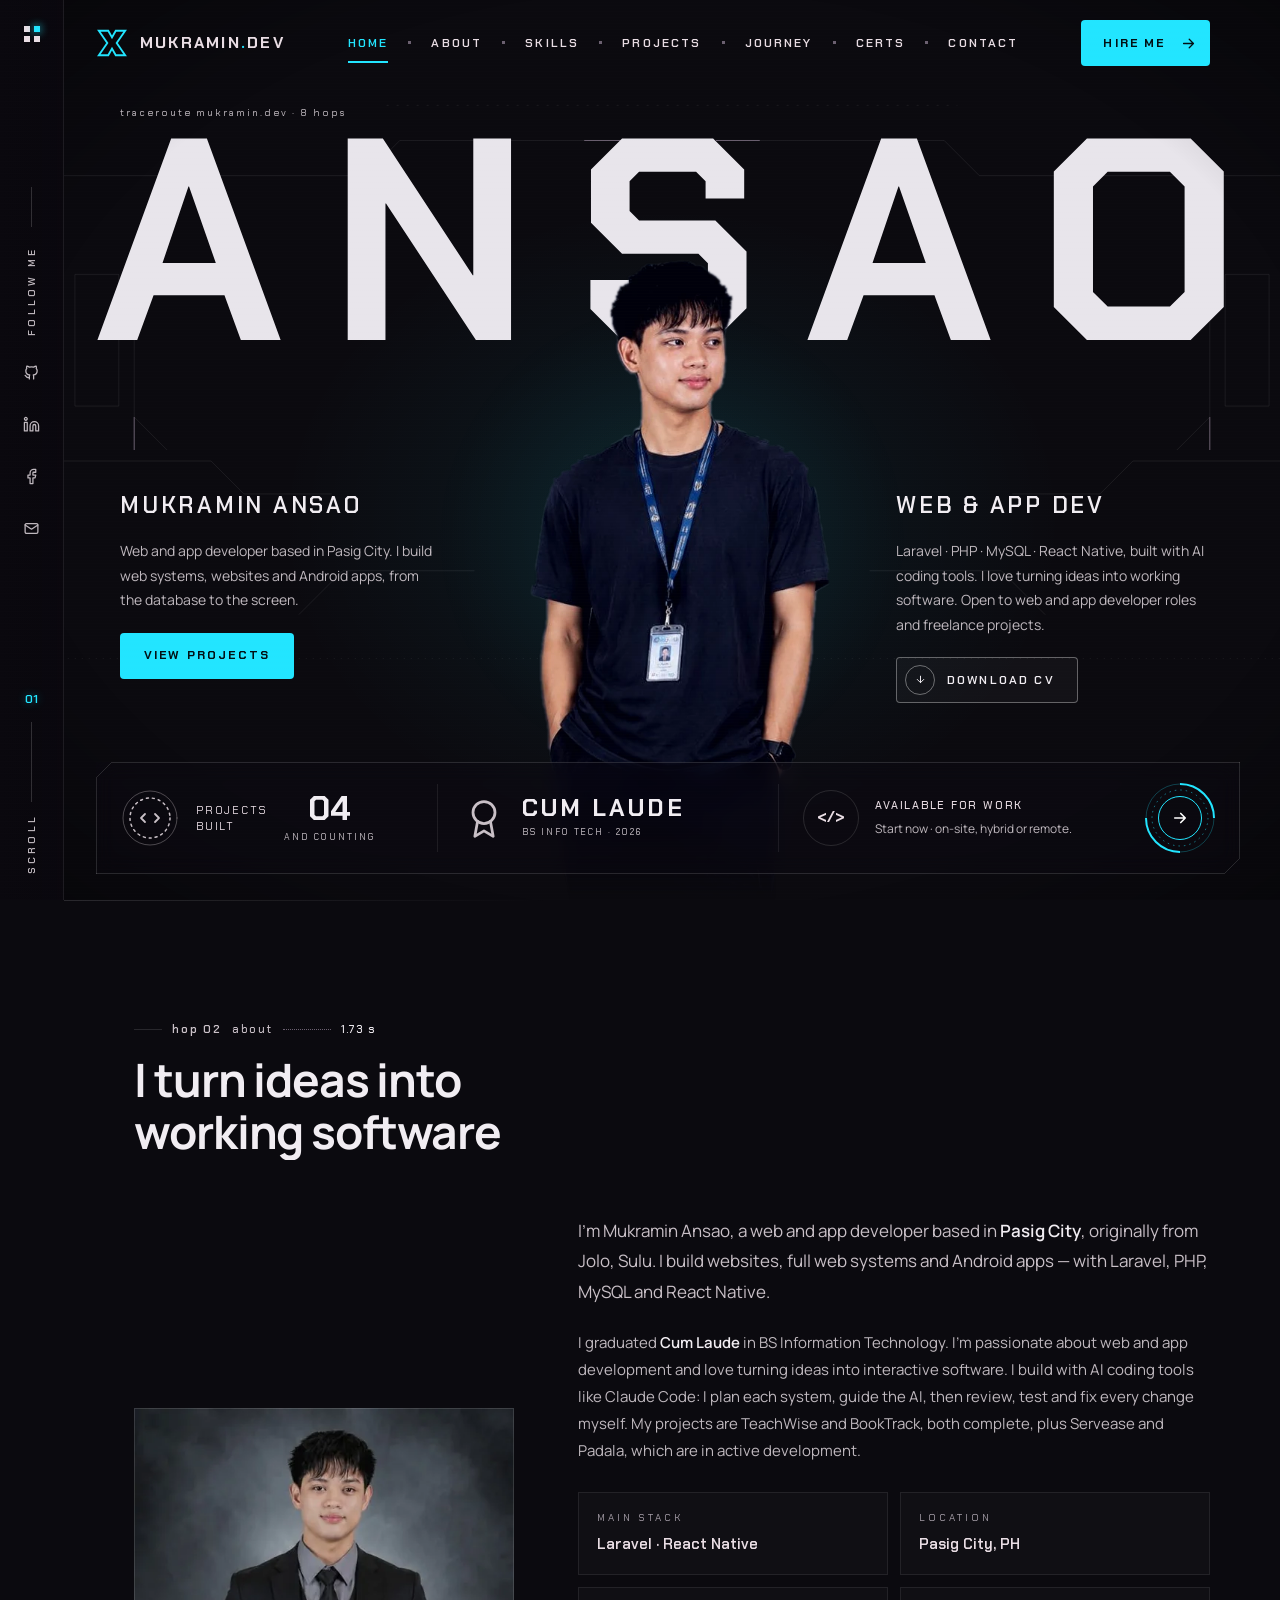
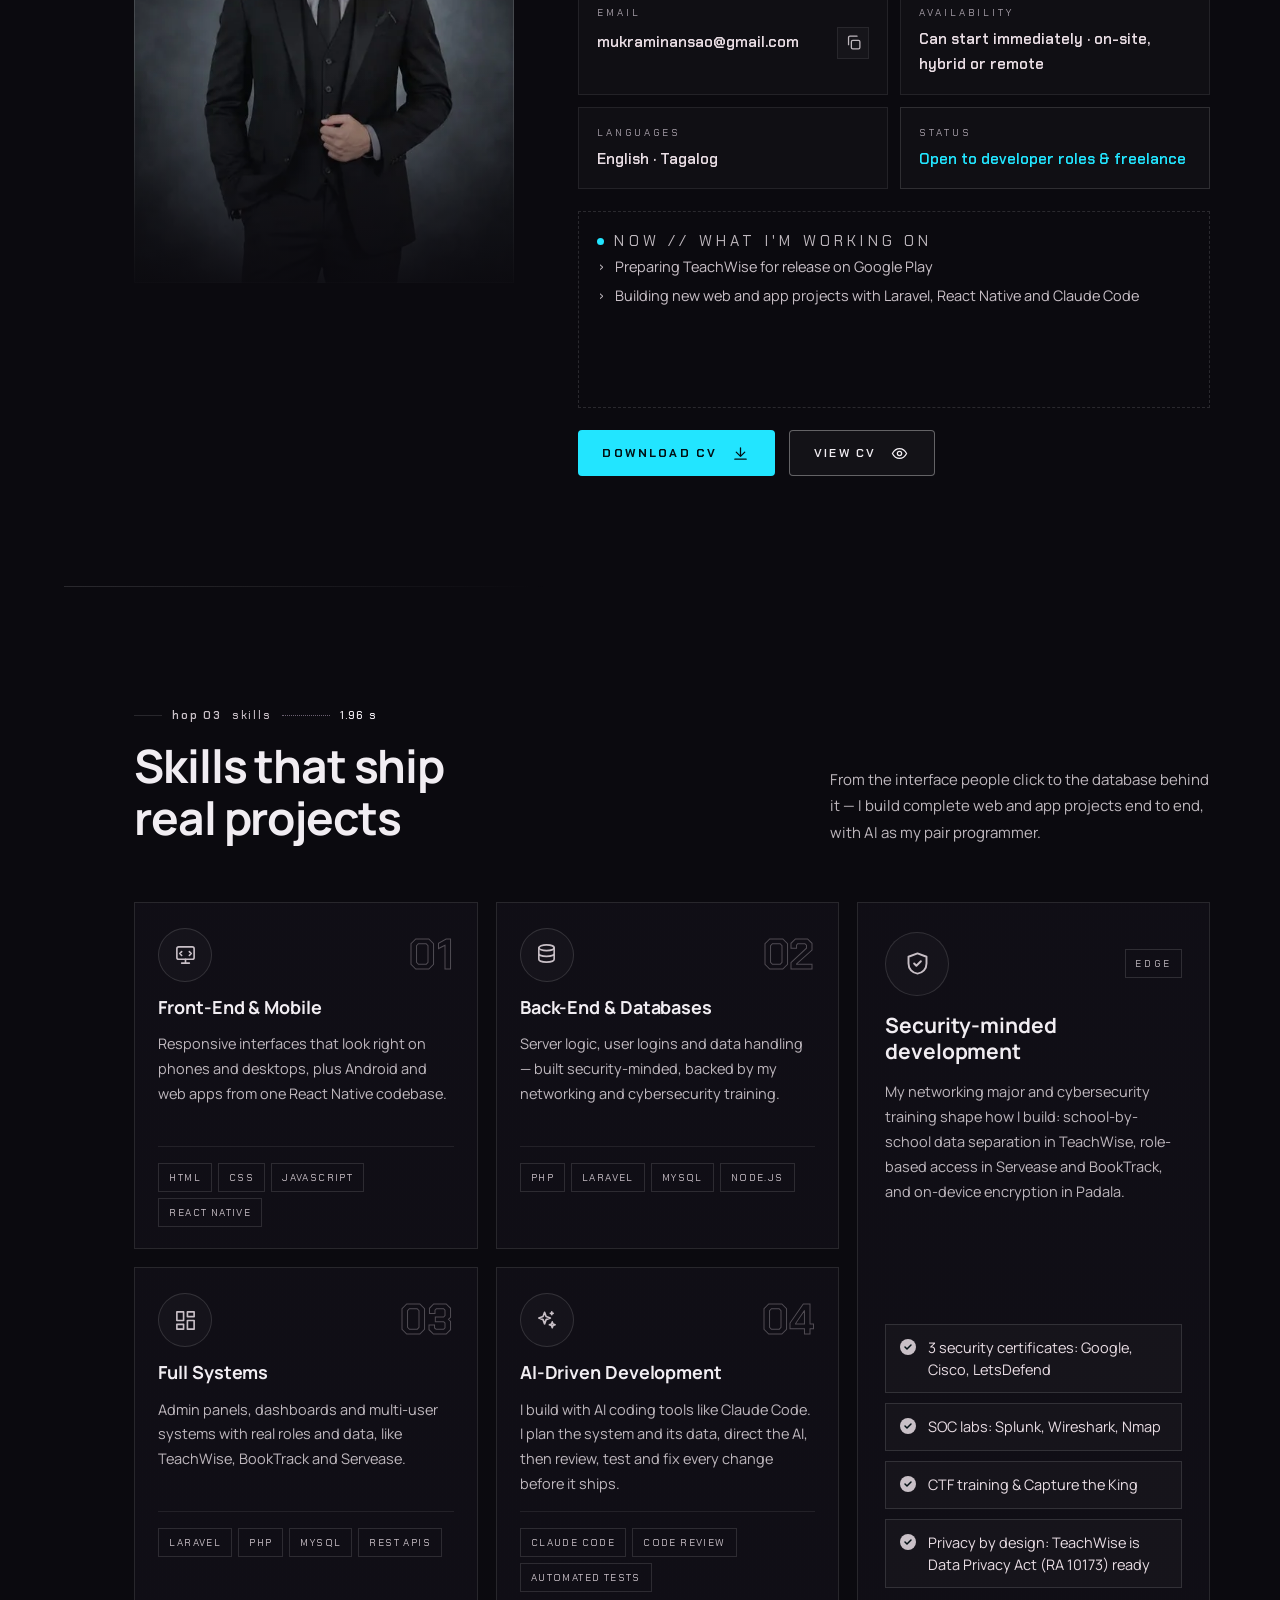
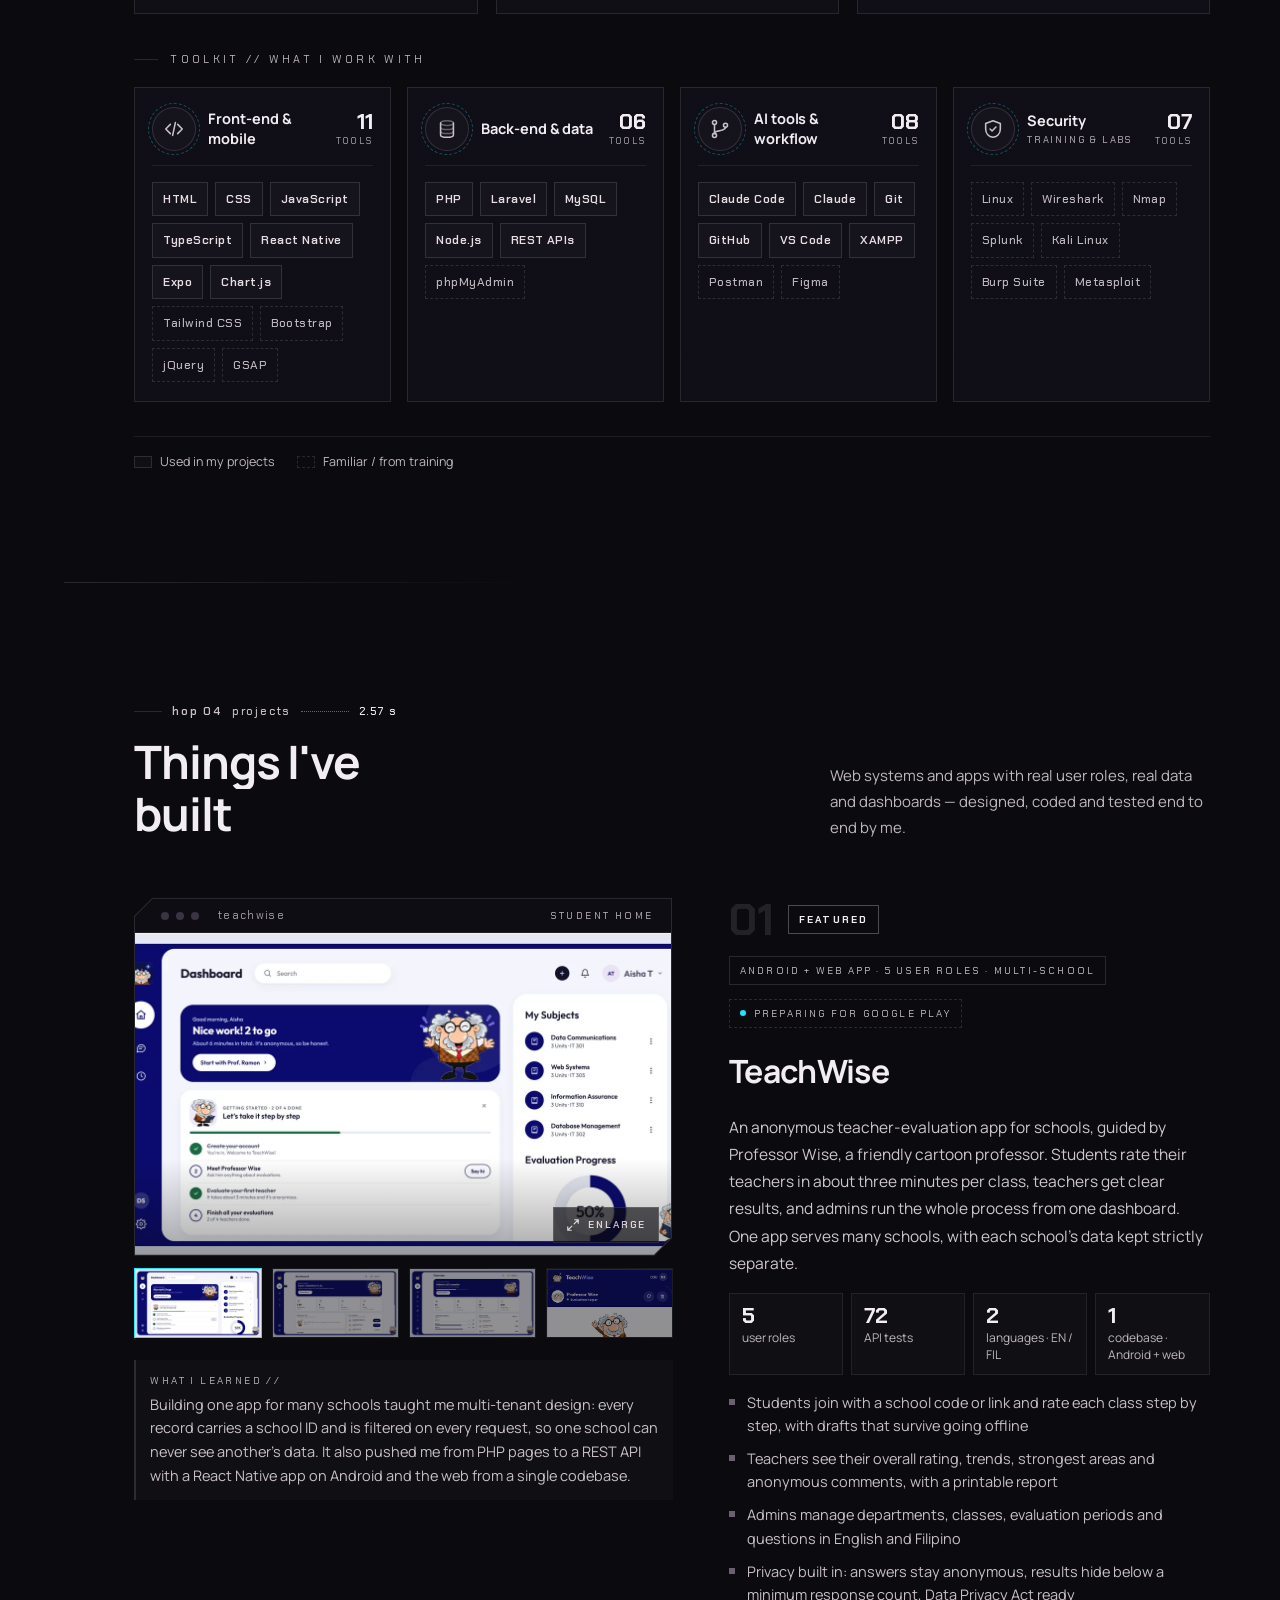
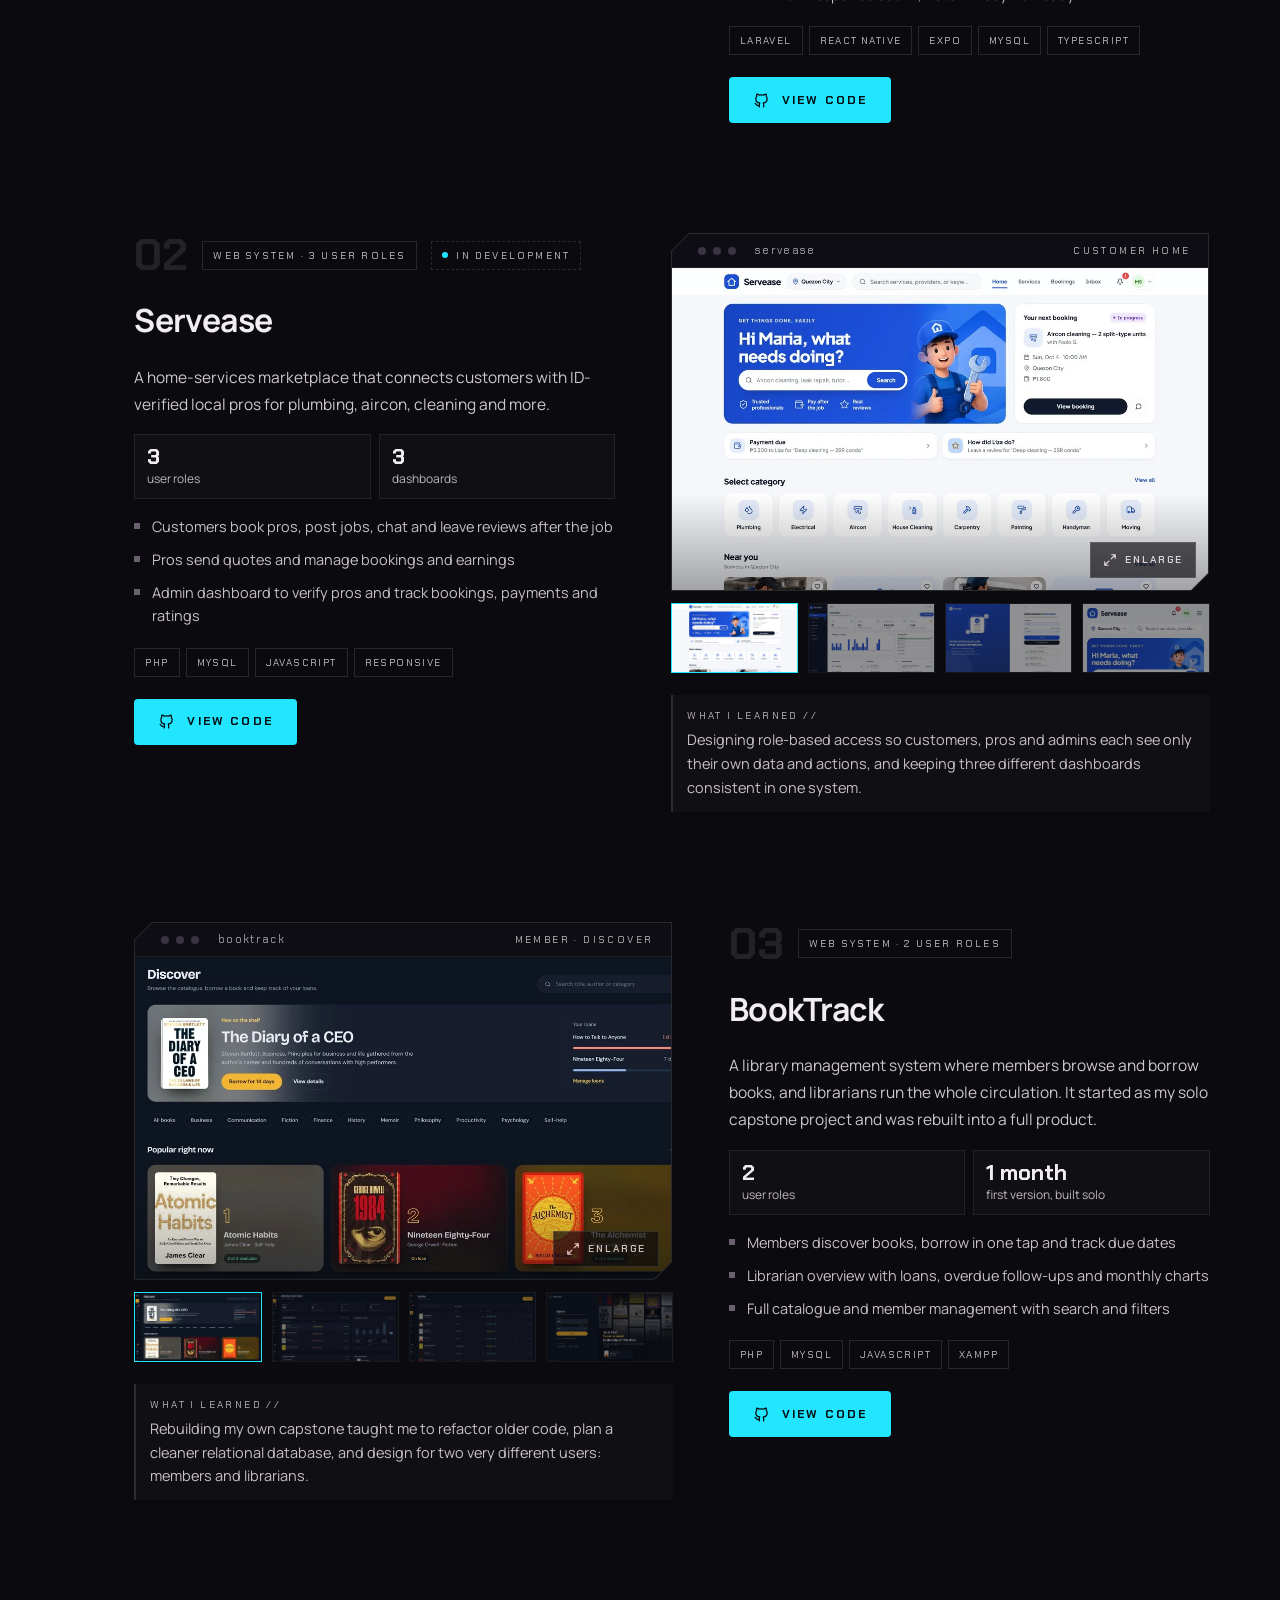
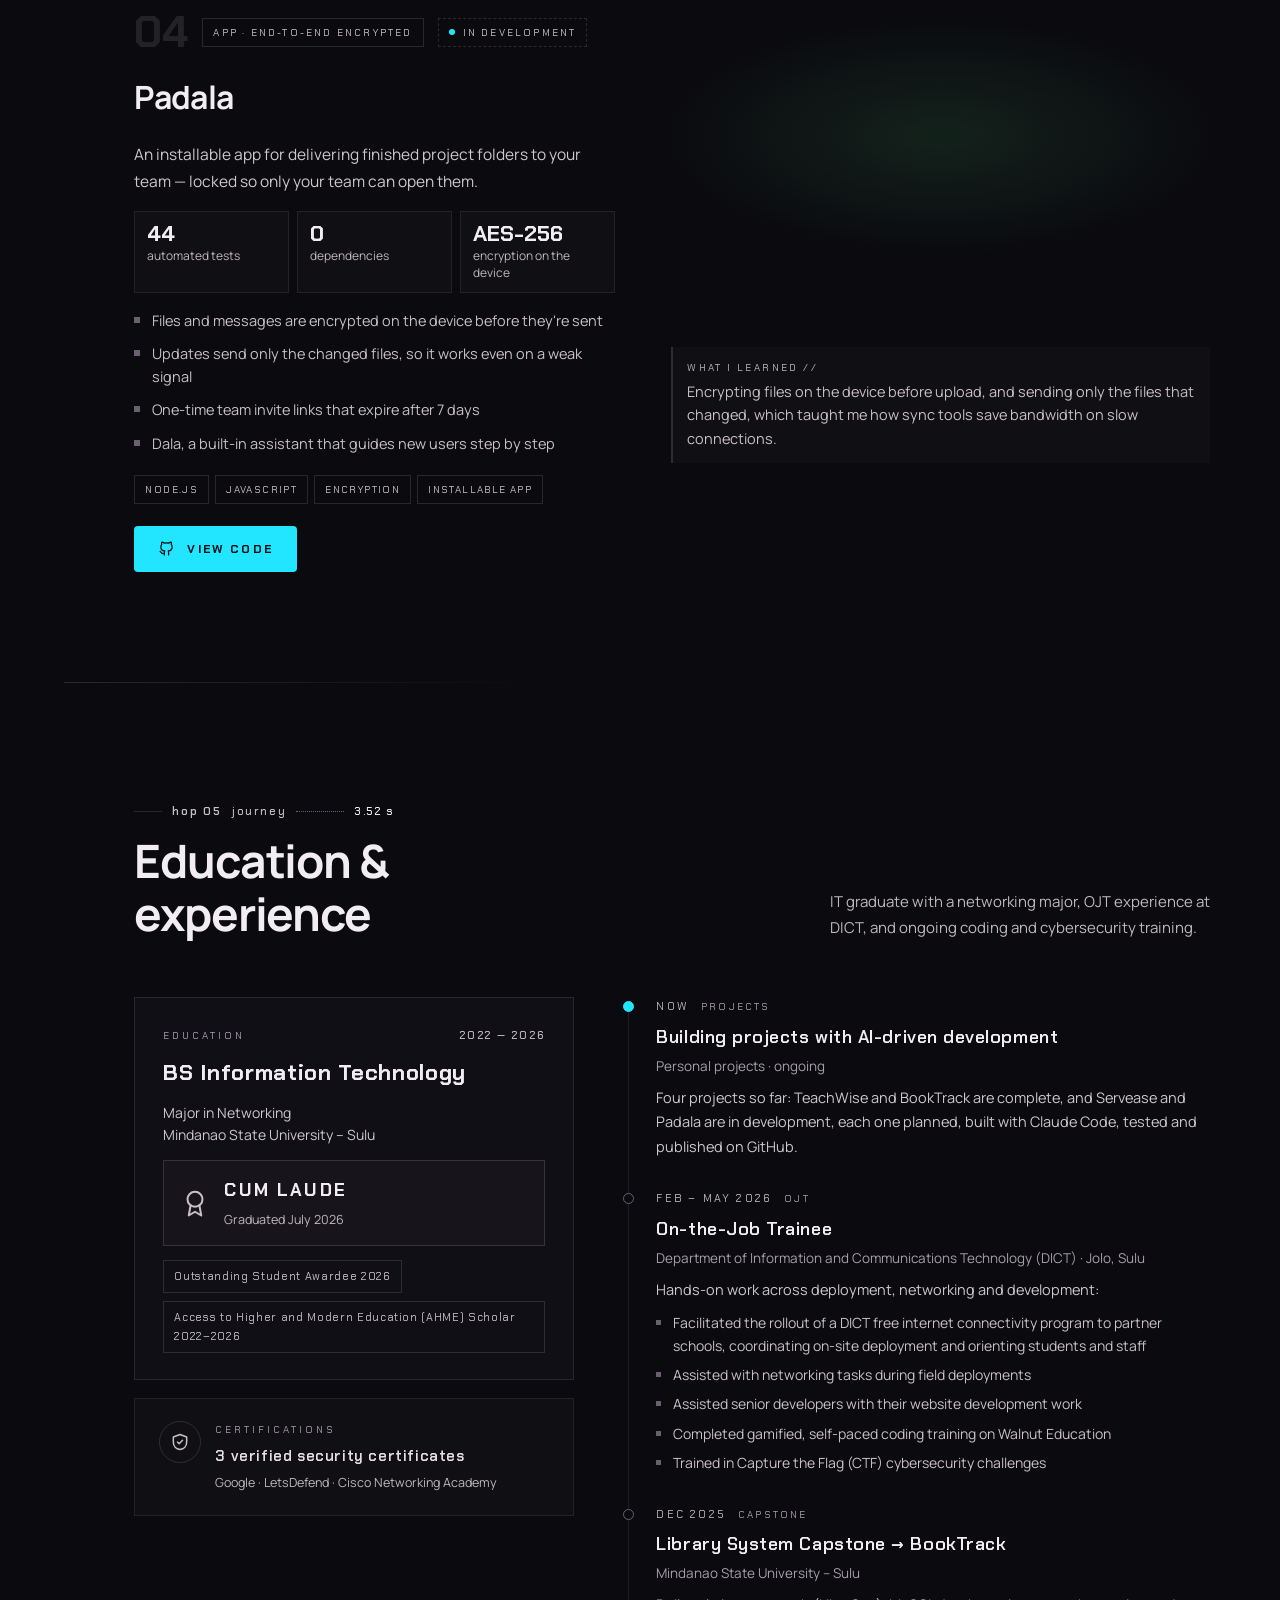
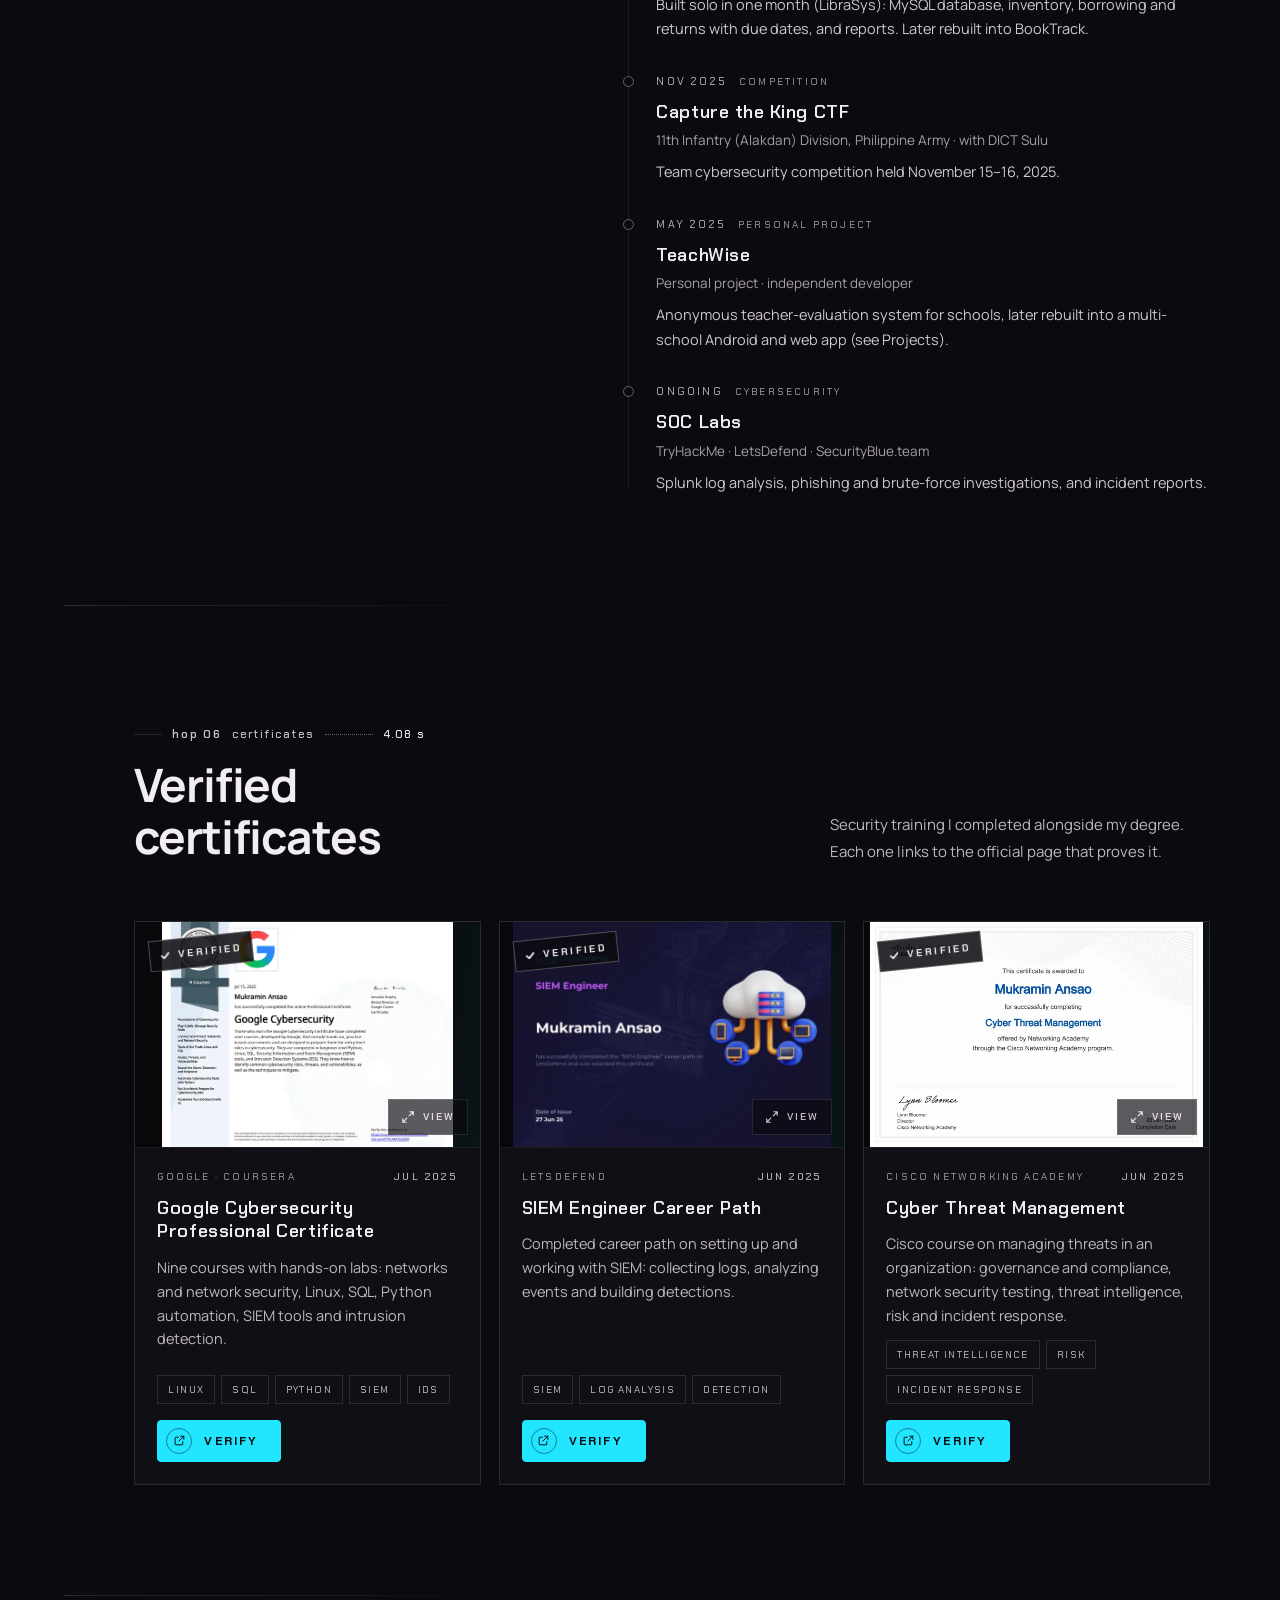
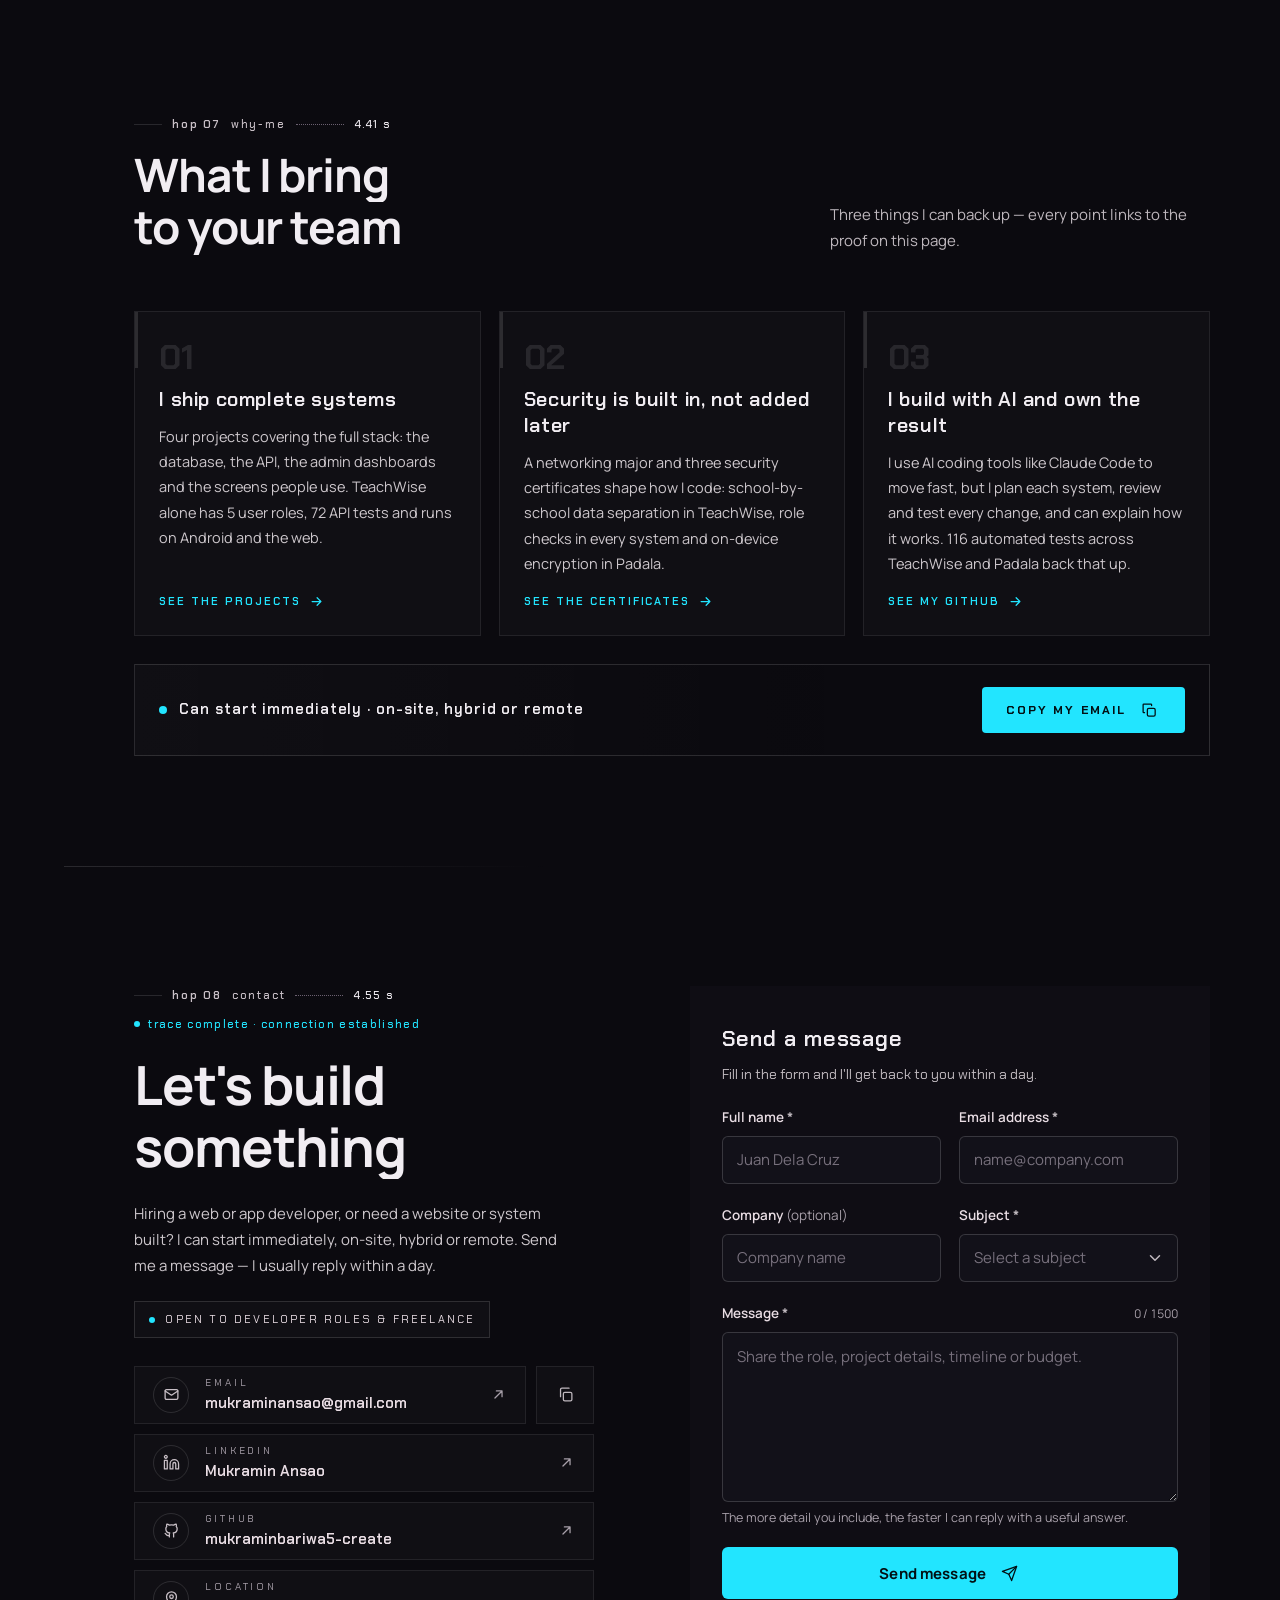
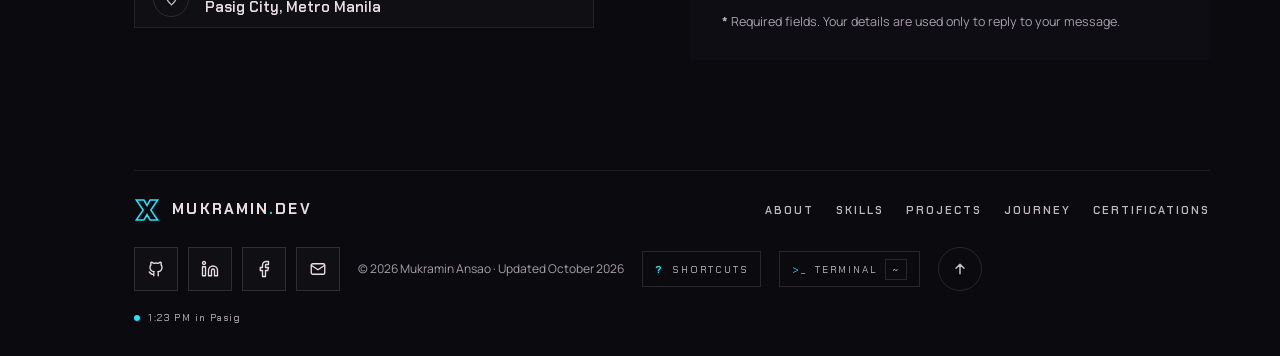
==== index.html @ 916c822a "Remove unverified certificates line from CV Co-Authored-By: Claude Opus 5.5 <noreply@anthropic.com> " ====
<!doctype html>
<html lang="en">
<head>
<meta charset="utf-8">
<meta name="viewport" content="width=device-width, initial-scale=1">
<title>Mukramin Ansao — Web &amp; App Developer</title>
<meta name="description" content="Mukramin Ansao — web and app developer in Pasig City. BSIT Cum Laude 2026. Builds web systems and Android apps with Laravel, PHP, MySQL, React Native and AI-driven development. Open to web and app developer roles and freelance projects.">
<meta name="theme-color" content="#0B0A0F">
<meta property="og:type" content="website">
<meta property="og:title" content="Mukramin Ansao — Web &amp; App Developer">
<meta property="og:description" content="Web systems and Android apps built end to end with Laravel, PHP, React Native and AI-driven development. Open to web and app developer roles and freelance projects.">
<meta property="og:url" content="https://mukraminbariwaansao.netlify.app/">
<meta property="og:image" content="https://mukraminbariwaansao.netlify.app/assets/img/og.jpg">
<meta name="twitter:card" content="summary_large_image">
<link rel="canonical" href="https://mukraminbariwaansao.netlify.app/">
<script type="application/ld+json">{"@context": "https://schema.org", "@type": "Person", "name": "Mukramin B. Ansao", "jobTitle": "Web & App Developer", "url": "https://mukraminbariwaansao.netlify.app", "email": "mailto:mukraminansao@gmail.com", "address": {"@type": "PostalAddress", "addressLocality": "Pasig City", "addressRegion": "Metro Manila", "addressCountry": "PH"}, "alumniOf": {"@type": "CollegeOrUniversity", "name": "Mindanao State University – Sulu"}, "knowsAbout": ["PHP", "Laravel", "MySQL", "JavaScript", "React Native", "Node.js", "Web development", "Networking", "Cybersecurity"], "sameAs": ["https://www.linkedin.com/in/mukramin-a-001833333", "https://github.com/mukraminbariwa5-create", "https://www.facebook.com/mukramin.bariwa"]}</script>
<link rel="icon" href="assets/favicon.svg" type="image/svg+xml">
<link rel="preconnect" href="https://fonts.googleapis.com">
<link rel="preconnect" href="https://fonts.gstatic.com" crossorigin>
<link href="https://fonts.googleapis.com/css2?family=Chakra+Petch:wght@400;500;600;700&family=Manrope:wght@400;500;600;700&display=swap" rel="stylesheet">
<link rel="stylesheet" href="css/style.css">
<link rel="preload" as="image" href="assets/img/hero.webp" fetchpriority="high">
<link rel="preconnect" href="https://cdnjs.cloudflare.com" crossorigin>
<script>(function(d){d.classList.add('js');try{if(localStorage.getItem('mk-booted')==='1')d.classList.add('booted');}catch(e){}})(document.documentElement);</script>
</head>
<body>

<!-- ============ BOOT LOADER ============ -->
<div class="loader" aria-hidden="true">
  <div class="loader__inner">
    <div class="loader__mark"><svg viewBox="0 0 34 34"><path d="M3 4 L13 4 L17 11 L21 4 L31 4 L22 17 L31 30 L21 30 L17 23 L13 30 L3 30 L12 17 Z"/></svg></div>
    <div class="loader__lines">
      <span class="loader__line" data-line>&gt; BOOTING MUKRAMIN.DEV</span>
            <span class="loader__line" data-line>&gt; ESTABLISHING SECURE LINK</span>
    </div>
    <div class="loader__bar"><span></span></div>
    <div class="loader__count"><span data-count>000</span>%</div>
  </div>
</div>

<div class="cursor" aria-hidden="true"><span class="cursor__ring"><span class="cursor__label"></span></span><span class="cursor__dot"></span></div>
<div class="noise" aria-hidden="true"></div>

<a class="skip" href="#about">Skip to content</a>
<div class="toast" role="status" aria-live="polite"></div>
<button type="button" class="totop" aria-label="Back to top"><svg viewBox="0 0 24 24" aria-hidden="true"><path d="M12 19V5M6 11l6-6 6 6"/></svg></button>
<div class="term" hidden role="dialog" aria-label="Terminal">
  <div class="term__bar"><i></i><i></i><i></i><span>guest@mukramin.dev — terminal</span><button type="button" class="term__close" aria-label="Close terminal"><svg viewBox="0 0 24 24"><path d="M6 6l12 12M18 6 6 18"/></svg></button></div>
  <div class="term__out" aria-live="polite"></div>
  <form class="term__form"><label class="term__prompt" for="term-input">guest@mukramin.dev:~$</label><input id="term-input" class="term__in" type="text" autocomplete="off" spellcheck="false" aria-label="Terminal command"></form>
</div>
<div class="keys" hidden role="dialog" aria-modal="true" aria-labelledby="keys-title">
  <div class="keys__box cut"><div class="cut__in">
    <div class="keys__head"><p id="keys-title"><span>//</span> KEYBOARD SHORTCUTS</p><button type="button" class="keys__close" aria-label="Close shortcuts"><svg viewBox="0 0 24 24"><path d="M6 6l12 12M18 6 6 18"/></svg></button></div>
    <ul class="keys__list"></ul>
  </div></div>
</div>
<div class="lightbox" hidden role="dialog" aria-modal="true" aria-label="Screenshot viewer">
  <button type="button" class="lightbox__close" aria-label="Close viewer"><svg viewBox="0 0 24 24"><path d="M6 6l12 12M18 6 6 18"/></svg></button>
  <button type="button" class="lightbox__nav lightbox__prev" aria-label="Previous screenshot"><svg viewBox="0 0 24 24"><path d="M15 5l-7 7 7 7"/></svg></button>
  <figure class="lightbox__fig"><img alt=""><figcaption><span class="lightbox__name"></span><span class="lightbox__label"></span><span class="lightbox__count"></span></figcaption></figure>
  <button type="button" class="lightbox__nav lightbox__next" aria-label="Next screenshot"><svg viewBox="0 0 24 24"><path d="M9 5l7 7-7 7"/></svg></button>
</div>

<!-- ============ SIDE RAIL ============ -->
<aside class="rail" aria-label="Social links and progress">
  <div class="rail__dots" aria-hidden="true"><i></i><i class="on"></i><i></i><i></i></div>
  <div class="rail__mid">
    <button type="button" class="rail__toggle" aria-expanded="false" aria-controls="rail-links" aria-label="Show social links"><svg viewBox="0 0 24 24" aria-hidden="true"><path d="m9 6 6 6-6 6"/></svg><span>FOLLOW</span></button>
    <span class="rail__rule"></span>
    <span class="rail__label rail__label--desk">FOLLOW ME</span>
    <a class="rail__icon" data-link="github" aria-label="GitHub" href="#"><svg viewBox="0 0 24 24"><path d="M9 19c-4.3 1.4-4.3-2.5-6-3m12 5v-3.5c0-1 .1-1.4-.5-2 2.8-.3 5.5-1.4 5.5-6a4.6 4.6 0 0 0-1.3-3.2 4.2 4.2 0 0 0-.1-3.2s-1.1-.3-3.5 1.3a12.3 12.3 0 0 0-6.2 0C6.5 2.8 5.4 3.1 5.4 3.1a4.2 4.2 0 0 0-.1 3.2A4.6 4.6 0 0 0 4 9.5c0 4.6 2.7 5.7 5.5 6-.6.6-.6 1.2-.5 2V21"/></svg></a>
    <a class="rail__icon" data-link="linkedin" aria-label="LinkedIn" href="#"><svg viewBox="0 0 24 24"><path d="M16 8a6 6 0 0 1 6 6v7h-4v-7a2 2 0 0 0-4 0v7h-4v-7a6 6 0 0 1 6-6zM2 9h4v12H2zM4 2a2 2 0 1 1 0 4 2 2 0 0 1 0-4z"/></svg></a>
    <a class="rail__icon" data-link="facebook" aria-label="Facebook" href="#"><svg viewBox="0 0 24 24"><path d="M18 2h-3a5 5 0 0 0-5 5v3H7v4h3v8h4v-8h3l1-4h-4V7a1 1 0 0 1 1-1h3z"/></svg></a>
    <a class="rail__icon" data-link="email" aria-label="Email" href="#"><svg viewBox="0 0 24 24"><rect x="3" y="5" width="18" height="14" rx="2"/><path d="m3 7 9 6 9-6"/></svg></a>
  </div>
  <div class="rail__bottom">
    <span class="rail__num" data-section-num>01</span>
    <span class="rail__track"><span class="rail__progress"></span></span>
    <span class="rail__label">SCROLL</span>
  </div>
</aside>

<!-- ============ NAV ============ -->
<header class="nav">
  <a class="brand" href="#home" aria-label="Back to top">
    <svg class="brand__mark" viewBox="0 0 34 34" aria-hidden="true"><path d="M3 4 L13 4 L17 11 L21 4 L31 4 L22 17 L31 30 L21 30 L17 23 L13 30 L3 30 L12 17 Z"/></svg>
    <span>MUKRAMIN<b>.</b>DEV</span>
  </a>
  <nav class="nav__links" aria-label="Main">
    <a href="#home" data-nav="home" data-scramble>HOME</a><i></i>
    <a href="#about" data-nav="about" data-scramble>ABOUT</a><i></i>
    <a href="#skills" data-nav="skills" data-scramble>SKILLS</a><i></i>
    <a href="#projects" data-nav="projects" data-scramble>PROJECTS</a><i></i>
    <a href="#journey" data-nav="journey" data-scramble>JOURNEY</a><i></i>
    <a href="#certifications" data-nav="certifications" data-scramble>CERTS</a><i></i>
    <a href="#contact" data-nav="contact" data-scramble>CONTACT</a>
  </nav>
  
  <a class="btn btn--solid nav__cta" href="#contact" data-magnetic>HIRE ME <span class="btn__ico"><svg viewBox="0 0 24 24"><path d="M5 12h14M13 6l6 6-6 6"/></svg></span></a>
  <a class="btn btn--solid nav__hire" href="#contact">HIRE ME</a>
  <button class="burger" type="button" aria-label="Open menu" aria-expanded="false"><span></span><span></span></button>
</header>

<div class="menu" aria-hidden="true">
  <nav class="menu__links" aria-label="Mobile">
    <a href="#home"><small>01</small>HOME</a>
    <a href="#about"><small>02</small>ABOUT</a>
    <a href="#skills"><small>03</small>SKILLS</a>
    <a href="#projects"><small>04</small>PROJECTS</a>
    <a href="#journey"><small>05</small>JOURNEY</a>
    <a href="#certifications"><small>06</small>CERTIFICATIONS</a>
    <a href="#why"><small>07</small>WHY ME</a>
    <a href="#contact"><small>08</small>CONTACT</a>
  </nav>
  <div class="menu__foot"><div class="socials socials--menu" aria-label="Social links"><a data-link="github" href="#" aria-label="GitHub"><svg viewBox="0 0 24 24"><path d="M9 19c-4.3 1.4-4.3-2.5-6-3m12 5v-3.5c0-1 .1-1.4-.5-2 2.8-.3 5.5-1.4 5.5-6a4.6 4.6 0 0 0-1.3-3.2 4.2 4.2 0 0 0-.1-3.2s-1.1-.3-3.5 1.3a12.3 12.3 0 0 0-6.2 0C6.5 2.8 5.4 3.1 5.4 3.1a4.2 4.2 0 0 0-.1 3.2A4.6 4.6 0 0 0 4 9.5c0 4.6 2.7 5.7 5.5 6-.6.6-.6 1.2-.5 2V21"/></svg></a><a data-link="linkedin" href="#" aria-label="LinkedIn"><svg viewBox="0 0 24 24"><path d="M16 8a6 6 0 0 1 6 6v7h-4v-7a2 2 0 0 0-4 0v7h-4v-7a6 6 0 0 1 6-6zM2 9h4v12H2zM4 2a2 2 0 1 1 0 4 2 2 0 0 1 0-4z"/></svg></a><a data-link="facebook" href="#" aria-label="Facebook"><svg viewBox="0 0 24 24"><path d="M18 2h-3a5 5 0 0 0-5 5v3H7v4h3v8h4v-8h3l1-4h-4V7a1 1 0 0 1 1-1h3z"/></svg></a><a data-link="email" href="#" aria-label="Email"><svg viewBox="0 0 24 24"><rect x="3" y="5" width="18" height="14" rx="2"/><path d="m3 7 9 6 9-6"/></svg></a></div><span data-text="email"></span><span>PASIG CITY, PH</span></div>
</div>

<main>

<!-- ============ 01 HERO ============ -->
<section class="hero" id="home" data-section="01">
  <svg class="lineart" viewBox="0 0 1280 820" preserveAspectRatio="xMidYMid slice" aria-hidden="true">
    <g class="lineart__grey">
      <path d="M64 160 H360 L392 128 H560"/><path d="M720 128 H888 L920 160 H1280"/>
      <path d="M64 420 H220 L250 450 H330"/><path d="M950 450 H1030 L1060 420 H1280"/>
      <path d="M150 230 V380 L180 410"/><path d="M1130 230 V380 L1100 410"/>
      <path d="M300 560 L340 520 H460"/><path d="M980 560 L940 520 H820"/>
      <rect x="96" y="250" width="40" height="120"/><rect x="1144" y="250" width="40" height="120"/>
      <path d="M380 96 H900" stroke-dasharray="2 8"/><path d="M64 600 H1280" stroke-dasharray="1 6"/>
    </g>
    <g class="lineart__accent"><path d="M560 128 H600"/><path d="M680 128 H720"/><path d="M150 380 V410"/><path d="M1130 380 V410"/></g>
  </svg>
  <div class="hero__glow" aria-hidden="true"></div>

  <div class="hero__hud hero__hud--l" data-hero-hud><span data-scramble-in>traceroute mukramin.dev · 8 hops</span></div>
  <div class="hero__hud hero__hud--r" data-hero-hud>
    <span>WHERE CODE<br>MEETS DESIGN</span>
    <span class="hero__pager"><b>01</b><i class="on"></i><i></i><i></i></span>
  </div>

  <h1 class="hero__title" aria-label="Mukramin Ansao">
    <span class="hero__letter">A</span><span class="hero__letter">N</span><span class="hero__letter">S</span><span class="hero__letter">A</span><span class="hero__letter">O</span>
  </h1>

  <div class="hero__figure">
    <img src="assets/img/hero.webp" alt="Mukramin Ansao" width="401" height="854" fetchpriority="high">
  </div>

  <div class="hero__copy hero__copy--l" data-hero-copy>
    <h2 class="hero__name">MUKRAMIN ANSAO</h2>
    <p>Web and app developer based in Pasig City. I build web systems, websites and Android apps, from the database to the screen.</p>
    <div class="hero__actions">
      <a class="btn btn--solid" href="#projects" data-magnetic>VIEW PROJECTS</a>
      <svg class="slashes" viewBox="0 0 42 14" aria-hidden="true"><path d="M0 14 L7 0 H12 L5 14Z"/><path d="M14 14 L21 0 H26 L19 14Z" opacity=".6"/><path d="M28 14 L35 0 H40 L33 14Z" opacity=".3"/></svg>
    </div>
    <div class="socials socials--hero" aria-label="Social links"><a data-link="github" href="#" aria-label="GitHub"><svg viewBox="0 0 24 24"><path d="M9 19c-4.3 1.4-4.3-2.5-6-3m12 5v-3.5c0-1 .1-1.4-.5-2 2.8-.3 5.5-1.4 5.5-6a4.6 4.6 0 0 0-1.3-3.2 4.2 4.2 0 0 0-.1-3.2s-1.1-.3-3.5 1.3a12.3 12.3 0 0 0-6.2 0C6.5 2.8 5.4 3.1 5.4 3.1a4.2 4.2 0 0 0-.1 3.2A4.6 4.6 0 0 0 4 9.5c0 4.6 2.7 5.7 5.5 6-.6.6-.6 1.2-.5 2V21"/></svg></a><a data-link="linkedin" href="#" aria-label="LinkedIn"><svg viewBox="0 0 24 24"><path d="M16 8a6 6 0 0 1 6 6v7h-4v-7a2 2 0 0 0-4 0v7h-4v-7a6 6 0 0 1 6-6zM2 9h4v12H2zM4 2a2 2 0 1 1 0 4 2 2 0 0 1 0-4z"/></svg></a><a data-link="facebook" href="#" aria-label="Facebook"><svg viewBox="0 0 24 24"><path d="M18 2h-3a5 5 0 0 0-5 5v3H7v4h3v8h4v-8h3l1-4h-4V7a1 1 0 0 1 1-1h3z"/></svg></a><a data-link="email" href="#" aria-label="Email"><svg viewBox="0 0 24 24"><rect x="3" y="5" width="18" height="14" rx="2"/><path d="m3 7 9 6 9-6"/></svg></a></div>
  </div>

  <div class="hero__copy hero__copy--r" data-hero-copy>
    <h2 class="hero__role">WEB &amp; APP DEV</h2>
    <p>Laravel · PHP · MySQL · React Native, built with AI coding tools. I love turning ideas into working software. Open to web and app developer roles and freelance projects.</p>
    <a class="btn btn--line" href="assets/Mukramin_Ansao_CV.pdf?v=2026-10-26d" download data-magnetic><span class="btn__ring"><svg viewBox="0 0 24 24"><path d="M12 4v12M6 10l6 6 6-6"/></svg></span>DOWNLOAD CV</a>
  </div>

  <div class="statbar" data-statbar>
    <div class="statbar__cell">
      <svg class="statbar__radar" viewBox="0 0 60 60" aria-hidden="true"><circle cx="30" cy="30" r="27" class="r1"/><circle cx="30" cy="30" r="20" class="r2"/><path d="m25 26-4 4 4 4M35 26l4 4-4 4"/></svg>
      <span class="statbar__label">PROJECTS<br>BUILT</span>
      <span class="statbar__num"><b data-stat="projects">03</b><small>AND COUNTING</small></span>
    </div>
    <div class="statbar__cell">
      <svg class="statbar__medal" viewBox="0 0 24 24" aria-hidden="true"><circle cx="12" cy="9" r="6"/><path d="M8.5 13.8 7 22l5-3 5 3-1.5-8.2"/></svg>
      <span class="statbar__honor"><b data-decode="CUM LAUDE">CUM LAUDE</b><small>BS INFO TECH · 2026</small></span>
    </div>
    <div class="statbar__cell">
      <span class="statbar__code">&lt;/&gt;</span>
      <span class="statbar__avail"><b>AVAILABLE FOR WORK</b><small>Start now · on-site, hybrid or remote.</small></span>
    </div>
    <a class="statbar__go" href="#about" aria-label="Scroll to about">
      <svg viewBox="0 0 72 72" aria-hidden="true"><circle cx="36" cy="36" r="34" class="g1"/><path d="M36 2 A34 34 0 0 1 70 36" class="g2"/><path d="M36 70 A34 34 0 0 1 2 36" class="g2"/><circle cx="36" cy="36" r="28" class="g3"/></svg>
      <span><svg viewBox="0 0 24 24"><path d="M5 12h14M13 6l6 6-6 6"/></svg></span>
    </a>
  </div>
</section>

<!-- ============ 02 ABOUT ============ -->
<section class="section about" id="about" data-section="02">
  <div class="section__head">
    <div>
      <p class="eyebrow hop"><span></span><b>hop 02</b><i>about</i><span class="hop__lead"></span><em title="How long it took you to reach this section">* * *</em></p>
      <h2 class="h2" data-split>I turn ideas into<br><em>working software</em></h2>
    </div>
    <p class="hud-tag">PROFILE.DAT<br>STATUS <b>● ONLINE</b></p>
  </div>
  <div class="about__grid">
    <figure class="about__photo" data-reveal="clip">
      <img src="assets/img/about.webp" alt="Mukramin Ansao in a black suit" width="520" height="650" loading="lazy">
      <figcaption><span><small>ID // ROLE</small>WEB &amp; APP DEV</span><em>PASIG · PH</em></figcaption>
      <i class="about__bar about__bar--l"></i><i class="about__bar about__bar--r"></i>
    </figure>
    <div class="about__text">
      <p class="about__lead" data-reveal>I'm Mukramin Ansao, a web and app developer based in <b>Pasig City</b>, originally from Jolo, Sulu. I build websites, full web systems and Android apps — with Laravel, PHP, MySQL and React Native.</p>
      <p data-reveal>I graduated <b>Cum Laude</b> in BS Information Technology. I'm passionate about web and app development and love turning ideas into interactive software. I build with AI coding tools like Claude Code: I plan each system, guide the AI, then review, test and fix every change myself. My projects are TeachWise and BookTrack, both complete, plus Servease and Padala, which are in active development.</p>
      <dl class="facts" data-reveal-group>
        <div><dt>MAIN STACK</dt><dd>Laravel · React Native</dd></div>
        <div><dt>LOCATION</dt><dd>Pasig City, PH</dd></div>
        <div><dt>EMAIL</dt><dd class="facts__email"><a data-link="email" data-text="email" href="#"></a><button type="button" class="copybtn copybtn--sm" data-copy="email" aria-label="Copy email address"><svg viewBox="0 0 24 24"><rect x="9" y="9" width="12" height="12" rx="2"/><path d="M5 15V5a2 2 0 0 1 2-2h10"/></svg></button></dd></div>
        <div><dt>AVAILABILITY</dt><dd data-d="availability"></dd></div>
        <div><dt>LANGUAGES</dt><dd data-d="languages"></dd></div>
        <div class="facts__hot"><dt>STATUS</dt><dd>Open to developer roles &amp; freelance</dd></div>
      </dl>
      <div class="now" data-reveal>
        <p class="now__head"><i></i>NOW // WHAT I'M WORKING ON</p>
        <ul class="now__list" data-now></ul>
      </div>
      <div class="about__actions" data-reveal>
        <a class="btn btn--solid" href="assets/Mukramin_Ansao_CV.pdf?v=2026-10-26d" download data-magnetic>DOWNLOAD CV <span class="btn__ico"><svg viewBox="0 0 24 24"><path d="M12 4v12M6 10l6 6 6-6M4 20h16"/></svg></span></a>
        <a class="btn btn--ghost" href="assets/Mukramin_Ansao_CV.pdf?v=2026-10-26d" target="_blank" rel="noopener" data-magnetic>VIEW CV <span class="btn__ico"><svg viewBox="0 0 24 24"><path d="M2 12s3.6-7 10-7 10 7 10 7-3.6 7-10 7S2 12 2 12z"/><circle cx="12" cy="12" r="3"/></svg></span></a>
      </div>
    </div>
  </div>
</section>

<!-- ============ 03 SKILLS ============ -->
<section class="section skills" id="skills" data-section="03">
  <div class="section__head">
    <div>
      <p class="eyebrow hop"><span></span><b>hop 03</b><i>skills</i><span class="hop__lead"></span><em title="How long it took you to reach this section">* * *</em></p>
      <h2 class="h2" data-split>Skills that ship<br><em>real projects</em></h2>
    </div>
    <p class="lead" data-reveal>From the interface people click to the database behind it — I build complete web and app projects end to end, with AI as my pair programmer.</p>
  </div>
  <div class="bento" data-skills></div>
  <div class="stack" data-reveal>
    <p class="stack__label"><span></span>TOOLKIT // WHAT I WORK WITH</p>
    <div class="stack__groups" data-toolkit></div>
  </div>
</section>

<!-- ============ 04 PROJECTS ============ -->
<section class="section projects" id="projects" data-section="04">
  <div class="section__head">
    <div>
      <p class="eyebrow hop"><span></span><b>hop 04</b><i>projects</i><span class="hop__lead"></span><em title="How long it took you to reach this section">* * *</em></p>
      <h2 class="h2" data-split>Things I've<br><em>built</em></h2>
    </div>
    <p class="lead" data-reveal>Web systems and apps with real user roles, real data and dashboards — designed, coded and tested end to end by me.</p>
  </div>
  <div class="projects__list" data-projects></div>
</section>

<!-- ============ 05 JOURNEY ============ -->
<section class="section journey" id="journey" data-section="05">
  <div class="section__head">
    <div>
      <p class="eyebrow hop"><span></span><b>hop 05</b><i>journey</i><span class="hop__lead"></span><em title="How long it took you to reach this section">* * *</em></p>
      <h2 class="h2" data-split>Education &amp;<br><em>experience</em></h2>
    </div>
    <p class="lead" data-reveal>IT graduate with a networking major, OJT experience at DICT, and ongoing coding and cybersecurity training.</p>
  </div>
  <div class="journey__grid">
    <div class="journey__side" data-education></div>
    <div class="timeline"><span class="timeline__line"><span></span></span><ol data-timeline></ol></div>
  </div>
</section>

<!-- ============ 06 CERTIFICATIONS ============ -->
<section class="section certs" id="certifications" data-section="06">
  <div class="section__head">
    <div>
      <p class="eyebrow hop"><span></span><b>hop 06</b><i>certificates</i><span class="hop__lead"></span><em title="How long it took you to reach this section">* * *</em></p>
      <h2 class="h2" data-split>Verified<br><em>certificates</em></h2>
    </div>
    <p class="lead" data-reveal>Security training I completed alongside my degree. Each one links to the official page that proves it.</p>
  </div>
  <div class="certs__grid" data-certs></div>
</section>

<!-- ============ 07 WHY ME ============ -->
<section class="section why" id="why" data-section="07">
  <div class="section__head">
    <div>
      <p class="eyebrow hop"><span></span><b>hop 07</b><i>why-me</i><span class="hop__lead"></span><em title="How long it took you to reach this section">* * *</em></p>
      <h2 class="h2" data-split>What I bring<br><em>to your team</em></h2>
    </div>
    <p class="lead" data-reveal>Three things I can back up — every point links to the proof on this page.</p>
  </div>
  <div class="why__grid" data-why></div>
  <div class="why__cta" data-reveal>
    <p><i></i><span data-d="availability"></span></p>
    <button type="button" class="btn btn--solid" data-copy="email" data-magnetic>COPY MY EMAIL <span class="btn__ico"><svg viewBox="0 0 24 24"><rect x="9" y="9" width="11" height="11" rx="2"/><path d="M5 15H4a1 1 0 0 1-1-1V4a1 1 0 0 1 1-1h10a1 1 0 0 1 1 1v1"/></svg></span></button>
  </div>
</section>

<!-- ============ 08 CONTACT ============ -->
<section class="section contact" id="contact" data-section="08">
  <div class="contact__grid">
    <div class="contact__info">
      <p class="eyebrow hop"><span></span><b>hop 08</b><i>contact</i><span class="hop__lead"></span><em title="How long it took you to reach this section">* * *</em></p>
      <h2 class="h2 h2--xl" data-split>Let's build<br><em>something</em></h2>
      <p class="contact__lead" data-reveal>Hiring a web or app developer, or need a website or system built? I can start immediately, on-site, hybrid or remote. Send me a message — I usually reply within a day.</p>
      <p class="pill" data-reveal><i></i>OPEN TO DEVELOPER ROLES &amp; FREELANCE</p>
      <ul class="links" data-reveal-group>
        <li class="links__row"><a data-link="email" href="#"><span class="links__ico"><svg viewBox="0 0 24 24"><rect x="3" y="5" width="18" height="14" rx="2"/><path d="m3 7 9 6 9-6"/></svg></span><span><small>EMAIL</small><b data-text="email"></b></span><svg class="links__arrow" viewBox="0 0 24 24"><path d="M7 17 17 7M9 7h8v8"/></svg></a><button type="button" class="copybtn" data-copy="email" aria-label="Copy email address"><svg viewBox="0 0 24 24"><rect x="9" y="9" width="12" height="12" rx="2"/><path d="M5 15V5a2 2 0 0 1 2-2h10"/></svg></button></li>
        <li><a data-link="linkedin" href="#" target="_blank" rel="noopener"><span class="links__ico"><svg viewBox="0 0 24 24"><path d="M16 8a6 6 0 0 1 6 6v7h-4v-7a2 2 0 0 0-4 0v7h-4v-7a6 6 0 0 1 6-6zM2 9h4v12H2zM4 2a2 2 0 1 1 0 4 2 2 0 0 1 0-4z"/></svg></span><span><small>LINKEDIN</small><b>Mukramin Ansao</b></span><svg class="links__arrow" viewBox="0 0 24 24"><path d="M7 17 17 7M9 7h8v8"/></svg></a></li>
        <li><a data-link="github" href="#" target="_blank" rel="noopener"><span class="links__ico"><svg viewBox="0 0 24 24"><path d="M9 19c-4.3 1.4-4.3-2.5-6-3m12 5v-3.5c0-1 .1-1.4-.5-2 2.8-.3 5.5-1.4 5.5-6a4.6 4.6 0 0 0-1.3-3.2 4.2 4.2 0 0 0-.1-3.2s-1.1-.3-3.5 1.3a12.3 12.3 0 0 0-6.2 0C6.5 2.8 5.4 3.1 5.4 3.1a4.2 4.2 0 0 0-.1 3.2A4.6 4.6 0 0 0 4 9.5c0 4.6 2.7 5.7 5.5 6-.6.6-.6 1.2-.5 2V21"/></svg></span><span><small>GITHUB</small><b>mukraminbariwa5-create</b></span><svg class="links__arrow" viewBox="0 0 24 24"><path d="M7 17 17 7M9 7h8v8"/></svg></a></li>
        <li><div class="links__static"><span class="links__ico"><svg viewBox="0 0 24 24"><path d="M12 21s-7-6.2-7-11.5a7 7 0 0 1 14 0C19 14.8 12 21 12 21z"/><circle cx="12" cy="9.5" r="2.5"/></svg></span><span><small>LOCATION</small><b data-text="location"></b></span></div></li>
      </ul>
    </div>

    <div class="form-wrap" data-reveal="clip">
      <form class="form" novalidate aria-labelledby="form-title">
        <div class="form__head">
          <h3 id="form-title">Send a message</h3>
          <p>Fill in the form and I'll get back to you within a day.</p>
        </div>
        <div class="form__row">
          <div class="field">
            <label for="f-name">Full name <span class="req" aria-hidden="true">*</span></label>
            <input id="f-name" name="name" type="text" autocomplete="name" placeholder="Juan Dela Cruz" required aria-describedby="err-name">
            <p class="field__error" id="err-name" aria-live="polite"></p>
          </div>
          <div class="field">
            <label for="f-email">Email address <span class="req" aria-hidden="true">*</span></label>
            <input id="f-email" name="email" type="email" autocomplete="email" inputmode="email" placeholder="name@company.com" required aria-describedby="err-email">
            <p class="field__error" id="err-email" aria-live="polite"></p>
          </div>
        </div>
        <div class="form__row">
          <div class="field">
            <label for="f-company">Company <span class="opt">(optional)</span></label>
            <input id="f-company" name="company" type="text" autocomplete="organization" placeholder="Company name">
          </div>
          <div class="field">
            <label for="f-topic">Subject <span class="req" aria-hidden="true">*</span></label>
            <div class="select">
              <select id="f-topic" name="topic" required aria-describedby="err-topic">
                <option value="" disabled selected>Select a subject</option>
                <option>Job opportunity: full-time</option>
                <option>Job opportunity: contract / part-time</option>
                <option>Freelance website or system</option>
                <option>Collaboration</option>
                <option>Other</option>
              </select>
              <svg viewBox="0 0 24 24" aria-hidden="true"><path d="m6 9 6 6 6-6"/></svg>
            </div>
            <p class="field__error" id="err-topic" aria-live="polite"></p>
          </div>
        </div>
        <div class="field">
          <div class="field__labelrow"><label for="f-message">Message <span class="req" aria-hidden="true">*</span></label><span class="field__count" data-count-msg>0 / 1500</span></div>
          <textarea id="f-message" name="message" rows="6" maxlength="1500" placeholder="Share the role, project details, timeline or budget." required aria-describedby="hint-message err-message"></textarea>
          <p class="field__hint" id="hint-message">The more detail you include, the faster I can reply with a useful answer.</p>
          <p class="field__error" id="err-message" aria-live="polite"></p>
        </div>
        <input class="form__trap" type="text" name="_gotcha" tabindex="-1" autocomplete="off" aria-hidden="true">
        <button class="btn btn--solid btn--block form__submit" type="submit"><span class="form__submit-label">Send message</span><span class="btn__ico"><svg viewBox="0 0 24 24"><path d="m22 2-7 20-4-9-9-4z"/><path d="M22 2 11 13"/></svg></span></button>
        <p class="form__note"><span class="req" aria-hidden="true">*</span> Required fields. Your details are used only to reply to your message.</p>
        <p class="form__status" role="status" aria-live="polite"></p>
      </form>
      <div class="form-done" hidden tabindex="-1">
        <span class="form-done__icon"><svg viewBox="0 0 24 24"><path d="m5 12 5 5 9-10"/></svg></span>
        <h3>Message sent</h3>
        <p>Thank you, <span data-done-name></span>. I've received your message and will reply to your email within a day.</p>
        <button type="button" class="btn btn--ghost" data-send-another>Send another message</button>
      </div>
    </div>
  </div>

  <footer class="footer">
    <a class="brand" href="#home"><svg class="brand__mark" viewBox="0 0 34 34" aria-hidden="true"><path d="M3 4 L13 4 L17 11 L21 4 L31 4 L22 17 L31 30 L21 30 L17 23 L13 30 L3 30 L12 17 Z"/></svg><span>MUKRAMIN<b>.</b>DEV</span></a>
    <nav class="footer__links" aria-label="Footer"><a href="#about">ABOUT</a><a href="#skills">SKILLS</a><a href="#projects">PROJECTS</a><a href="#journey">JOURNEY</a><a href="#certifications">CERTIFICATIONS</a></nav>
    <div class="footer__end"><div class="socials socials--footer" aria-label="Social links"><a data-link="github" href="#" aria-label="GitHub"><svg viewBox="0 0 24 24"><path d="M9 19c-4.3 1.4-4.3-2.5-6-3m12 5v-3.5c0-1 .1-1.4-.5-2 2.8-.3 5.5-1.4 5.5-6a4.6 4.6 0 0 0-1.3-3.2 4.2 4.2 0 0 0-.1-3.2s-1.1-.3-3.5 1.3a12.3 12.3 0 0 0-6.2 0C6.5 2.8 5.4 3.1 5.4 3.1a4.2 4.2 0 0 0-.1 3.2A4.6 4.6 0 0 0 4 9.5c0 4.6 2.7 5.7 5.5 6-.6.6-.6 1.2-.5 2V21"/></svg></a><a data-link="linkedin" href="#" aria-label="LinkedIn"><svg viewBox="0 0 24 24"><path d="M16 8a6 6 0 0 1 6 6v7h-4v-7a2 2 0 0 0-4 0v7h-4v-7a6 6 0 0 1 6-6zM2 9h4v12H2zM4 2a2 2 0 1 1 0 4 2 2 0 0 1 0-4z"/></svg></a><a data-link="facebook" href="#" aria-label="Facebook"><svg viewBox="0 0 24 24"><path d="M18 2h-3a5 5 0 0 0-5 5v3H7v4h3v8h4v-8h3l1-4h-4V7a1 1 0 0 1 1-1h3z"/></svg></a><a data-link="email" href="#" aria-label="Email"><svg viewBox="0 0 24 24"><rect x="3" y="5" width="18" height="14" rx="2"/><path d="m3 7 9 6 9-6"/></svg></a></div><span>© <span data-year>2026</span> Mukramin Ansao · Updated <span data-updated>October 2026</span></span><span class="footer__live"><i aria-hidden="true"></i><span data-localtime>Pasig City</span><span class="footer__commit" data-lastcommit hidden></span></span><button type="button" class="term-hint term-hint--keys" data-open-keys><span>?</span> SHORTCUTS</button><button type="button" class="term-hint" data-open-term><span>&gt;_</span> TERMINAL <kbd>~</kbd></button><a class="footer__top" href="#home" aria-label="Back to top"><svg viewBox="0 0 24 24"><path d="M12 19V5M6 11l6-6 6 6"/></svg></a></div>
  </footer>
</section>

</main>

<script>
/* Loads each library from js/vendor/ first (fast, works offline); falls back to the CDN if the local file is missing. */
(function () {
  var list = [
    ['js/vendor/gsap.min.js', 'https://cdnjs.cloudflare.com/ajax/libs/gsap/3.12.5/gsap.min.js'],
    ['js/vendor/ScrollTrigger.min.js', 'https://cdnjs.cloudflare.com/ajax/libs/gsap/3.12.5/ScrollTrigger.min.js'],
    ['js/vendor/lenis.min.js', 'https://cdn.jsdelivr.net/npm/lenis@1.1.13/dist/lenis.min.js'],
    ['js/data.js'], ['js/main.js']
  ];
  function add(src, ok, fail) { var s = document.createElement('script'); s.src = src; s.onload = ok; s.onerror = fail; document.body.appendChild(s); }
  function next(i) {
    if (i >= list.length) return;
    var go = function () { next(i + 1); };
    add(list[i][0], go, function () { list[i][1] ? add(list[i][1], go, go) : go(); });
  }
  if (document.readyState === 'loading') document.addEventListener('DOMContentLoaded', function () { next(0); }); else next(0);
})();
</script>
<!-- Visitor stats (GoatCounter: no cookies, no personal data). Dashboard: https://mukramindev.goatcounter.com -->
<script data-goatcounter="https://mukramindev.goatcounter.com/count" async src="https://gc.zgo.at/count.js"></script>
</body>
</html>
---- css/style.css ----
/* =========================================================
   MUKRAMIN.DEV — cyberpunk portfolio
   ========================================================= */
:root{color-scheme:dark;
  --bg:#0B0A0F; --bg-2:#100E16; --panel:rgba(16,14,22,.94);
  --ink:#E9DDE4; --ink-hi:#F1EDF2; --body:#B5ABB3; --muted:#A99CA6; --dim:#8E8390;
  --acc:#22E5FF; --acc-rgb:34,229,255; --on-acc:#021014;
  --acc-30:rgba(var(--acc-rgb),.3); --acc-10:rgba(var(--acc-rgb),.08); --acc-glow:rgba(var(--acc-rgb),.45);
  --line:rgba(255,255,255,.08); --line-2:rgba(255,255,255,.12);
  --hud:'Chakra Petch',system-ui,sans-serif; --text:'Manrope',system-ui,sans-serif;
  --rail:64px; --pad:clamp(20px,5.5vw,72px); --max:1280px;
  --ease:cubic-bezier(.2,.7,.1,1);
  /* surfaces and lines (light mode overrides these below) */
  --ink-2:#C9C0C7; --frame-bg:#0E0D13; --screen-bg:#08080B; --field-bg:#121119;
  --dot:#3A3442; --sep:#6B6070; --pager:#4A4250; --ph:#77707C;
  --glass:rgba(11,10,15,.78); --glass-2:rgba(11,10,15,.95); --veil:rgba(0,0,0,.6);
  --hair:rgba(255,255,255,.07); --ghost:rgba(255,255,255,.1); --tint:rgba(255,255,255,.025);
  --b-ghost:rgba(233,221,228,.3); --b-field:rgba(255,255,255,.16); --b-field-h:rgba(255,255,255,.26);
  --statbar-bg:rgba(14,11,20,.3); --rail-bg:linear-gradient(90deg,#0A080E,rgba(10,8,14,.9)); --screen-fade:rgba(8,8,11,.35);
  --hero-ink:#BFEAF2; --err:#FF8A9E; --err-line:#FF5C7A; --grain:.5;}
@supports (color:color-mix(in srgb,red,blue)){
  :root{--hero-ink:color-mix(in srgb,var(--acc) 26%,#F4F1F5)}
}
*,*::before,*::after{box-sizing:border-box}
html{scroll-behavior:smooth;-webkit-text-size-adjust:100%}
html.lenis,html.lenis body{height:auto}
.lenis.lenis-smooth{scroll-behavior:auto!important}
body{margin:0;background:var(--bg);color:var(--ink);font-family:var(--text);font-size:15px;line-height:1.7;overflow-x:hidden;-webkit-font-smoothing:antialiased}
img{max-width:100%;display:block}
a{color:inherit}
button{font:inherit;color:inherit}
::selection{background:var(--acc);color:var(--on-acc)}
:focus-visible{outline:2px solid var(--acc);outline-offset:3px}
.skip{position:fixed;left:12px;top:-60px;z-index:999;background:var(--acc);color:var(--on-acc);padding:10px 14px;font-family:var(--hud);font-weight:700;text-decoration:none}
.skip:focus{top:12px}
/* subtle film grain + scanlines */
.noise{position:fixed;inset:0;pointer-events:none;z-index:90;opacity:var(--grain);
  background:repeating-linear-gradient(0deg,rgba(255,255,255,.018) 0 1px,transparent 1px 3px)}
/* ---------- loader ---------- */
.loader{position:fixed;inset:0;z-index:1000;background:var(--bg);display:grid;place-items:center;
  animation:loaderFailsafe .5s 3.2s forwards}
@keyframes loaderFailsafe{to{opacity:0;visibility:hidden}}
html:not(.js) .loader{display:none}
.loader__inner{width:min(360px,80vw);display:flex;flex-direction:column;gap:18px;font-family:var(--hud)}
.loader__mark svg{width:46px;height:46px;fill:none;stroke:var(--acc);stroke-width:2;filter:drop-shadow(0 0 8px var(--acc))}
.loader__lines{display:flex;flex-direction:column;gap:4px;font-size:11px;letter-spacing:.24em;color:var(--dim);min-height:60px}
.loader__line{opacity:0}
.loader__bar{height:2px;background:var(--line)}
.loader__bar span{display:block;height:100%;width:0;background:var(--acc);box-shadow:0 0 12px var(--acc)}
.loader__count{font-size:44px;font-weight:700;line-height:1;color:var(--ink-hi);letter-spacing:.04em}
/* ---------- custom cursor ---------- */
.cursor{position:fixed;left:0;top:0;z-index:950;pointer-events:none;display:none}
.cursor__ring,.cursor__dot{position:fixed;left:0;top:0;border-radius:50%;will-change:transform}
.cursor{opacity:0;transition:opacity .3s}
.cursor.is-on{opacity:1}
.cursor__ring{transition:width .25s var(--ease),height .25s var(--ease),border-color .25s,background .25s}
@media (hover:hover) and (pointer:fine){
  html.has-cursor .cursor{display:block}
  html.has-cursor body,html.has-cursor a,html.has-cursor button{cursor:none}
}
/* ---------- side rail ---------- */
.rail{position:fixed;left:0;top:0;bottom:0;width:var(--rail);z-index:60;border-right:1px solid var(--line);
  background:var(--rail-bg);
  display:flex;flex-direction:column;align-items:center;justify-content:space-between;padding:26px 0}
.rail__dots{display:grid;grid-template-columns:repeat(2,6px);gap:4px}
.rail__dots i{width:6px;height:6px;background:var(--ink)}
.rail__dots i.on{background:var(--acc);box-shadow:0 0 8px var(--acc)}
.rail__mid{display:flex;flex-direction:column;align-items:center;gap:20px}
.rail__rule{width:1px;height:40px;background:var(--b-field)}
.rail__label{writing-mode:vertical-rl;transform:rotate(180deg);font-family:var(--hud);font-size:10px;letter-spacing:.32em;color:var(--dim)}
.rail__icon{display:grid;place-items:center;width:32px;height:32px;color:var(--muted);transition:color .2s,transform .2s}
.rail__icon:hover{color:var(--acc);transform:translateX(2px)}
.rail__icon svg,.links__ico svg,.links__arrow,.btn svg{width:17px;height:17px;fill:none;stroke:currentColor;stroke-width:1.8;stroke-linecap:round;stroke-linejoin:round}
.rail__bottom{display:flex;flex-direction:column;align-items:center;gap:12px}
.rail__num{font-family:var(--hud);font-size:12px;font-weight:600;color:var(--acc)}
.rail__track{position:relative;width:1px;height:80px;background:var(--b-field)}
.rail__progress{position:absolute;left:-1px;top:0;width:3px;height:100%;background:var(--acc);box-shadow:0 0 10px var(--acc);transform-origin:top;transform:scaleY(0)}
/* ---------- nav ---------- */
.nav{position:fixed;top:0;left:var(--rail);right:0;z-index:55;display:flex;align-items:center;justify-content:space-between;gap:20px;
  padding:20px var(--pad) 20px 32px;transition:padding .35s var(--ease),background .35s,border-color .35s;border-bottom:1px solid transparent}
.nav.is-scrolled{padding-top:12px;padding-bottom:12px;background:var(--glass);backdrop-filter:blur(12px);border-bottom-color:var(--line)}
.brand{display:flex;align-items:center;gap:12px;text-decoration:none;font-family:var(--hud);font-weight:700;font-size:16px;letter-spacing:.14em}
.brand b{color:var(--acc)}
.brand__mark{width:32px;height:32px;fill:none;stroke:var(--acc);stroke-width:2;filter:drop-shadow(0 0 6px var(--acc));transition:transform .5s var(--ease)}
.brand:hover .brand__mark{transform:rotate(180deg)}
.nav__links{display:flex;align-items:center;gap:20px;font-family:var(--hud);font-size:12px;font-weight:600;letter-spacing:.18em}
.nav__links i{width:3px;height:3px;background:var(--sep)}
.nav__links a{position:relative;text-decoration:none;padding:10px 0;transition:color .2s}
.nav__links a::after{content:"";position:absolute;left:0;right:0;bottom:0;height:2px;background:var(--acc);box-shadow:0 0 8px var(--acc);transform:scaleX(0);transform-origin:right;transition:transform .4s var(--ease)}
.nav__links a:hover,.nav__links a.is-active{color:var(--acc);text-shadow:0 0 10px var(--acc-glow)}
.nav__links a.is-active::after{transform:scaleX(1);transform-origin:left}
.burger{display:none;width:46px;height:46px;border:1px solid var(--line-2);background:transparent;position:relative;cursor:pointer}
.burger span{position:absolute;left:12px;right:12px;height:2px;background:var(--ink);transition:transform .35s var(--ease),top .35s var(--ease)}
.burger span:first-child{top:17px}
.burger span:last-child{top:26px;right:18px}
.burger[aria-expanded="true"] span:first-child{top:22px;transform:rotate(45deg)}
.burger[aria-expanded="true"] span:last-child{top:22px;right:12px;transform:rotate(-45deg)}
.menu{position:fixed;inset:0;z-index:54;background:var(--glass-2);backdrop-filter:blur(10px);display:flex;flex-direction:column;justify-content:center;padding:100px 28px 40px;
  clip-path:inset(0 0 100% 0);transition:clip-path .6s var(--ease);visibility:hidden}
.menu.is-open{clip-path:inset(0 0 0 0);visibility:visible}
.menu__links{display:flex;flex-direction:column;gap:6px}
.menu__links a{display:flex;align-items:baseline;gap:16px;text-decoration:none;font-family:var(--hud);font-weight:700;letter-spacing:.04em;line-height:1.15;opacity:0;transform:translateY(24px);transition:opacity .5s var(--ease),transform .5s var(--ease),color .2s}
.menu__links a small{font-size:12px;color:var(--acc);letter-spacing:.2em}
.menu__links a:hover{color:var(--acc)}
.menu.is-open .menu__links a{opacity:1;transform:none}
.menu.is-open .menu__links a:nth-child(2){transition-delay:.05s}
.menu.is-open .menu__links a:nth-child(3){transition-delay:.1s}
.menu.is-open .menu__links a:nth-child(4){transition-delay:.15s}
.menu.is-open .menu__links a:nth-child(5){transition-delay:.2s}
.menu.is-open .menu__links a:nth-child(6){transition-delay:.25s}
.menu__foot{margin-top:40px;display:flex;flex-direction:column;gap:4px;font-family:var(--hud);font-size:11px;letter-spacing:.2em;color:var(--dim)}
/* ---------- buttons ---------- */
.btn{position:relative;display:inline-flex;align-items:center;justify-content:center;gap:12px;min-height:46px;padding:0 24px;border-radius:4px;
  font-family:var(--hud);font-weight:600;font-size:12px;letter-spacing:.18em;text-decoration:none;cursor:pointer;border:0;overflow:hidden;
  transition:box-shadow .3s,background .3s,color .3s,border-color .3s}
.btn--solid{background:var(--acc);color:var(--on-acc);font-weight:700;box-shadow:0 0 22px var(--acc-glow),inset 0 1px 0 rgba(255,255,255,.4)}
.btn--solid::before{content:"";position:absolute;inset:0;background:linear-gradient(110deg,transparent 30%,rgba(255,255,255,.55) 50%,transparent 70%);transform:translateX(-120%);transition:transform .7s var(--ease)}
.btn--solid:hover::before{transform:translateX(120%)}
.btn--solid:hover{box-shadow:0 0 34px rgba(var(--acc-rgb),.7)}
.btn--ghost{border:1px solid var(--b-ghost);color:var(--ink);background:var(--tint)}
.btn--ghost:hover,.btn--line:hover{border-color:var(--acc);color:var(--acc);box-shadow:0 0 18px rgba(var(--acc-rgb),.2)}
.btn--line{border:1px solid var(--acc-30);color:var(--ink);padding:0 22px 0 8px}
.btn__ico{display:inline-grid;place-items:center;width:22px;height:22px}
.btn__ring{display:inline-grid;place-items:center;width:30px;height:30px;border-radius:50%;border:1px solid var(--acc);color:var(--acc)}
.btn__ring svg{width:13px;height:13px}
.btn--block{width:100%;min-height:52px;font-size:13px}
.nav__cta{padding:0 10px 0 22px}
/* ---------- shared section ---------- */
main{margin-left:var(--rail)}
.section{position:relative;max-width:calc(var(--max) - var(--rail));margin:0 auto;padding:120px var(--pad) 110px clamp(20px,5.5vw,72px)}
.section::before{content:"";position:absolute;left:0;right:0;top:0;height:1px;background:linear-gradient(90deg,var(--acc-30),transparent 40%)}
.section__head{display:flex;justify-content:space-between;align-items:flex-end;gap:40px;margin-bottom:56px}
.eyebrow{display:flex;align-items:center;gap:12px;margin:0 0 16px;font-family:var(--hud);font-size:11px;letter-spacing:.34em;color:var(--acc)}
.eyebrow span{width:28px;height:1px;background:var(--acc);transform-origin:left}
.h2{margin:0;color:var(--ink-hi)}
.h2 em{font-style:normal;text-shadow:0 0 24px rgba(var(--acc-rgb),.25)}
.split-line{display:block;overflow:hidden;padding-bottom:.04em}
.split-line>span{display:inline-block}
.lead{margin:0;max-width:380px;font-size:14px;line-height:1.75;color:var(--muted)}
.hud-tag{margin:0;font-family:var(--hud);font-size:10px;letter-spacing:.3em;color:var(--dim);text-align:right;line-height:1.9}
.hud-tag b{color:var(--acc);font-weight:500}
.tag{display:inline-block;padding:5px 10px;border:1px solid var(--line-2);font-family:var(--hud);font-size:10px;letter-spacing:.14em;text-transform:uppercase;color:var(--ink-2)}
/* cut-corner frame: outer = border colour, inner = panel */
.cut{--c:18px;position:relative;padding:1px;display:flex;flex-direction:column;background:var(--acc-30);clip-path:polygon(var(--c) 0,100% 0,100% calc(100% - var(--c)),calc(100% - var(--c)) 100%,0 100%,0 var(--c))}
.cut>.cut__in{position:relative;flex:1;background:var(--panel);clip-path:polygon(calc(var(--c) - .5px) 0,100% 0,100% calc(100% - var(--c) + .5px),calc(100% - var(--c) + .5px) 100%,0 100%,0 calc(var(--c) - .5px))}
/* =========================================================
   HERO
   ========================================================= */
.hero{position:relative;height:clamp(760px,100svh,980px);overflow:hidden;isolation:isolate}
.lineart{position:absolute;inset:0;width:100%;height:100%;z-index:1;pointer-events:none}
.lineart path,.lineart rect{fill:none;stroke-width:1;vector-effect:non-scaling-stroke}
.lineart__grey path,.lineart__grey rect{stroke:var(--hair)}
@keyframes tick{50%{stroke:rgba(var(--acc-rgb),.12)}}
.hero__glow{position:absolute;left:50%;top:58%;width:70vw;height:80%;transform:translate(-50%,-50%);z-index:0;
  background:radial-gradient(ellipse at center,rgba(var(--acc-rgb),.08) 0%,transparent 62%)}
.hero::after{content:"";position:absolute;inset:0;z-index:6;pointer-events:none;background:radial-gradient(ellipse 90% 85% at 50% 50%,transparent 60%,var(--veil) 100%)}
.hero__hud{position:absolute;top:104px;z-index:8;font-family:var(--hud);font-size:10px;letter-spacing:.32em;color:var(--dim);line-height:1.7}
.hero__hud--l{left:56px}
.hero__hud--r{right:48px;display:flex;gap:16px;text-align:right}
.hero__pager{display:flex;align-items:flex-end;gap:4px}
.hero__pager b{font-size:13px;color:var(--acc);letter-spacing:.1em;font-weight:500}
.hero__pager{flex-direction:row;flex-wrap:wrap;width:36px;justify-content:flex-end}
.hero__pager b{width:100%;text-align:right}
.hero__pager i{width:6px;height:3px;background:var(--pager)}
.hero__pager i.on{width:14px;background:var(--acc)}
.hero__title{position:absolute;left:32px;right:40px;top:118px;z-index:2;margin:0;display:flex;justify-content:space-between;
  font-family:var(--hud);font-weight:700;font-size:clamp(120px,22.5vw,330px);line-height:.86;letter-spacing:0;
  color:var(--hero-ink);user-select:none}
.hero__letter{display:inline-block;will-change:transform}
.hero__figure{position:absolute;left:0;right:0;bottom:0;z-index:3;height:min(640px,76svh);pointer-events:none}
.hero__figure::before{content:"";position:absolute;left:50%;top:6%;width:480px;height:480px;transform:translateX(-50%);border-radius:50%;
  background:radial-gradient(circle,rgba(var(--acc-rgb),.08) 0%,transparent 70%)}
.hero__figure img{position:absolute;bottom:0;height:100%;width:auto;left:calc(50% - min(640px,76svh)*.222)}
.hero__copy{position:absolute;top:54%;z-index:8;width:320px;display:flex;flex-direction:column;gap:14px}
.hero__copy--l{left:56px}
.hero__copy--r{right:64px}
.hero__copy h2{margin:0;font-family:var(--hud);font-weight:600;font-size:clamp(20px,1.8vw,26px);white-space:nowrap;letter-spacing:.12em;color:var(--acc);text-shadow:0 0 18px rgba(var(--acc-rgb),.25)}
.hero__copy p{margin:0;font-size:13px;line-height:1.7;color:var(--muted)}
.hero__actions{display:flex;align-items:center;gap:12px;margin-top:6px}
.hero__copy .btn--line{align-self:flex-start;margin-top:6px}
.slashes{width:42px;height:14px;fill:var(--acc)}
.statbar{position:absolute;left:32px;right:40px;bottom:26px;height:112px;z-index:9;display:flex;align-items:center;
  background:var(--statbar-bg);backdrop-filter:blur(10px);-webkit-backdrop-filter:blur(10px);
  clip-path:polygon(16px 0,100% 0,100% calc(100% - 16px),calc(100% - 16px) 100%,0 100%,0 16px)}
.statbar::before{content:"";position:absolute;inset:0;pointer-events:none;
  background:
   linear-gradient(var(--acc-30),var(--acc-30)) top right/calc(100% - 16px) 1px no-repeat,
   linear-gradient(var(--acc-30),var(--acc-30)) bottom left/calc(100% - 16px) 1px no-repeat,
   linear-gradient(var(--acc-30),var(--acc-30)) bottom left/1px calc(100% - 16px) no-repeat,
   linear-gradient(var(--acc-30),var(--acc-30)) top right/1px calc(100% - 16px) no-repeat,
   linear-gradient(135deg,transparent calc(50% - .7px),var(--acc-30) calc(50% - .7px),var(--acc-30) calc(50% + .7px),transparent calc(50% + .7px)) top left/16px 16px no-repeat,
   linear-gradient(135deg,transparent calc(50% - .7px),var(--acc-30) calc(50% - .7px),var(--acc-30) calc(50% + .7px),transparent calc(50% + .7px)) bottom right/16px 16px no-repeat}
.statbar__cell{flex:1;display:flex;align-items:center;gap:16px;padding:0 24px;height:60%;border-right:1px solid var(--line)}
.statbar__cell:nth-child(3){border-right:0}
.statbar__radar{width:60px;height:60px;flex:0 0 auto;fill:none;stroke:var(--acc);stroke-linecap:round;stroke-linejoin:round}
.statbar__radar .r1{stroke-opacity:.35}
.statbar__radar .r2{stroke-width:1.5;stroke-dasharray:2 4;transform-origin:center;animation:spin 18s linear infinite}
.statbar__radar path{stroke-width:1.8}
@keyframes spin{to{transform:rotate(360deg)}}
.statbar__label{font-family:var(--hud);font-size:11px;letter-spacing:.16em;line-height:1.5}
.statbar__num{display:flex;flex-direction:column;align-items:center}
.statbar__num b{font-family:var(--hud);font-size:34px;line-height:1;color:var(--acc);text-shadow:0 0 14px var(--acc-glow)}
.statbar__num small,.statbar__honor small{font-family:var(--hud);font-size:9px;letter-spacing:.22em;color:var(--acc);margin-top:5px}
.statbar__medal{width:44px;height:44px;flex:0 0 auto;fill:none;stroke:var(--acc);stroke-width:1.5;stroke-linecap:round;stroke-linejoin:round}
.statbar__honor{display:flex;flex-direction:column}
.statbar__honor b{font-family:var(--hud);font-size:24px;line-height:1;letter-spacing:.1em;color:var(--acc)}
.statbar__honor small{color:var(--muted)}
.statbar__code{width:56px;height:56px;flex:0 0 auto;border-radius:50%;border:1.5px solid var(--acc);display:grid;place-items:center;font-family:var(--hud);font-weight:700;font-size:15px}
.statbar__avail{display:flex;flex-direction:column;gap:4px}
.statbar__avail b{font-family:var(--hud);font-weight:500;font-size:11px;letter-spacing:.16em}
.statbar__avail small{font-size:12px;color:var(--muted)}
.statbar__go{position:relative;flex:0 0 auto;margin:0 24px;width:72px;height:72px;display:grid;place-items:center;color:#fff}
.statbar__go>svg{position:absolute;inset:0;width:100%;height:100%;fill:none;stroke:var(--acc);filter:drop-shadow(0 0 6px var(--acc-glow));transition:transform .8s var(--ease)}
.statbar__go .g1{stroke-opacity:.25}
.statbar__go .g2{stroke-width:2}
.statbar__go .g3{stroke-opacity:.5;stroke-dasharray:1.5 4}
.statbar__go:hover>svg{transform:rotate(180deg)}
.statbar__go span{width:44px;height:44px;border-radius:50%;display:grid;place-items:center;border:1px solid var(--acc);box-shadow:0 0 16px var(--acc-glow),inset 0 0 10px var(--acc-glow)}
.statbar__go span svg{width:18px;height:18px;fill:none;stroke:currentColor;stroke-width:2.2;stroke-linecap:round;stroke-linejoin:round}
/* =========================================================
   ABOUT
   ========================================================= */
.about__grid{display:grid;grid-template-columns:380px 1fr;gap:64px;align-items:center}
.about__photo{position:relative;margin:0;aspect-ratio:4/5}
.about__photo img{width:100%;height:100%;object-fit:cover;clip-path:polygon(22px 0,100% 0,100% calc(100% - 22px),calc(100% - 22px) 100%,0 100%,0 22px);outline:1px solid var(--acc-30);outline-offset:-1px}
.about__photo::after{content:"";position:absolute;inset:0;pointer-events:none;clip-path:polygon(22px 0,100% 0,100% calc(100% - 22px),calc(100% - 22px) 100%,0 100%,0 22px);
  background:linear-gradient(180deg,transparent 55%,rgba(11,10,15,.92))}
.about__photo figcaption{position:absolute;left:20px;right:20px;bottom:18px;z-index:2;display:flex;justify-content:space-between;align-items:flex-end;font-family:var(--hud)}
.about__photo figcaption span{display:flex;flex-direction:column;font-size:18px;font-weight:600;letter-spacing:.12em}
.about__photo figcaption small{font-size:10px;letter-spacing:.3em;color:var(--dim);font-weight:400}
.about__photo figcaption em{font-style:normal;font-size:10px;letter-spacing:.24em;color:var(--acc)}
.about__bar{position:absolute;width:2px;height:60px;background:var(--acc);box-shadow:0 0 10px var(--acc)}
.about__bar--l{left:-10px;top:40px}
.about__bar--r{right:-10px;bottom:40px}
.about__text{display:flex;flex-direction:column;gap:22px}
.about__text p{margin:0;font-size:15px;line-height:1.8;color:var(--muted)}
.about__text b{color:var(--ink-hi);font-weight:600}
.about__text .about__lead{font-size:17px;color:var(--ink-2)}
.facts{display:grid;grid-template-columns:repeat(2,minmax(0,1fr));gap:12px;margin:6px 0 0}
.facts div{padding:16px 18px;border:1px solid var(--line);background:var(--tint);transition:border-color .3s,background .3s}
.facts div:hover{border-color:var(--acc-30)}
.facts dt{font-family:var(--hud);font-size:10px;letter-spacing:.3em;color:var(--dim)}
.facts dd{margin:6px 0 0;font-family:var(--hud);font-size:15px;font-weight:600;word-break:break-word}
.facts dd a{text-decoration:none}
.facts dd a:hover{color:var(--acc)}
.facts__hot{border-color:var(--acc-30)!important;background:var(--acc-10)!important}
.facts__hot dd{color:var(--acc)}
.about__actions{display:flex;flex-wrap:wrap;gap:14px}
/* =========================================================
   SKILLS
   ========================================================= */
.cards{display:grid;grid-template-columns:repeat(4,minmax(0,1fr));gap:18px}
.card{--c:18px;min-height:330px;transition:transform .5s var(--ease)}
.card .cut__in{padding:26px 22px 22px;display:flex;flex-direction:column;gap:16px;
  background:linear-gradient(180deg,rgba(var(--acc-rgb),.04),transparent 40%),var(--panel)}
.card::after{content:"";position:absolute;left:28px;top:0;width:60px;height:2px;background:var(--acc);box-shadow:0 0 10px var(--acc);transition:width .5s var(--ease)}
.card:hover{transform:translateY(-6px);background:rgba(var(--acc-rgb),.6)}
.card:hover::after{width:120px}
.card h3{margin:0;font-family:var(--hud);font-weight:600;font-size:19px;letter-spacing:.06em;line-height:1.25;text-transform:uppercase}
.card p{margin:0;flex:1;font-size:13.5px;line-height:1.7;color:var(--muted)}
.card__tags{display:flex;flex-wrap:wrap;gap:6px}
.toolkit{margin-top:44px;display:flex;align-items:center;gap:22px;padding:18px 0 18px 24px;border:1px solid var(--line);background:var(--tint);overflow:hidden}
/* =========================================================
   PROJECTS
   ========================================================= */
.projects__list{display:flex;flex-direction:column;gap:110px}
.project{display:flex;gap:56px;align-items:flex-start}
.project:nth-child(even){flex-direction:row-reverse}
.project__media{display:flex;flex-direction:column;gap:12px}
.frame{--c:18px;transform-style:preserve-3d;transition:transform .2s ease-out}
.frame .cut__in{background:var(--frame-bg)}
.frame__bar{display:flex;align-items:center;gap:7px;height:34px;padding:0 18px 0 26px;border-bottom:1px solid var(--line)}
.frame__bar i{width:8px;height:8px;border-radius:50%;background:var(--dot)}
.frame__path{margin-left:12px;font-family:var(--hud);font-size:11px;letter-spacing:.12em;color:var(--dim)}
.frame__label{margin-left:auto;font-family:var(--hud);font-size:10px;letter-spacing:.24em;color:var(--acc);text-transform:uppercase}
.frame__screen{position:relative;background:var(--screen-bg);overflow:hidden}
.frame__screen img{position:absolute;inset:0;width:100%;height:100%;object-fit:cover;object-position:top;transition:opacity .45s ease,transform .8s var(--ease)}
.frame__screen img.is-tall{object-fit:contain;object-position:center}
.frame__screen img:not(.is-on){opacity:0;transform:scale(1.03)}
.frame__screen::after{content:"";position:absolute;inset:0;pointer-events:none;background:linear-gradient(180deg,transparent 70%,var(--screen-fade))}
.thumbs{display:grid;grid-template-columns:repeat(4,minmax(0,1fr));gap:10px}
.thumb{height:70px;padding:0;overflow:hidden;cursor:pointer;background:var(--screen-bg);border:1px solid var(--line-2);opacity:.55;transition:opacity .3s,border-color .3s,box-shadow .3s}
.thumb img{width:100%;height:100%;object-fit:cover;object-position:top}
.thumb:hover{opacity:.85}
.thumb.is-on{opacity:1;border-color:var(--acc);box-shadow:0 0 12px rgba(var(--acc-rgb),.4)}
.project__body{flex:1;min-width:0;display:flex;flex-direction:column}
.project__meta{display:flex;align-items:center;flex-wrap:wrap;gap:14px}
.project__num{font-family:var(--hud);font-weight:700;font-size:44px;line-height:1;color:var(--ghost)}
.project__kind{padding:5px 10px;border:1px solid var(--acc-30);font-family:var(--hud);font-size:10px;letter-spacing:.22em;text-transform:uppercase}
.project__status{display:inline-flex;align-items:center;gap:8px;padding:5px 10px;border:1px dashed var(--acc-30);font-family:var(--hud);font-size:10px;letter-spacing:.22em;color:var(--ink-2);text-transform:uppercase}
.project__status i,.pill i{width:6px;height:6px;border-radius:50%;background:var(--acc);box-shadow:0 0 8px var(--acc);animation:pulse 1.8s ease-in-out infinite}
@keyframes pulse{50%{opacity:.35}}
.project h3{margin:0;color:var(--ink-hi)}
.project__desc{margin:0;font-size:14.5px;line-height:1.75;color:var(--body)}
.feats{margin:0;padding:0;list-style:none;display:flex;flex-direction:column;gap:10px}
.feats li,.tl__bullets li{display:flex;gap:12px;align-items:flex-start;font-size:13.5px;line-height:1.6;color:var(--ink-2)}
.feats li::before,.tl__bullets li::before{content:"";flex:0 0 auto;margin-top:8px;width:6px;height:6px}
.project__tags{display:flex;flex-wrap:wrap;gap:6px}
.project__actions{display:flex;gap:12px;margin-top:6px}
.soon{display:inline-flex;align-items:center;min-height:46px;padding:0 20px;border:1px dashed var(--b-field);border-radius:4px;color:var(--dim);font-family:var(--hud);font-weight:600;font-size:11px;letter-spacing:.18em}
.apps{position:relative;display:flex;gap:26px;justify-content:center;padding-top:10px}
.apps::before{content:"";position:absolute;left:50%;top:40%;width:110%;height:80%;transform:translate(-50%,-50%);border-radius:50%;background:radial-gradient(ellipse,rgba(98,240,140,.1) 0%,transparent 70%)}
.app{display:flex;flex-direction:column;gap:10px}
.app:nth-child(odd){margin-top:40px}
.app .cut{--c:14px}
.app .cut__in{background:var(--frame-bg);overflow:hidden}
.app img{width:100%;aspect-ratio:196/300;object-fit:cover;object-position:top;transition:transform .8s var(--ease)}
.app:hover img{transform:scale(1.04)}
.app span{font-family:var(--hud);font-size:10px;letter-spacing:.24em;color:var(--dim);text-align:center;text-transform:uppercase}
/* =========================================================
   JOURNEY
   ========================================================= */
.journey__grid{display:grid;grid-template-columns:440px 1fr;gap:48px;align-items:start}
.journey__side{display:flex;flex-direction:column;gap:18px;position:sticky;top:110px}
.edu{--c:20px}
.edu .cut__in{padding:28px 28px 26px;display:flex;flex-direction:column;gap:14px}
.edu__top{display:flex;justify-content:space-between;align-items:center;font-family:var(--hud)}
.edu__top span{font-size:10px;letter-spacing:.3em;color:var(--dim)}
.edu__top b{font-size:11px;letter-spacing:.16em;color:var(--acc);font-weight:500}
.edu h3{margin:0;font-family:var(--hud);font-weight:700;font-size:22px;line-height:1.3;letter-spacing:.03em;color:var(--ink-hi)}
.edu p{margin:0;font-size:14px;line-height:1.6;color:var(--body)}
.honor{display:flex;align-items:center;gap:14px;padding:14px 16px;border:1px solid var(--acc-30);background:var(--acc-10);position:relative;overflow:hidden}
.honor::after{content:"";position:absolute;inset:0;transform:translateX(-100%);animation:sheen 4.5s ease-in-out infinite}
@keyframes sheen{40%,100%{transform:translateX(100%)}}
.honor svg{width:30px;height:30px;fill:none;stroke:var(--acc);stroke-width:1.6;stroke-linecap:round;stroke-linejoin:round}
.honor b{display:block;font-family:var(--hud);font-size:18px;letter-spacing:.12em;color:var(--acc)}
.honor small{font-size:12.5px;color:var(--muted)}
.awards{display:flex;flex-wrap:wrap;gap:8px}
.awards span{padding:6px 10px;border:1px solid var(--line-2);font-family:var(--hud);font-size:11px;letter-spacing:.06em;color:var(--ink-2)}
.cert{padding:22px 24px;border:1px solid var(--line);background:var(--tint);display:flex;gap:14px;align-items:flex-start}
.cert__ico{flex:0 0 auto;width:42px;height:42px;border-radius:50%;border:1px solid var(--acc-30);display:grid;place-items:center;color:var(--acc)}
.cert__ico svg{width:20px;height:20px;fill:none;stroke:currentColor;stroke-width:1.8;stroke-linecap:round;stroke-linejoin:round}
.cert small{display:block;font-family:var(--hud);font-size:10px;letter-spacing:.3em;color:var(--dim);margin-bottom:6px}
.cert b{display:block;font-family:var(--hud);font-size:15px;font-weight:600;letter-spacing:.04em}
.cert p{margin:4px 0 0;font-size:12.5px;line-height:1.6;color:var(--muted)}
.timeline{position:relative;padding-left:34px}
.timeline__line{position:absolute;left:6px;top:8px;bottom:8px;width:1px;background:var(--line)}
.timeline__line span{position:absolute;inset:0;box-shadow:0 0 8px var(--acc-glow);transform-origin:top;transform:scaleY(1)}
.timeline ol{list-style:none;margin:0;padding:0;display:flex;flex-direction:column;gap:30px}
.tl{position:relative}
.tl__dot{position:absolute;left:-33px;top:4px;width:11px;height:11px;border-radius:50%;background:var(--bg);border:1.5px solid var(--acc);transition:background .4s,box-shadow .4s}
.tl.is-on .tl__dot,.tl--live .tl__dot{background:var(--acc);box-shadow:0 0 12px var(--acc)}
.tl__meta{display:flex;align-items:baseline;gap:12px;flex-wrap:wrap;font-family:var(--hud);text-transform:uppercase}
.tl__when{font-size:11px;letter-spacing:.2em;color:var(--acc)}
.tl__kind{font-size:10px;letter-spacing:.22em;color:var(--dim)}
.tl h3{margin:6px 0 0;font-family:var(--hud);font-weight:600;font-size:18px;letter-spacing:.03em;color:var(--ink-hi)}
.tl__org{margin:2px 0 0;font-size:13px;color:var(--dim)}
.tl__text{margin:8px 0 0;font-size:13.5px;line-height:1.7;color:var(--body)}
.tl__bullets{list-style:none;margin:10px 0 0;padding:0;display:flex;flex-direction:column;gap:7px}
.tl__bullets li{font-size:13px}
.tl__bullets li::before{width:5px;height:5px;box-shadow:none}
/* =========================================================
   CONTACT + FOOTER
   ========================================================= */
.contact{padding-bottom:0}
.contact__grid{display:grid;grid-template-columns:1fr 520px;gap:64px;align-items:start}
.contact__info{display:flex;flex-direction:column;gap:22px}
.contact__info .eyebrow{margin:0}
.contact__lead{margin:0;max-width:440px;font-size:15px;line-height:1.75;color:var(--body)}
.pill{align-self:flex-start;display:inline-flex;align-items:center;gap:10px;margin:0;padding:8px 14px;border:1px solid var(--acc-30);background:var(--acc-10);font-family:var(--hud);font-size:11px;letter-spacing:.2em}
.links{list-style:none;margin:6px 0 0;padding:0;display:flex;flex-direction:column;gap:10px;max-width:460px}
.links a,.links__static{display:flex;align-items:center;gap:16px;min-height:58px;padding:0 18px;border:1px solid var(--line);background:var(--tint);text-decoration:none;transition:border-color .3s,background .3s,transform .3s var(--ease)}
.links a:hover{border-color:var(--acc-30);background:var(--acc-10);transform:translateX(6px)}
.links__ico{flex:0 0 auto;width:36px;height:36px;border-radius:50%;border:1px solid var(--acc-30);display:grid;place-items:center;color:var(--acc)}
.links span:not(.links__ico){flex:1;display:flex;flex-direction:column;min-width:0}
.links small{font-family:var(--hud);font-size:10px;letter-spacing:.28em;color:var(--dim)}
.links b{font-family:var(--hud);font-size:15px;font-weight:600;overflow-wrap:anywhere}
.links__arrow{color:var(--dim);transition:color .3s,transform .3s var(--ease)}
.links a:hover .links__arrow{color:var(--acc);transform:translate(2px,-2px)}
.form-wrap{--c:20px}
.form{display:flex;flex-direction:column;background:var(--panel);clip-path:polygon(19.5px 0,100% 0,100% calc(100% - 19.5px),calc(100% - 19.5px) 100%,0 100%,0 19.5px)}
.form__head{justify-content:space-between;align-items:center;font-family:var(--hud)}
.form__head span{font-weight:600;font-size:18px;letter-spacing:.12em}
.form__head em{font-style:normal;font-size:10px;letter-spacing:.28em;color:var(--acc)}
.form__row{display:grid;grid-template-columns:repeat(2,minmax(0,1fr))}
.field{display:flex;flex-direction:column;margin:0;padding:0;border:0;min-width:0}
.field>span,.field legend{padding:0;font-family:var(--hud);font-size:10px;letter-spacing:.26em;color:var(--muted)}
.field legend{margin-bottom:8px}
.field input,.field textarea{width:100%;padding:0 14px;height:48px;background:var(--tint);border:1px solid var(--line-2);border-radius:0;color:var(--ink);font-family:var(--text);font-size:14px;outline:none;transition:border-color .25s,box-shadow .25s,background .25s}
.field textarea{height:auto;padding:12px 14px;line-height:1.6;resize:vertical;min-height:130px}
.field input:focus,.field textarea:focus{border-color:var(--acc);background:var(--acc-10);box-shadow:0 0 0 3px rgba(var(--acc-rgb),.12)}
.field.is-invalid input,.field.is-invalid textarea{border-color:var(--err-line)}
.chips{display:flex;flex-wrap:wrap;gap:8px}
.chip{position:relative;cursor:pointer}
.chip input{position:absolute;opacity:0;pointer-events:none}
.chip span{display:inline-flex;align-items:center;min-height:40px;padding:0 14px;border:1px solid var(--b-field);font-family:var(--hud);font-size:12px;font-weight:600;letter-spacing:.08em;color:var(--ink-2);transition:all .25s}
.chip:hover span{border-color:var(--acc-30)}
.chip input:checked+span{border-color:var(--acc);color:var(--acc);background:var(--acc-10)}
.chip input:focus-visible+span{outline:2px solid var(--acc);outline-offset:2px}
.form__status{margin:0;min-height:20px}
.footer{margin:110px 0 0;padding:26px 0 30px;border-top:1px solid var(--line);display:flex;align-items:center;justify-content:space-between;gap:24px;flex-wrap:wrap}
.footer .brand{font-size:15px}
.footer .brand__mark{width:26px;height:26px;filter:none}
.footer__links{display:flex;gap:22px;font-family:var(--hud);font-size:11px;font-weight:600;letter-spacing:.18em}
.footer__links a{text-decoration:none;color:var(--muted);transition:color .2s}
.footer__links a:hover{color:var(--acc)}
.footer__end{display:flex;align-items:center;gap:18px;font-size:12px;color:var(--dim)}
.footer__top{width:44px;height:44px;border-radius:50%;border:1px solid var(--acc-30);display:grid;place-items:center;color:var(--acc);transition:background .3s,transform .3s var(--ease)}
.footer__top:hover{background:var(--acc-10);transform:translateY(-3px)}
.footer__top svg{width:16px;height:16px;fill:none;stroke:currentColor;stroke-width:2.2;stroke-linecap:round;stroke-linejoin:round}
/* =========================================================
   RESPONSIVE
   ========================================================= */
@media (max-width:1180px){
  .nav__links{font-size:11px}
  .cards{grid-template-columns:repeat(2,minmax(0,1fr))}
  .journey__grid{grid-template-columns:1fr}
  .journey__side{position:static;flex-direction:row;flex-wrap:wrap}
  .journey__side>*{flex:1 1 360px}
  .contact__grid{grid-template-columns:1fr}
  .statbar__cell{padding:0 16px;gap:12px}
  .statbar__radar{width:48px;height:48px}
  .hero__copy{width:250px}
}
@media (max-width:980px){
  :root{--rail:0px}
  .nav{left:0;padding:14px 20px}
  .nav.is-scrolled{padding:10px 20px}
  .nav__links,.nav__cta{display:none}
  .burger{display:block}
  /* hero becomes a stacked layout */
  .hero{height:auto;min-height:100svh;display:flex;flex-direction:column;padding:100px 20px 24px}
  .hero__hud{display:none}
  .hero__title{position:relative;left:auto;right:auto;top:auto;font-size:min(21vw,180px)}
  .hero__figure{position:relative;height:min(64svh,520px)}
  .hero__figure img{left:calc(50% - min(64svh,520px)*.222)}
  .hero__figure::before{width:360px;height:360px}
  .hero__copy{position:relative;top:auto;left:auto!important;right:auto!important;width:auto;margin-top:22px}
  .hero__copy--r{margin-top:28px}
  .statbar{position:relative;left:auto;right:auto;bottom:auto;height:auto;margin-top:32px;flex-wrap:wrap;padding:8px 0}
  .statbar__cell{flex:1 1 50%;height:auto;padding:14px 18px;border-right:0}
  .statbar__cell:nth-child(3){flex-basis:100%;border-top:1px solid var(--line)}
  .statbar__go{display:none}
  .section{padding:90px 20px 80px}
  .section__head{flex-direction:column;align-items:flex-start;gap:18px;margin-bottom:40px}
  .hud-tag{text-align:left}
  .about__grid{grid-template-columns:1fr;gap:44px}
  .about__photo{max-width:420px}
  .footer{padding-left:0;padding-right:0}
}
@media (max-width:640px){
  body{font-size:14px}
  .cards{grid-template-columns:1fr}
  .card{min-height:0}
  .facts,.form__row{grid-template-columns:1fr}
  .thumbs{gap:6px}
  .thumb{height:52px}
  .frame__path{display:none}
  .apps{gap:10px}
  .app:nth-child(odd){margin-top:24px}
  .statbar__cell{flex-basis:100%;border-top:1px solid var(--line)}
  .statbar__cell:first-child{border-top:0}
  .toolkit{flex-direction:column;align-items:flex-start;padding:16px 0 16px 16px}
  .footer{flex-direction:column;align-items:flex-start}
  .footer__links{flex-wrap:wrap;gap:14px}
}
@media (prefers-reduced-motion:reduce){
  *,*::before,*::after{animation:none!important;transition:none!important}
  html{scroll-behavior:auto}
  .loader{display:none}
}
/* ---------- social icon rows (phone hero, menu, footer) ---------- */
.socials{display:flex;gap:10px;flex-wrap:wrap}
.socials a{width:44px;height:44px;display:grid;place-items:center;color:var(--ink);border:1px solid var(--acc-30);background:var(--acc-10);
  clip-path:polygon(8px 0,100% 0,100% calc(100% - 8px),calc(100% - 8px) 100%,0 100%,0 8px);transition:color .2s,background .2s,box-shadow .2s}
.socials a:hover,.socials a:focus-visible{color:var(--on-acc);background:var(--acc);box-shadow:0 0 16px var(--acc-glow)}
.socials svg{width:18px;height:18px;fill:none;stroke:currentColor;stroke-width:1.8;stroke-linecap:round;stroke-linejoin:round}
.socials--hero{display:none;margin-top:4px}
.socials--menu{margin-bottom:18px}
.footer__end{flex-wrap:wrap}
@media (max-width:640px){
  .footer__end{gap:14px}
}
/* ---------- copy email ---------- */
.copybtn{flex:0 0 auto;width:58px;display:grid;place-items:center;border:1px solid var(--line);background:var(--tint);color:var(--muted);cursor:pointer;transition:color .2s,border-color .2s,background .2s}
.copybtn:hover,.copybtn:focus-visible{color:var(--acc);border-color:var(--acc-30);background:var(--acc-10)}
.copybtn svg{width:17px;height:17px;fill:none;stroke:currentColor;stroke-width:1.8;stroke-linecap:round;stroke-linejoin:round}
.links__row{display:flex;gap:10px}
.links__row>a{flex:1;min-width:0}
.facts__email{display:flex;align-items:center;gap:10px}
.copybtn--sm{width:32px;height:32px;margin-left:auto}
.toast{position:fixed;left:50%;bottom:28px;z-index:980;transform:translate(-50%,20px);opacity:0;pointer-events:none;padding:12px 18px;
  background:#0E1218;border:1px solid var(--acc);color:var(--acc);font-family:var(--hud);font-size:12px;font-weight:600;letter-spacing:.16em;box-shadow:0 0 22px var(--acc-glow);
  transition:opacity .3s,transform .3s var(--ease)}
.toast.is-on{opacity:1;transform:translate(-50%,0)}
/* ---------- screenshot viewer ---------- */
.frame__screen{cursor:zoom-in}
.frame__zoom{position:absolute;right:12px;bottom:12px;z-index:2;display:inline-flex;align-items:center;gap:8px;min-height:36px;padding:0 12px;
  background:var(--glass);border:1px solid var(--acc-30);color:var(--ink);font-family:var(--hud);font-size:10px;font-weight:600;letter-spacing:.2em;cursor:pointer;
  opacity:.85;transition:opacity .2s,border-color .2s,color .2s}
.frame__zoom:hover,.frame__zoom:focus-visible,.frame__screen:hover .frame__zoom{opacity:1;border-color:var(--acc);color:var(--acc)}
.frame__zoom svg{width:14px;height:14px;fill:none;stroke:currentColor;stroke-width:2;stroke-linecap:round;stroke-linejoin:round}
.app__open{display:block;width:100%;padding:0;border:0;background:none;cursor:zoom-in}
.lightbox{position:fixed;inset:0;z-index:970;display:grid;grid-template-columns:auto 1fr auto;align-items:center;gap:16px;padding:64px 24px 32px;
  background:rgba(6,6,9,.94);backdrop-filter:blur(6px)}
.lightbox[hidden]{display:none}
.lightbox__fig{margin:0;min-width:0;height:100%;display:flex;flex-direction:column;align-items:center;justify-content:center;gap:14px}
.lightbox__fig img{max-width:100%;max-height:calc(100svh - 160px);object-fit:contain;border:1px solid var(--acc-30);box-shadow:0 0 40px rgba(var(--acc-rgb),.12)}
.lightbox__fig figcaption{display:flex;gap:14px;flex-wrap:wrap;justify-content:center;font-family:var(--hud);font-size:11px;letter-spacing:.2em;text-transform:uppercase}
.lightbox__name{color:var(--ink-hi);font-weight:600}
.lightbox__label{color:var(--acc)}
.lightbox__count{color:var(--dim)}
.lightbox__nav,.lightbox__close{width:48px;height:48px;display:grid;place-items:center;border:1px solid var(--acc-30);background:var(--tint);color:var(--ink);cursor:pointer;transition:all .2s}
.lightbox__nav:hover,.lightbox__close:hover,.lightbox__nav:focus-visible,.lightbox__close:focus-visible{border-color:var(--acc);color:var(--acc);background:var(--acc-10)}
.lightbox__nav svg,.lightbox__close svg{width:20px;height:20px;fill:none;stroke:currentColor;stroke-width:2;stroke-linecap:round;stroke-linejoin:round}
.lightbox__close{position:absolute;top:14px;right:14px}
@media (max-width:640px){
  .lightbox{grid-template-columns:1fr 1fr;grid-template-rows:1fr auto;padding:64px 12px 20px;gap:10px}
  .lightbox__fig{grid-column:1/-1;grid-row:1}
  .lightbox__prev{grid-row:2;justify-self:end}
  .lightbox__next{grid-row:2;justify-self:start}
}
/* ---------- shorter feature lists on phones ---------- */
.feats__more{display:none;align-self:flex-start;min-height:40px;padding:0 14px;border:1px dashed var(--acc-30);background:none;color:var(--acc);font-family:var(--hud);font-size:11px;font-weight:600;letter-spacing:.16em;cursor:pointer}
@media (max-width:640px){
  .feats.is-collapsed li:nth-child(n+3){display:none}
  .feats__more{display:inline-flex;align-items:center}
}
/* ---------- what I learned ---------- */
.learned{padding:12px 14px;border-left:2px solid var(--acc)}
.learned span{display:block;font-family:var(--hud);font-size:10px;letter-spacing:.24em;color:var(--acc);margin-bottom:4px}
.learned p{margin:0;font-size:13.5px;line-height:1.65;color:var(--ink-2)}
/* ---------- now ---------- */
.now{padding:16px 18px;border:1px dashed var(--acc-30)}
.now__head{display:flex;align-items:center;gap:10px;margin:0 0 8px;font-family:var(--hud);font-size:10px;letter-spacing:.28em;color:var(--acc)}
.now__head i{width:7px;height:7px;border-radius:50%;background:var(--acc);box-shadow:0 0 8px var(--acc);animation:pulse 1.8s ease-in-out infinite}
.now__list{list-style:none;margin:0;padding:0;display:flex;flex-direction:column;gap:5px}
.now__list li{position:relative;padding-left:18px;font-size:13.5px;line-height:1.6;color:var(--ink-2)}
.now__list li::before{content:"›";position:absolute;left:2px;color:var(--acc);font-family:var(--hud)}
/* ---------- security strip ---------- */
.sec{margin-top:18px;display:grid;grid-template-columns:auto 1fr auto;gap:22px;align-items:center;padding:22px 24px;border:1px solid var(--acc-30);
  background:linear-gradient(90deg,rgba(var(--acc-rgb),.08),transparent 60%)}
.sec h3{margin:0 0 4px;font-family:var(--hud);font-weight:600;font-size:18px;letter-spacing:.06em;text-transform:uppercase}
.sec p{margin:0;font-size:13.5px;line-height:1.7;color:var(--muted);max-width:560px}
@media (max-width:1180px){
  .sec{grid-template-columns:auto 1fr}
}
@media (max-width:640px){
  .sec{grid-template-columns:1fr;padding:18px}
}
/* ---------- terminal ---------- */
.term{position:fixed;left:50%;bottom:24px;z-index:975;width:min(680px,calc(100vw - 32px));height:min(380px,60svh);transform:translateX(-50%);
  display:flex;flex-direction:column;background:rgba(6,8,11,.97);border:1px solid var(--acc);box-shadow:0 0 40px rgba(var(--acc-rgb),.25);font-family:'JetBrains Mono',ui-monospace,Menlo,Consolas,monospace;font-size:13px}
.term[hidden]{display:none}
.term__bar{display:flex;align-items:center;gap:7px;padding:8px 10px 8px 14px;border-bottom:1px solid var(--line)}
.term__bar i{width:9px;height:9px;border-radius:50%;background:var(--dot)}
.term__bar i:nth-child(3){background:var(--acc)}
.term__bar span{margin-left:8px;font-size:11px;color:var(--dim);letter-spacing:.06em}
.term__close{margin-left:auto;width:32px;height:32px;display:grid;place-items:center;border:0;background:none;color:var(--muted);cursor:pointer}
.term__close:hover{color:var(--acc)}
.term__close svg{width:16px;height:16px;fill:none;stroke:currentColor;stroke-width:2;stroke-linecap:round}
.term__out{flex:1;overflow-y:auto;padding:12px 14px;display:flex;flex-direction:column;gap:4px;color:#C9D6DA;line-height:1.55;word-break:break-word}
.term__out b{color:var(--acc);font-weight:600}
.term__ok{color:var(--acc)}
.term__err{color:var(--err)}
.term__prompt{color:var(--acc);white-space:nowrap}
.term__form{display:flex;align-items:center;gap:8px;padding:10px 14px;border-top:1px solid var(--line)}
.term__in{flex:1;min-width:0;background:none;border:0;outline:none;color:var(--ink);font:inherit;caret-color:var(--acc)}
.term-hint{display:inline-flex;align-items:center;gap:8px;min-height:36px;padding:0 12px;border:1px solid var(--line-2);background:none;color:var(--muted);font-family:var(--hud);font-size:10px;letter-spacing:.18em;cursor:pointer;transition:color .2s,border-color .2s}
.term-hint:hover,.term-hint:focus-visible{color:var(--acc);border-color:var(--acc-30)}
.term-hint span{color:var(--acc)}
.term-hint kbd{font-family:inherit;padding:1px 6px;border:1px solid var(--line-2)}
@media (hover:none){
  .term-hint kbd{display:none}
}
/* ---------- print: clean black-on-white version ---------- */
@media print{
  @page{margin:14mm}
  body{background:#fff!important;color:#111!important;font-size:11pt}
  .skip,.loader,.cursor,.noise,.rail,.nav,.menu,.burger,.toast,.lightbox,.term,.hero__figure,.lineart,.hero__glow,.statbar__go,.thumbs,.frame__zoom,.form-wrap,.socials,.term-hint,.footer__top,.toolkit,.apps,.feats__more,.copybtn,.about__photo,.slashes{display:none!important}
  main{margin:0!important}
  .hero{height:auto!important;padding:0!important}
  .hero::after,.section::before{display:none}
  .hero__title{position:static!important;display:block!important;font-size:42pt!important;letter-spacing:.06em!important;color:#111!important}
  .hero__copy,.statbar,.hero__hud{position:static!important;opacity:1!important;transform:none!important;width:auto!important;margin:6pt 0!important;background:none!important;backdrop-filter:none!important;clip-path:none!important}
  .statbar::before{display:none}
  .section{padding:14pt 0!important;max-width:none!important}
  *{color:#111!important;text-shadow:none!important;box-shadow:none!important;animation:none!important}
  .h2 em,.eyebrow,.hero__copy h2{color:#0B7285!important}
  .cut,.cut>.cut__in,.card .cut__in,.form,.edu{background:none!important;clip-path:none!important}
  .card,.facts div,.links a,.links__static,.cert,.sec,.learned,.now{border:1px solid #ccc!important;background:none!important}
  .frame__screen{aspect-ratio:auto!important;height:auto!important}
  .frame__screen img:not(.is-on){display:none}
  .frame__screen img{position:static!important;opacity:1!important;transform:none!important}
  .project,.tl,.card{break-inside:avoid}
  .cards{grid-template-columns:repeat(2,1fr)!important}
  a[href^="http"]::after{content:" (" attr(href) ")";font-size:8pt;color:#555!important}
}
/* ===== projects: balanced grid ===== */
.project,.project:nth-child(even){display:grid;flex-direction:initial;grid-template-columns:minmax(0,1.12fr) minmax(0,1fr);
  grid-template-areas:"media body" "learned body";grid-template-rows:auto 1fr;column-gap:56px;row-gap:22px;align-items:start}
.project:nth-child(even){grid-template-columns:minmax(0,1fr) minmax(0,1.12fr);grid-template-areas:"body media" "body learned"}
.project__media{grid-area:media;flex:none;width:auto}
.project__body{grid-area:body;padding-top:0;gap:16px}
.project>.learned{grid-area:learned}
.project__foot{display:flex;flex-direction:column;gap:16px;margin-top:4px}
.frame__screen{aspect-ratio:16/9.6}
.project--app .apps{padding-top:0}
.app{margin:0;flex:1 1 0;max-width:210px;min-width:0}
@media (max-width:1180px){
  .project,.project:nth-child(even){grid-template-columns:minmax(0,1fr);grid-template-areas:"media" "body" "learned";grid-template-rows:auto;row-gap:20px}
}
/* ===== contact form: formal ===== */
.form{gap:20px;padding:34px 32px 28px}
.form__head{display:block}
.form__head h3{margin:0;font-family:var(--hud);font-weight:600;font-size:22px;letter-spacing:.04em;color:var(--ink-hi)}
.form__head p{margin:6px 0 0;font-size:14px;line-height:1.6;color:var(--muted)}
.form__row{gap:18px}
.field{gap:7px}
.field label,.field__labelrow label{font-family:var(--text);font-size:13.5px;font-weight:600;letter-spacing:0;color:var(--ink);text-transform:none}
.field__labelrow{display:flex;justify-content:space-between;align-items:baseline;gap:10px}
.field__count{font-size:12px;color:var(--dim);font-variant-numeric:tabular-nums}
.req{color:var(--acc);font-weight:700}
.opt{font-weight:400;color:var(--dim)}
.field input,.field textarea,.select select{border-radius:6px;background:var(--field-bg);border:1px solid var(--b-field);font-size:15px;color:var(--ink-hi)}
.field input,.select select{height:48px}
.field input:hover,.field textarea:hover,.select select:hover{border-color:var(--b-field-h)}
.field input:focus,.field textarea:focus,.select select:focus{background:var(--field-bg);box-shadow:0 0 0 3px rgba(var(--acc-rgb),.18)}
.field input::placeholder,.field textarea::placeholder{color:var(--ph)}
.select{position:relative}
.select select{width:100%;padding:0 42px 0 14px;appearance:none;-webkit-appearance:none;outline:none;cursor:pointer;font-family:var(--text)}
.select select:invalid{color:var(--ph)}
.select option{background:var(--field-bg);color:var(--ink-hi)}
.select svg{position:absolute;right:14px;top:50%;width:18px;height:18px;transform:translateY(-50%);fill:none;stroke:var(--muted);stroke-width:2;stroke-linecap:round;stroke-linejoin:round;pointer-events:none}
.field__hint{margin:0;font-size:12.5px;line-height:1.5;color:var(--dim)}
.field__error{margin:0;min-height:0;font-size:12.5px;line-height:1.5;color:var(--err)}
.field__error:empty{display:none}
.field.is-invalid input,.field.is-invalid textarea,.field.is-invalid select{border-color:var(--err-line);box-shadow:0 0 0 3px rgba(255,92,122,.14)}
.form__trap{position:absolute;left:-9999px;width:1px;height:1px;opacity:0}
.form__submit{min-height:52px;font-family:var(--text);font-size:15px;font-weight:700;letter-spacing:.01em;text-transform:none;border-radius:6px}
.form__submit:disabled{opacity:.7;cursor:progress}
.form__submit.is-busy .btn__ico{animation:pulse 1s ease-in-out infinite}
.form__note{margin:-6px 0 0;font-size:12.5px;line-height:1.5;color:var(--dim)}
.form__status{font-family:var(--text);font-size:13.5px;letter-spacing:0;line-height:1.6;color:var(--body)}
.form__status:empty{display:none}
.form__status.is-error{color:var(--err)}
.form-done{padding:44px 32px;display:flex;flex-direction:column;align-items:flex-start;gap:12px;background:var(--panel);outline:none;
  clip-path:polygon(19.5px 0,100% 0,100% calc(100% - 19.5px),calc(100% - 19.5px) 100%,0 100%,0 19.5px)}
.form-done[hidden]{display:none}
.form-done__icon{width:52px;height:52px;border-radius:50%;display:grid;place-items:center;border:1px solid var(--acc);color:var(--acc);box-shadow:0 0 18px rgba(var(--acc-rgb),.3)}
.form-done__icon svg{width:24px;height:24px;fill:none;stroke:currentColor;stroke-width:2.4;stroke-linecap:round;stroke-linejoin:round}
.form-done h3{margin:6px 0 0;font-family:var(--hud);font-size:22px;letter-spacing:.04em}
.form-done p{margin:0;font-size:14.5px;line-height:1.7;color:var(--body);max-width:420px}
.form-done .btn{margin-top:8px}
@media (max-width:640px){
  .form{padding:24px 18px}
}
/* ===== skills: bento grid ===== */
.bento .card{min-height:0}
.bento .card .cut__in{padding:24px 22px 22px;gap:14px}
.bento .card p{flex:1}
.bento .card h3{font-size:18px}
.card__tags{margin-top:auto}
.stack{margin-top:36px}
.stack__label{display:flex;align-items:center;gap:12px;margin:0 0 18px;font-family:var(--hud);font-size:11px;letter-spacing:.3em;color:var(--acc)}
.stack__label span{width:24px;height:1px}
.stack__groups{display:grid;grid-template-columns:repeat(4,minmax(0,1fr))}
.stack__group h4{margin:0 0 10px;font-family:var(--hud);font-size:12px;font-weight:600;letter-spacing:.16em;text-transform:uppercase;color:var(--ink-hi);padding-bottom:8px;border-bottom:1px solid var(--line)}
.stack__group ul{list-style:none;margin:0;padding:0;display:flex;flex-wrap:wrap;gap:7px}
.stack__group li{padding:6px 10px;border:1px solid var(--acc-30);font-family:var(--hud);font-size:12px;font-weight:600;letter-spacing:.04em;transition:border-color .2s,background .2s}
@media (max-width:1180px){
  .stack__groups{grid-template-columns:repeat(2,minmax(0,1fr))}
}
@media (max-width:640px){
  .stack__groups{grid-template-columns:1fr}
}
@media print{
  .bento{grid-template-columns:repeat(2,1fr)!important}
}
/* ===== phone edge tab: the sidebar on small screens ===== */
.rail__toggle{display:none}
@media (max-width:980px){
  .rail{display:flex;top:50%;bottom:auto;left:0;width:26px;transform:translateY(-50%);padding:12px 0;gap:12px;justify-content:flex-start;z-index:52;border:1px solid var(--acc-30);border-left:0;border-radius:0 10px 10px 0;background:var(--glass-2);backdrop-filter:blur(8px);-webkit-backdrop-filter:blur(8px);box-shadow:0 0 18px rgba(var(--acc-rgb),.12)}
  .rail__dots,.rail__rule,.rail__label--desk,.rail__bottom .rail__label{display:none}
  .rail__mid{gap:0;order:1}
  .rail__bottom{order:0;gap:8px}
  .rail__num{font-size:11px}
  .rail__track{height:46px}
  .rail__toggle{display:flex;flex-direction:column;align-items:center;gap:6px;width:26px;padding:4px 0;border:0;background:none;color:var(--acc);cursor:pointer;
    font-family:var(--hud);font-size:9px;letter-spacing:.3em}
  .rail__toggle span{writing-mode:vertical-rl;transform:rotate(180deg)}
  .rail__toggle svg{width:14px;height:14px;fill:none;stroke:currentColor;stroke-width:2.4;stroke-linecap:round;stroke-linejoin:round;transition:transform .35s var(--ease)}
  .rail__icon{width:0;height:0;margin:0;opacity:0;overflow:hidden;pointer-events:none;color:var(--ink);transition:opacity .25s,height .3s var(--ease),width .3s var(--ease),margin .3s}
  .rail.is-open{width:56px}
  .rail.is-open .rail__toggle{width:56px}
  .rail.is-open .rail__toggle svg{transform:rotate(180deg)}
  .rail.is-open .rail__icon{width:40px;height:40px;margin:3px 0;opacity:1;pointer-events:auto;border:1px solid var(--acc-30);background:var(--acc-10)}
  .rail.is-open .rail__icon:active{background:var(--acc);color:var(--on-acc)}
  body.menu-open .rail{opacity:0;pointer-events:none}
  /* keep text clear of the tab */
  .hero{padding-left:38px}
  .section{padding-left:38px}
  .socials--hero{display:none}
}
@media print{
  .rail{display:none!important}
}
/* =========================================================
   OCTOBER 2026 UPDATE
   ========================================================= */
/* ---------- loader: returning visitors skip the boot text ---------- */
html.booted .loader__inner{display:none}
.loader{animation-delay:1.8s}
/* ---------- quieter accents: cyan is kept for actions, headings and key numbers ---------- */
.project__kind{border-color:var(--line-2)}
.stack__group li{border-color:var(--line-2);background:var(--tint);color:var(--ink)}
.stack__group li:hover{border-color:var(--acc-30);background:var(--acc-10)}
.stack__group li.is-fam{border-style:dashed;background:none;color:var(--muted);font-weight:500}
.stack__legend{display:flex;flex-wrap:wrap;gap:8px 22px;margin:18px 0 0;padding-top:14px;border-top:1px solid var(--line);font-size:12.5px;color:var(--muted)}
.stack__legend span{display:inline-flex;align-items:center;gap:8px}
.stack__legend i{width:18px;height:12px;border:1px solid var(--line-2);background:var(--tint)}
.stack__legend i.is-fam{border-style:dashed;background:none}
.feats li::before,.tl__bullets li::before{box-shadow:none}
/* ---------- project facts ---------- */
.pfacts{list-style:none;margin:0;padding:0;display:grid;grid-template-columns:repeat(auto-fit,minmax(118px,1fr));gap:8px}
.pfacts li{display:flex;flex-direction:column;gap:2px;padding:10px 12px;border:1px solid var(--line);background:var(--tint)}
.pfacts b{font-family:var(--hud);font-size:22px;line-height:1.1;font-weight:700;color:var(--acc)}
.pfacts span{font-size:12px;line-height:1.4;color:var(--muted)}
/* ---------- featured project (TeachWise) ---------- */
.project__feat{padding:5px 10px;font-family:var(--hud);font-size:10px;font-weight:700;letter-spacing:.22em}
/* the featured project uses the same size and layout as the others; only the FEATURED badge marks it */
/* ---------- hero: role line fits, and the photo no longer covers the name on phones ---------- */
.hero__role{white-space:normal}
@media (max-width:980px){
  .hero__figure{margin-top:-2vw}
  .hero__title{z-index:4}
}
/* panels that always stay dark keep their own colours */
.term,.toast,.lightbox{--ink:#E9DDE4;--ink-hi:#F1EDF2;--muted:#A99CA6;--dim:#8E8390;--line:rgba(255,255,255,.08);--line-2:rgba(255,255,255,.12);--acc:#22E5FF;--acc-rgb:34,229,255;--acc-30:rgba(34,229,255,.3);--acc-10:rgba(34,229,255,.08);--acc-glow:rgba(34,229,255,.45);--err:#FF8A9E}
@media print{
  .pfacts{display:none!important}
  .project.project--featured{grid-template-areas:"media" "body" "learned";grid-template-columns:1fr}
}
.stack__legend{grid-column:1 / -1}
/* =========================================================
   CERTIFICATIONS + WHY WORK WITH ME
   ========================================================= */
a.cert{text-decoration:none;transition:border-color .3s,background .3s}
a.cert:hover{border-color:var(--acc-30);background:var(--acc-10)}
.certs__grid{display:grid;grid-template-columns:repeat(3,minmax(0,1fr));gap:18px}
.certcard{--c:18px}
.certcard .cut__in{display:flex;flex-direction:column}
.certcard__img{position:relative;display:block;width:100%;padding:0;border:0;border-bottom:1px solid var(--line);background:var(--screen-bg);cursor:zoom-in;overflow:hidden;aspect-ratio:16/10.5}
.certcard__img img{width:100%;height:100%;object-fit:contain;object-position:center;transition:transform .7s var(--ease)}
.certcard__img:hover img,.certcard__img:focus-visible img{transform:scale(1.04)}
.certcard__img .frame__zoom{pointer-events:none}
.certcard__body{flex:1;display:flex;flex-direction:column;gap:12px;padding:20px 22px 22px}
.certcard__meta{margin:0;display:flex;justify-content:space-between;gap:12px;font-family:var(--hud);font-size:10px;letter-spacing:.22em;text-transform:uppercase;color:var(--dim)}
.certcard__meta b{color:var(--acc);font-weight:500;white-space:nowrap}
.certcard h3{margin:0;font-family:var(--hud);font-weight:600;font-size:18px;line-height:1.3;letter-spacing:.03em;color:var(--ink-hi)}
.certcard__note{margin:0;flex:1;font-size:13.5px;line-height:1.65;color:var(--muted)}
.certcard__verify{align-self:flex-start;margin-top:4px;min-height:42px}
.certcard__verify .btn__ring{width:26px;height:26px}
.why__grid{display:grid;grid-template-columns:repeat(3,minmax(0,1fr));gap:18px}
.whycard{position:relative;display:flex;flex-direction:column;gap:12px;padding:28px 24px 24px;border:1px solid var(--line);background:var(--tint);transition:border-color .3s,transform .4s var(--ease)}
.whycard::before{content:"";position:absolute;left:0;top:0;width:3px;height:56px}
.whycard:hover{border-color:var(--acc-30);transform:translateY(-4px)}
.whycard__num{font-family:var(--hud);font-weight:700;font-size:34px;line-height:1;color:var(--ghost)}
.whycard h3{margin:0;font-family:var(--hud);font-weight:600;font-size:20px;line-height:1.3;letter-spacing:.03em;color:var(--ink-hi)}
.whycard p{margin:0;flex:1;font-size:14px;line-height:1.75;color:var(--body)}
.whycard__link{align-self:flex-start;display:inline-flex;align-items:center;gap:8px;margin-top:4px;font-family:var(--hud);font-size:11px;font-weight:600;letter-spacing:.18em;text-transform:uppercase;color:var(--acc);text-decoration:none}
.whycard__link svg{width:15px;height:15px;fill:none;stroke:currentColor;stroke-width:2;stroke-linecap:round;stroke-linejoin:round;transition:transform .3s var(--ease)}
.whycard__link:hover svg{transform:translateX(4px)}
.why__cta{margin-top:28px;display:flex;align-items:center;justify-content:space-between;flex-wrap:wrap;gap:18px;padding:22px 24px;border:1px solid var(--acc-30);background:linear-gradient(90deg,var(--acc-10),transparent 70%)}
.why__cta p{margin:0;display:flex;align-items:center;gap:12px;font-family:var(--hud);font-size:15px;font-weight:600;letter-spacing:.06em;color:var(--ink-hi)}
.why__cta p i{width:8px;height:8px;border-radius:50%;background:var(--acc);box-shadow:0 0 10px var(--acc);animation:pulse 1.8s ease-in-out infinite}
/* the menu now has 8 links: keep them on one screen */
.menu__links a{font-size:clamp(28px,8vw,46px)}
@media (max-width:1180px){
  .certs__grid{grid-template-columns:repeat(2,minmax(0,1fr))}
  .why__grid{grid-template-columns:1fr}
  .nav__links{gap:11px;letter-spacing:.14em}
}
@media (max-width:640px){
  .certs__grid{grid-template-columns:1fr}
  .whycard{padding:24px 20px 20px}
  .why__cta{padding:18px}
}
@media print{
  .certcard__img,.why__cta .btn{display:none!important}
  .certs__grid,.why__grid{grid-template-columns:1fr 1fr!important}
}
/* =========================================================
   UI DETAILS (cursor, phone, polish)
   ========================================================= */
/* cursor: one cursor at a time, with a label for what a click does */
.cursor__ring{display:grid;place-items:center}
.cursor__label{font-family:var(--hud);font-size:10px;font-weight:700;letter-spacing:.18em;opacity:0;transition:opacity .2s}
.cursor.is-ext .cursor__label{font-size:17px;letter-spacing:0}
.cursor.is-view .cursor__label,.cursor.is-ext .cursor__label{opacity:1}
.cursor.is-view .cursor__dot,.cursor.is-ext .cursor__dot{opacity:0}
.cursor.is-native{opacity:0!important}
.cursor__dot{transition:opacity .2s}
@media (hover:hover) and (pointer:fine){
  html.has-cursor .frame__screen,html.has-cursor .app__open,html.has-cursor .certcard__img,html.has-cursor .thumb,html.has-cursor label.chip{cursor:none}
  html.has-cursor .lightbox,html.has-cursor .lightbox button,html.has-cursor .term,html.has-cursor .term button{cursor:auto}
  html.has-cursor .lightbox button,html.has-cursor .term button{cursor:pointer}
  html.has-cursor .select select{cursor:pointer}
}
/* phone: Hire Me in the top bar */
.nav__hire{display:none}
@media (max-width:980px){
  .nav__hire{display:inline-flex;min-height:44px;padding:0 16px;margin:0 10px 0 auto;font-size:11px;letter-spacing:.14em;box-shadow:0 0 14px var(--acc-glow)}
  body.menu-open .nav__hire{opacity:0;pointer-events:none}
}
/* phone: the side tab is visible from the first screen */
@media (max-width:980px){
  .rail{transition:width .35s var(--ease),opacity .4s,transform .4s var(--ease)}
}
/* back to top */
.totop{position:fixed;right:22px;bottom:22px;z-index:60;width:48px;height:48px;display:grid;place-items:center;border:1px solid var(--acc-30);border-radius:50%;
  background:var(--glass);backdrop-filter:blur(8px);-webkit-backdrop-filter:blur(8px);color:var(--acc);cursor:pointer;
  opacity:0;transform:translateY(16px);pointer-events:none;transition:opacity .3s,transform .3s var(--ease),background .2s,box-shadow .2s}
.totop.is-on{opacity:1;transform:none;pointer-events:auto}
.totop:hover,.totop:focus-visible{background:var(--acc-10);box-shadow:0 0 18px var(--acc-glow)}
.totop svg{width:18px;height:18px;fill:none;stroke:currentColor;stroke-width:2.2;stroke-linecap:round;stroke-linejoin:round}
body.menu-open .totop{opacity:0;pointer-events:none}
@media (max-width:640px){
  .totop{right:14px;bottom:14px;width:44px;height:44px}
}
/* scrollbar that matches the theme */
html{scrollbar-color:rgba(var(--acc-rgb),.45) var(--bg);scrollbar-width:thin}
::-webkit-scrollbar{width:10px;height:10px}
::-webkit-scrollbar-track{background:var(--bg)}
::-webkit-scrollbar-thumb{background:rgba(var(--acc-rgb),.35);border:3px solid var(--bg);border-radius:10px}
::-webkit-scrollbar-thumb:hover{background:rgba(var(--acc-rgb),.6)}
/* loading shimmer behind screenshots and certificates */
.frame__screen,.app .cut__in,.certcard__img,.thumb{background-image:linear-gradient(100deg,transparent 30%,rgba(var(--acc-rgb),.06) 50%,transparent 70%);background-size:220% 100%;animation:shimmer 1.6s linear infinite}
@keyframes shimmer{from{background-position:120% 0}to{background-position:-120% 0}}
@media print{
  .totop,.nav__hire{display:none!important}
}
@media (max-width:980px){
  .nav__hire{white-space:nowrap;flex:0 0 auto}
  .burger{flex:0 0 46px}
  .nav .brand{min-width:0;font-size:14px;letter-spacing:.1em;gap:10px}
}
@media (max-width:370px){
  /* small phones: keep the name, shrink everything a little so it fits */
  .nav .brand{font-size:12px;letter-spacing:.06em;gap:8px}
  .nav .brand__mark{width:26px;height:26px}
  .nav__hire{font-size:10.5px;letter-spacing:.1em;padding:0 12px;margin-right:8px}
  .burger{flex:0 0 42px;width:42px;height:42px}
}
@media (max-width:340px){.nav__hire svg,.nav__hire .btn__ico{display:none}}
/* ---------- sound toggle ---------- */
.snd{flex:0 0 auto;width:44px;height:44px;margin-right:12px;display:grid;place-items:center;border:1px solid var(--line-2);border-radius:4px;background:var(--tint);color:var(--muted);cursor:pointer;transition:color .2s,border-color .2s,box-shadow .2s}
.snd:hover,.snd:focus-visible{color:var(--acc);border-color:var(--acc-30)}
.snd svg{width:19px;height:19px;fill:none;stroke:currentColor;stroke-width:1.8;stroke-linecap:round;stroke-linejoin:round}
.snd.is-on{color:var(--acc);border-color:var(--acc-30);box-shadow:0 0 14px rgba(var(--acc-rgb),.18)}
@media (max-width:980px){
  .nav .snd{display:none}
}
/* ---------- VERIFIED stamp on certificates ---------- */
.certcard__stamp{position:absolute;top:14px;left:14px;z-index:3;display:inline-flex;align-items:center;gap:6px;padding:6px 10px 6px 8px;border:1.5px solid var(--acc);font-family:var(--hud);font-size:10px;font-weight:700;letter-spacing:.24em;box-shadow:0 0 16px rgba(var(--acc-rgb),.35);transform:rotate(-6deg) scale(1.6);opacity:0;pointer-events:none}
.certcard__stamp svg{width:14px;height:14px;fill:none;stroke:currentColor;stroke-width:3;stroke-linecap:round;stroke-linejoin:round}
.certcard.is-stamped .certcard__stamp{animation:stamp .5s cubic-bezier(.2,1.4,.4,1) .25s forwards}
@keyframes stamp{0%{opacity:0;transform:rotate(-14deg) scale(1.7)}60%{opacity:1}100%{opacity:1;transform:rotate(-6deg) scale(1)}}
@media (prefers-reduced-motion:reduce){
  .certcard__stamp{opacity:1;transform:rotate(-6deg)}
}
/* ---------- typing "Now" list ---------- */
.now__list li .ty__ghost{visibility:hidden}
.now__list li .ty__live{position:absolute;left:18px;top:0;right:0}
.now__list li.is-typing-wait::before{opacity:0}
.now__list li.is-typing .ty__live::after{content:"";display:inline-block;width:7px;height:1em;margin-left:2px;vertical-align:-2px;background:var(--acc);animation:pulse .6s steps(2) infinite}
.now__list li::before{transition:opacity .2s}
/* social icons: they grow and glow on hover instead of changing the cursor */
.rail__icon svg,.socials svg{transition:transform .3s cubic-bezier(.3,1.6,.5,1),filter .3s}
.rail__icon:hover,.rail__icon:focus-visible{transform:none;color:var(--acc)}
.rail__icon:hover svg,.rail__icon:focus-visible svg{transform:scale(1.45);filter:drop-shadow(0 0 6px var(--acc-glow))}
.socials a:hover svg,.socials a:focus-visible svg{transform:scale(1.25)}
@media (prefers-reduced-motion:reduce){
  .rail__icon:hover svg,.socials a:hover svg{transform:none}
}
/* ---------- keyboard shortcuts panel ---------- */
.keys{position:fixed;inset:0;z-index:972;display:grid;place-items:center;padding:20px;background:rgba(6,6,9,.72);backdrop-filter:blur(4px);-webkit-backdrop-filter:blur(4px)}
.keys[hidden]{display:none}
.keys__box{--c:16px;width:min(420px,100%);background:var(--acc-30)}
.keys__box .cut__in{padding:20px 22px 22px;background:var(--panel)}
.keys__head{display:flex;justify-content:space-between;align-items:center;margin-bottom:14px}
.keys__head p{margin:0;font-family:var(--hud);font-size:12px;font-weight:600;letter-spacing:.24em;color:var(--ink-hi)}
.keys__head p span{color:var(--acc)}
.keys__close{width:36px;height:36px;display:grid;place-items:center;border:1px solid var(--line-2);background:none;color:var(--muted);cursor:pointer}
.keys__close:hover,.keys__close:focus-visible{color:var(--acc);border-color:var(--acc-30)}
.keys__close svg{width:16px;height:16px;fill:none;stroke:currentColor;stroke-width:2;stroke-linecap:round}
.keys__list{list-style:none;margin:0;padding:0;display:grid;grid-template-columns:1fr 1fr;gap:8px 18px}
.keys__list li{display:flex;align-items:center;gap:10px;font-size:13px;color:var(--body)}
.keys__list kbd{min-width:30px;height:28px;padding:0 7px;display:inline-grid;place-items:center;border:1px solid var(--acc-30);border-bottom-width:2px;background:var(--acc-10);color:var(--acc);font-family:var(--hud);font-size:12px;font-weight:700}
.term-hint--keys span{font-weight:700}
@media (hover:none){
  .term-hint--keys{display:none}
}
html.has-cursor .keys,html.has-cursor .keys button{cursor:auto}
html.has-cursor .keys button{cursor:pointer}
/* ---------- matrix rain (terminal easter egg) ---------- */
.matrix{position:fixed;inset:0;z-index:985;pointer-events:none;width:100vw;height:100vh}
/* ---------- live preview clips (project screenshots that move) ---------- */
.preview{position:absolute;inset:0;z-index:1;display:block;width:100%;height:100%;object-fit:cover;object-position:top;background:var(--screen-bg);opacity:0;pointer-events:none;transition:opacity .35s ease}
.is-live>.preview{opacity:1}
.preview__badge{position:absolute;left:12px;top:12px;z-index:3;display:inline-flex;align-items:center;gap:8px;min-height:32px;padding:0 11px;
  background:var(--glass);border:1px solid var(--acc-30);color:var(--acc);font-family:var(--hud);font-size:10px;font-weight:600;letter-spacing:.2em;line-height:1;cursor:pointer;
  backdrop-filter:blur(4px);transition:border-color .2s,box-shadow .2s,opacity .2s}
.preview__badge[hidden]{display:none}
.preview__badge i{flex:0 0 auto;width:8px;height:9px;background:currentColor;clip-path:polygon(0 0,100% 50%,0 100%)}
.preview__badge:hover,.preview__badge:focus-visible,.is-live>.preview__badge{border-color:var(--acc);box-shadow:0 0 12px var(--acc-glow)}
.is-live>.preview__badge i{width:7px;height:7px;border-radius:50%;clip-path:none;box-shadow:0 0 8px currentColor;animation:pulse 1.2s ease-in-out infinite}
.app .preview__badge{left:10px;top:10px;min-height:28px;padding:0 8px;gap:6px;font-size:9px;letter-spacing:.14em}
@media (hover:hover) and (pointer:fine){
  html.has-cursor .preview__badge{cursor:none}
}
@media print{
  .preview,.preview__badge{display:none!important}
}
/* =========================================================
   SKILLS v2: even cards, mouse-follow light, animated entrance
   ========================================================= */
@property --glow{syntax:'<number>';inherits:true;initial-value:0}
.bento{display:grid;grid-template-columns:minmax(0,2fr) minmax(0,1fr);gap:18px;align-items:stretch}
.bento__grid{display:grid;grid-template-columns:repeat(2,minmax(0,1fr));grid-auto-rows:1fr;gap:18px}
.sk{--c:20px;--mx:50%;--my:0px;--glow:0;--d:0s;position:relative;isolation:isolate;display:flex;flex-direction:column;gap:14px;padding:26px 24px 22px;
  background:radial-gradient(260px circle at var(--mx) var(--my),rgba(var(--acc-rgb),calc(var(--glow) * .9)),transparent 70%),var(--line-2);
  clip-path:polygon(var(--c) 0,100% 0,100% calc(100% - var(--c)),calc(100% - var(--c)) 100%,0 100%,0 var(--c));
  transition:opacity .9s var(--ease),transform 1.1s var(--ease),translate .5s var(--ease),--glow .45s ease;transition-delay:var(--d),var(--d),0s,0s}
.sk::before{content:"";position:absolute;inset:1px;z-index:-1;
  background:radial-gradient(440px circle at var(--mx) var(--my),rgba(var(--acc-rgb),calc(var(--glow) * .1)),transparent 65%),
    linear-gradient(180deg,rgba(var(--acc-rgb),.045),transparent 42%),linear-gradient(var(--panel),var(--panel)),var(--bg);
  clip-path:polygon(calc(var(--c) - .5px) 0,100% 0,100% calc(100% - var(--c) + .5px),calc(100% - var(--c) + .5px) 100%,0 100%,0 calc(var(--c) - .5px))}
.sk::after{content:"";position:absolute;left:calc(var(--c) + 6px);top:0;width:72px;height:2px;background:linear-gradient(90deg,var(--acc),rgba(var(--acc-rgb),0));
  box-shadow:0 0 12px var(--acc);transform-origin:left;transition:width .6s var(--ease),transform 1s var(--ease)}
.sk:hover{--glow:1;translate:0 -6px}
.sk:hover::after{width:160px}
.sk__top{display:flex;align-items:center;justify-content:space-between;gap:12px}
.sk__ico{position:relative;flex:0 0 auto;width:54px;height:54px;display:grid;place-items:center;border-radius:50%;color:var(--acc);
  border:1px solid var(--acc-30);background:radial-gradient(circle,rgba(var(--acc-rgb),.18),rgba(var(--acc-rgb),.04) 72%);transition:border-color .4s,box-shadow .4s}
.sk__ico::after{content:"";position:absolute;inset:-7px;border-radius:50%;border:1px dashed rgba(var(--acc-rgb),.5);opacity:0;transition:opacity .4s}
.sk:hover .sk__ico{border-color:var(--acc);box-shadow:0 0 24px var(--acc-glow)}
.sk:hover .sk__ico::after{opacity:1;animation:skSpin 9s linear infinite}
.sk__ico svg{position:relative;width:23px;height:23px;fill:none;stroke:currentColor;stroke-width:1.7;stroke-linecap:round;stroke-linejoin:round}
.sk__ico svg *{stroke-dasharray:100;stroke-dashoffset:0;transition:stroke-dashoffset 1.6s var(--ease)}
.sk__num{font-family:var(--hud);font-weight:700;font-size:42px;line-height:1;letter-spacing:.02em;color:transparent;-webkit-text-stroke:1px var(--b-ghost);
  transition:-webkit-text-stroke-color .4s,transform .5s var(--ease)}
.sk:hover .sk__num{-webkit-text-stroke-color:rgba(var(--acc-rgb),.75);transform:translateX(-4px)}
.sk h3{margin:0;font-family:var(--hud);letter-spacing:.07em;line-height:1.25;text-transform:uppercase;color:var(--ink-hi)}
.sk p{margin:0;font-size:13.5px;line-height:1.72;color:var(--muted)}
.sk__foot{display:flex;flex-wrap:wrap;align-content:flex-start;gap:6px;margin-top:auto;padding-top:16px;border-top:1px solid var(--line)}
.sk__foot .tag{transition:border-color .3s,color .3s}
.sk:hover .sk__foot .tag{border-color:var(--acc-30);color:var(--ink)}
/* titles, text and tag rows line up across each row of cards */
@supports (grid-template-rows:subgrid){
  .bento__grid{grid-auto-rows:auto;grid-template-rows:repeat(2,auto auto 1fr auto);row-gap:0}
  .bento__grid .sk{display:grid;grid-row:span 4;grid-template-rows:subgrid;row-gap:14px}
  .bento__grid .sk:nth-child(n+3){margin-top:18px}
  .bento__grid .sk__foot{margin-top:0}
}
/* security card */
.sk--sec{gap:16px;padding:30px 28px 26px;background:radial-gradient(260px circle at var(--mx) var(--my),rgba(var(--acc-rgb),calc(.35 + var(--glow) * .55)),transparent 70%),var(--acc-30)}
.sk--sec::before{background:radial-gradient(120% 55% at 100% 0%,rgba(var(--acc-rgb),.16),transparent 60%),
  radial-gradient(440px circle at var(--mx) var(--my),rgba(var(--acc-rgb),calc(var(--glow) * .1)),transparent 65%),linear-gradient(var(--panel),var(--panel)),var(--bg)}
.sk--sec p{font-size:14px}
.sk__ico--lg{width:64px;height:64px;box-shadow:0 0 26px rgba(var(--acc-rgb),.3)}
.sk__ico--lg svg{width:27px;height:27px}
.sk__pulse{position:absolute;inset:0;border-radius:50%;border:1px solid var(--acc);opacity:0;animation:skPulse 3.2s ease-out infinite}
.sk__pulse+.sk__pulse{animation-delay:1.6s}
.sk__badge{font-family:var(--hud);font-size:10px;letter-spacing:.28em;padding:5px 9px;border:1px solid var(--acc-30)}
.sk__scan{position:absolute;inset:1px;z-index:-1;pointer-events:none;
  background:linear-gradient(180deg,rgba(var(--acc-rgb),0),rgba(var(--acc-rgb),.08) 50%,rgba(var(--acc-rgb),0)) 0 -160px/100% 160px no-repeat;animation:skScan 7s linear infinite}
.sk__checks{list-style:none;margin:auto 0 0;padding:0;display:flex;flex-direction:column;gap:10px}
.sk__checks li{display:flex;gap:12px;align-items:flex-start;padding:12px 14px;border:1px solid var(--line-2);background:var(--tint);font-size:13.5px;line-height:1.5;color:var(--ink);
  transition:opacity .6s var(--ease),transform .7s var(--ease),border-color .3s,background .3s,translate .4s var(--ease)}
.sk__checks li:hover{border-color:var(--acc-30);background:rgba(var(--acc-rgb),.06);translate:4px 0}
.sk__checks li::before{content:"";flex:0 0 auto;width:16px;height:16px;margin-top:2px;border-radius:50%;box-shadow:0 0 10px rgba(var(--acc-rgb),.45);
  background:var(--acc) url("data:image/svg+xml,%3Csvg xmlns='http://www.w3.org/2000/svg' viewBox='0 0 24 24'%3E%3Cpath d='m6 12 4 4 8-8' fill='none' stroke='%23021014' stroke-width='3' stroke-linecap='round' stroke-linejoin='round'/%3E%3C/svg%3E") center/12px no-repeat}
/* entrance */
.bento.will-reveal .sk{opacity:0;transform:translateY(46px)}
.bento.will-reveal .sk::after{transform:scaleX(0)}
.bento.will-reveal .sk__ico svg *{stroke-dashoffset:100}
.bento.will-reveal .sk__checks li{opacity:0;transform:translateX(-16px)}
.bento.is-in .sk{--d:calc(var(--i) * 110ms);opacity:1;transform:none}
.bento.is-in .sk::after{transform:scaleX(1);transition-delay:0s,calc(var(--i) * 110ms + .35s)}
.bento.is-in .sk__ico svg *{stroke-dashoffset:0;transition-delay:calc(var(--i) * 110ms + .25s)}
.bento.is-in .sk__checks li{opacity:1;transform:none;transition-delay:calc(.55s + var(--j) * 90ms),calc(.55s + var(--j) * 90ms),0s,0s,0s}
@keyframes skSpin{to{transform:rotate(360deg)}}
@keyframes skPulse{0%{transform:scale(1);opacity:.55}100%{transform:scale(1.95);opacity:0}}
@keyframes skScan{to{background-position:0 calc(100% + 160px)}}
@media (max-width:1180px){
  .bento{grid-template-columns:minmax(0,1fr)}
  .sk--sec .sk__checks{display:grid;grid-template-columns:repeat(2,minmax(0,1fr))}
}
@media (max-width:640px){
  .bento__grid,.bento__grid{display:flex;flex-direction:column;gap:14px}
  .bento__grid .sk,.bento__grid .sk:nth-child(n+3){display:flex;margin-top:0}
  .sk{padding:22px 20px 20px}
  .sk--sec{padding:24px 20px 22px}
  .sk--sec .sk__checks{display:flex}
  .sk__num{font-size:34px}
}
@media (prefers-reduced-motion:reduce){
  .sk__scan,.sk__pulse{display:none}
  .sk:hover .sk__ico::after{animation:none}
}
@media print{
  .bento,.bento__grid{display:block!important}
  .sk{clip-path:none!important;background:none!important;border:1px solid #ccc;margin:0 0 10px!important;opacity:1!important;transform:none!important}
  .sk::before,.sk::after,.sk__scan,.sk__pulse{display:none!important}
}
/* projects: four stat boxes sit in one even row (two on phones); the "What I learned" box keeps its natural height */
.pfacts:has(> li:nth-child(4):last-child){grid-template-columns:repeat(4,minmax(0,1fr))}
@media (max-width:640px){
  .pfacts:has(> li:nth-child(4):last-child){grid-template-columns:repeat(2,minmax(0,1fr))}
}
.project>.learned{align-self:start}
/* =========================================================
   TOOLKIT v2: four cards with animated icons
   ========================================================= */
button.btn{cursor:pointer}
.stack{padding:0;border:0;background:none}
.stack__groups{gap:16px;align-items:stretch}
.tk{--c:16px;--mx:50%;--my:0px;--glow:0;--d:0s;position:relative;isolation:isolate;display:flex;flex-direction:column;gap:16px;padding:20px 18px 20px;
  background:radial-gradient(220px circle at var(--mx) var(--my),rgba(var(--acc-rgb),calc(var(--glow) * .85)),transparent 70%),var(--line-2);
  clip-path:polygon(var(--c) 0,100% 0,100% calc(100% - var(--c)),calc(100% - var(--c)) 100%,0 100%,0 var(--c));
  transition:opacity .8s var(--ease),transform 1s var(--ease),translate .45s var(--ease),--glow .4s ease;transition-delay:var(--d),var(--d),0s,0s}
.tk::before{content:"";position:absolute;inset:1px;z-index:-1;
  background:radial-gradient(360px circle at var(--mx) var(--my),rgba(var(--acc-rgb),calc(var(--glow) * .09)),transparent 65%),
    linear-gradient(180deg,rgba(var(--acc-rgb),.04),transparent 40%),linear-gradient(var(--panel),var(--panel)),var(--bg);
  clip-path:polygon(calc(var(--c) - .5px) 0,100% 0,100% calc(100% - var(--c) + .5px),calc(100% - var(--c) + .5px) 100%,0 100%,0 calc(var(--c) - .5px))}
.tk::after{content:"";position:absolute;left:calc(var(--c) + 6px);top:0;width:48px;height:2px;background:linear-gradient(90deg,var(--acc),rgba(var(--acc-rgb),0));
  box-shadow:0 0 10px var(--acc);transform-origin:left;transition:width .6s var(--ease),transform .9s var(--ease)}
.tk:hover{--glow:1;translate:0 -4px}
.tk:hover::after{width:120px}
.tk__head{display:flex;align-items:center;gap:12px;padding-bottom:14px;border-bottom:1px solid var(--line)}
.tk h4{flex:1;min-width:0;margin:0;padding:0;border:0;line-height:1.35;letter-spacing:.14em}
.tk h4 small{display:block;margin-top:4px;font-size:9.5px;font-weight:500;color:var(--dim)}
.tk__ico{position:relative;flex:0 0 auto;width:44px;height:44px;display:grid;place-items:center;border-radius:50%;color:var(--acc);
  border:1px solid var(--acc-30);background:radial-gradient(circle,rgba(var(--acc-rgb),.18),rgba(var(--acc-rgb),.04) 72%);transition:border-color .4s,box-shadow .4s}
.tk__ico::after{content:"";position:absolute;inset:-5px;border-radius:50%;border:1px dashed rgba(var(--acc-rgb),.32)}
.tk:hover .tk__ico{border-color:var(--acc);box-shadow:0 0 20px var(--acc-glow)}
.tk__ico svg{width:22px;height:22px;overflow:visible;fill:none;stroke:currentColor;stroke-width:1.7;stroke-linecap:round;stroke-linejoin:round}
.tk__ico svg *{transform-box:fill-box;transform-origin:center}
.tk-br,.tk-ok{stroke-dasharray:100}
.tk-scan{stroke-width:1.2;opacity:0}
.tk-d0,.tk-d1,.tk-d2{stroke-opacity:.45}
.tk__count{display:flex;flex-direction:column;align-items:flex-end;font-family:var(--hud);line-height:1}
.tk__count b{font-size:22px;font-weight:700;color:var(--acc)}
.tk__count small{margin-top:4px;font-size:9px;letter-spacing:.22em;color:var(--dim)}
.tk ul{gap:7px}
.tk li{transition:opacity .5s var(--ease),transform .6s var(--ease),border-color .2s,background .2s,translate .3s var(--ease),box-shadow .3s}
.tk li:hover{translate:0 -2px;box-shadow:0 0 12px rgba(var(--acc-rgb),.28)}
/* the icons move once the toolkit is on screen (faster while you hover a card) */
.stack.is-in .tk{--sp:1}
.stack.is-in .tk:hover{--sp:.6}
.stack.is-in .tk__ico::after{animation:skSpin calc(16s * var(--sp)) linear infinite}
.stack.is-in .tk-l{animation:tkL calc(2.6s * var(--sp)) var(--ease) infinite}
.stack.is-in .tk-r{animation:tkR calc(2.6s * var(--sp)) var(--ease) infinite}
.stack.is-in .tk-c{animation:tkBlink calc(1.3s * var(--sp)) steps(2,jump-none) infinite}
.stack.is-in .tk-d0{animation:tkLayer calc(2.4s * var(--sp)) ease-in-out infinite}
.stack.is-in .tk-d1{animation:tkLayer calc(2.4s * var(--sp)) ease-in-out infinite;animation-delay:calc(.4s * var(--sp))}
.stack.is-in .tk-d2{animation:tkLayer calc(2.4s * var(--sp)) ease-in-out infinite;animation-delay:calc(.8s * var(--sp))}
.stack.is-in .tk-br{animation:tkDraw calc(3.2s * var(--sp)) var(--ease) infinite}
.stack.is-in .tk-n{animation:tkNode calc(3.2s * var(--sp)) ease-in-out infinite}
.stack.is-in .tk-n2{animation-delay:calc(.5s * var(--sp))}
.stack.is-in .tk-n3{animation-delay:calc(1.1s * var(--sp))}
.stack.is-in .tk-scan{animation:tkScan calc(2.8s * var(--sp)) ease-in-out infinite}
.stack.is-in .tk-ok{animation:tkDraw calc(2.8s * var(--sp)) var(--ease) infinite;animation-delay:calc(.9s * var(--sp))}
@keyframes tkL{0%,100%{transform:translateX(0)}50%{transform:translateX(-1.8px)}}
@keyframes tkR{0%,100%{transform:translateX(0)}50%{transform:translateX(1.8px)}}
@keyframes tkBlink{0%{opacity:1}100%{opacity:.2}}
@keyframes tkLayer{0%,60%,100%{stroke-opacity:.45}25%{stroke-opacity:1}}
@keyframes tkDraw{0%{stroke-dashoffset:100}40%,75%{stroke-dashoffset:0}100%{stroke-dashoffset:-100}}
@keyframes tkNode{0%,30%,100%{transform:scale(1);fill:transparent}12%{transform:scale(1.3);fill:currentColor}}
@keyframes tkScan{0%{transform:translateY(0);opacity:0}15%,80%{opacity:.9}100%{transform:translateY(8.5px);opacity:0}}
/* entrance */
.stack.will-reveal .tk{opacity:0;transform:translateY(34px)}
.stack.will-reveal .tk::after{transform:scaleX(0)}
.stack.will-reveal .tk li{opacity:0;transform:translateY(8px)}
.stack.is-in .tk{--d:calc(var(--g) * 110ms);opacity:1;transform:none}
.stack.is-in .tk::after{transform:scaleX(1);transition-delay:0s,calc(var(--g) * 110ms + .3s)}
.stack.is-in .tk li{opacity:1;transform:none;transition-delay:calc(var(--g) * 110ms + .3s + var(--k) * 40ms),calc(var(--g) * 110ms + .3s + var(--k) * 40ms),0s,0s,0s,0s}
@media (prefers-reduced-motion:reduce){
  .tk__ico svg *,.tk__ico::after{animation:none!important}
}
@media print{
  .tk{clip-path:none!important;background:none!important;border:1px solid #ccc;opacity:1!important;transform:none!important}
  .tk::before,.tk::after,.tk__ico{display:none!important}
}
/* =========================================================
   CALM PASS: a quiet neutral base. Cyan is kept for what you can
   click or what is live (main buttons, links on hover, live dots,
   the trace packet). Borders and tints are neutral, nothing glows.
   ========================================================= */
:root{--acc-30:rgba(255,255,255,.13);--acc-10:rgba(255,255,255,.025);--acc-glow:transparent;--hero-ink:#E8E5EB;--grain:.35}
body *{text-shadow:none!important}
.brand__mark,.loader__mark svg,.statbar__go>svg{filter:none!important}
.hero__figure img{filter:none}
/* decoration that said nothing */
.slashes,.hero__hud--r,.hud-tag,.about__photo figcaption,.about__bar,.loader__inner{display:none!important}
/* depth without colour: the hero lines come back in grey */
.lineart__accent path{stroke:var(--sep);animation:none}
/* glows off */
.btn--solid,.nav__hire,.nav__links a::after,.thumb.is-on,.project__status i,.pill i,.feats li::before,.tl__bullets li::before,
.timeline__line span,.tl.is-on .tl__dot,.tl--live .tl__dot,.now__head i,.why__cta p i,.form-done__icon,.certcard__stamp,.socials a:hover,.socials a:focus-visible,
.sk__ico--lg,.sk__checks li::before,.preview__badge:hover,.preview__badge:focus-visible,.is-live>.preview__badge,.is-live>.preview__badge i,
.cursor__dot,.cursor.is-view .cursor__ring,.totop:hover,.totop:focus-visible,.btn--ghost:hover,.btn--line:hover,.statbar__go span,.field input:focus,.field textarea:focus,.select select:focus{box-shadow:none!important}
.field input:focus,.field textarea:focus,.select select:focus{border-color:var(--acc)}
/* neutral text and icons where nothing is clickable or live */
.h2 em{color:inherit}
.hero__copy h2,.statbar__num b,.statbar__honor b,.honor b,.pfacts b,.tk__count b{color:var(--ink-hi)}
.statbar__num small,.statbar__honor small,.edu__top b,.tl__when,.certcard__meta b,.form__head em,.menu__links a small,.hero__pager b,.learned span,.now__head,.now__list li::before,.frame__label,.stack__label,.req{color:var(--muted)}
.statbar__radar,.statbar__medal,.honor svg{stroke:var(--ink-2)}
.statbar__code{border-color:var(--line-2)}
.statbar__go span{background:none}
.cert__ico,.links__ico,.footer__top,.btn__ring{color:var(--ink-2);border-color:var(--line-2)}
.links a:hover .links__ico,.footer__top:hover,.btn--line:hover .btn__ring{color:var(--acc)}
.frame__bar i:nth-child(3){background:var(--dot)}
.project__kind{color:var(--ink-2);background:none}
.project__feat{background:none;color:var(--ink-hi);border:1px solid var(--b-ghost)}
.feats li::before,.tl__bullets li::before{background:var(--sep)}
.learned{border-left-color:var(--line-2);background:var(--tint)}
.stack__label span{background:var(--line-2)}
.timeline__line span{background:var(--line-2)}
.tl__dot{border-color:var(--sep)}
.tl.is-on .tl__dot{background:var(--ink-2);border-color:var(--ink-2)}
.tl--live .tl__dot{background:var(--acc);border-color:var(--acc)}
.whycard::before{background:var(--line-2)}
.certcard__stamp{border-color:var(--b-ghost);color:var(--ink-hi);background:rgba(11,10,15,.86)}
/* one main (cyan) button per screen: project "View code" buttons become outlined */

/* skills + toolkit cards: neutral at rest, cyan only on hover */
.sk__ico,.tk__ico{color:var(--ink-2);background:var(--tint)}
.sk:hover .sk__ico,.tk:hover .tk__ico{color:var(--acc)}
.sk__ico--lg{border-color:var(--line-2)}
.sk__pulse{border-color:var(--ink-2)}
.sk__badge{color:var(--muted);background:none}
.sk__checks li::before{background-color:var(--ink-2)}
.sk::after,.tk::after{display:none}
.sk__scan{background-image:linear-gradient(180deg,rgba(255,255,255,0),rgba(255,255,255,.03) 50%,rgba(255,255,255,0))}
.sk,.sk--sec,.tk{background:radial-gradient(260px circle at var(--mx) var(--my),rgba(var(--acc-rgb),calc(var(--glow) * .4)),transparent 70%),var(--line-2)}
.sk::before,.sk--sec::before,.tk::before{background:radial-gradient(420px circle at var(--mx) var(--my),rgba(var(--acc-rgb),calc(var(--glow) * .05)),transparent 65%),linear-gradient(var(--panel),var(--panel)),var(--bg)}
/* cut corners only on the project screenshot frames */
.cut:not(.frame):not(.app .cut),.cut:not(.frame):not(.app .cut)>.cut__in,.statbar,.form,.form-done,.socials a,.sk,.sk::before,.tk,.tk::before,.about__photo img,.about__photo::after{clip-path:none}
/* calmer type: sentence-case headings in Manrope; the HUD font stays for small labels, buttons and the name */
.h2{font-family:var(--text);font-weight:700;letter-spacing:-.025em;font-size:clamp(32px,4vw,46px);line-height:1.1;text-transform:none}
.h2--xl{font-size:clamp(38px,5vw,54px)}
.project h3{font-family:var(--text);font-weight:700;letter-spacing:-.02em;text-transform:none;font-size:32px}
.project--featured h3{font-size:32px}
.sk h3,.tk h4{font-family:var(--text);text-transform:none;letter-spacing:-.005em}
.sk h3{font-size:18px;font-weight:700}
.sk--sec h3{font-size:21px}
.tk h4{font-size:14.5px;font-weight:700}
.tk h4 small{font-family:var(--hud);text-transform:uppercase;letter-spacing:.2em}
@media (max-width:640px){
  .project h3,.project--featured h3{font-size:26px}
}
/* =========================================================
   NETWORK TRACE: section labels as traceroute hops, the side rail as the route
   ========================================================= */
.eyebrow.hop{flex-wrap:wrap;gap:10px;font-family:var(--hud);font-size:11px;letter-spacing:.16em;color:var(--dim)}
.eyebrow.hop>span:first-child{width:28px;height:1px;background:var(--line-2)}
.hop b{font-weight:600;color:var(--ink-2)}
.hop i{font-style:normal;color:var(--ink-2)}
.eyebrow .hop__lead{flex:0 1 48px;width:48px;height:0;background:none;border-top:1px dotted var(--sep)}
.hop em{font-style:normal;color:var(--dim);letter-spacing:.12em;transition:color .5s}
.hop.is-reached em{color:var(--ink-hi)}
.eyebrow .hop__done{display:inline-flex;align-items:center;gap:8px;width:auto;height:auto;background:none;color:var(--acc);letter-spacing:.12em;
  opacity:0;transform:translateX(-6px);transition:opacity .6s ease,transform .6s var(--ease)}
.eyebrow .hop__done::before{content:"";width:6px;height:6px;border-radius:50%;background:var(--acc);animation:pulse 1.8s ease-in-out infinite}
.hop.is-done .hop__done{opacity:1;transform:none}
.hero__hud--l{letter-spacing:.2em}
@media (prefers-reduced-motion:reduce){
  .eyebrow .hop__done::before{animation:none}
}
@media print{
  .hop__lead{display:none!important}
}
.edu{background:var(--line-2)}
.honor::after{background:linear-gradient(110deg,transparent 35%,rgba(255,255,255,.07) 50%,transparent 65%)}
/* the sidebar keeps its original cyan look */
.rail{--acc-30:rgba(var(--acc-rgb),.3);--acc-10:rgba(var(--acc-rgb),.08);--acc-glow:rgba(var(--acc-rgb),.45)}
.rail__num{text-shadow:0 0 8px var(--acc-glow)!important}
/* calm cursor: a small soft dot and a thin ring, no glow; the VIEW label sits on dark glass */
.cursor__ring{width:30px;height:30px;border:1px solid rgba(255,255,255,.35);box-shadow:none}
.cursor__dot{width:5px;height:5px;background:var(--ink-hi);box-shadow:none!important}
.cursor.is-hover .cursor__ring{width:44px;height:44px;border-color:rgba(255,255,255,.6);background:rgba(255,255,255,.04)}
.cursor.is-view .cursor__ring{width:66px;height:66px;border-color:rgba(255,255,255,.5);background:rgba(11,10,15,.72);backdrop-filter:blur(4px);-webkit-backdrop-filter:blur(4px);box-shadow:none!important}
.cursor.is-ext .cursor__ring{width:42px;height:42px;border-color:rgba(255,255,255,.5);background:rgba(11,10,15,.72)}
.cursor__label{color:var(--ink-hi)}
/* footer: local time + latest commit */
.footer__live{order:10;flex-basis:100%;display:inline-flex;align-items:center;flex-wrap:wrap;gap:8px;font-family:var(--hud);font-size:10px;letter-spacing:.14em;color:var(--muted)}
.footer__live>i{width:6px;height:6px;border-radius:50%;background:var(--acc);animation:pulse 1.8s ease-in-out infinite}
.footer__commit::before{content:"·";margin-right:8px;color:var(--sep)}
.footer__commit a{color:var(--ink-2);text-decoration:none;border-bottom:1px solid var(--line-2);transition:color .2s,border-color .2s}
.footer__commit a:hover{color:var(--acc);border-color:var(--acc)}
@media (prefers-reduced-motion:reduce){
  .footer__live>i{animation:none}
}

/* =========================================================
   READABILITY: slightly brighter greys, paragraphs 1px bigger,
   small labels a touch bolder. Same fonts, same layout.
   ========================================================= */
:root{--body:#CEC8CD;--muted:#BFB8BE;--dim:#A79FA9}
.hero__copy p{font-size:14px;line-height:1.75}
.lead{font-size:15px}
.project__desc{font-size:15.5px}
.sk p,.card p,.certcard__note,.tl__text,.feats li,.learned p,.now__list li,.whycard p,.sk__checks li{font-size:14.5px}
.tl__bullets li{font-size:14px}
.tl__org{font-size:13.5px}
.rail__label{color:var(--muted);font-weight:600}
.hero__hud{color:var(--muted)}
.eyebrow.hop{font-weight:500}
/* outlined buttons read clearly; cyan only on hover */
.btn--ghost,.btn--line{border-color:rgba(255,255,255,.34);color:var(--ink-hi);background:rgba(255,255,255,.035)}
.btn--ghost:hover,.btn--line:hover{border-color:var(--acc);color:var(--acc)}
.hero .btn__ring{color:var(--ink-hi);border-color:rgba(255,255,255,.38)}

/* =========================================================
   CURSOR: the normal arrow, a little bigger with a dark outline so it
   shows on dark pages and light screenshots; cyan over anything
   clickable; a magnifier over screenshots; a ripple on click.
   ========================================================= */
@media (hover:hover) and (pointer:fine){
  html,body{cursor:url("data:image/svg+xml,%3Csvg xmlns='http://www.w3.org/2000/svg' width='28' height='28' viewBox='0 0 32 32'%3E%3Cpath d='M4.5 2.5v21.6l5.6-5.3 3.8 8.4 4-1.8-3.7-8.2h7.7z' fill='%23F4F1F5' stroke='%230B0A0F' stroke-width='1.8' stroke-linejoin='round'/%3E%3C/svg%3E") 4 2,auto}
  a,button,label.chip,.thumb,.burger,select,summary,[role="button"]{cursor:url("data:image/svg+xml,%3Csvg xmlns='http://www.w3.org/2000/svg' width='28' height='28' viewBox='0 0 32 32'%3E%3Cpath d='M4.5 2.5v21.6l5.6-5.3 3.8 8.4 4-1.8-3.7-8.2h7.7z' fill='%2322E5FF' stroke='%230B0A0F' stroke-width='1.8' stroke-linejoin='round'/%3E%3C/svg%3E") 4 2,pointer}
  .frame__screen,.app__open,.certcard__img{cursor:url("data:image/svg+xml,%3Csvg xmlns='http://www.w3.org/2000/svg' width='28' height='28' viewBox='0 0 32 32'%3E%3Cpath d='M4.5 2.5v21.6l5.6-5.3 3.8 8.4 4-1.8-3.7-8.2h7.7z' fill='%2322E5FF' stroke='%230B0A0F' stroke-width='1.8' stroke-linejoin='round'/%3E%3Ccircle cx='24' cy='24' r='6' fill='%230B0A0F' stroke='%23F4F1F5' stroke-width='1.6'/%3E%3Cpath d='M24 21v6M21 24h6' stroke='%23F4F1F5' stroke-width='1.6' stroke-linecap='round'/%3E%3C/svg%3E") 4 2,zoom-in}
  input,textarea,.term__in{cursor:text}
  .cursor{display:none!important}
}
.click-ripple{position:fixed;z-index:999;width:34px;height:34px;margin:-17px 0 0 -17px;border-radius:50%;border:1.5px solid var(--acc);pointer-events:none;
  animation:clickRipple .5s cubic-bezier(.2,.7,.1,1) forwards}
@keyframes clickRipple{0%{transform:scale(.25);opacity:.9}100%{transform:scale(1.5);opacity:0}}
@media (prefers-reduced-motion:reduce){.click-ripple{display:none}}

/* main action on each project and certificate: solid cyan */
.certcard__verify{background:var(--acc);border-color:var(--acc);color:var(--on-acc);font-weight:700}
.certcard__verify .btn__ring{color:var(--on-acc);border-color:rgba(2,16,20,.45)}
.certcard__verify:hover{background:#5CEEFF;border-color:#5CEEFF;color:var(--on-acc)}
.project__actions .btn--solid:hover,.certcard__verify:hover{filter:brightness(1.08)}

/* live preview badge: while a clip plays it shrinks to a small dot, so the whole video is visible */
.preview__badge{transition:opacity .3s,padding .3s,gap .3s,min-height .3s}
.is-live>.preview__badge{gap:0;padding:0 8px;min-height:24px;opacity:.75}
.is-live>.preview__badge .preview__txt{display:none}
.is-live>.preview__badge:hover,.is-live>.preview__badge:focus-visible{opacity:1}
@media (max-width:640px){.preview__badge{left:8px;top:8px;min-height:26px;padding:0 8px;font-size:9px;letter-spacing:.14em}}
/* the ENLARGE button stays out of the way of a playing clip */
.is-live>.frame__zoom{opacity:.55}
@media (max-width:640px){.frame__zoom{font-size:0;gap:0;min-height:32px;padding:0 9px;right:8px;bottom:8px}}
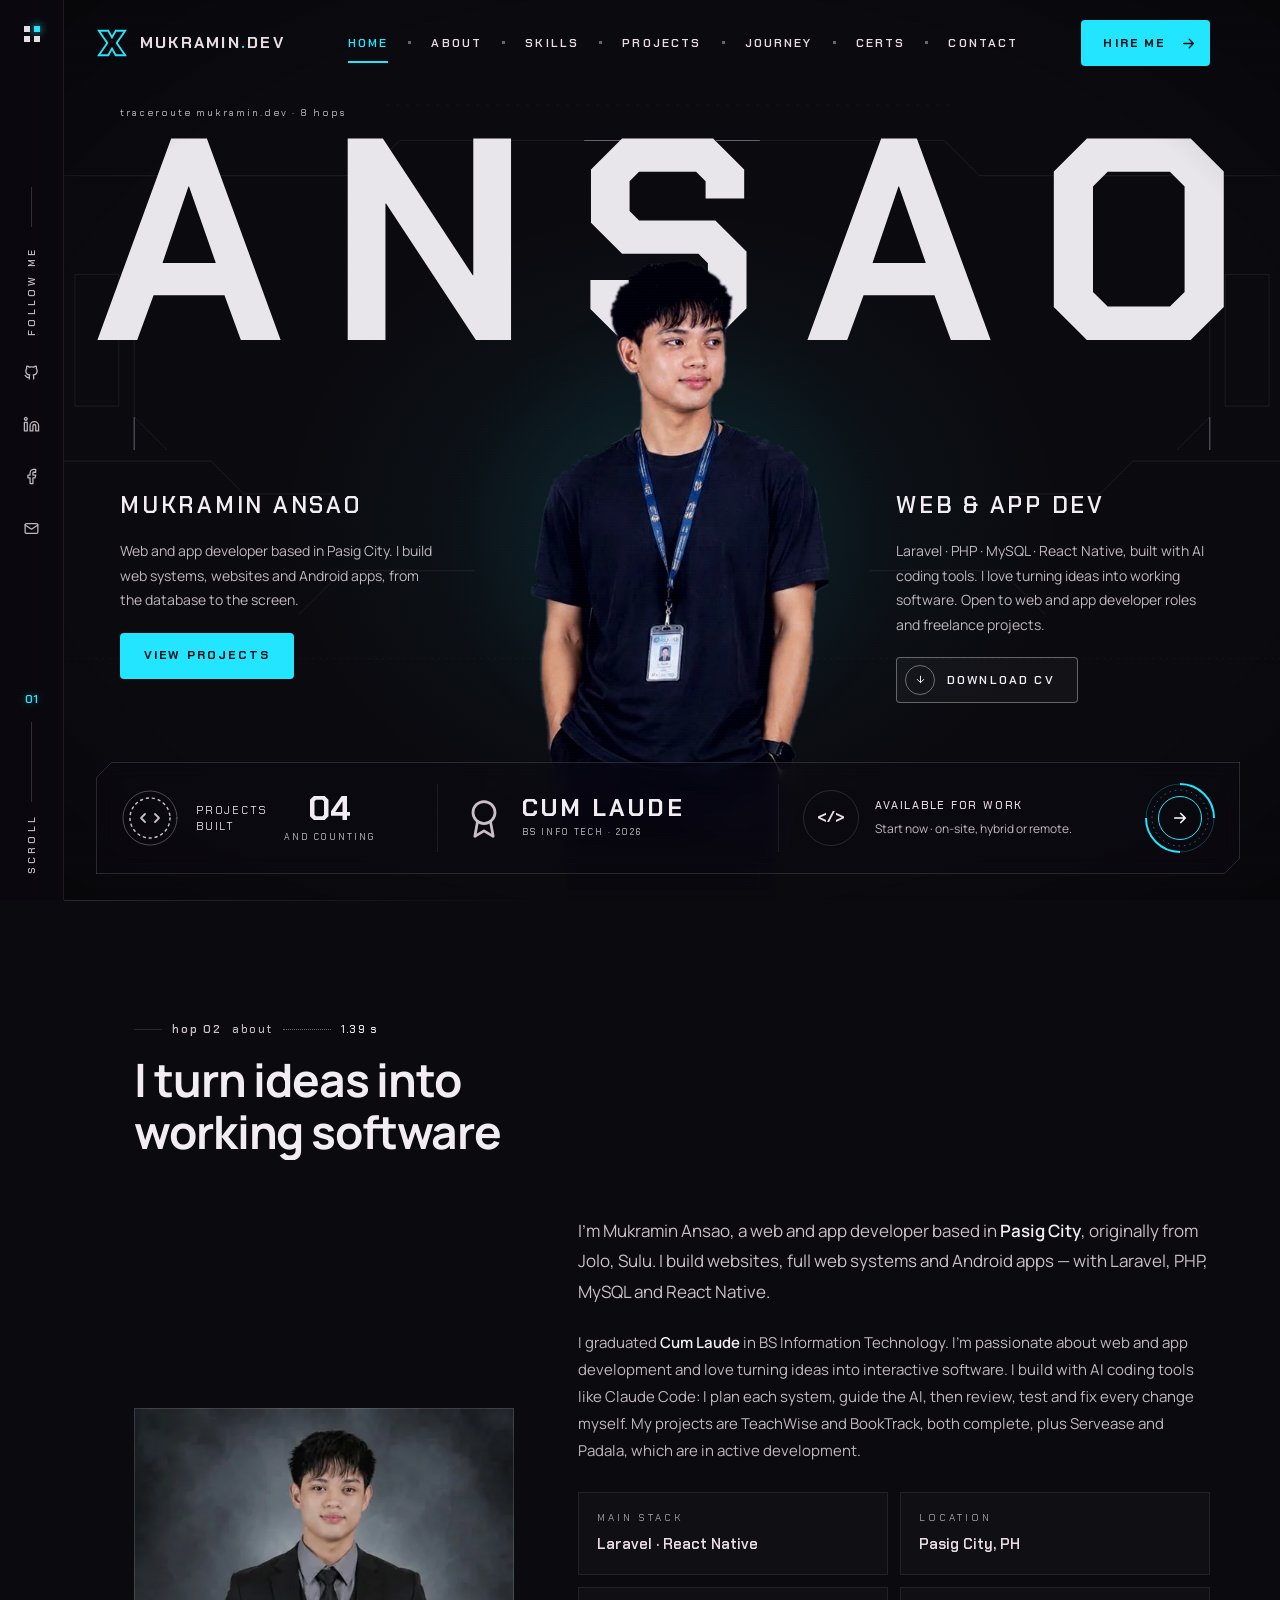
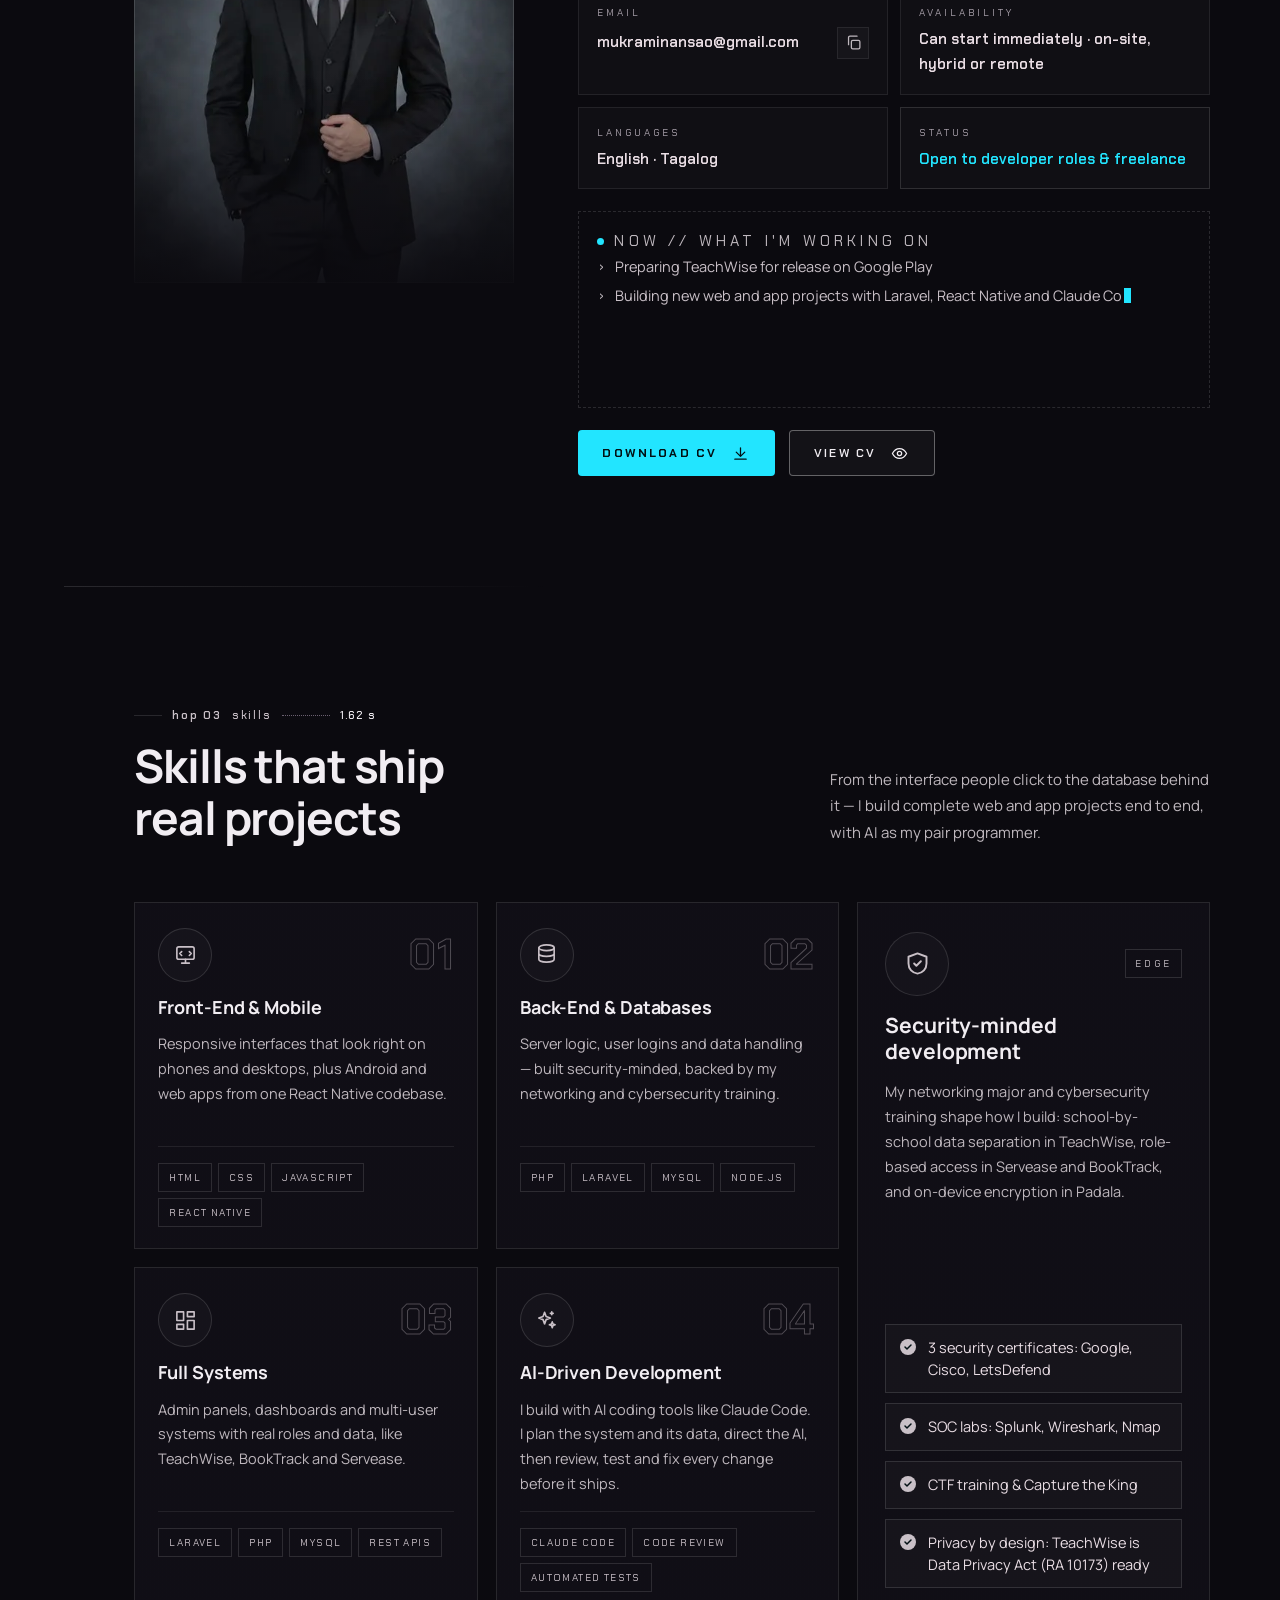
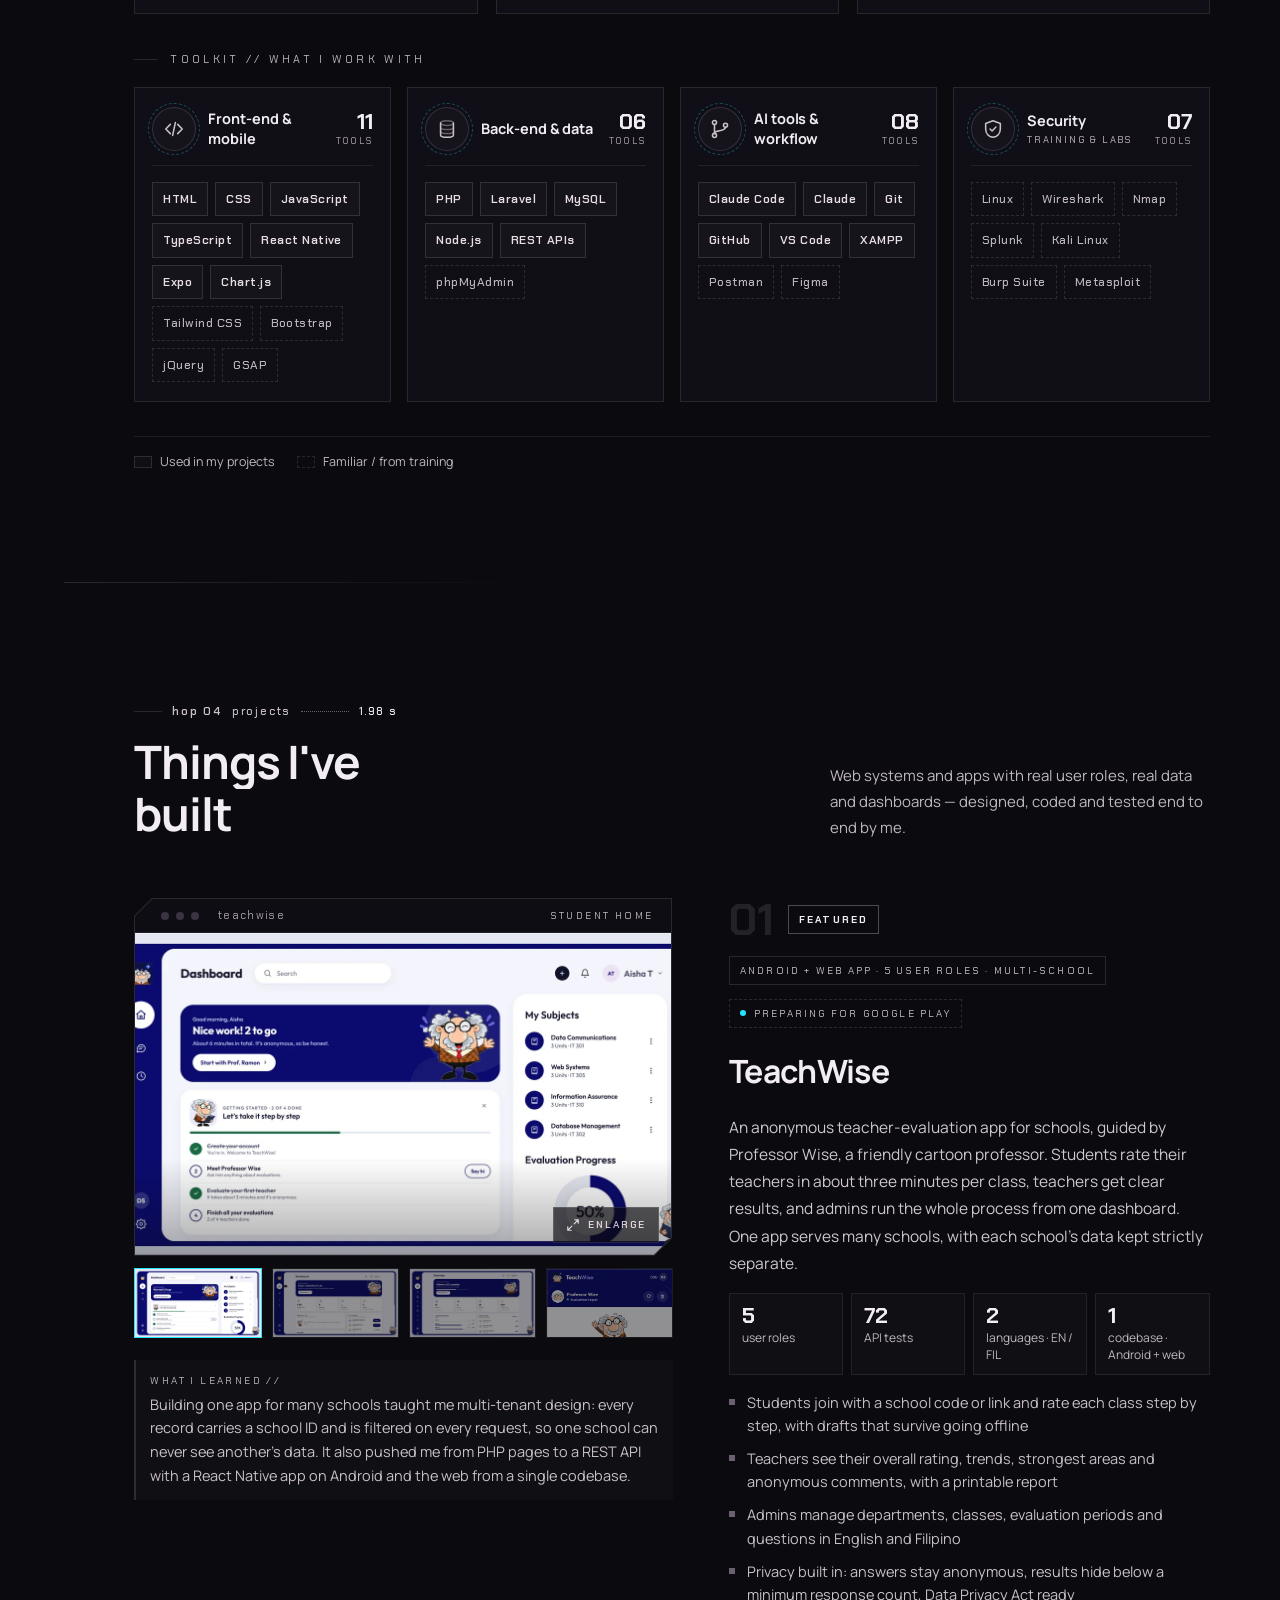
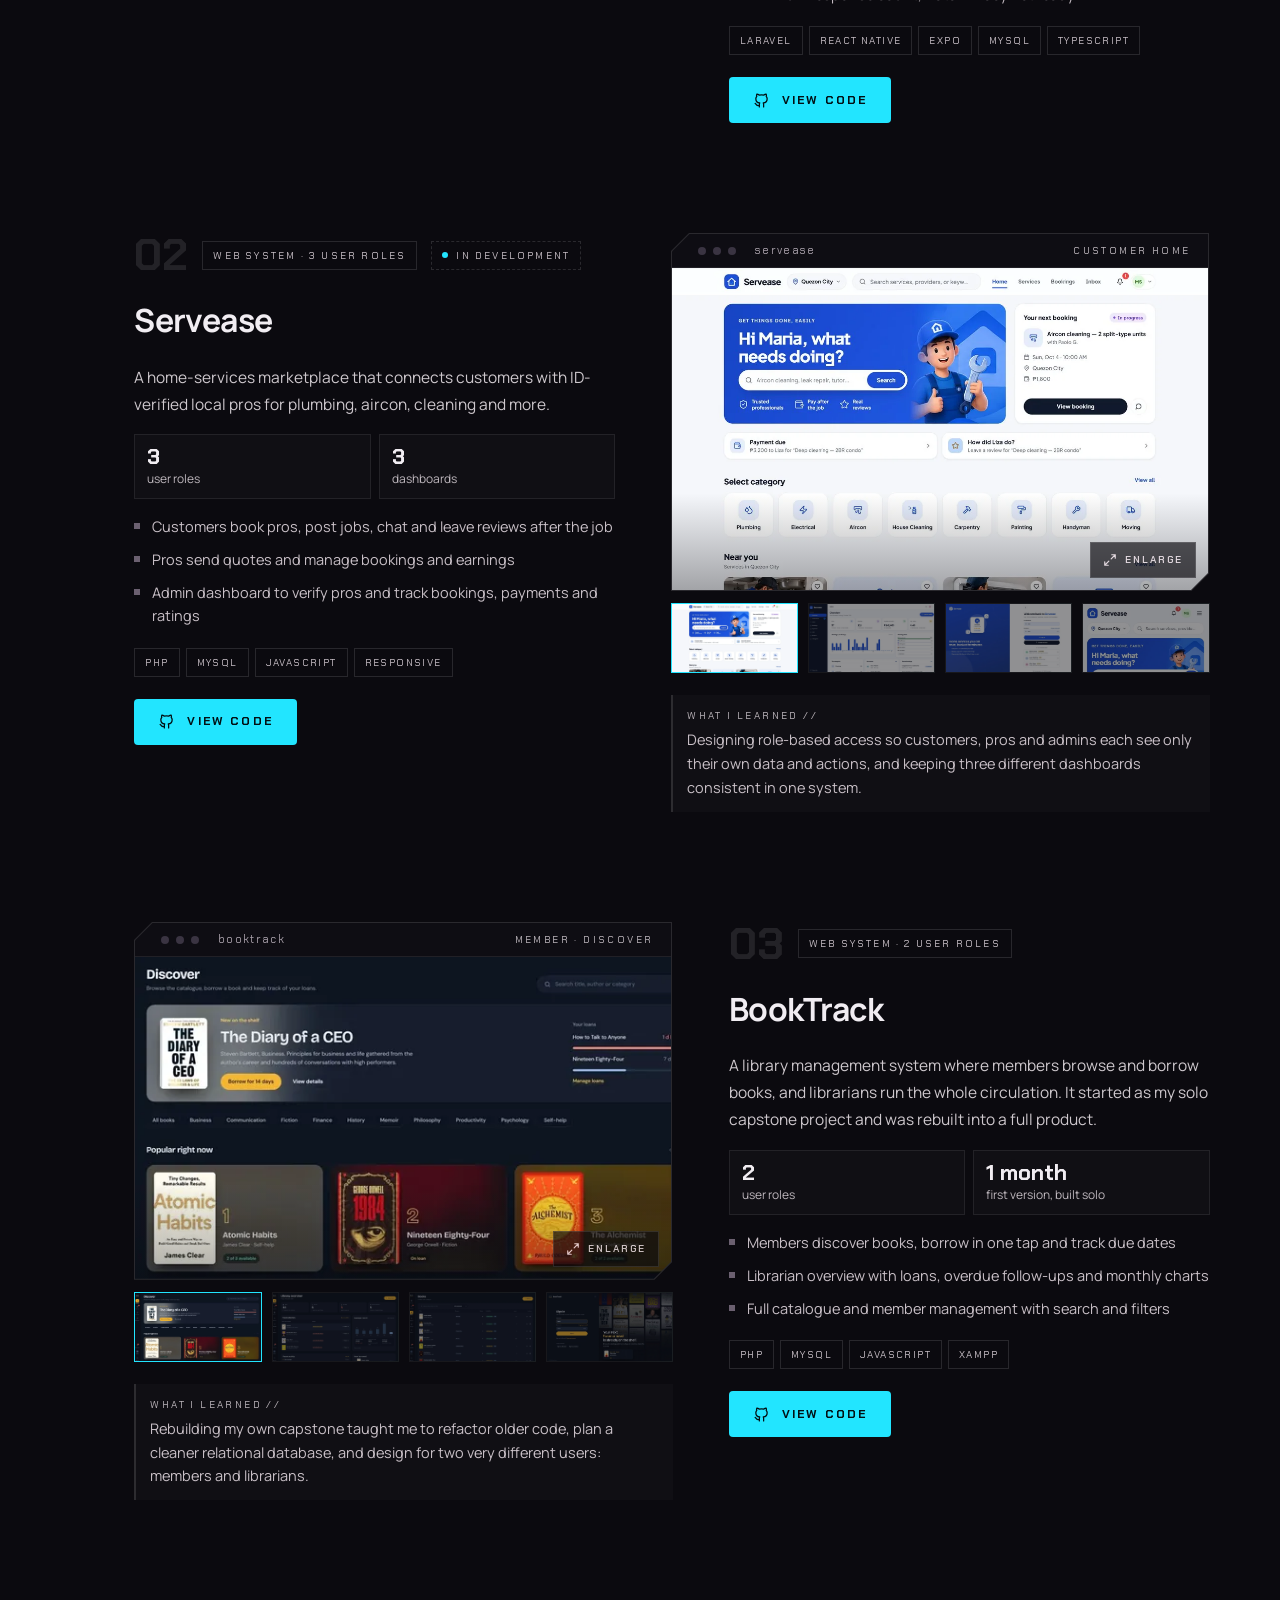
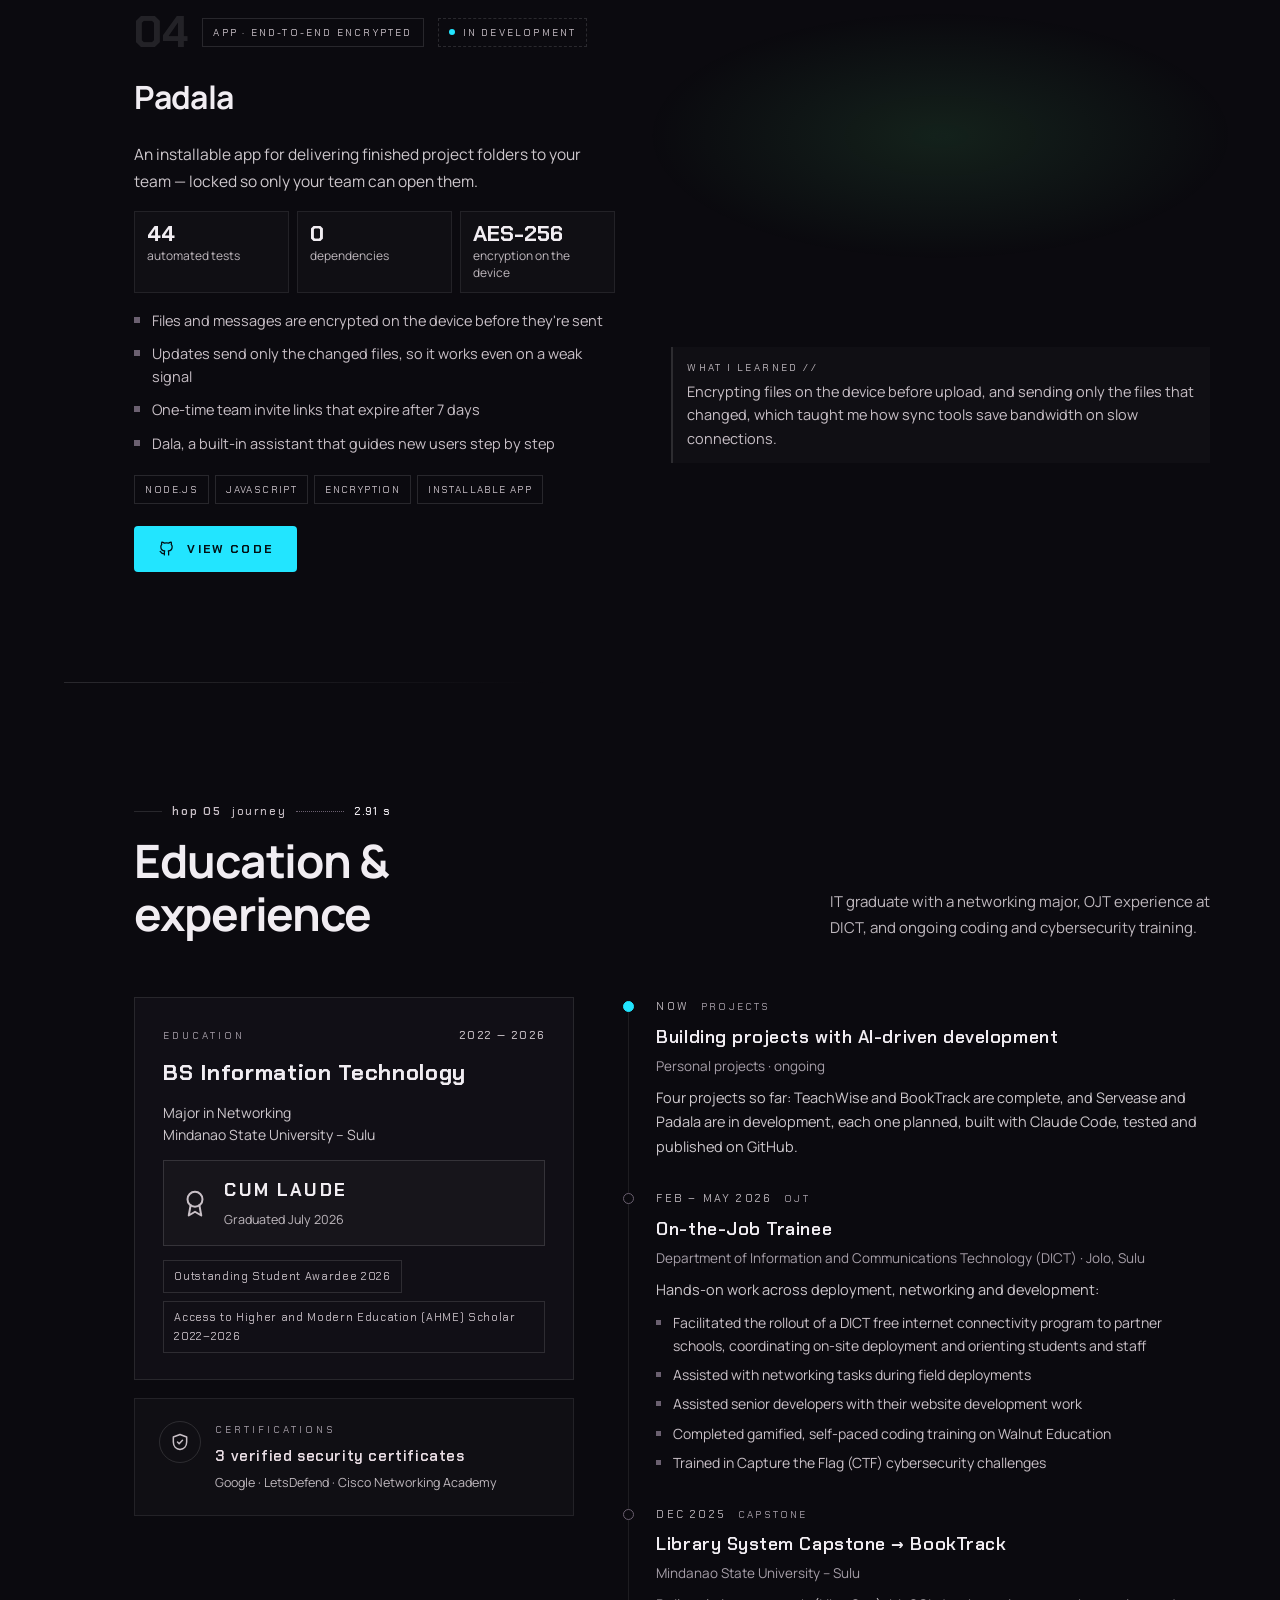
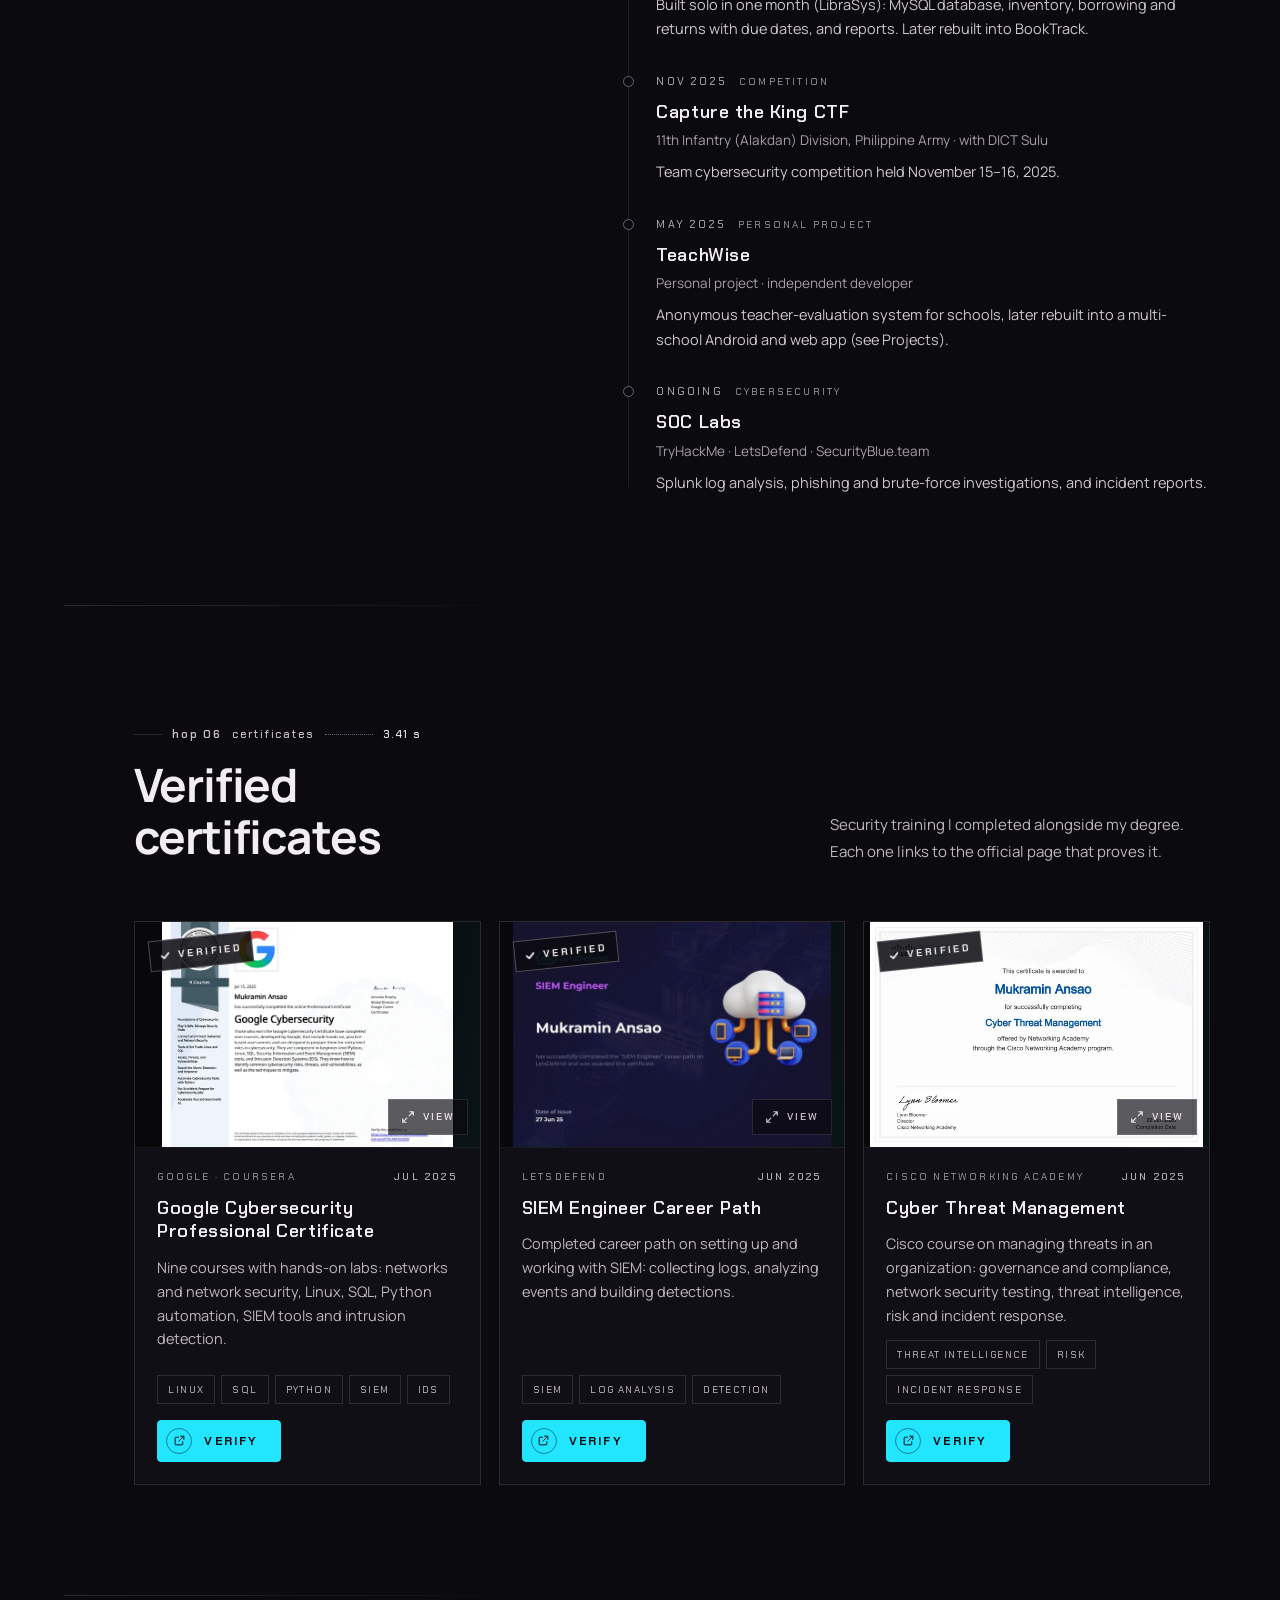
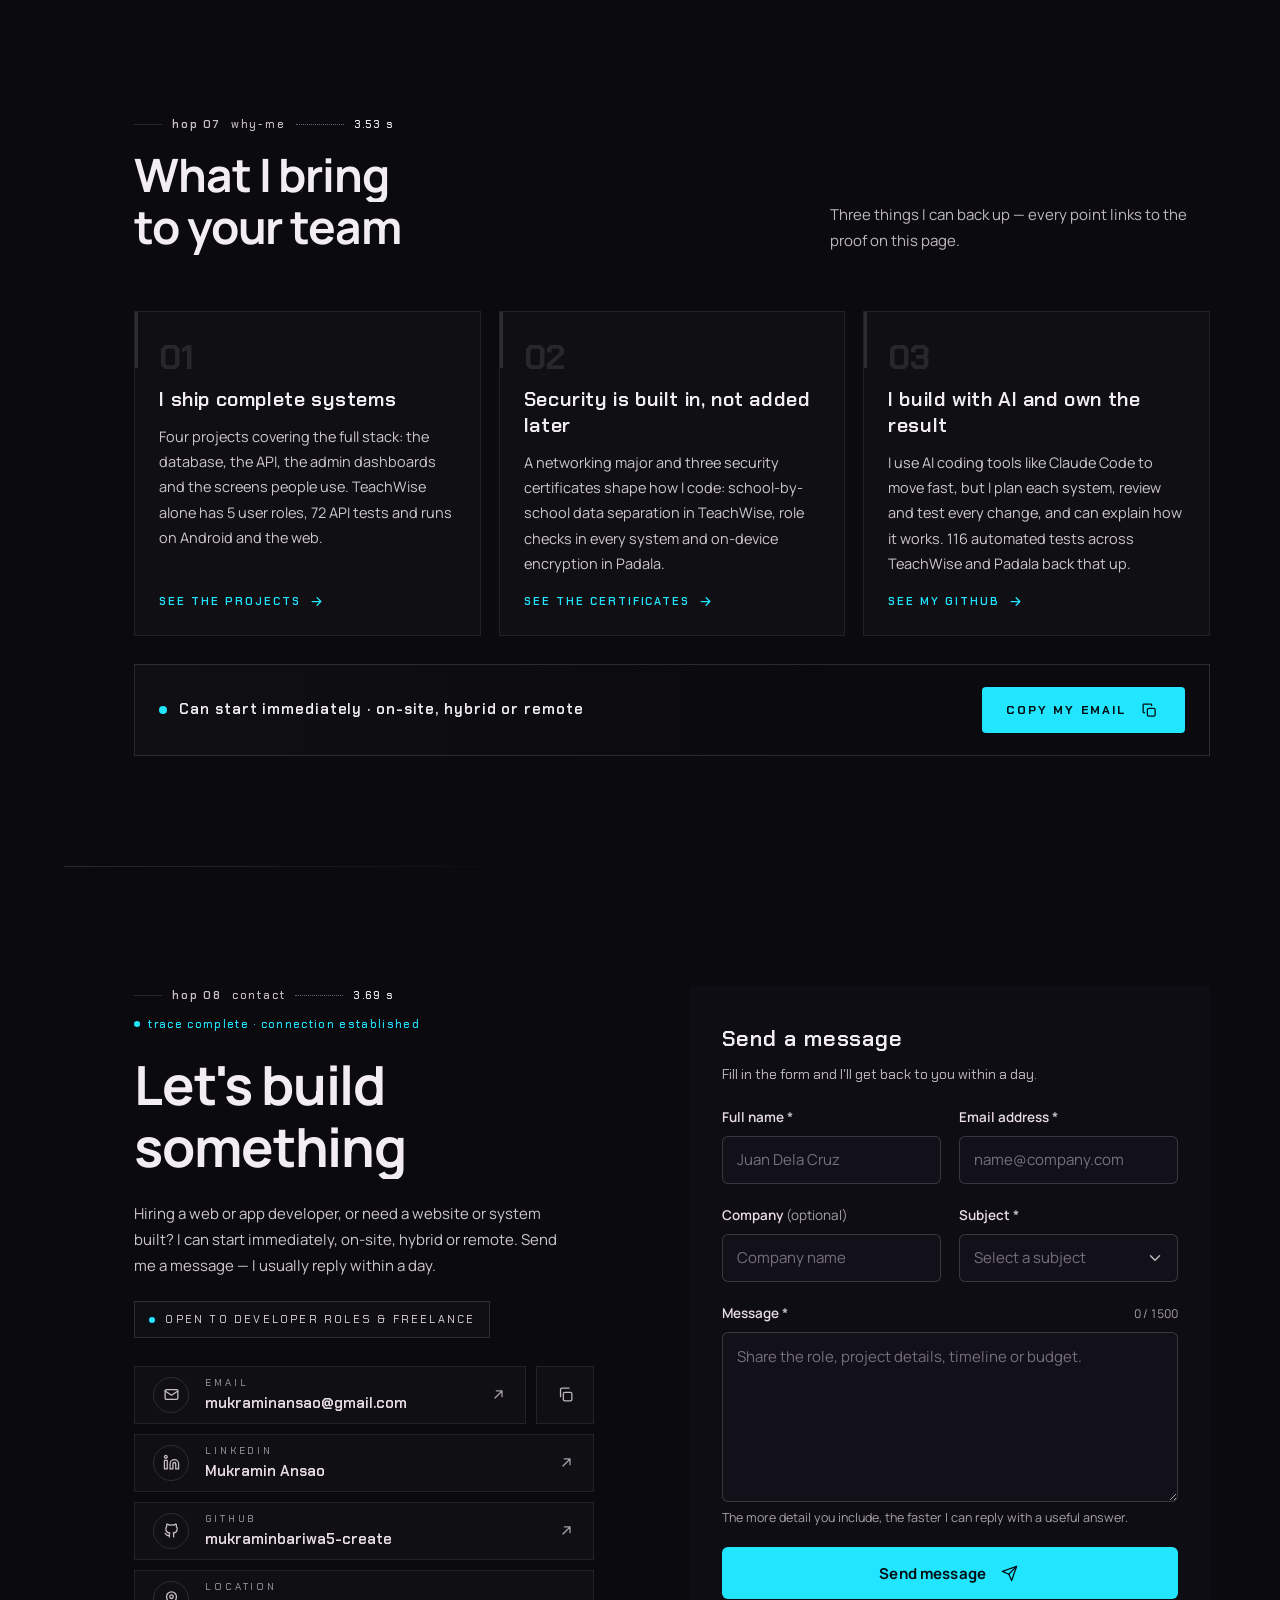
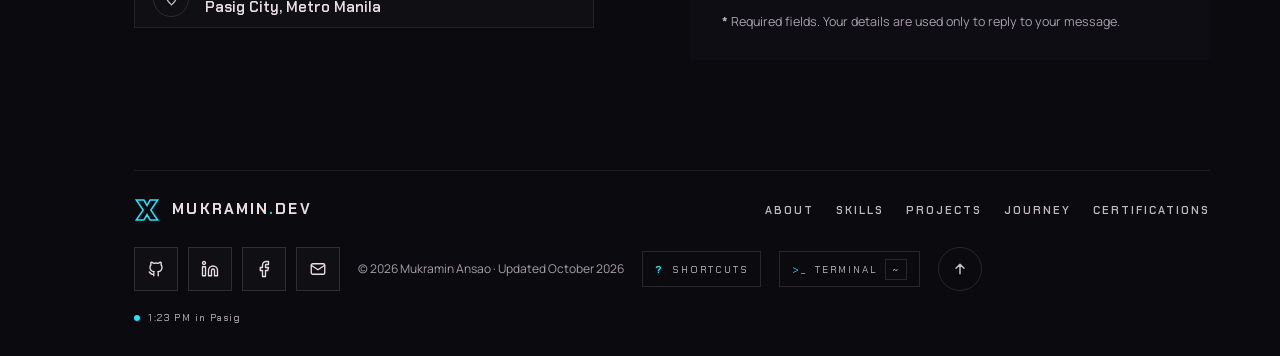
==== commit 4b9bb59e: "Make CV summary general about the tech stack Co-Authored-By: Claude Opus 5.5 <noreply@anthropic.com>" ====
--- a/index.html
+++ b/index.html
@@ -160,7 +160,7 @@
   <div class="hero__copy hero__copy--r" data-hero-copy>
     <h2 class="hero__role">WEB &amp; APP DEV</h2>
     <p>Laravel · PHP · MySQL · React Native, built with AI coding tools. I love turning ideas into working software. Open to web and app developer roles and freelance projects.</p>
-    <a class="btn btn--line" href="assets/Mukramin_Ansao_CV.pdf?v=2026-10-26d" download data-magnetic><span class="btn__ring"><svg viewBox="0 0 24 24"><path d="M12 4v12M6 10l6 6 6-6"/></svg></span>DOWNLOAD CV</a>
+    <a class="btn btn--line" href="assets/Mukramin_Ansao_CV.pdf?v=2026-10-26e" download data-magnetic><span class="btn__ring"><svg viewBox="0 0 24 24"><path d="M12 4v12M6 10l6 6 6-6"/></svg></span>DOWNLOAD CV</a>
   </div>
 
   <div class="statbar" data-statbar>
@@ -215,8 +215,8 @@
         <ul class="now__list" data-now></ul>
       </div>
       <div class="about__actions" data-reveal>
-        <a class="btn btn--solid" href="assets/Mukramin_Ansao_CV.pdf?v=2026-10-26d" download data-magnetic>DOWNLOAD CV <span class="btn__ico"><svg viewBox="0 0 24 24"><path d="M12 4v12M6 10l6 6 6-6M4 20h16"/></svg></span></a>
-        <a class="btn btn--ghost" href="assets/Mukramin_Ansao_CV.pdf?v=2026-10-26d" target="_blank" rel="noopener" data-magnetic>VIEW CV <span class="btn__ico"><svg viewBox="0 0 24 24"><path d="M2 12s3.6-7 10-7 10 7 10 7-3.6 7-10 7S2 12 2 12z"/><circle cx="12" cy="12" r="3"/></svg></span></a>
+        <a class="btn btn--solid" href="assets/Mukramin_Ansao_CV.pdf?v=2026-10-26e" download data-magnetic>DOWNLOAD CV <span class="btn__ico"><svg viewBox="0 0 24 24"><path d="M12 4v12M6 10l6 6 6-6M4 20h16"/></svg></span></a>
+        <a class="btn btn--ghost" href="assets/Mukramin_Ansao_CV.pdf?v=2026-10-26e" target="_blank" rel="noopener" data-magnetic>VIEW CV <span class="btn__ico"><svg viewBox="0 0 24 24"><path d="M2 12s3.6-7 10-7 10 7 10 7-3.6 7-10 7S2 12 2 12z"/><circle cx="12" cy="12" r="3"/></svg></span></a>
       </div>
     </div>
   </div>
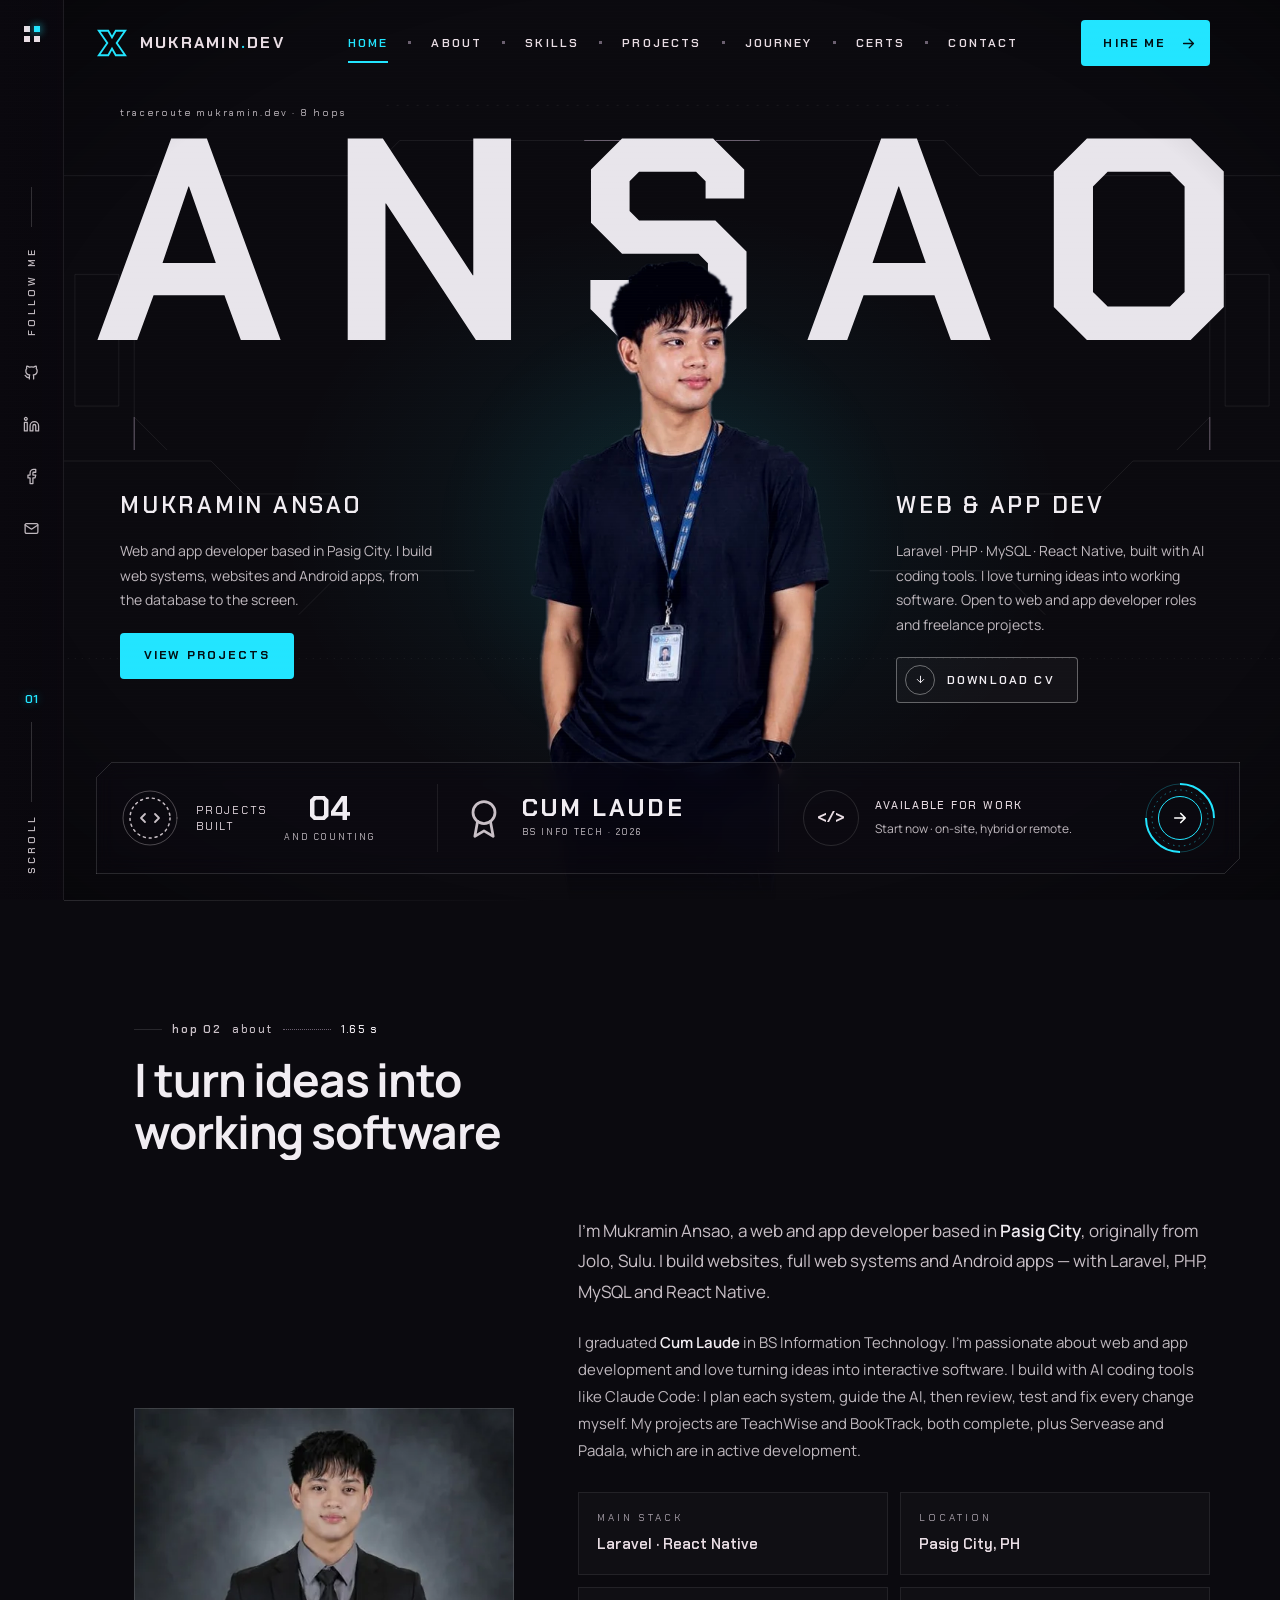
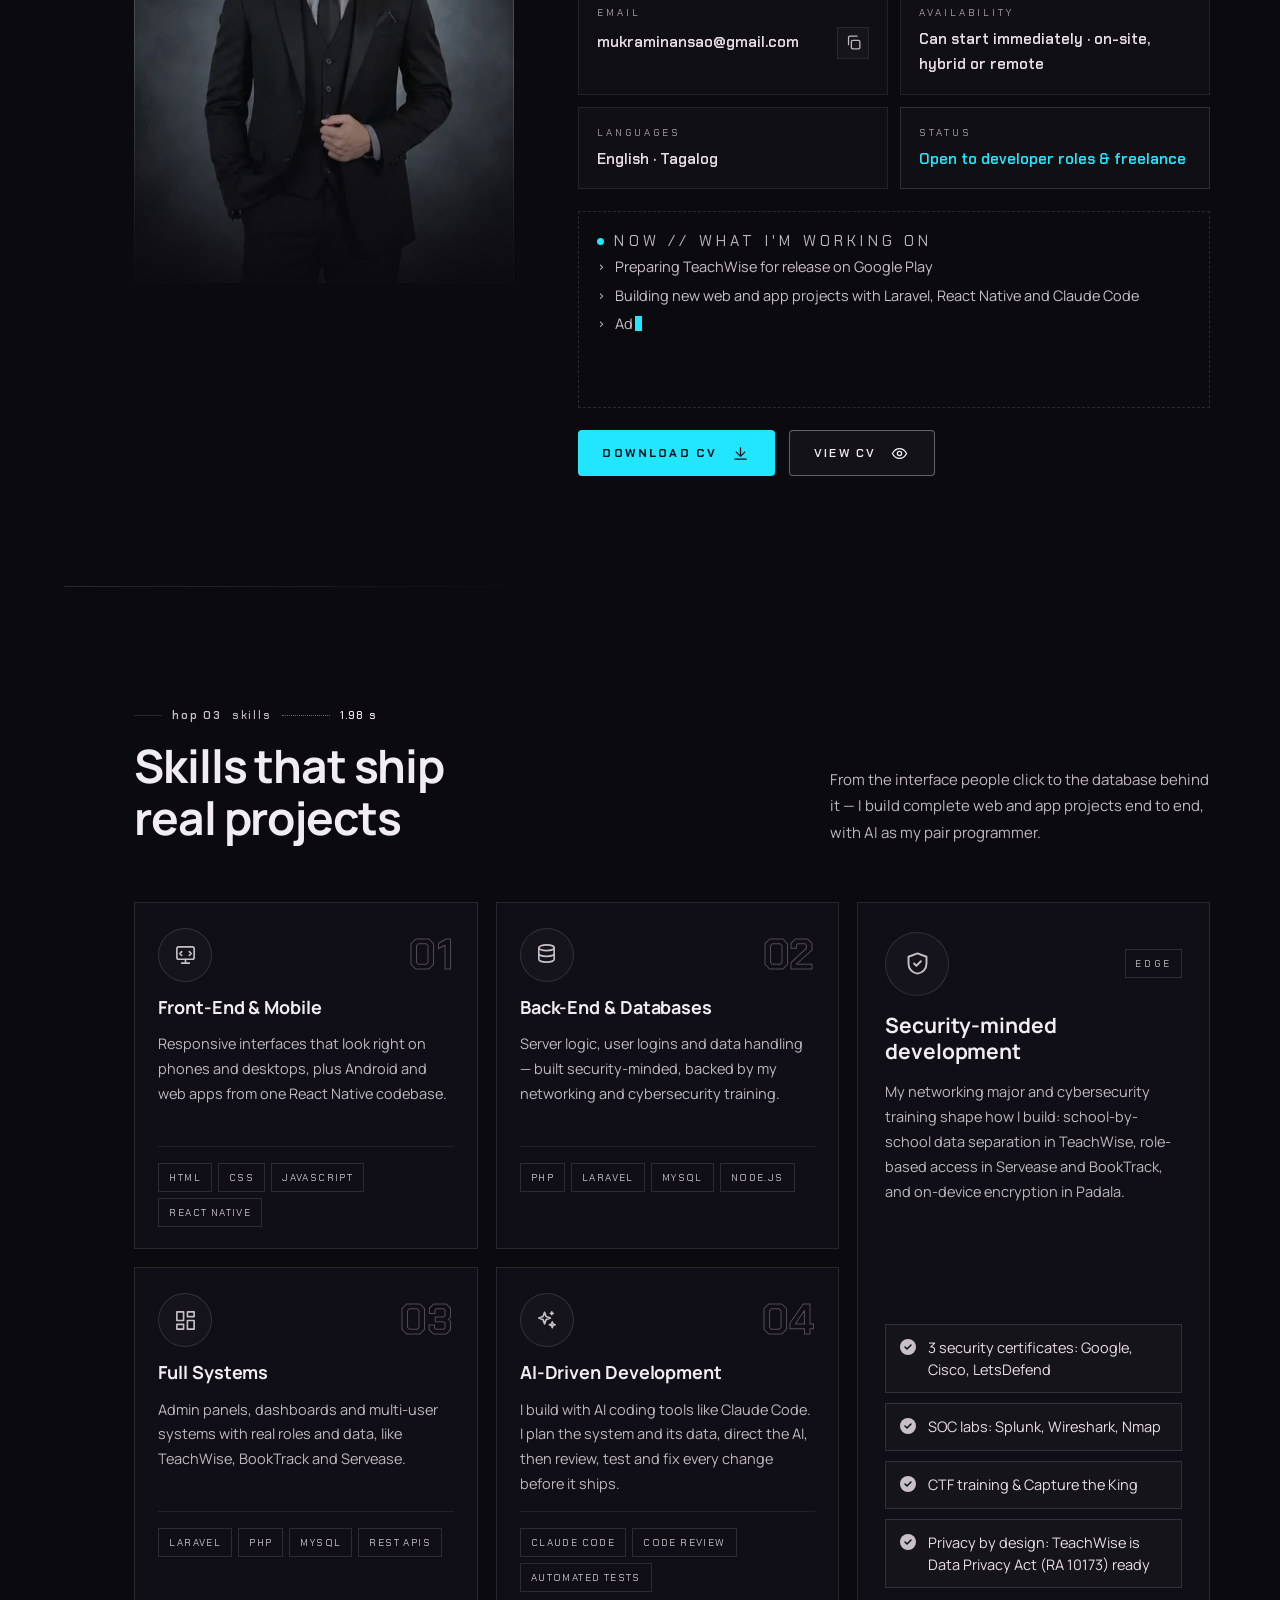
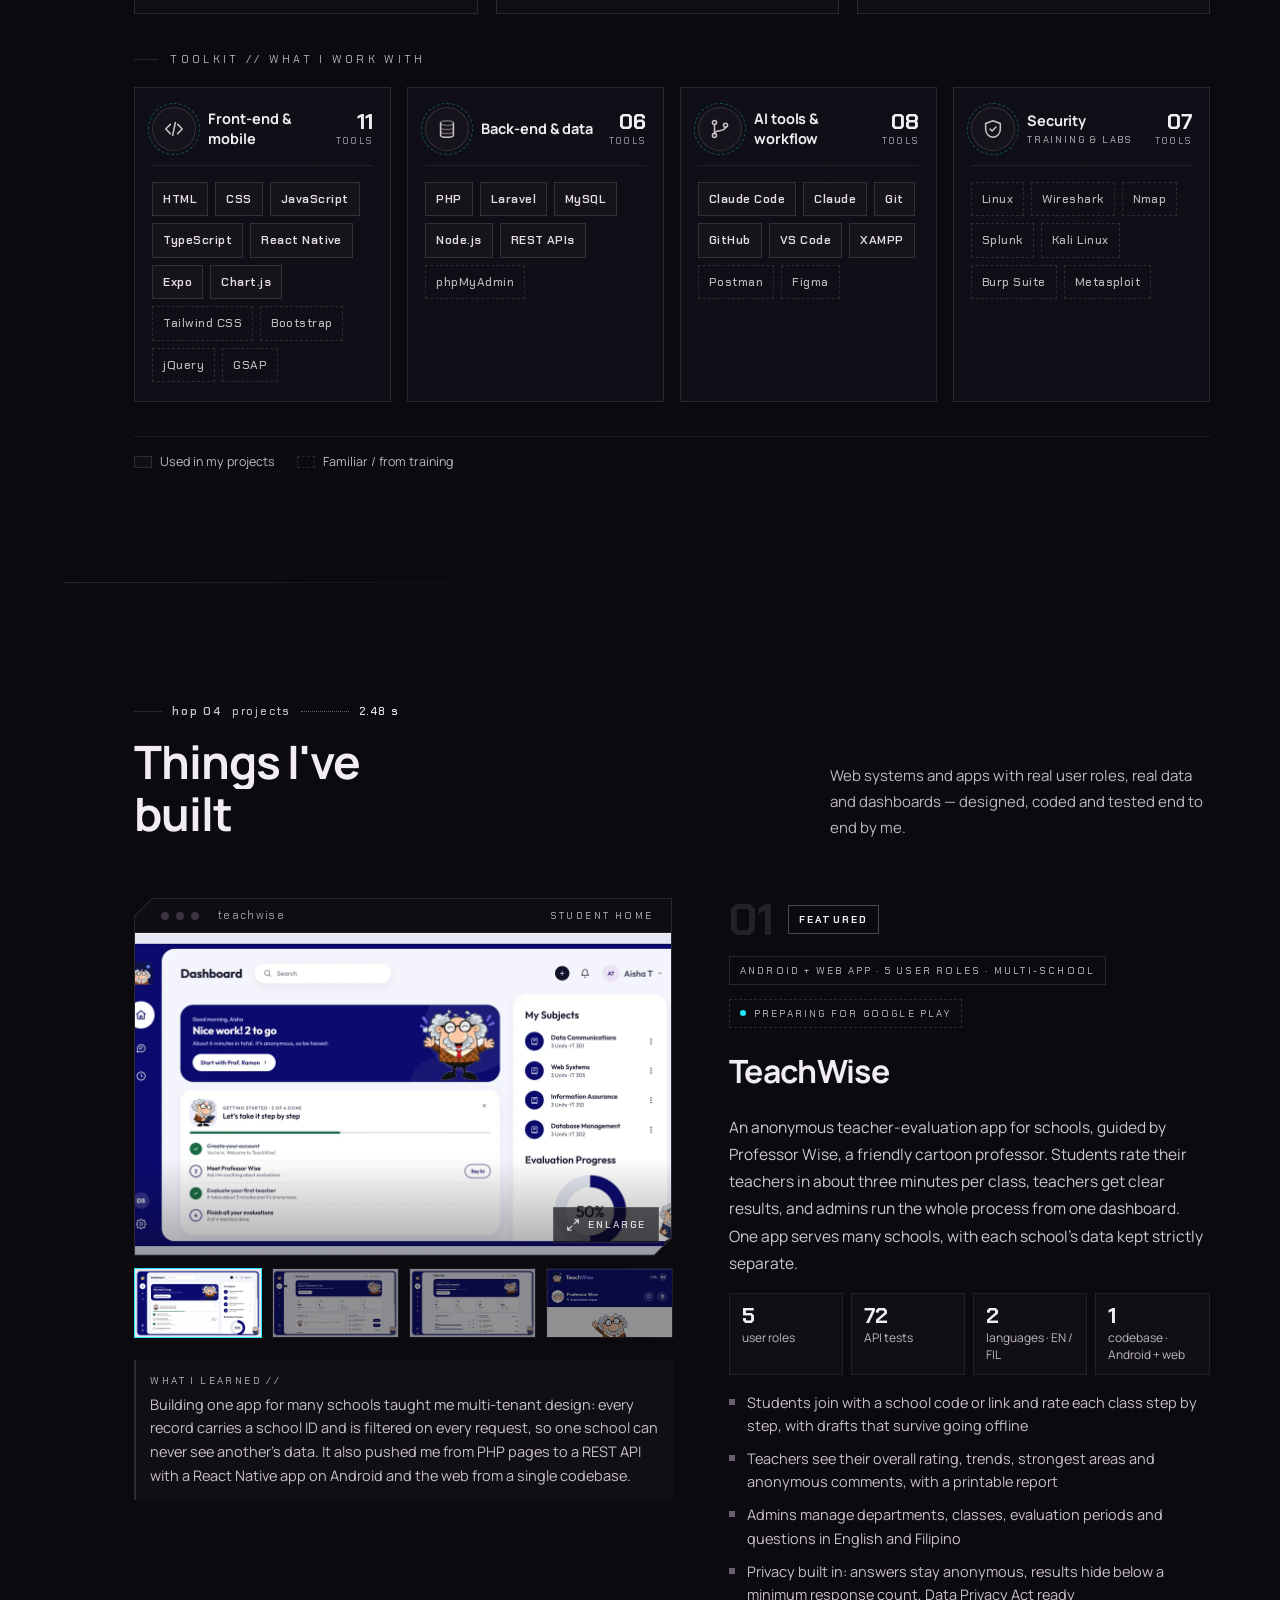
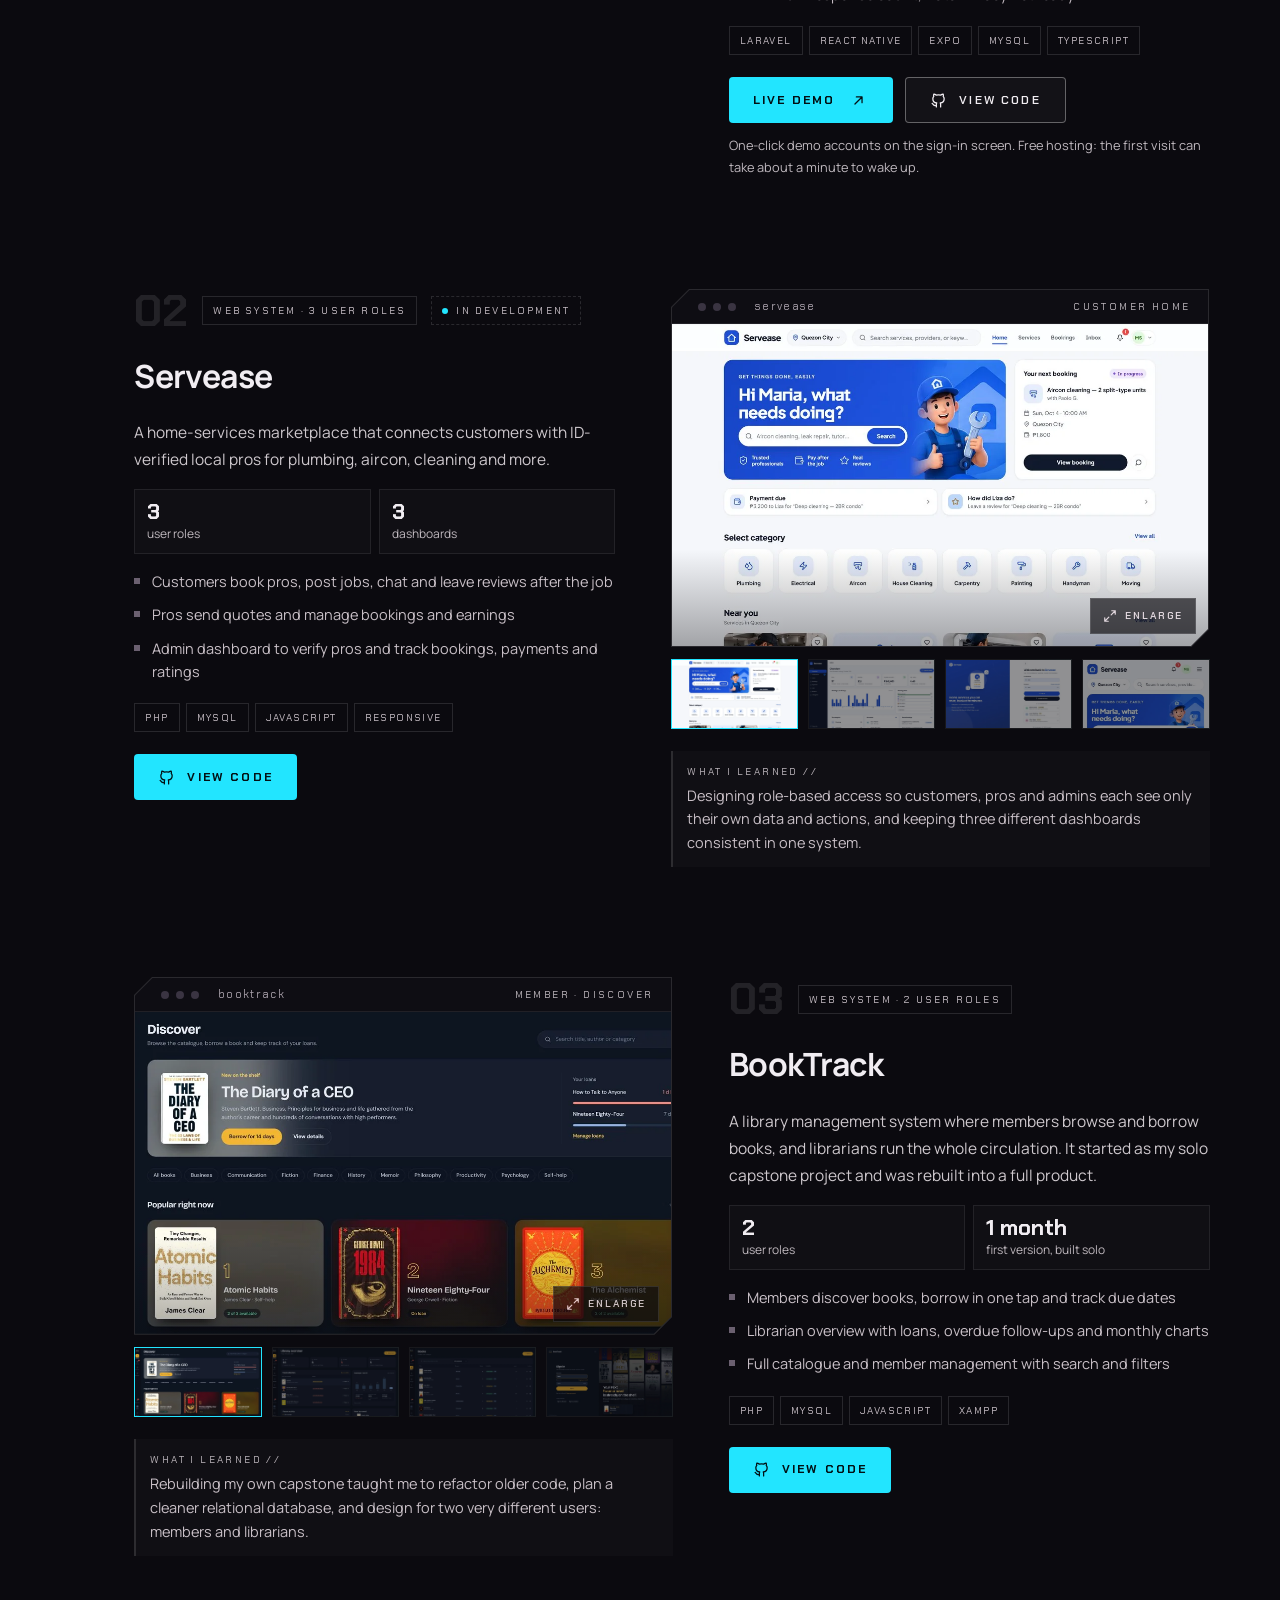
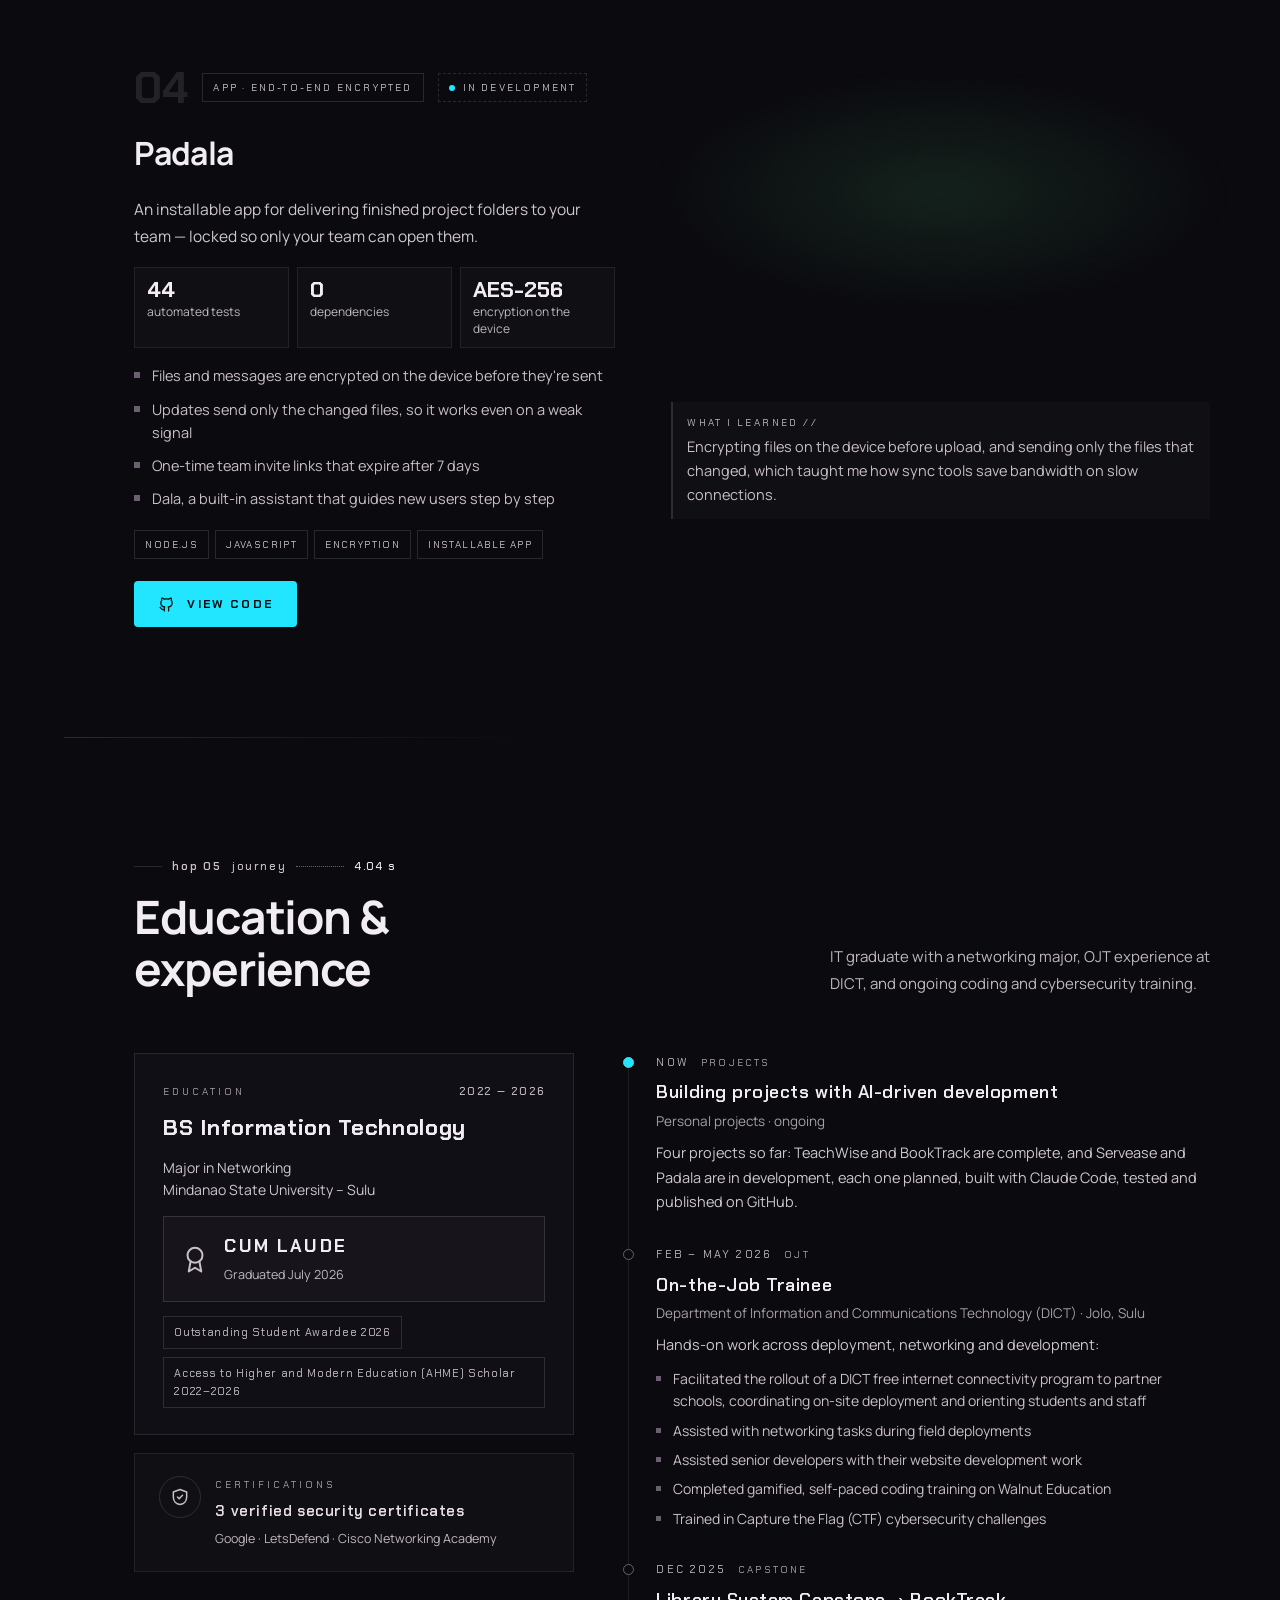
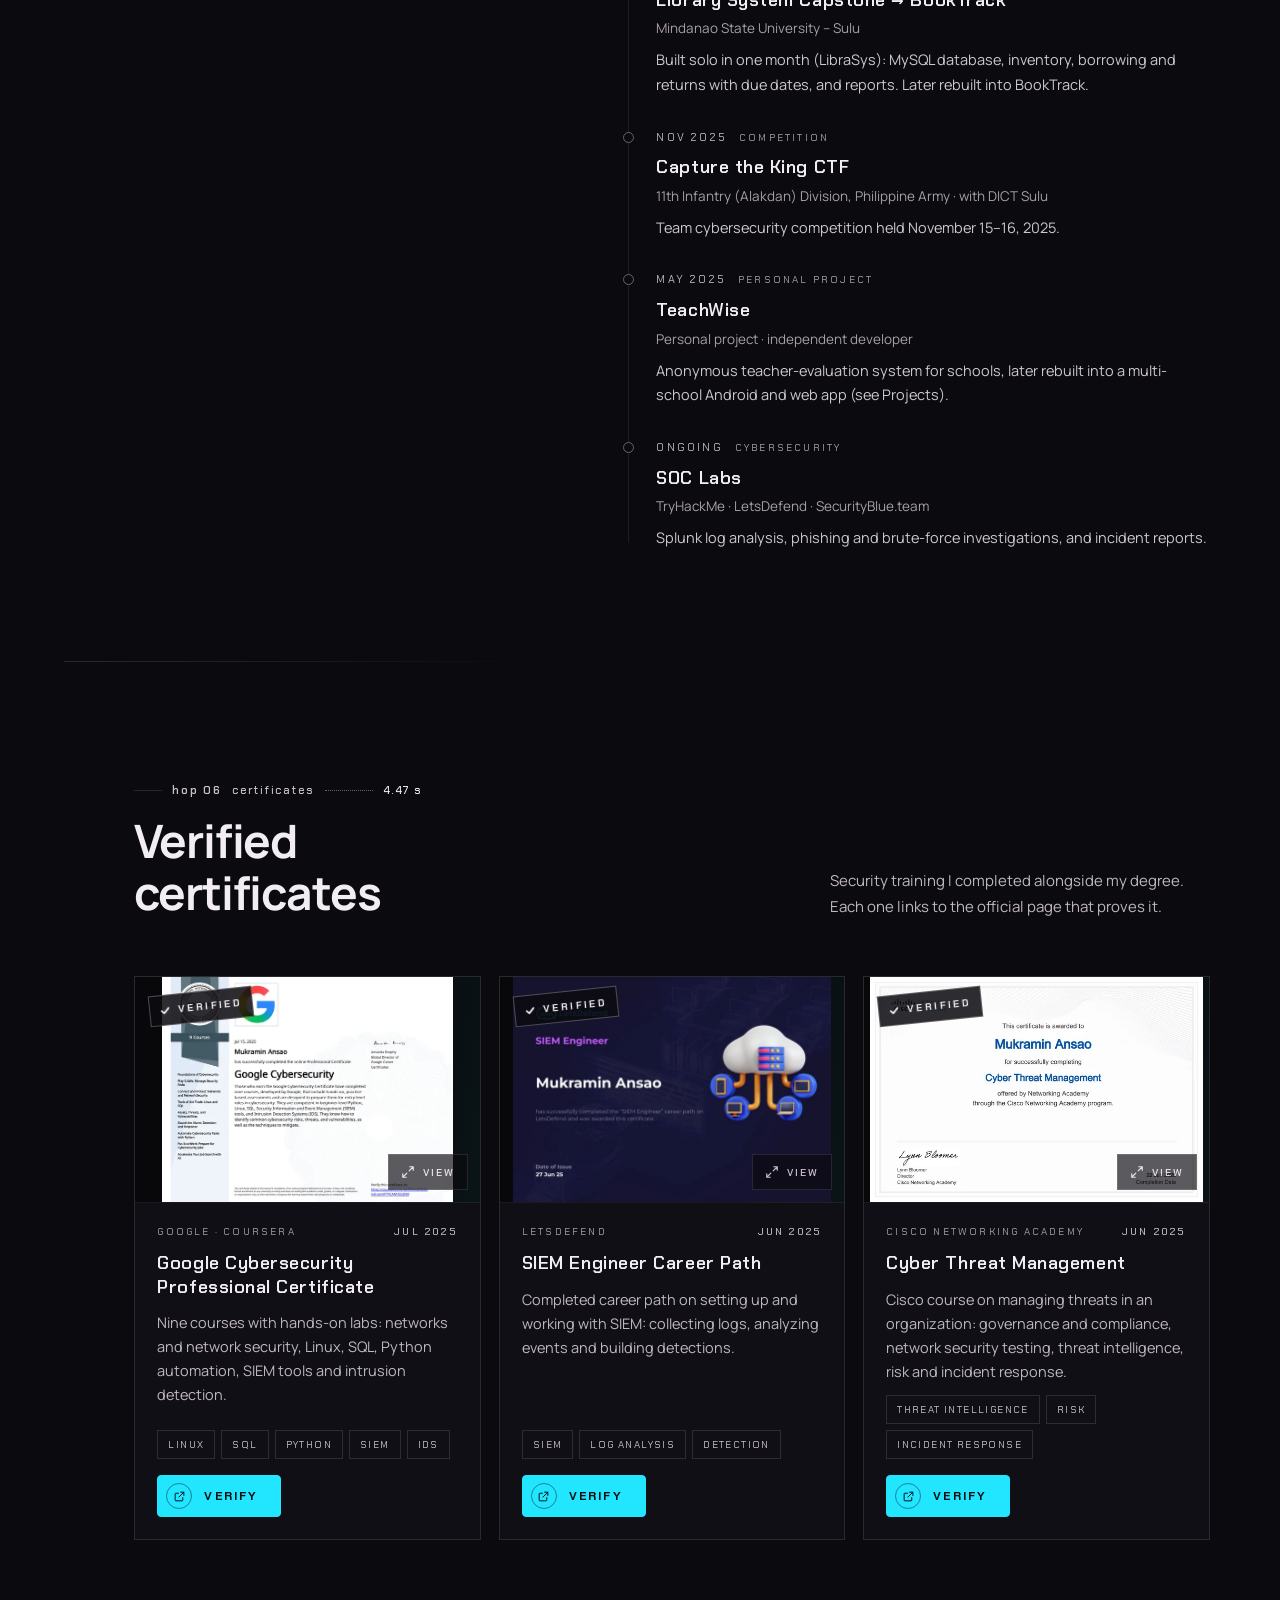
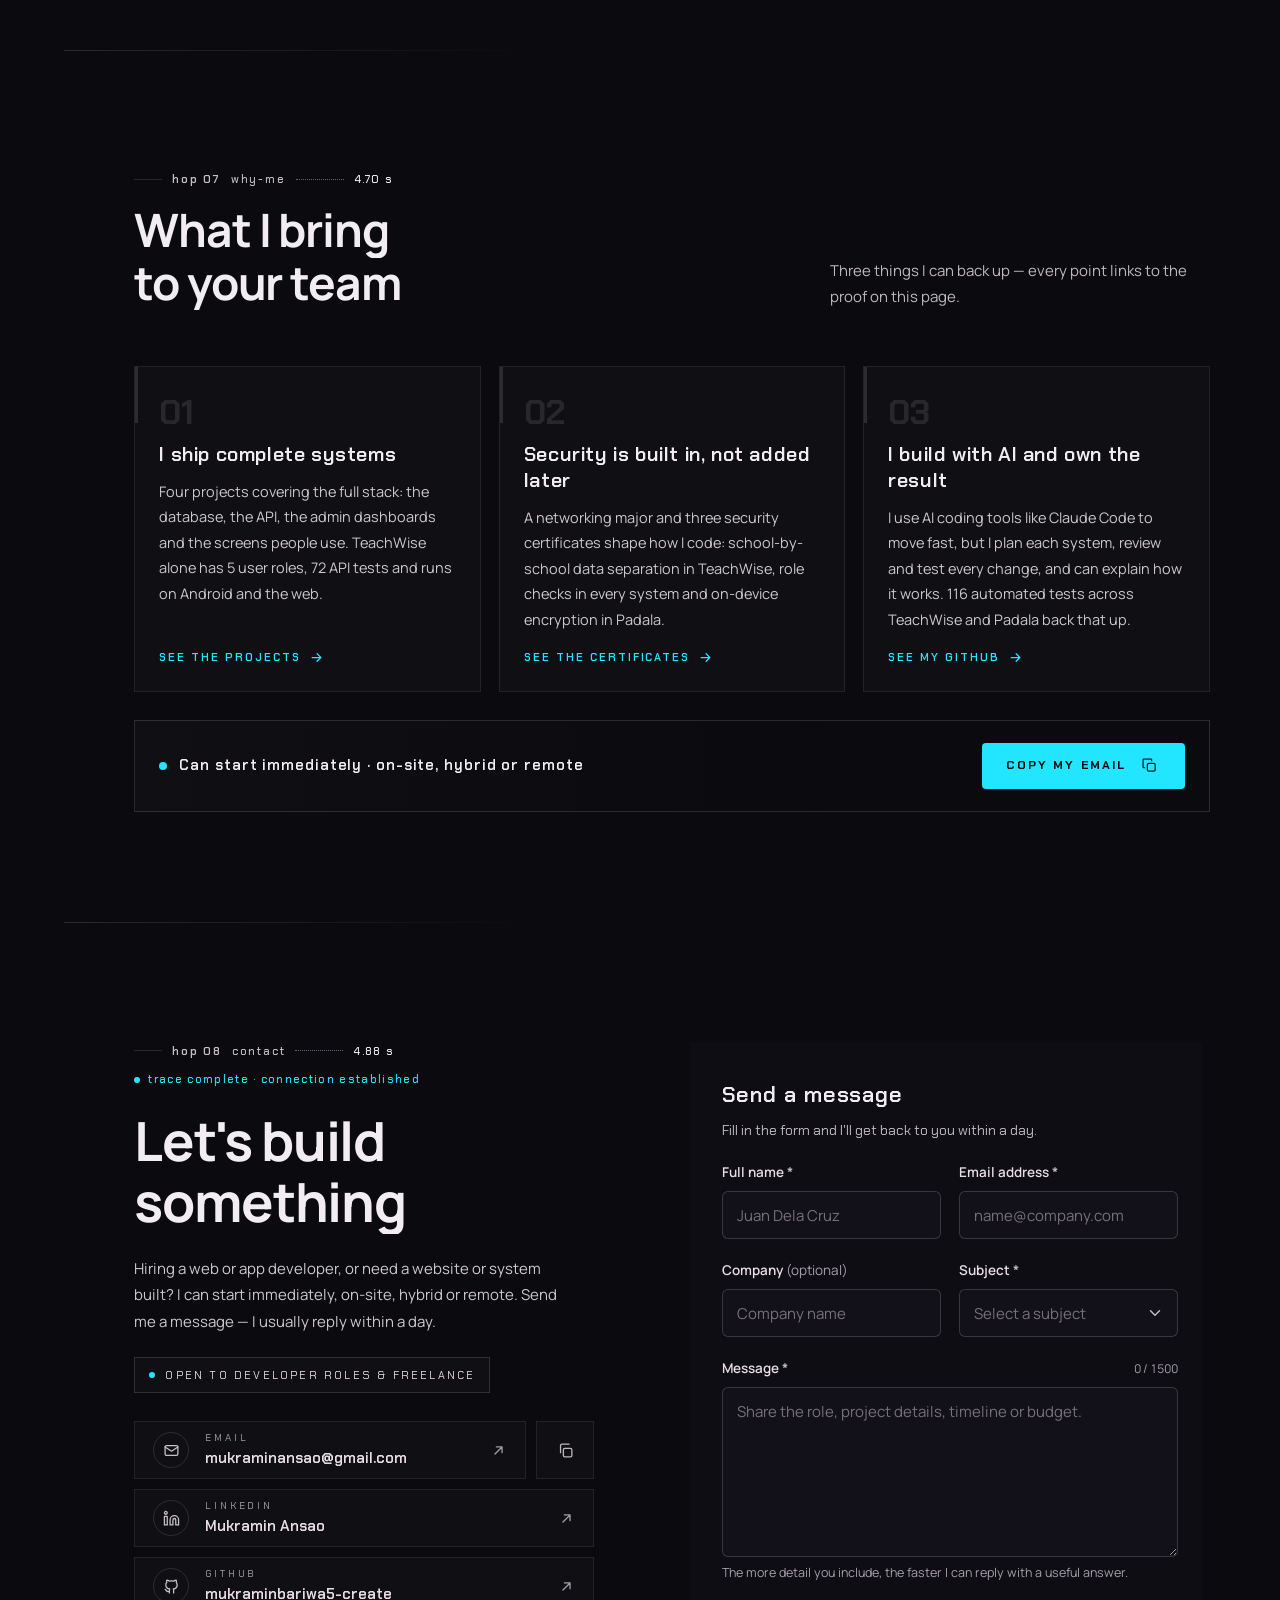
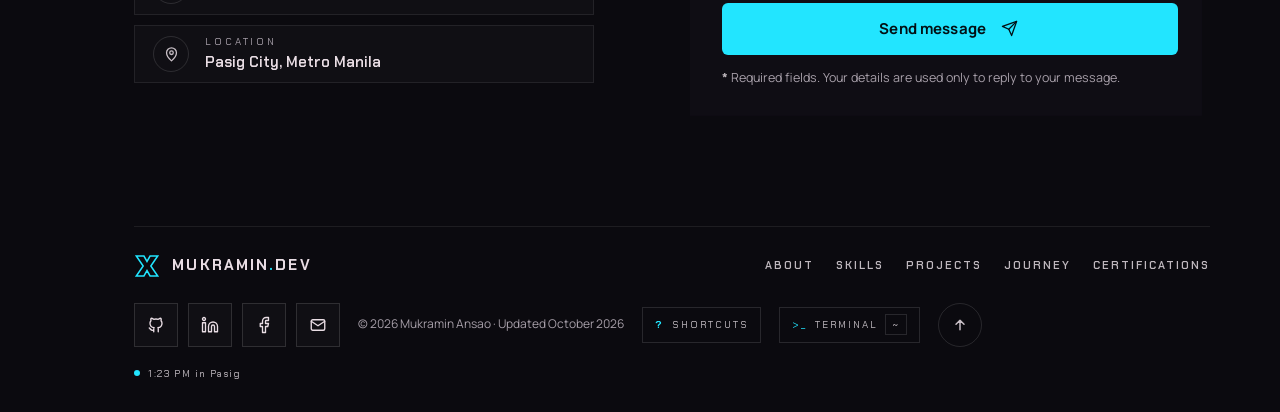
==== commit 1749d939: "Add the TeachWise live demo to the portfolio and CV Co-Authored-By: Claude Opus 5.5 <noreply@anthrop" ====
--- a/index.html
+++ b/index.html
@@ -160,7 +160,7 @@
   <div class="hero__copy hero__copy--r" data-hero-copy>
     <h2 class="hero__role">WEB &amp; APP DEV</h2>
     <p>Laravel · PHP · MySQL · React Native, built with AI coding tools. I love turning ideas into working software. Open to web and app developer roles and freelance projects.</p>
-    <a class="btn btn--line" href="assets/Mukramin_Ansao_CV.pdf?v=2026-10-26e" download data-magnetic><span class="btn__ring"><svg viewBox="0 0 24 24"><path d="M12 4v12M6 10l6 6 6-6"/></svg></span>DOWNLOAD CV</a>
+    <a class="btn btn--line" href="assets/Mukramin_Ansao_CV.pdf?v=2026-10-26f" download data-magnetic><span class="btn__ring"><svg viewBox="0 0 24 24"><path d="M12 4v12M6 10l6 6 6-6"/></svg></span>DOWNLOAD CV</a>
   </div>
 
   <div class="statbar" data-statbar>
@@ -215,8 +215,8 @@
         <ul class="now__list" data-now></ul>
       </div>
       <div class="about__actions" data-reveal>
-        <a class="btn btn--solid" href="assets/Mukramin_Ansao_CV.pdf?v=2026-10-26e" download data-magnetic>DOWNLOAD CV <span class="btn__ico"><svg viewBox="0 0 24 24"><path d="M12 4v12M6 10l6 6 6-6M4 20h16"/></svg></span></a>
-        <a class="btn btn--ghost" href="assets/Mukramin_Ansao_CV.pdf?v=2026-10-26e" target="_blank" rel="noopener" data-magnetic>VIEW CV <span class="btn__ico"><svg viewBox="0 0 24 24"><path d="M2 12s3.6-7 10-7 10 7 10 7-3.6 7-10 7S2 12 2 12z"/><circle cx="12" cy="12" r="3"/></svg></span></a>
+        <a class="btn btn--solid" href="assets/Mukramin_Ansao_CV.pdf?v=2026-10-26f" download data-magnetic>DOWNLOAD CV <span class="btn__ico"><svg viewBox="0 0 24 24"><path d="M12 4v12M6 10l6 6 6-6M4 20h16"/></svg></span></a>
+        <a class="btn btn--ghost" href="assets/Mukramin_Ansao_CV.pdf?v=2026-10-26f" target="_blank" rel="noopener" data-magnetic>VIEW CV <span class="btn__ico"><svg viewBox="0 0 24 24"><path d="M2 12s3.6-7 10-7 10 7 10 7-3.6 7-10 7S2 12 2 12z"/><circle cx="12" cy="12" r="3"/></svg></span></a>
       </div>
     </div>
   </div>
--- a/css/style.css
+++ b/css/style.css
@@ -296,7 +296,8 @@
 .feats li,.tl__bullets li{display:flex;gap:12px;align-items:flex-start;font-size:13.5px;line-height:1.6;color:var(--ink-2)}
 .feats li::before,.tl__bullets li::before{content:"";flex:0 0 auto;margin-top:8px;width:6px;height:6px}
 .project__tags{display:flex;flex-wrap:wrap;gap:6px}
-.project__actions{display:flex;gap:12px;margin-top:6px}
+.project__actions{display:flex;flex-wrap:wrap;align-items:center;gap:12px;margin-top:6px}
+.project__note{flex-basis:100%;font-size:.8rem;color:var(--muted,#9aa3b2)}
 .soon{display:inline-flex;align-items:center;min-height:46px;padding:0 20px;border:1px dashed var(--b-field);border-radius:4px;color:var(--dim);font-family:var(--hud);font-weight:600;font-size:11px;letter-spacing:.18em}
 .apps{position:relative;display:flex;gap:26px;justify-content:center;padding-top:10px}
 .apps::before{content:"";position:absolute;left:50%;top:40%;width:110%;height:80%;transform:translate(-50%,-50%);border-radius:50%;background:radial-gradient(ellipse,rgba(98,240,140,.1) 0%,transparent 70%)}
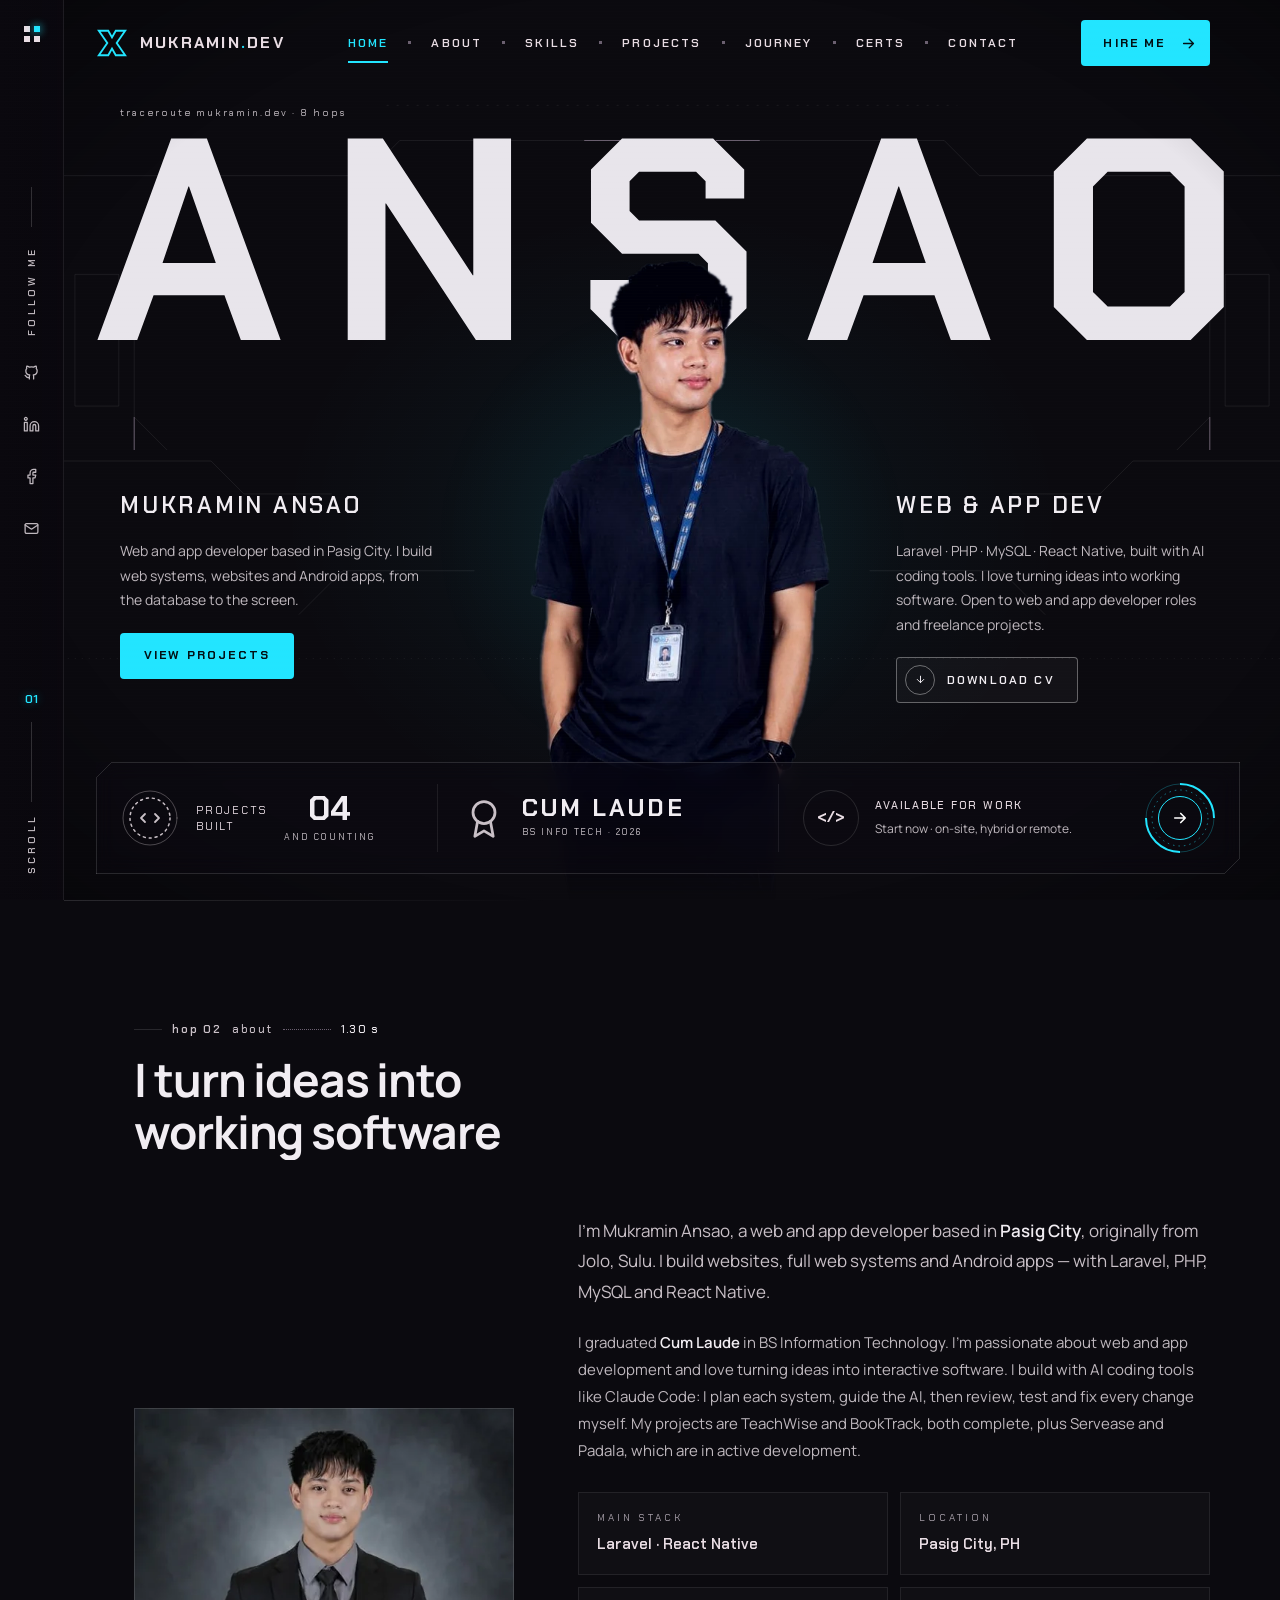
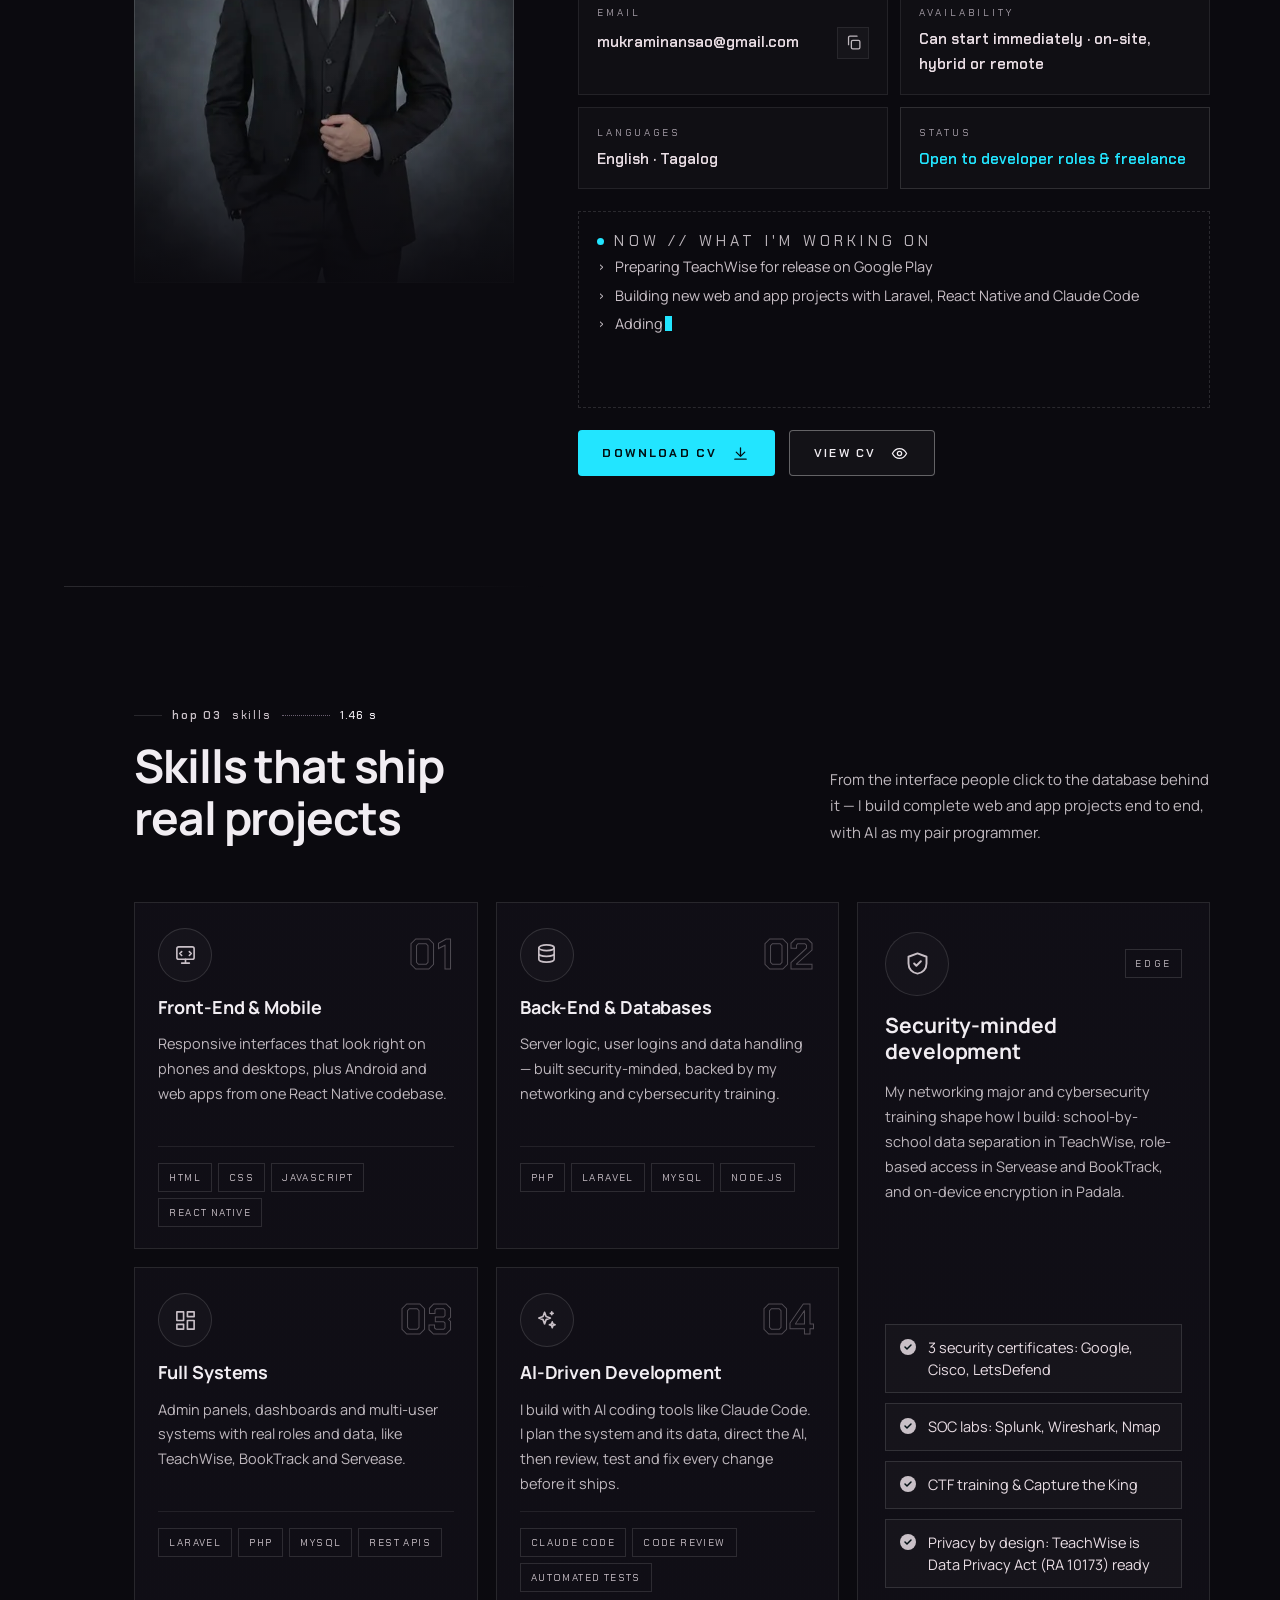
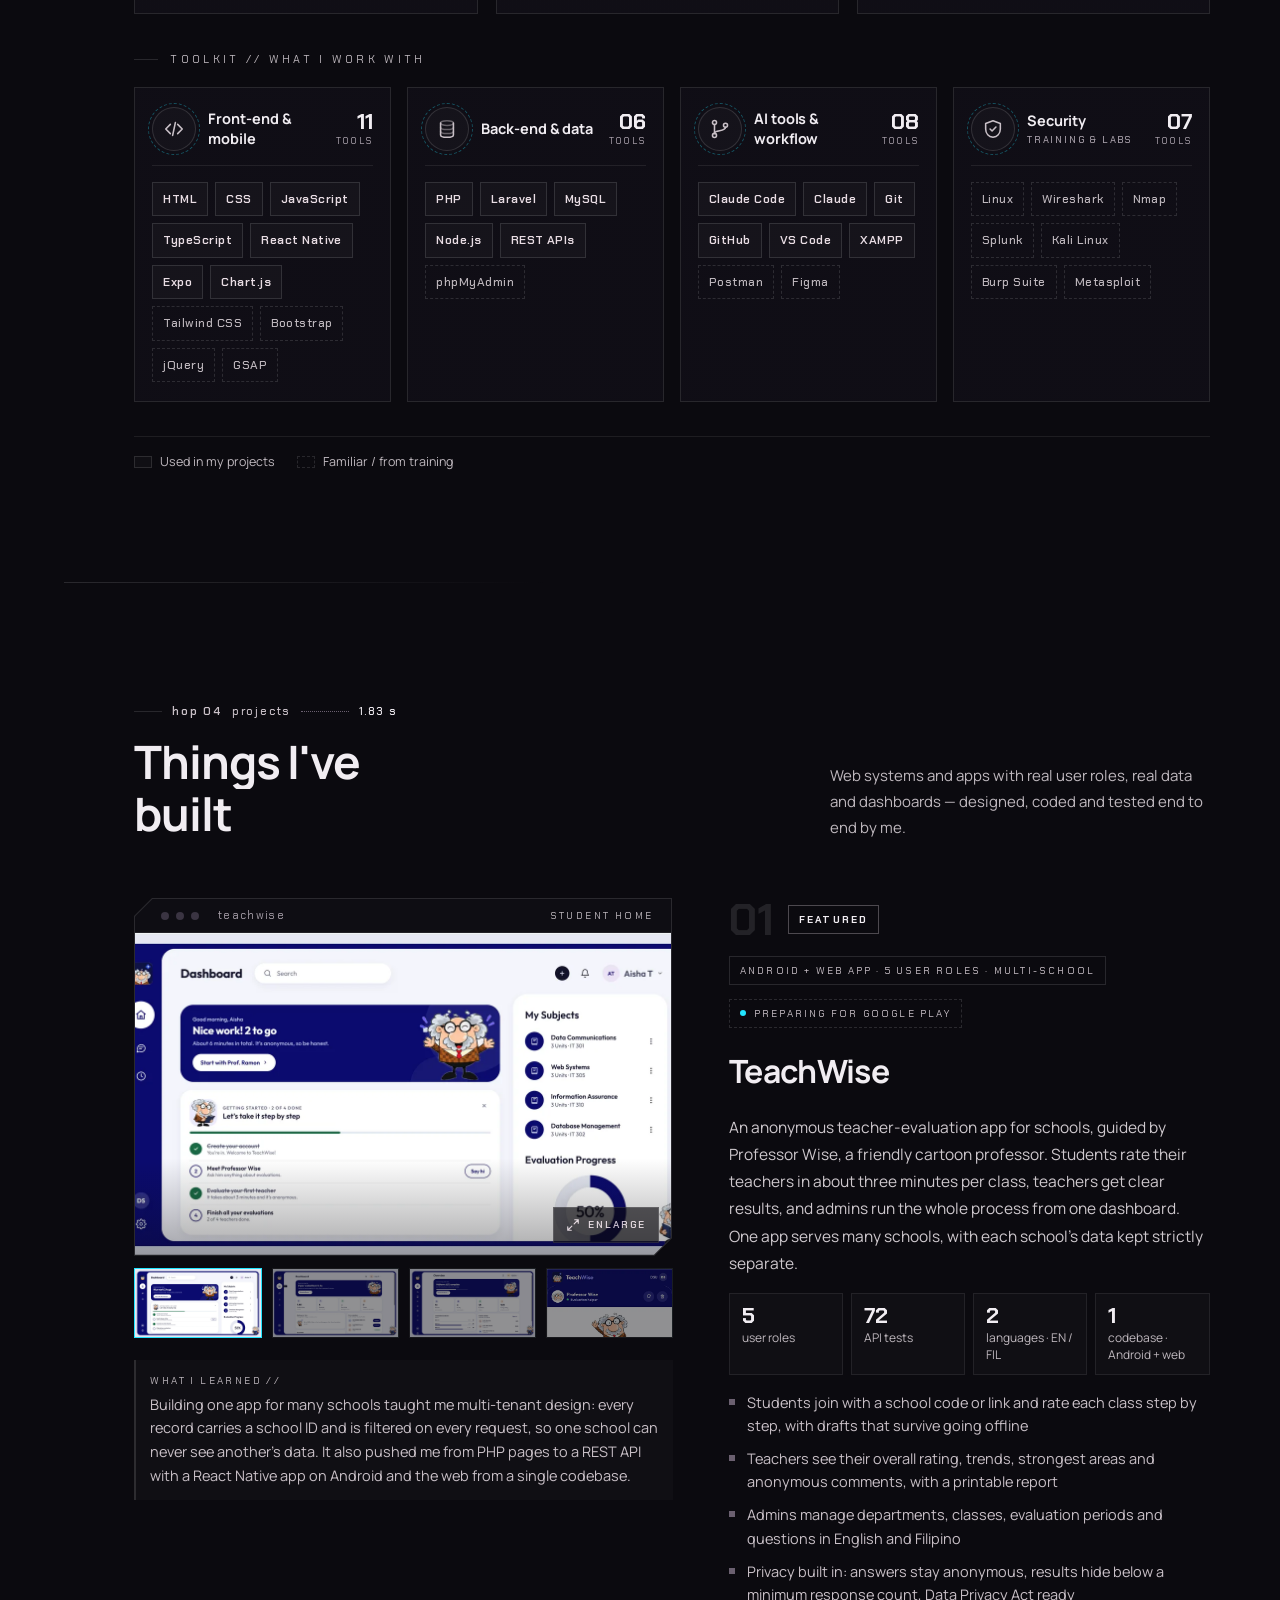
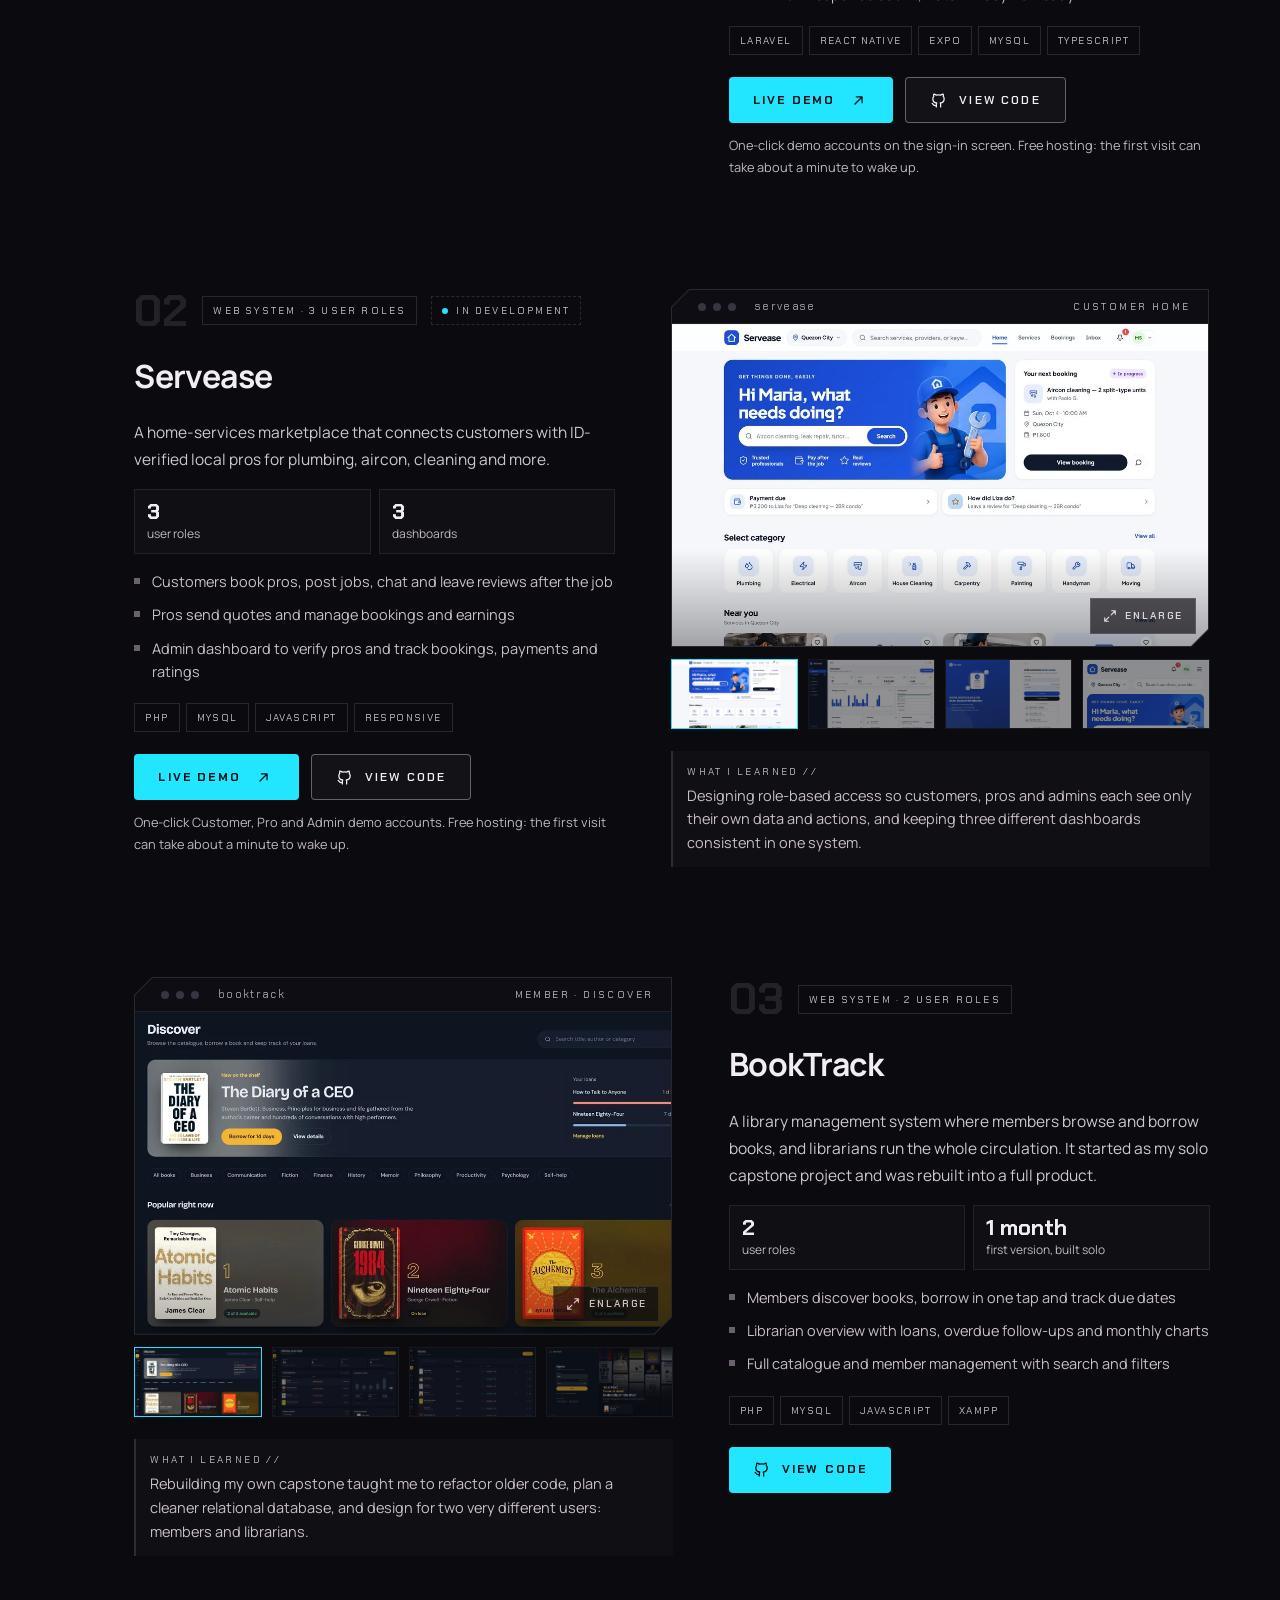
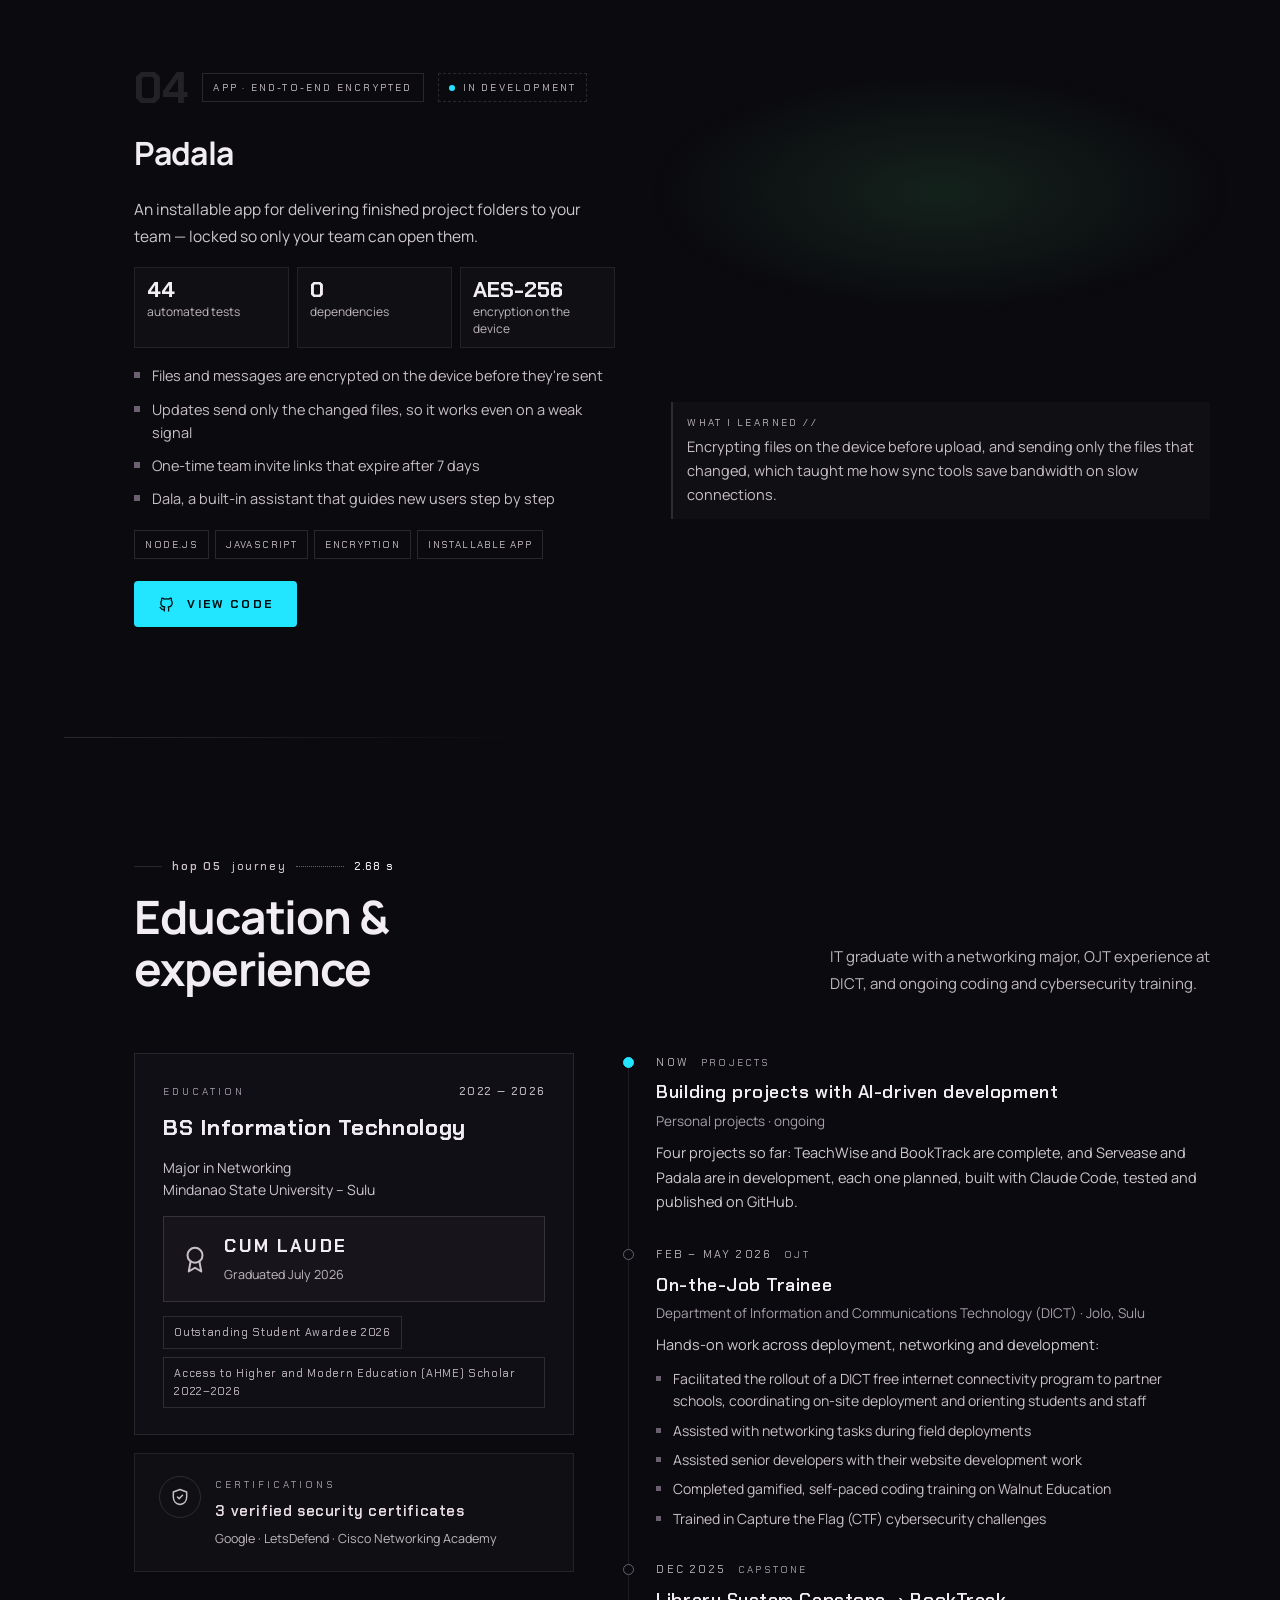
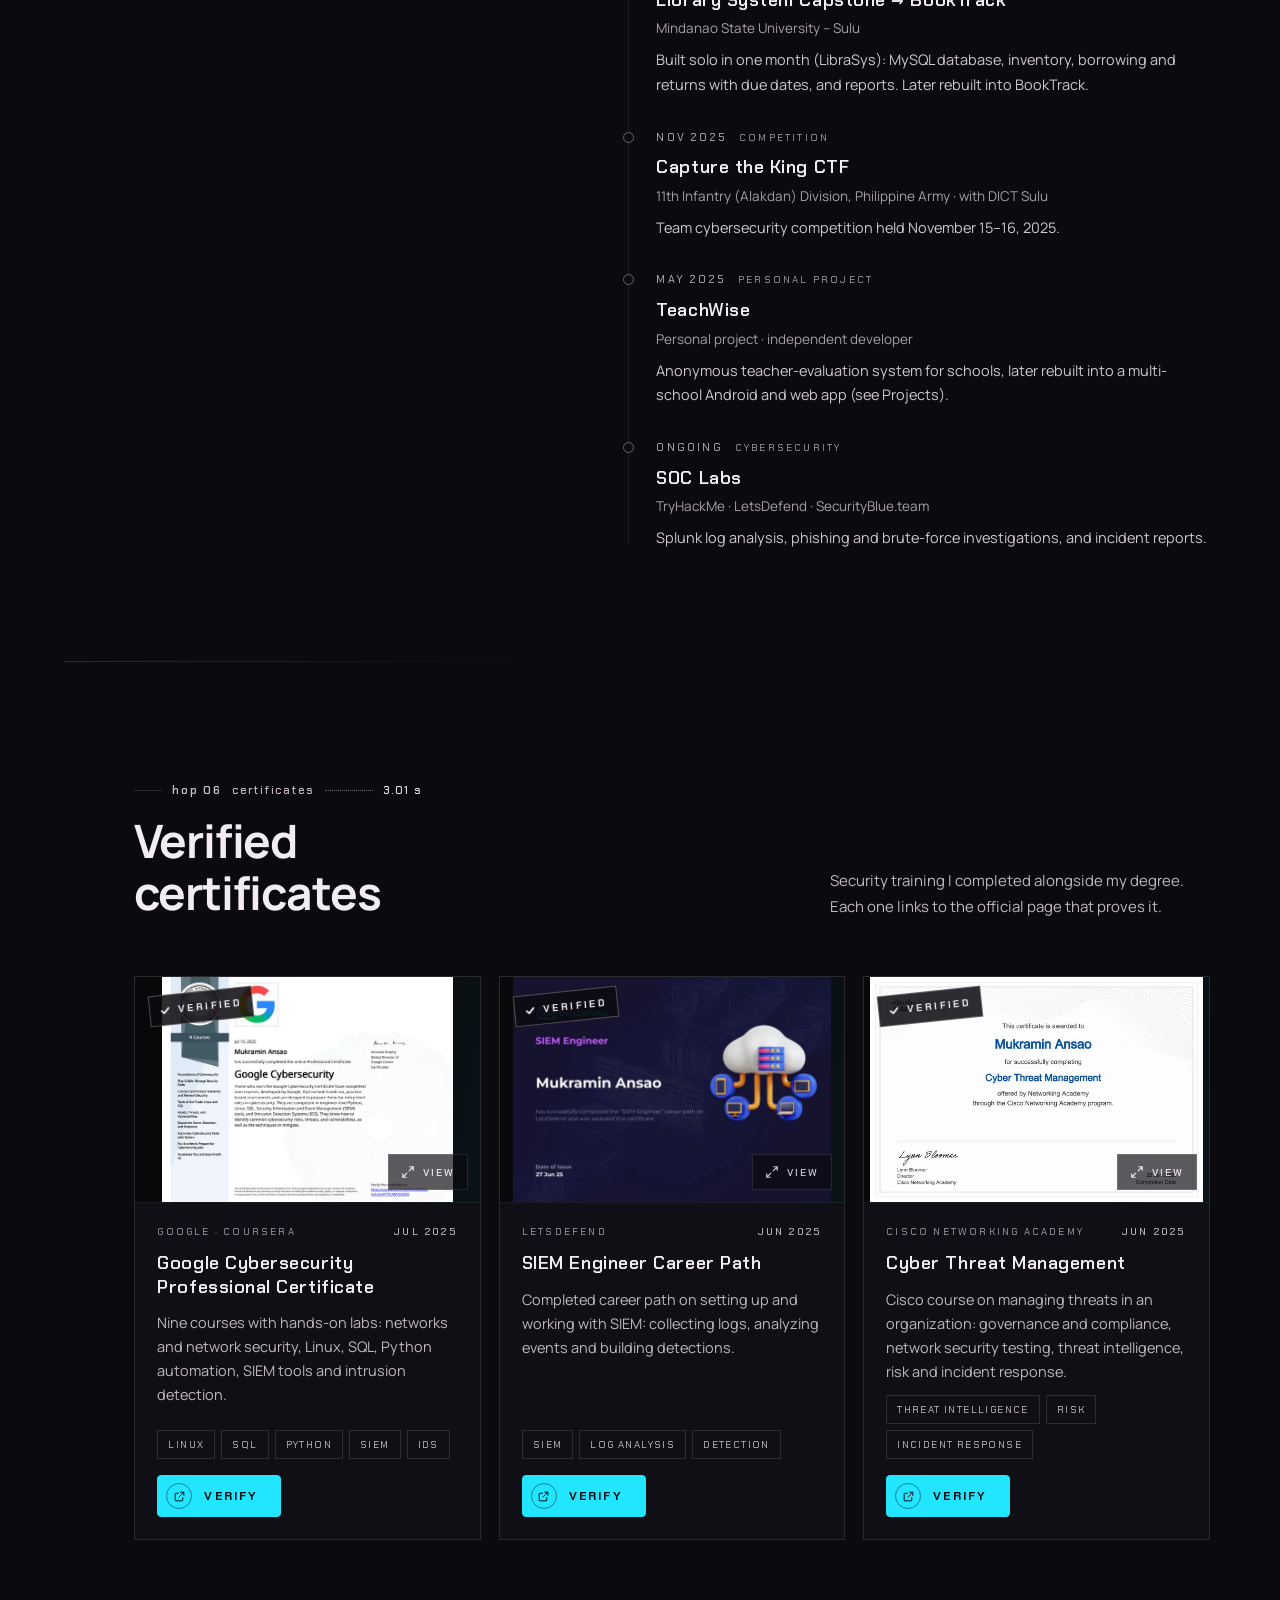
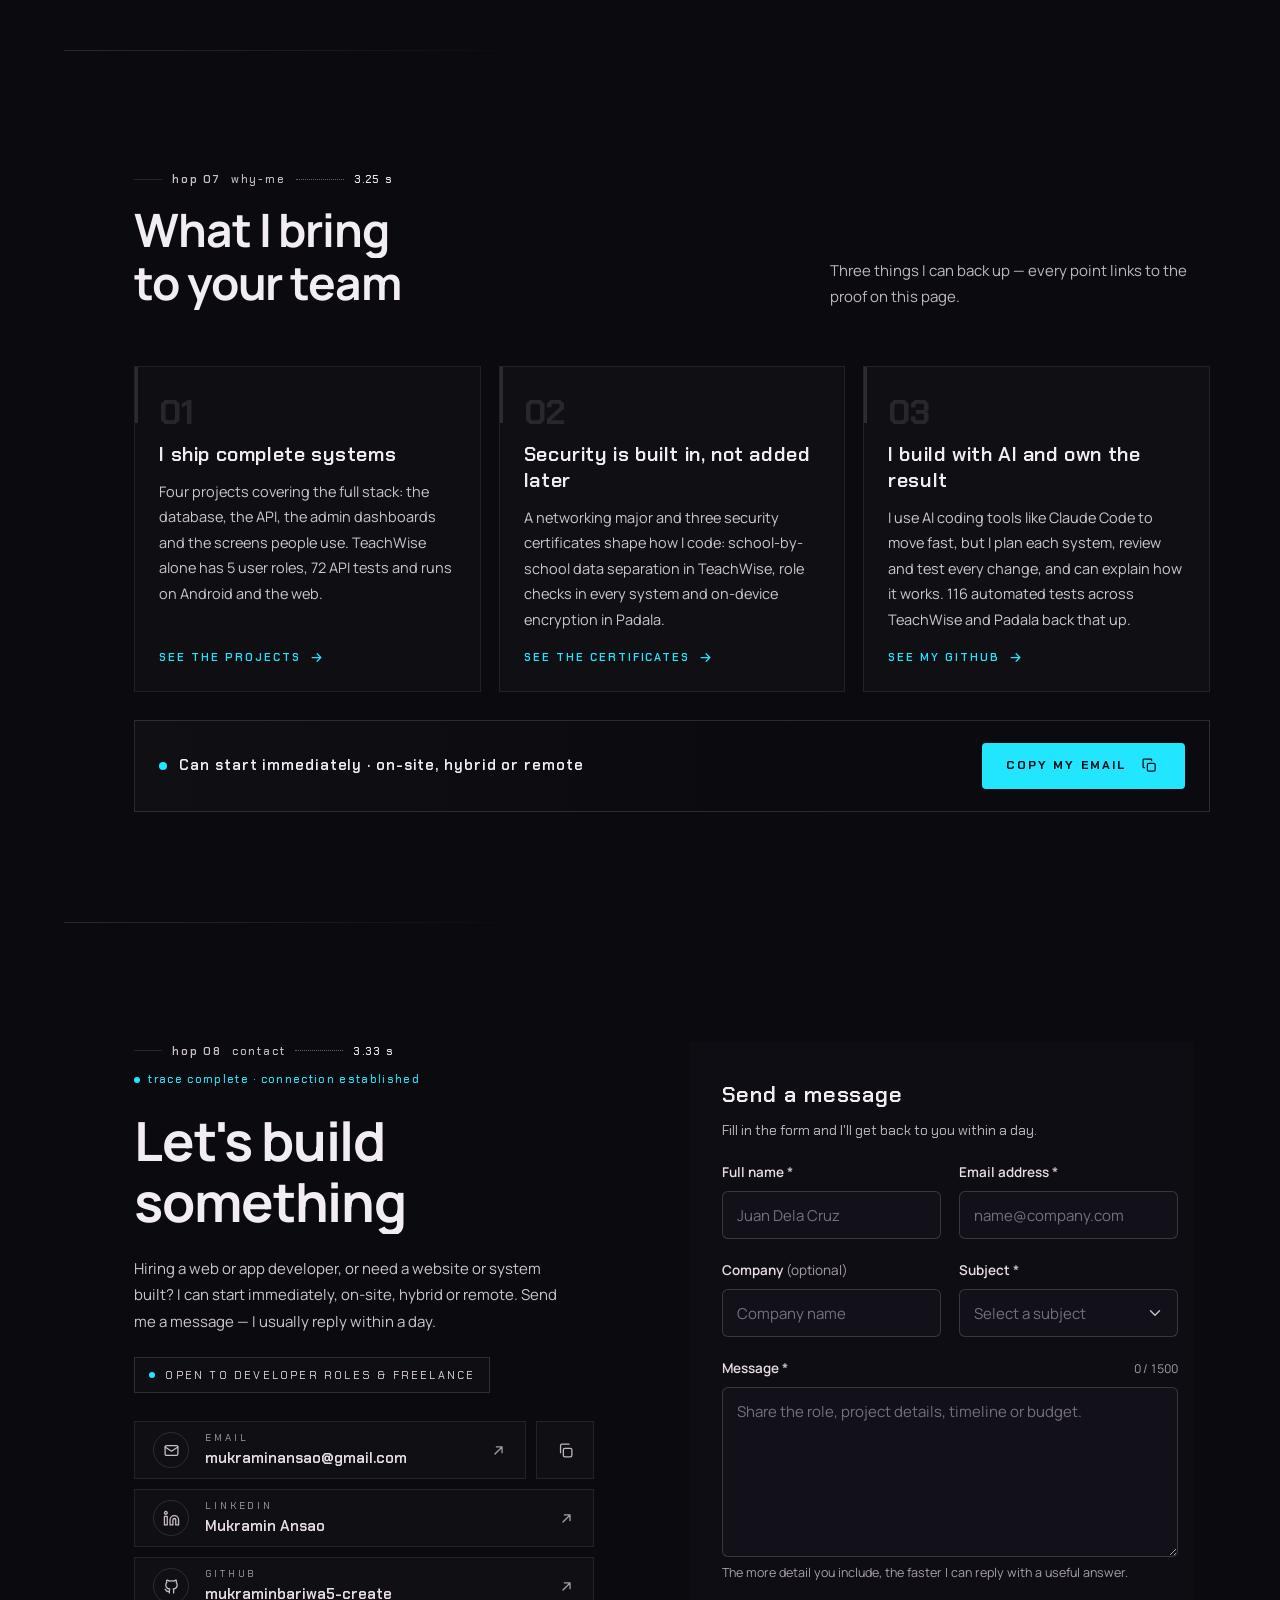
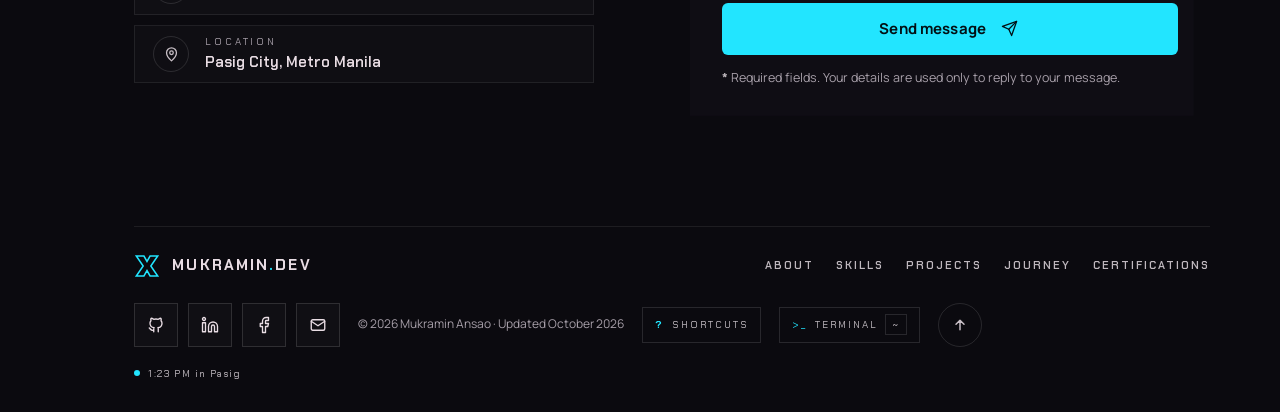
==== commit f3fdcc1a: "Add the Servease live demo to the portfolio and CV Co-Authored-By: Claude Opus 5.5 <noreply@anthropi" ====
--- a/index.html
+++ b/index.html
@@ -160,7 +160,7 @@
   <div class="hero__copy hero__copy--r" data-hero-copy>
     <h2 class="hero__role">WEB &amp; APP DEV</h2>
     <p>Laravel · PHP · MySQL · React Native, built with AI coding tools. I love turning ideas into working software. Open to web and app developer roles and freelance projects.</p>
-    <a class="btn btn--line" href="assets/Mukramin_Ansao_CV.pdf?v=2026-10-26f" download data-magnetic><span class="btn__ring"><svg viewBox="0 0 24 24"><path d="M12 4v12M6 10l6 6 6-6"/></svg></span>DOWNLOAD CV</a>
+    <a class="btn btn--line" href="assets/Mukramin_Ansao_CV.pdf?v=2026-10-26g" download data-magnetic><span class="btn__ring"><svg viewBox="0 0 24 24"><path d="M12 4v12M6 10l6 6 6-6"/></svg></span>DOWNLOAD CV</a>
   </div>
 
   <div class="statbar" data-statbar>
@@ -215,8 +215,8 @@
         <ul class="now__list" data-now></ul>
       </div>
       <div class="about__actions" data-reveal>
-        <a class="btn btn--solid" href="assets/Mukramin_Ansao_CV.pdf?v=2026-10-26f" download data-magnetic>DOWNLOAD CV <span class="btn__ico"><svg viewBox="0 0 24 24"><path d="M12 4v12M6 10l6 6 6-6M4 20h16"/></svg></span></a>
-        <a class="btn btn--ghost" href="assets/Mukramin_Ansao_CV.pdf?v=2026-10-26f" target="_blank" rel="noopener" data-magnetic>VIEW CV <span class="btn__ico"><svg viewBox="0 0 24 24"><path d="M2 12s3.6-7 10-7 10 7 10 7-3.6 7-10 7S2 12 2 12z"/><circle cx="12" cy="12" r="3"/></svg></span></a>
+        <a class="btn btn--solid" href="assets/Mukramin_Ansao_CV.pdf?v=2026-10-26g" download data-magnetic>DOWNLOAD CV <span class="btn__ico"><svg viewBox="0 0 24 24"><path d="M12 4v12M6 10l6 6 6-6M4 20h16"/></svg></span></a>
+        <a class="btn btn--ghost" href="assets/Mukramin_Ansao_CV.pdf?v=2026-10-26g" target="_blank" rel="noopener" data-magnetic>VIEW CV <span class="btn__ico"><svg viewBox="0 0 24 24"><path d="M2 12s3.6-7 10-7 10 7 10 7-3.6 7-10 7S2 12 2 12z"/><circle cx="12" cy="12" r="3"/></svg></span></a>
       </div>
     </div>
   </div>
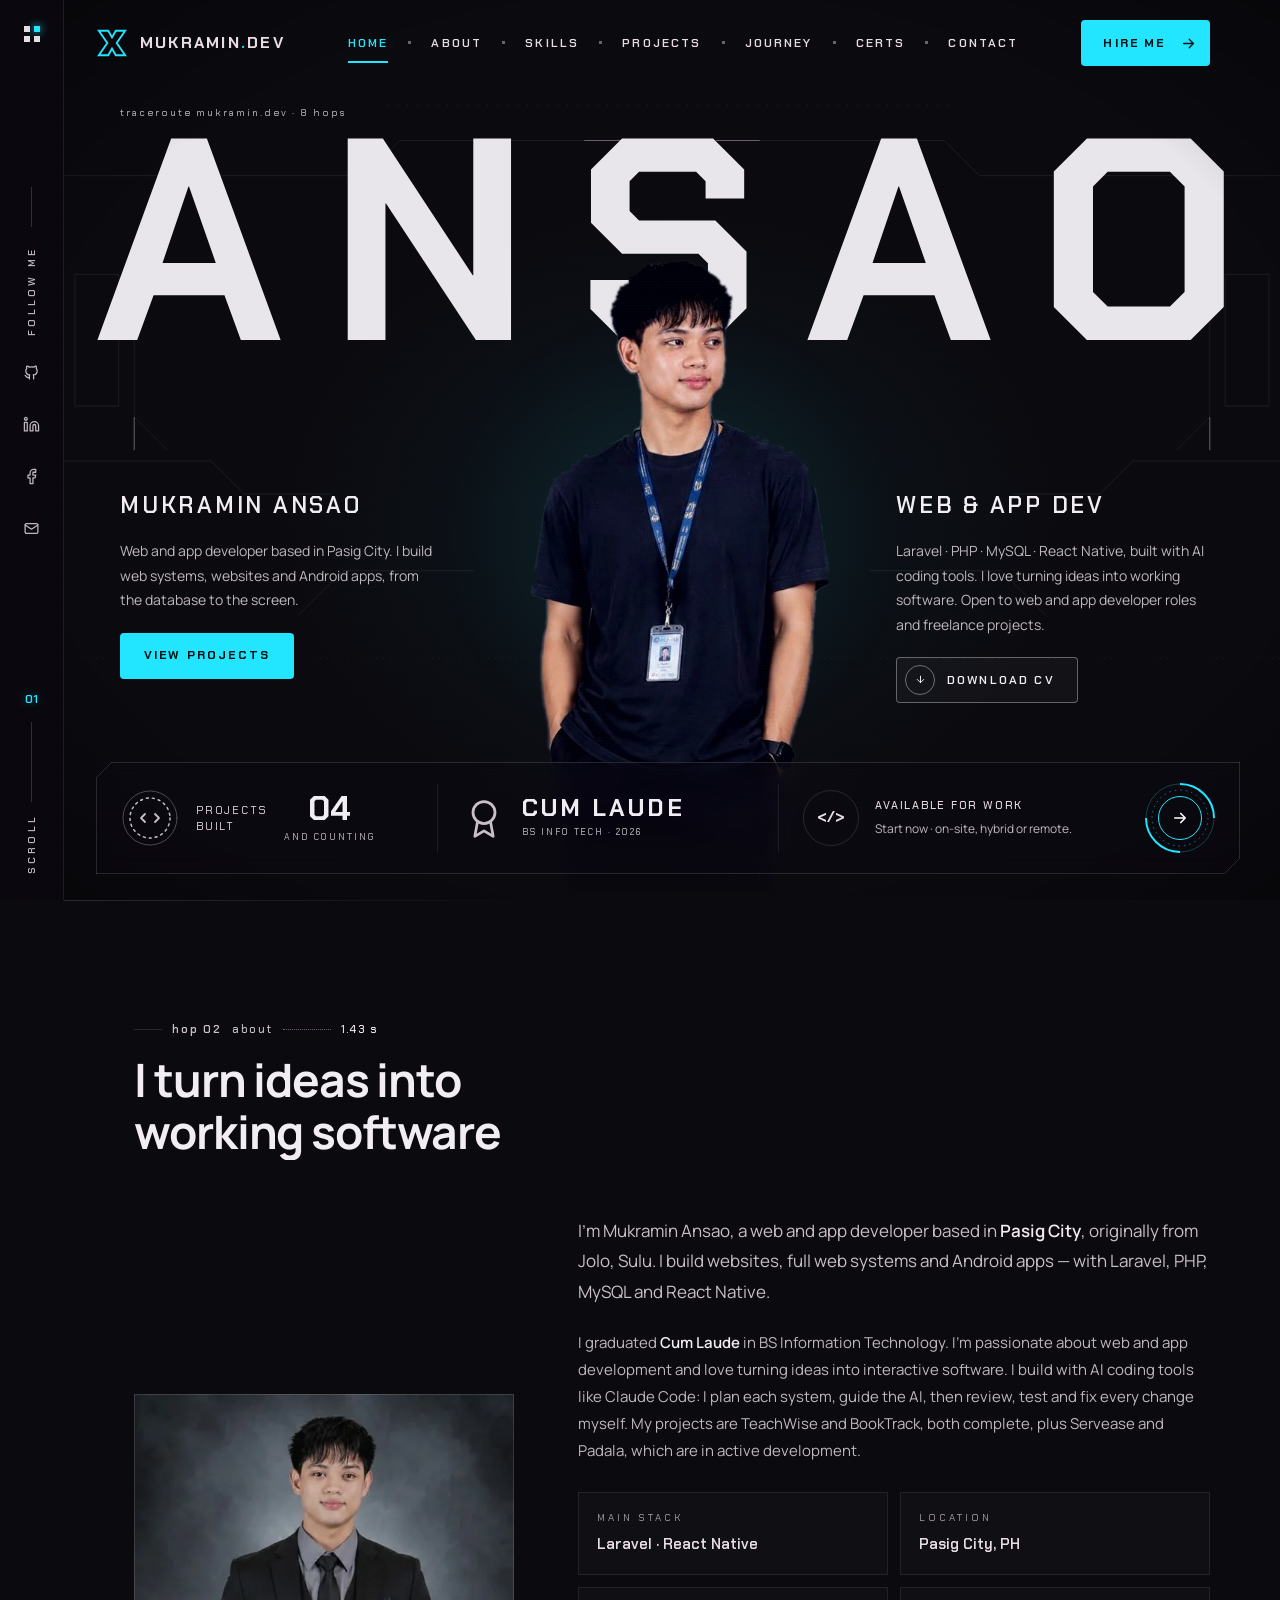
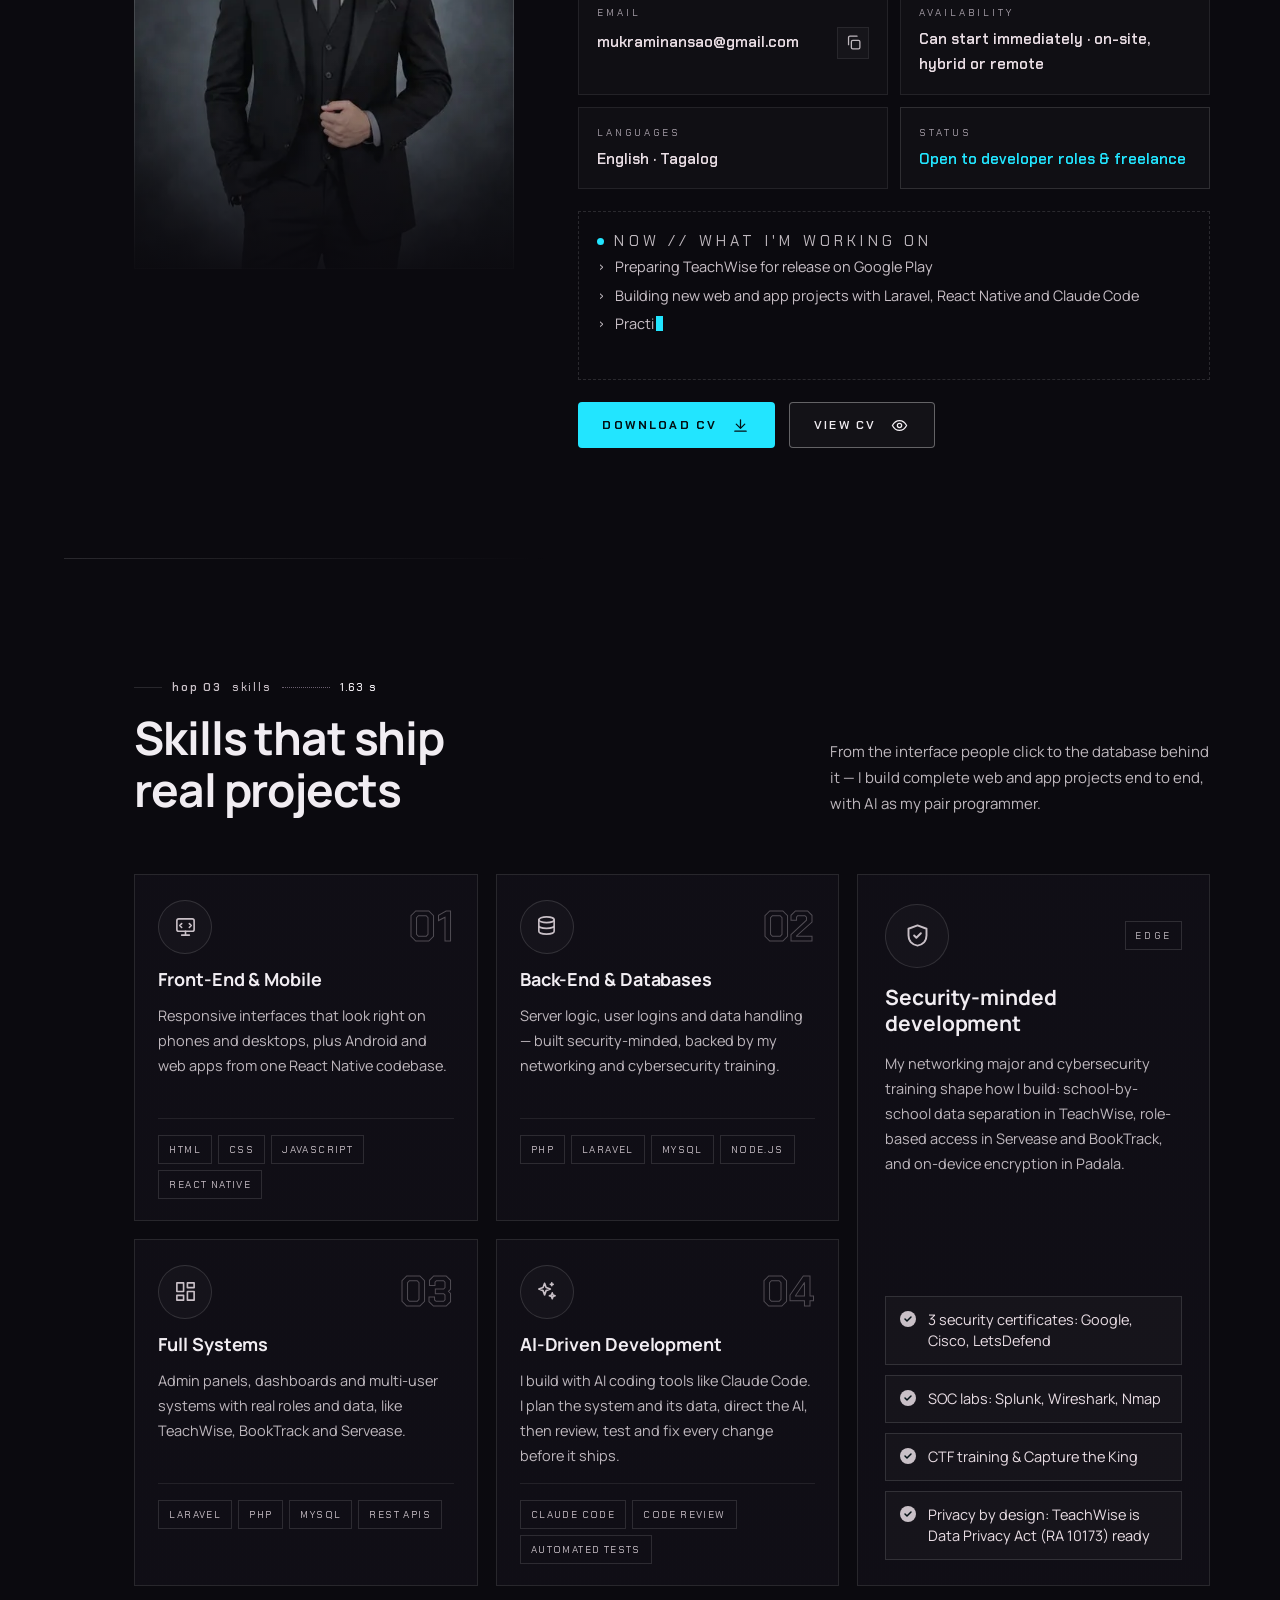
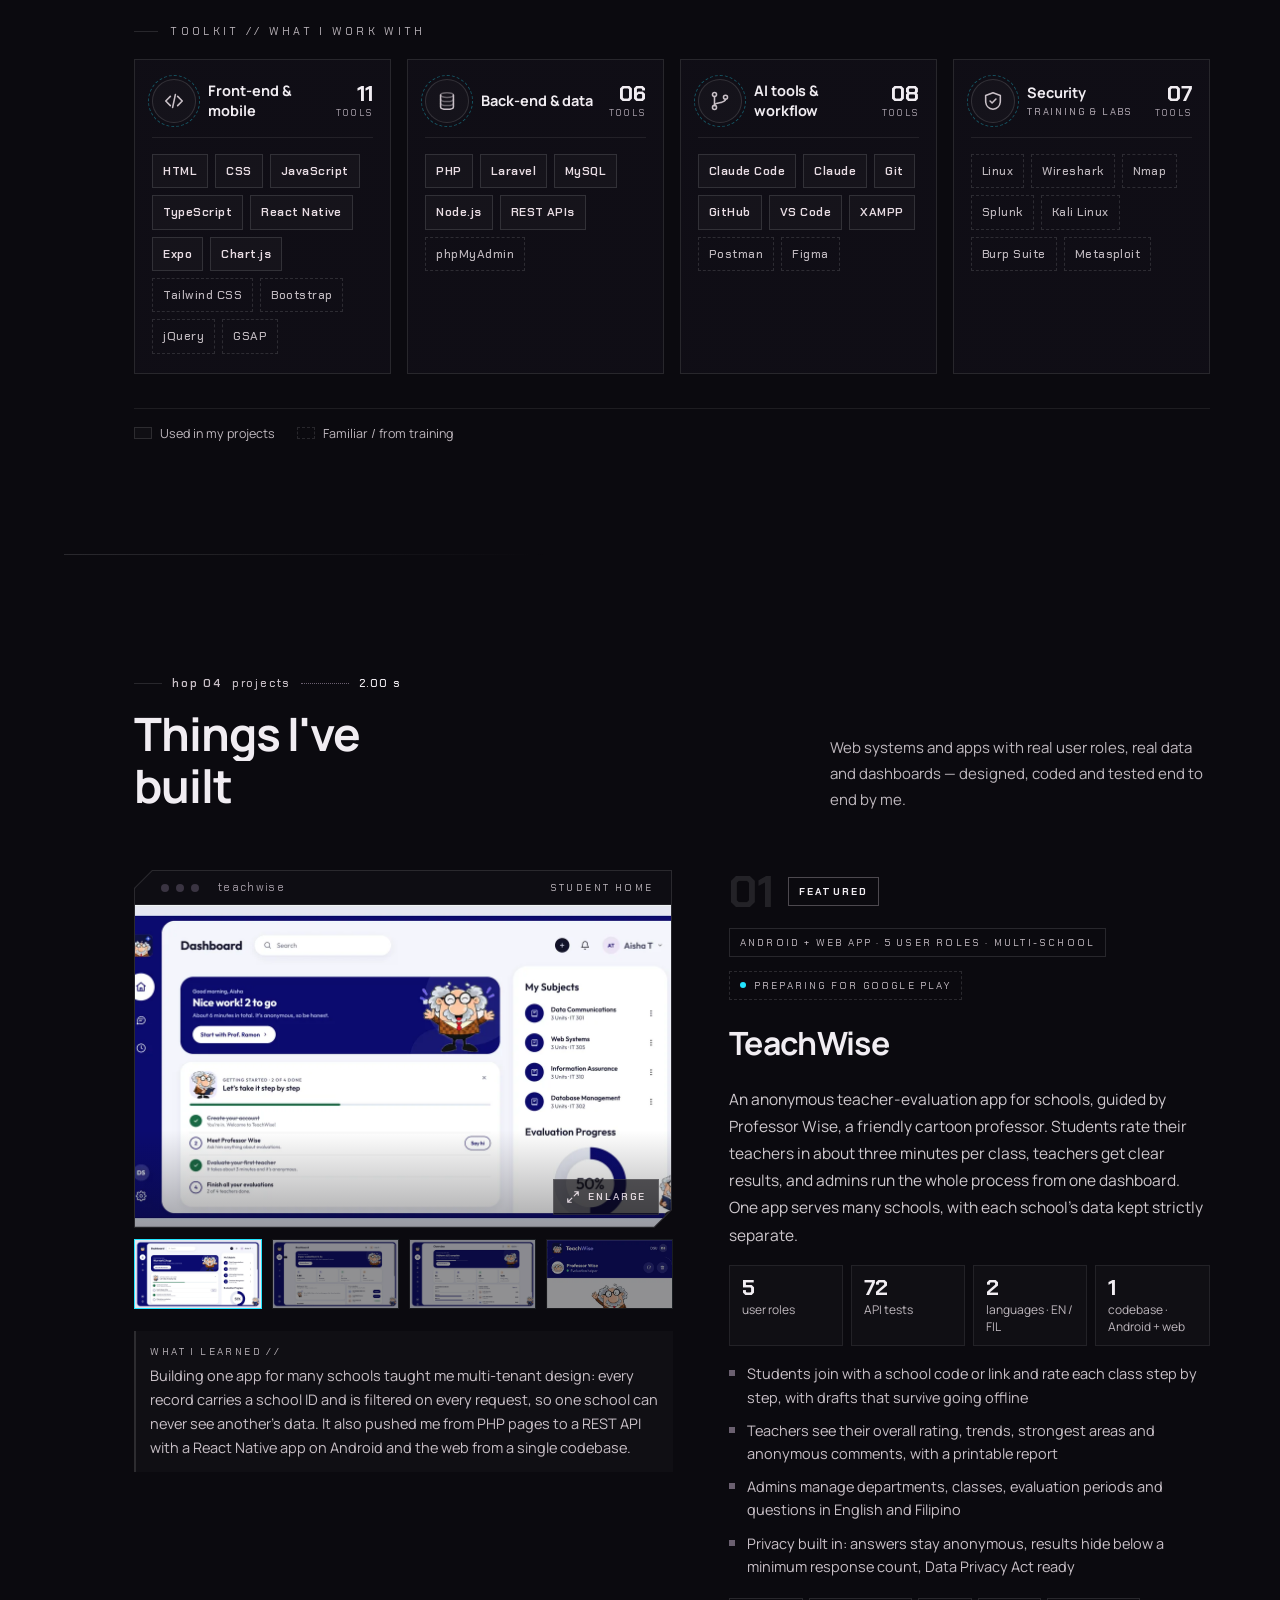
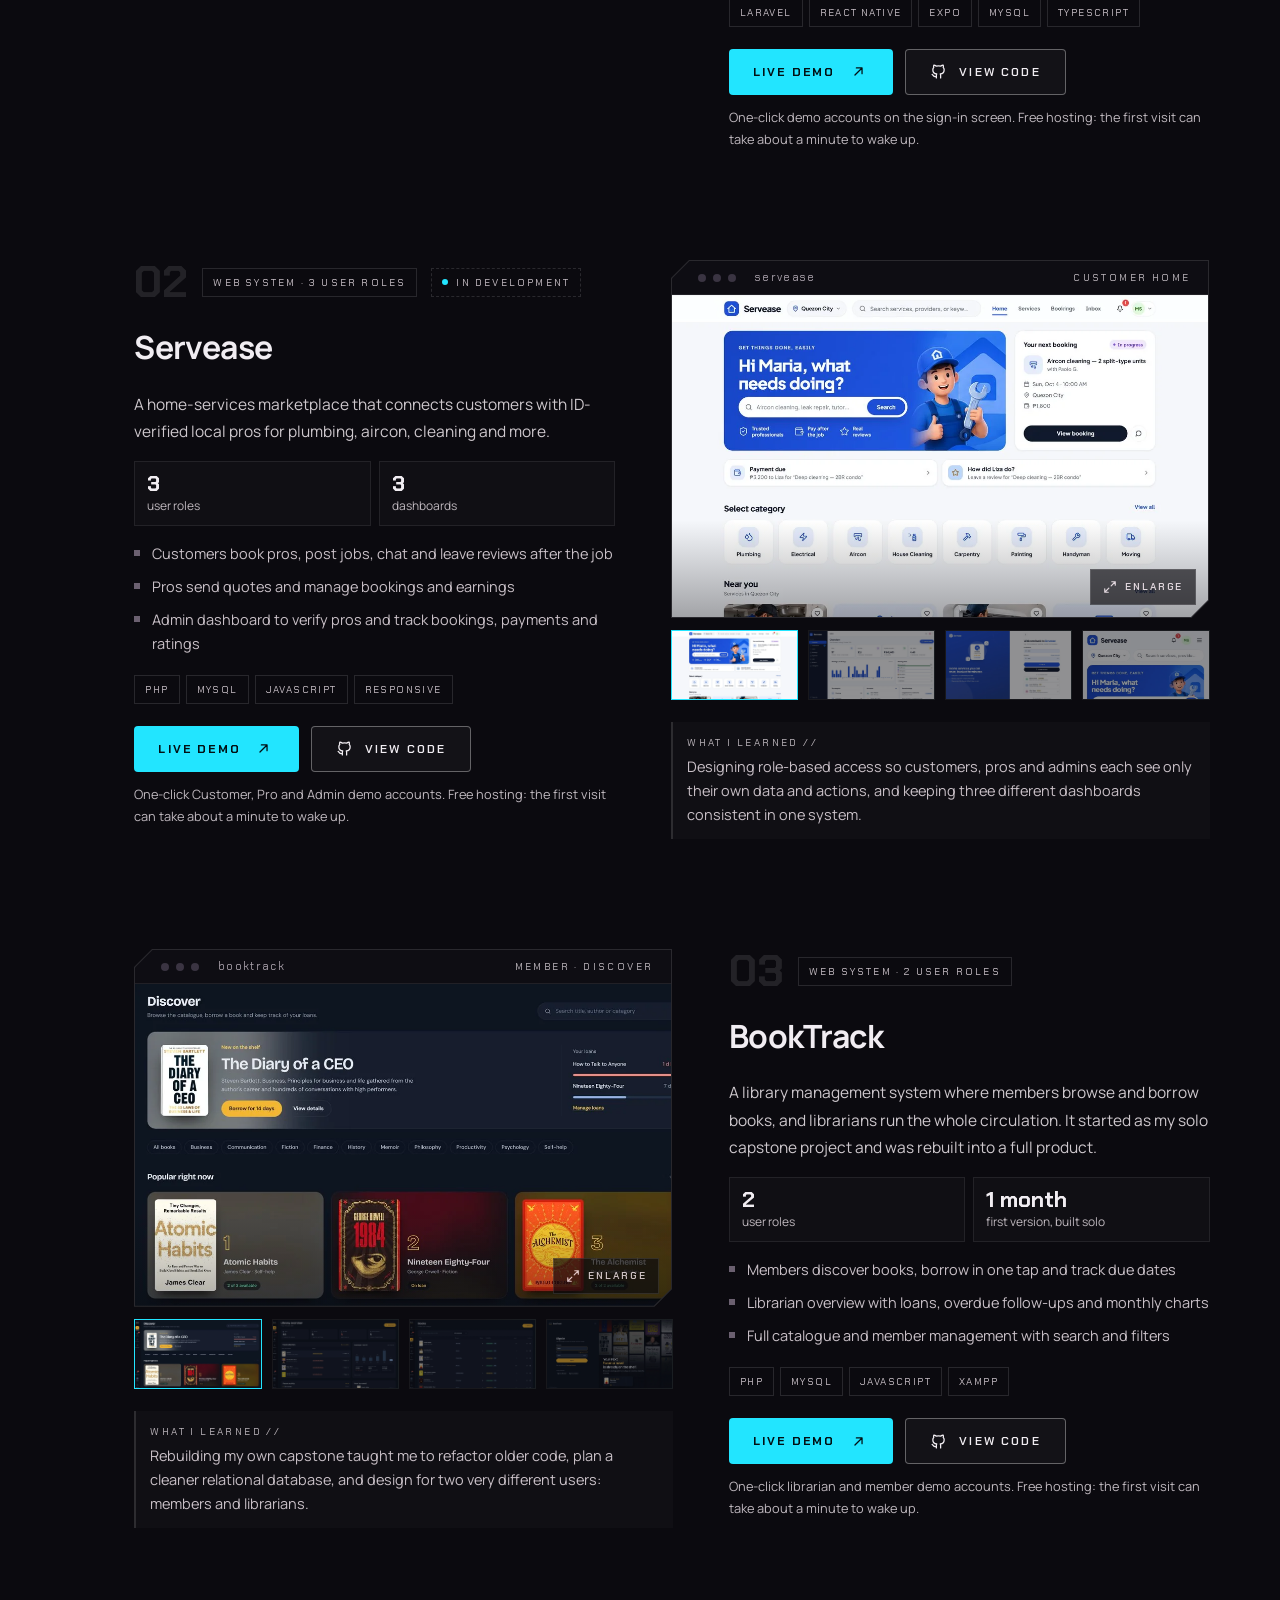
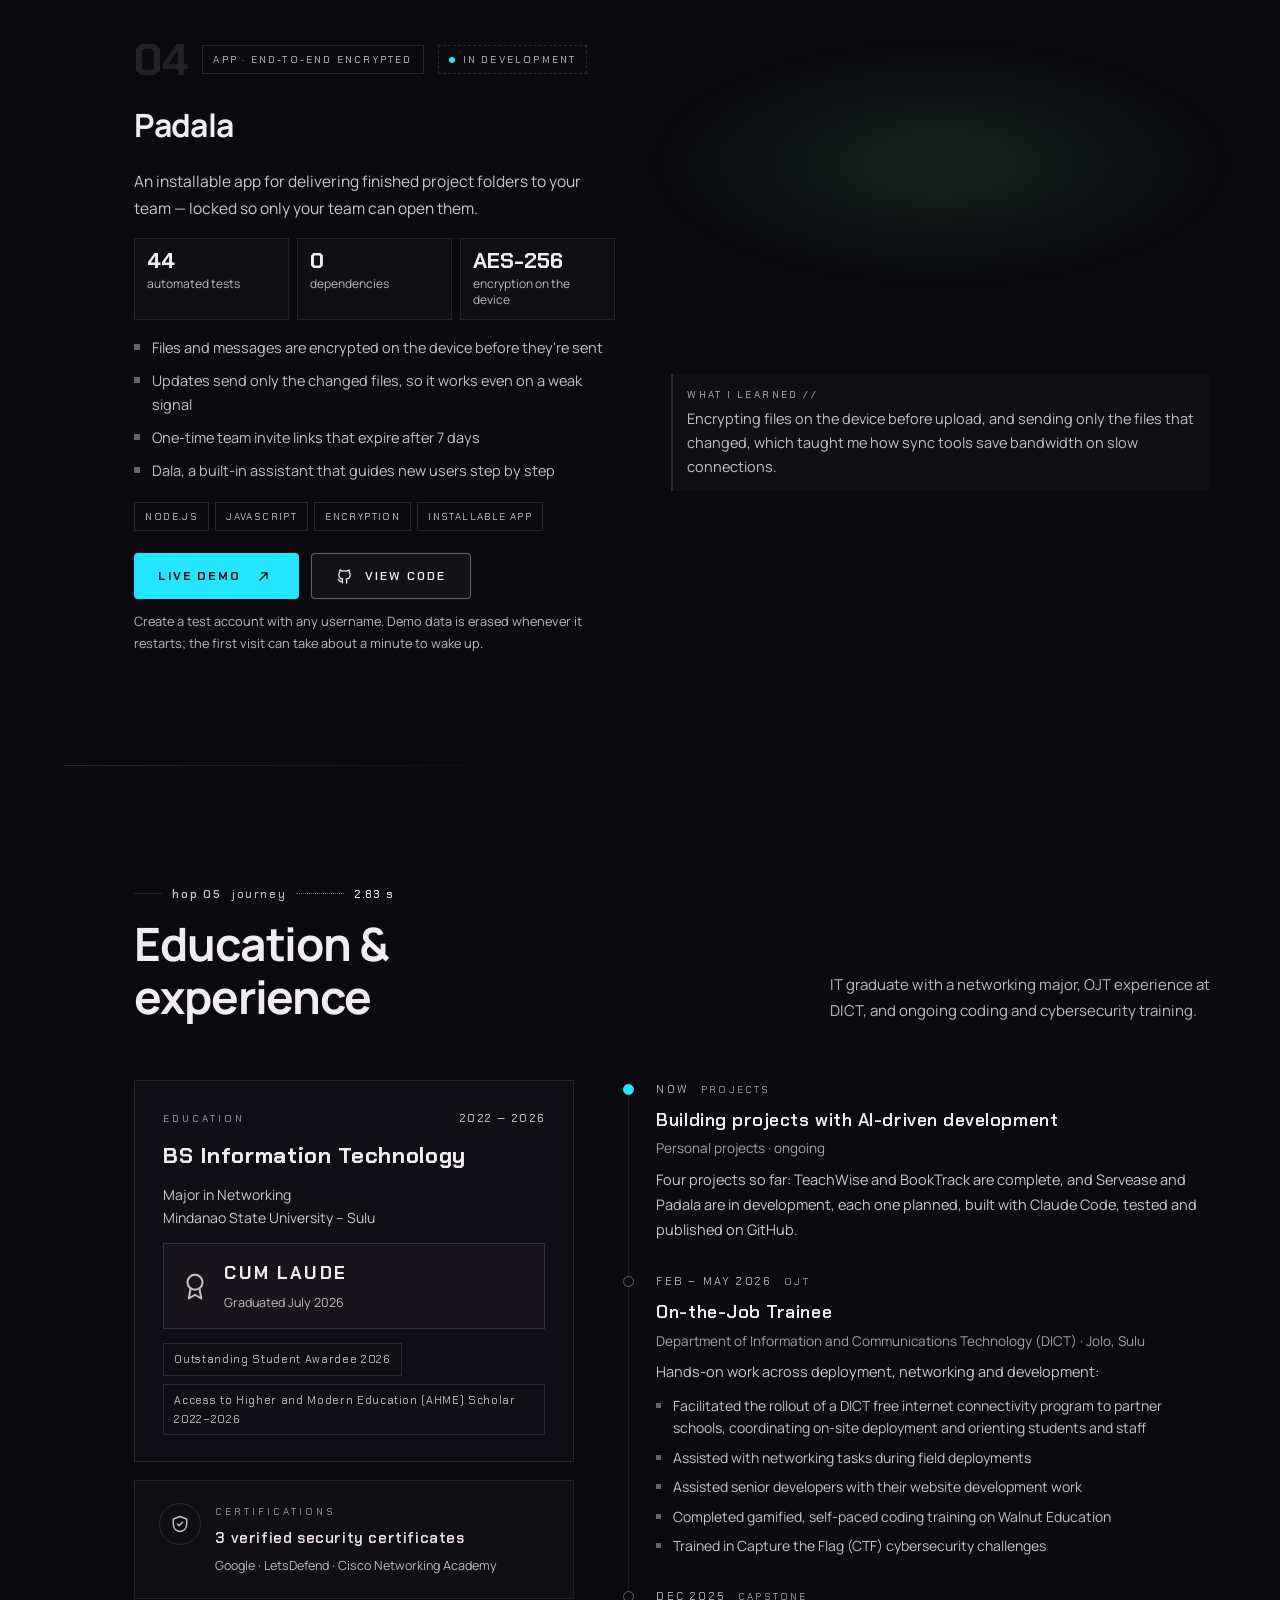
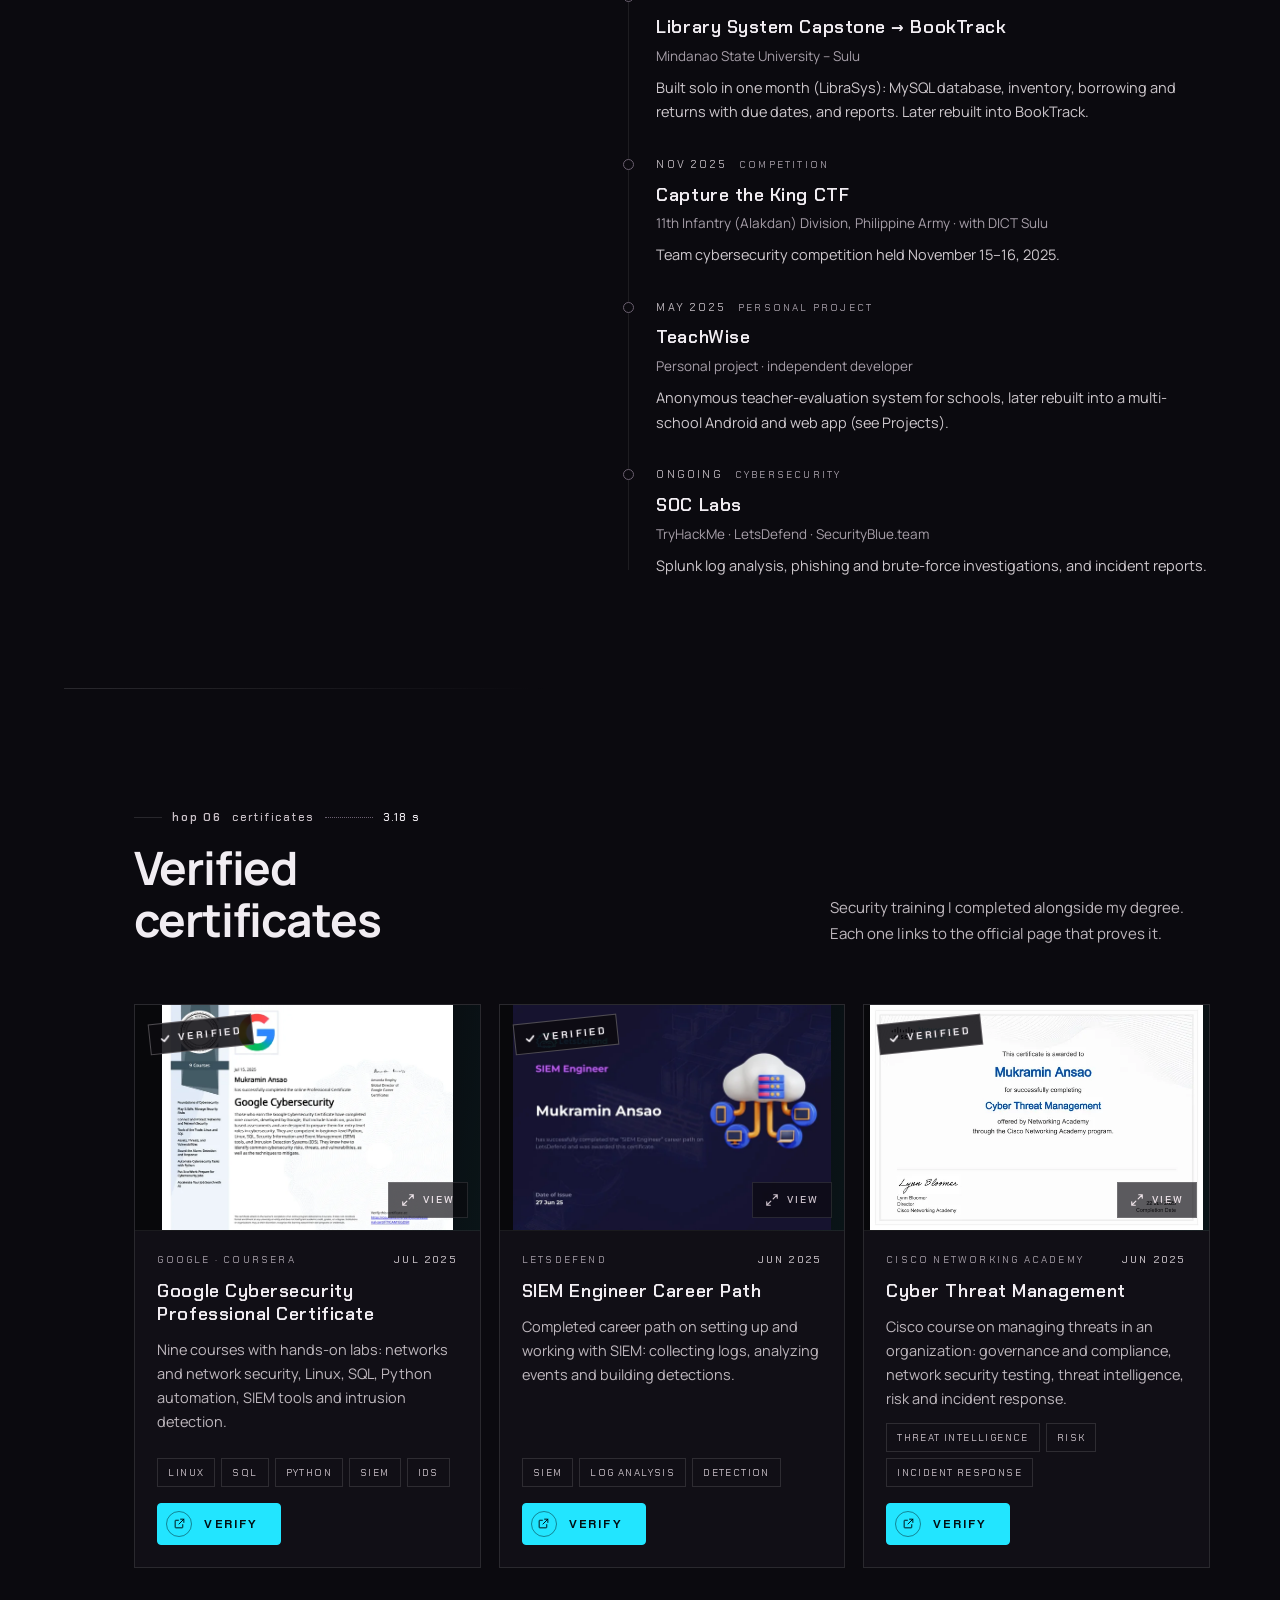
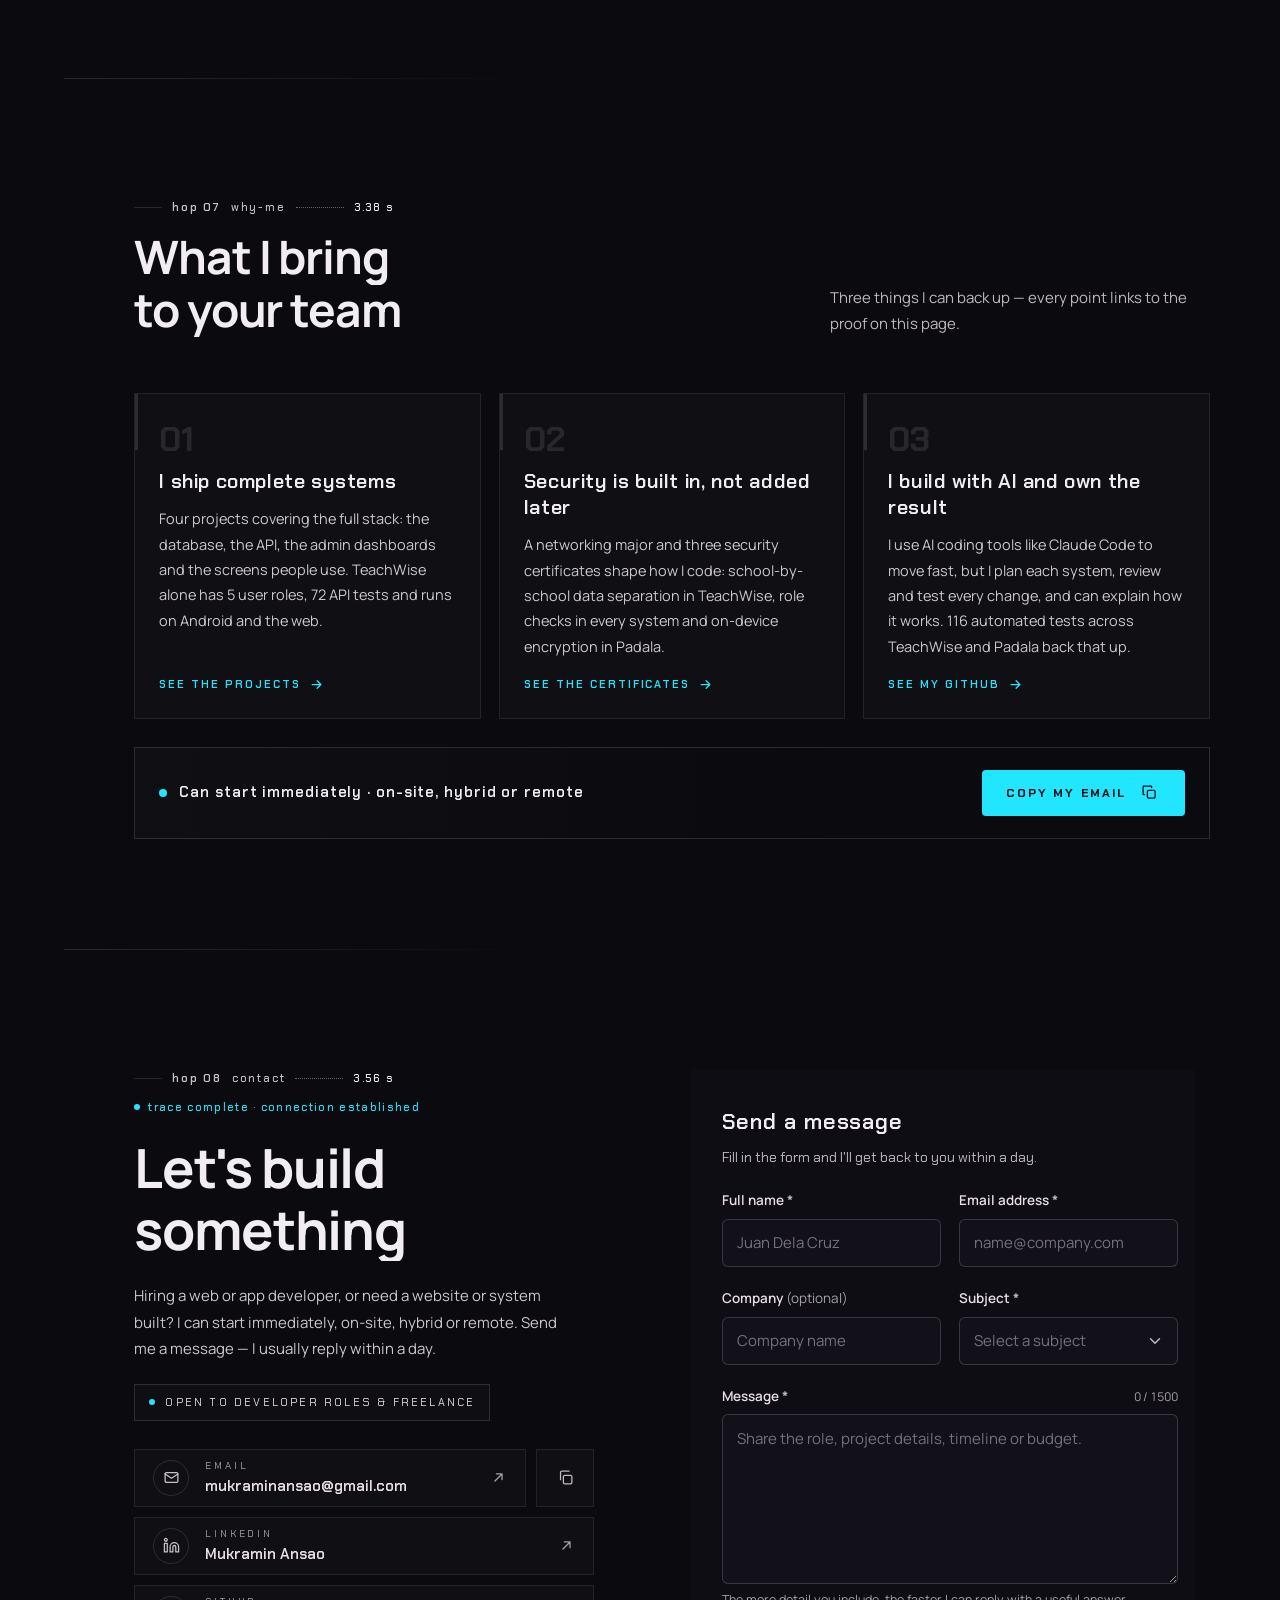
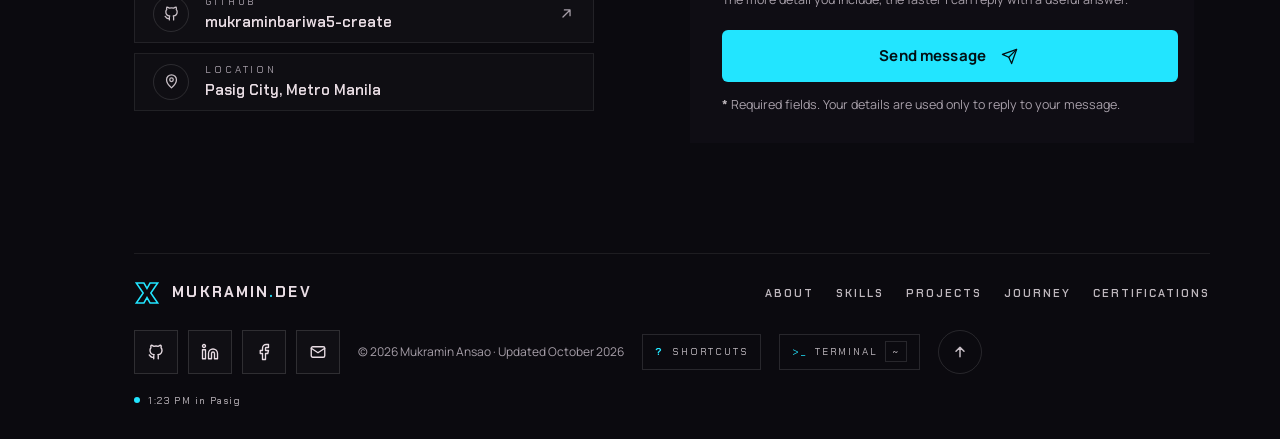
==== commit 43d9c11d: "Add BookTrack and Padala live demos to the portfolio and CV Co-Authored-By: Claude Opus 5.5 <noreply" ====
--- a/index.html
+++ b/index.html
@@ -160,7 +160,7 @@
   <div class="hero__copy hero__copy--r" data-hero-copy>
     <h2 class="hero__role">WEB &amp; APP DEV</h2>
     <p>Laravel · PHP · MySQL · React Native, built with AI coding tools. I love turning ideas into working software. Open to web and app developer roles and freelance projects.</p>
-    <a class="btn btn--line" href="assets/Mukramin_Ansao_CV.pdf?v=2026-10-26g" download data-magnetic><span class="btn__ring"><svg viewBox="0 0 24 24"><path d="M12 4v12M6 10l6 6 6-6"/></svg></span>DOWNLOAD CV</a>
+    <a class="btn btn--line" href="assets/Mukramin_Ansao_CV.pdf?v=2026-10-26h" download data-magnetic><span class="btn__ring"><svg viewBox="0 0 24 24"><path d="M12 4v12M6 10l6 6 6-6"/></svg></span>DOWNLOAD CV</a>
   </div>
 
   <div class="statbar" data-statbar>
@@ -215,8 +215,8 @@
         <ul class="now__list" data-now></ul>
       </div>
       <div class="about__actions" data-reveal>
-        <a class="btn btn--solid" href="assets/Mukramin_Ansao_CV.pdf?v=2026-10-26g" download data-magnetic>DOWNLOAD CV <span class="btn__ico"><svg viewBox="0 0 24 24"><path d="M12 4v12M6 10l6 6 6-6M4 20h16"/></svg></span></a>
-        <a class="btn btn--ghost" href="assets/Mukramin_Ansao_CV.pdf?v=2026-10-26g" target="_blank" rel="noopener" data-magnetic>VIEW CV <span class="btn__ico"><svg viewBox="0 0 24 24"><path d="M2 12s3.6-7 10-7 10 7 10 7-3.6 7-10 7S2 12 2 12z"/><circle cx="12" cy="12" r="3"/></svg></span></a>
+        <a class="btn btn--solid" href="assets/Mukramin_Ansao_CV.pdf?v=2026-10-26h" download data-magnetic>DOWNLOAD CV <span class="btn__ico"><svg viewBox="0 0 24 24"><path d="M12 4v12M6 10l6 6 6-6M4 20h16"/></svg></span></a>
+        <a class="btn btn--ghost" href="assets/Mukramin_Ansao_CV.pdf?v=2026-10-26h" target="_blank" rel="noopener" data-magnetic>VIEW CV <span class="btn__ico"><svg viewBox="0 0 24 24"><path d="M2 12s3.6-7 10-7 10 7 10 7-3.6 7-10 7S2 12 2 12z"/><circle cx="12" cy="12" r="3"/></svg></span></a>
       </div>
     </div>
   </div>
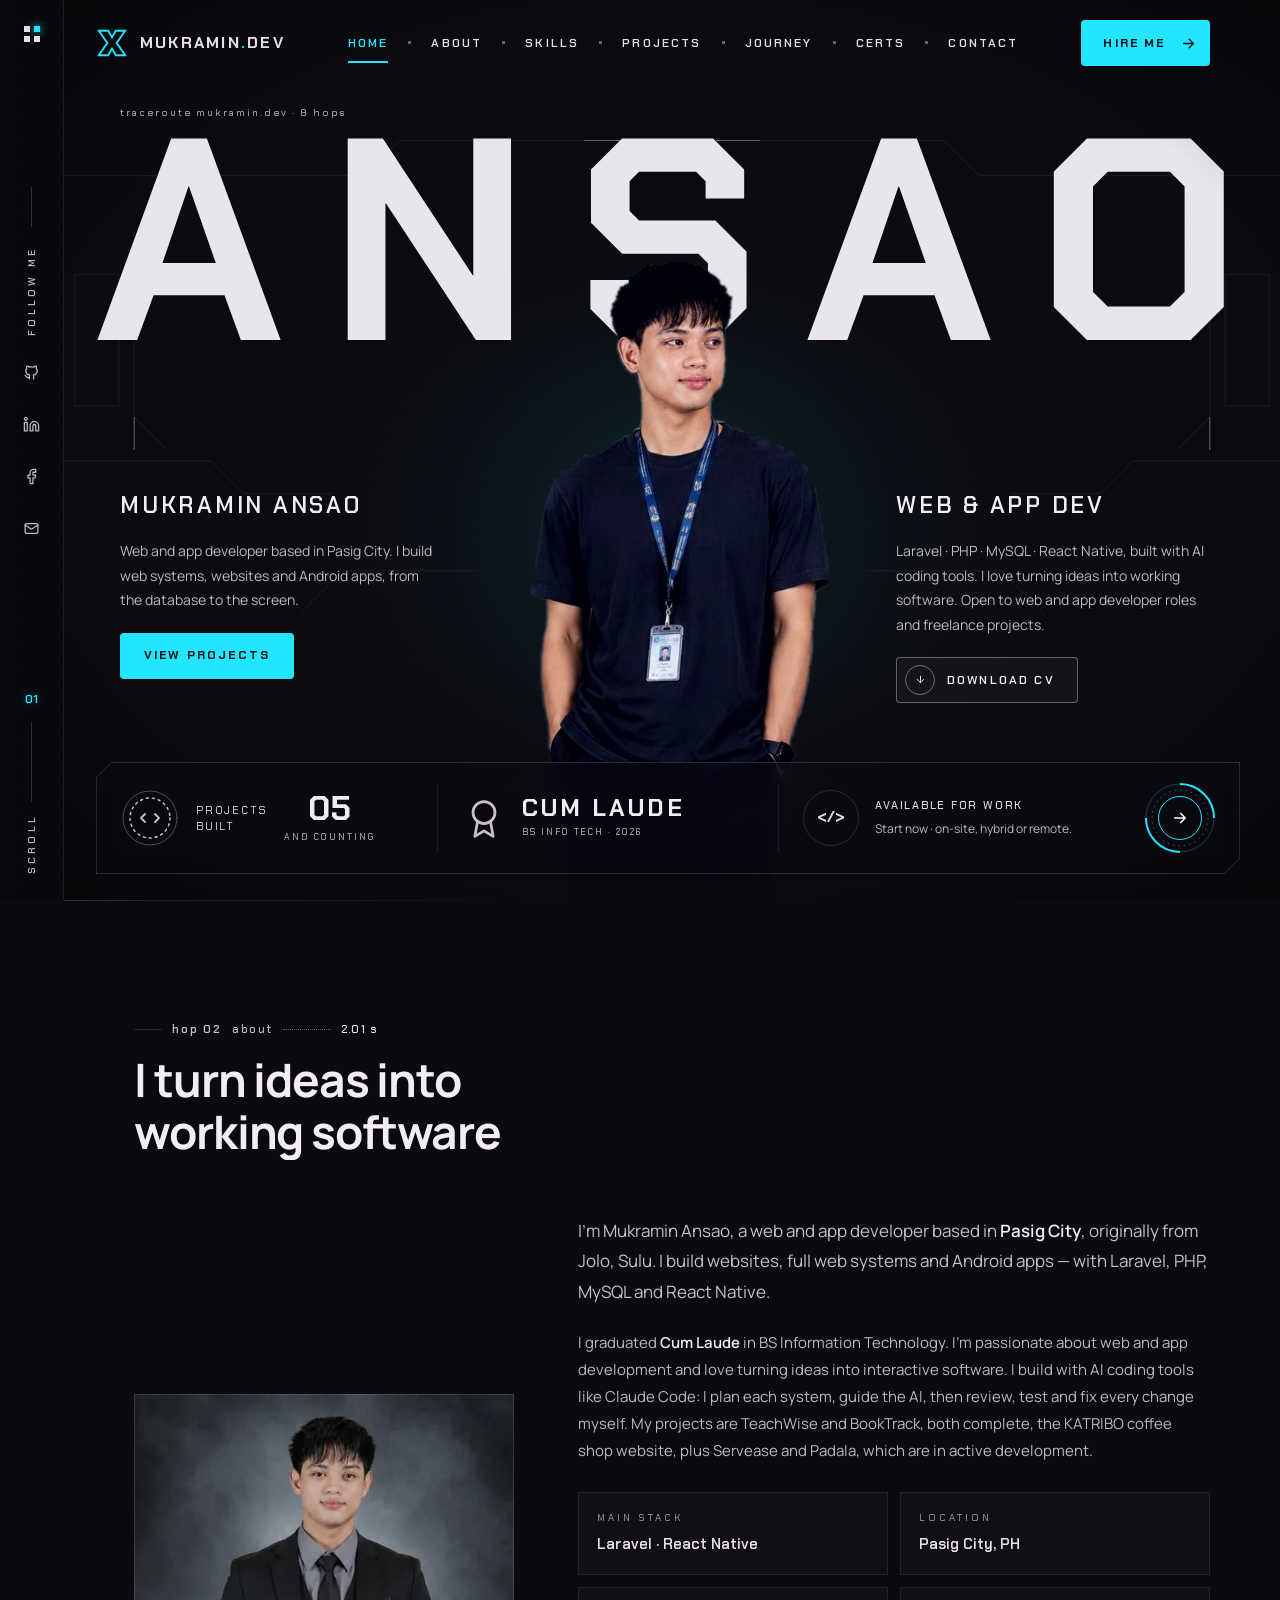
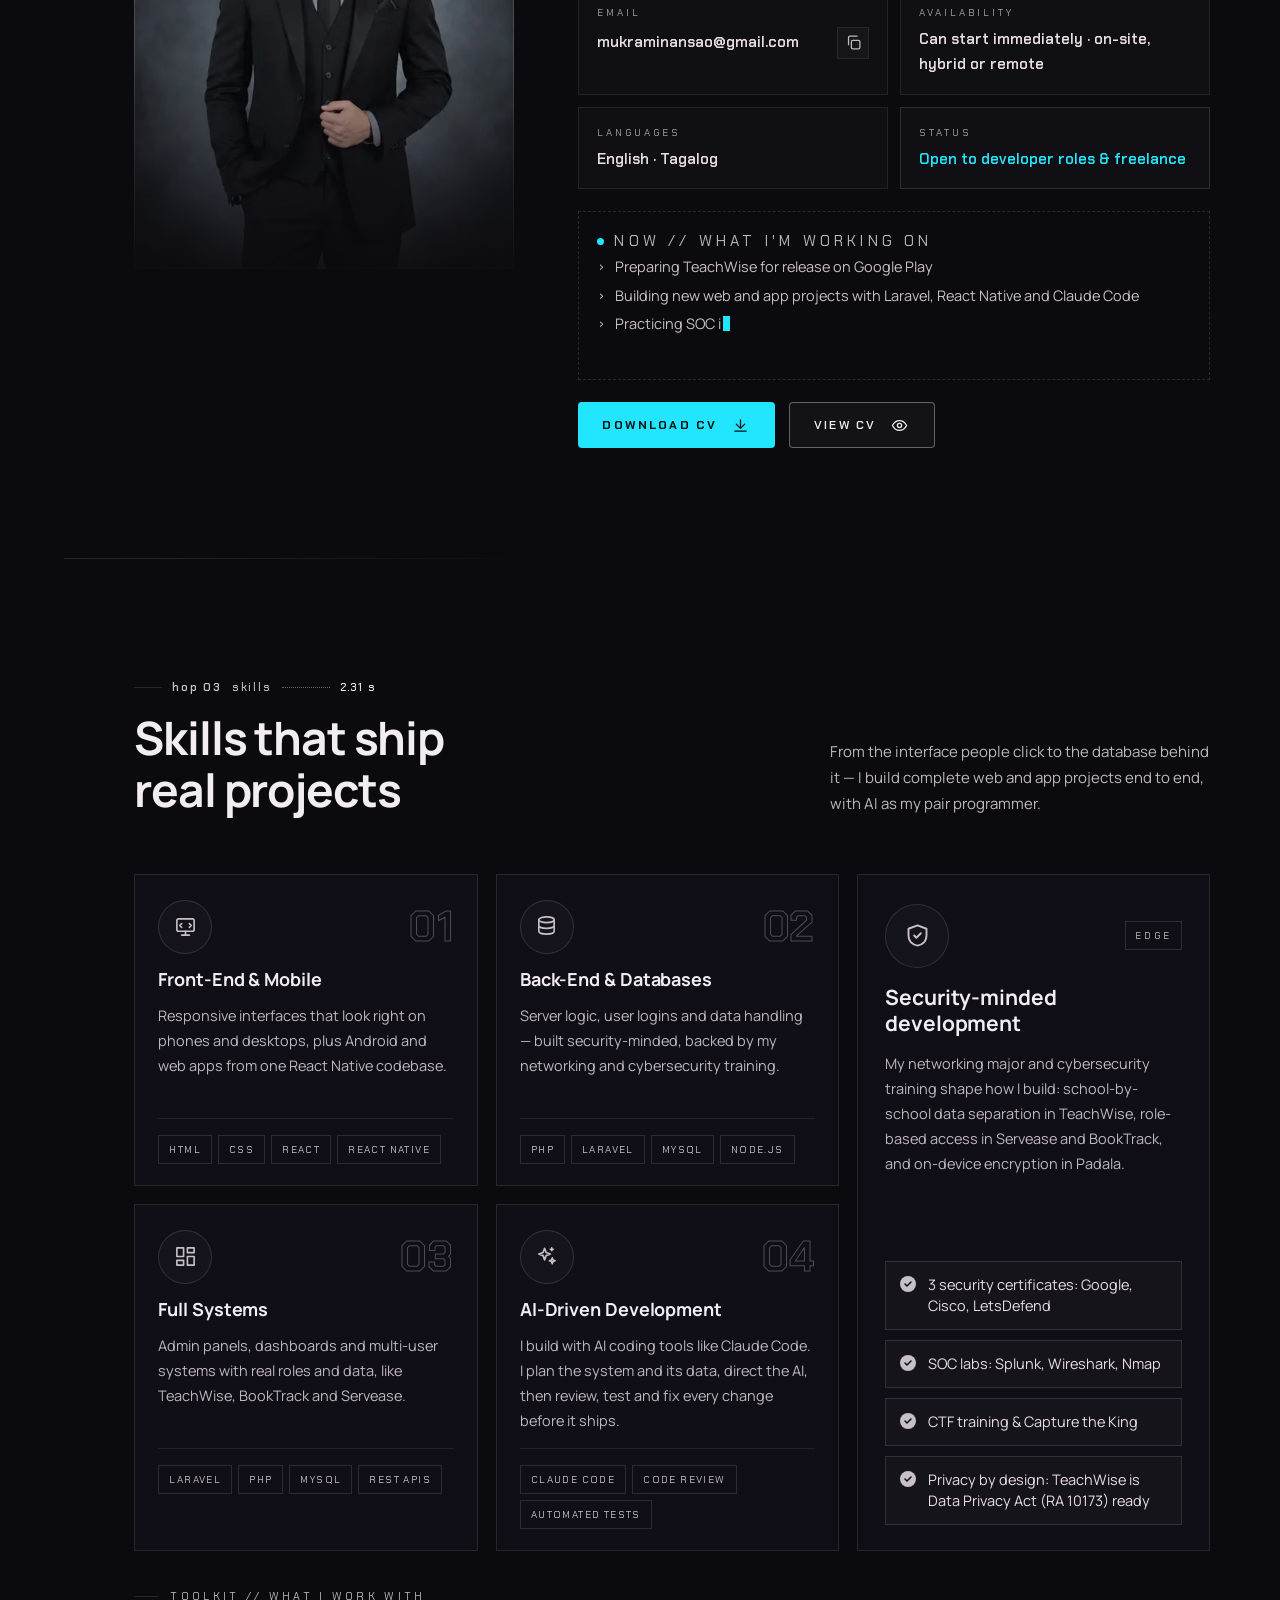
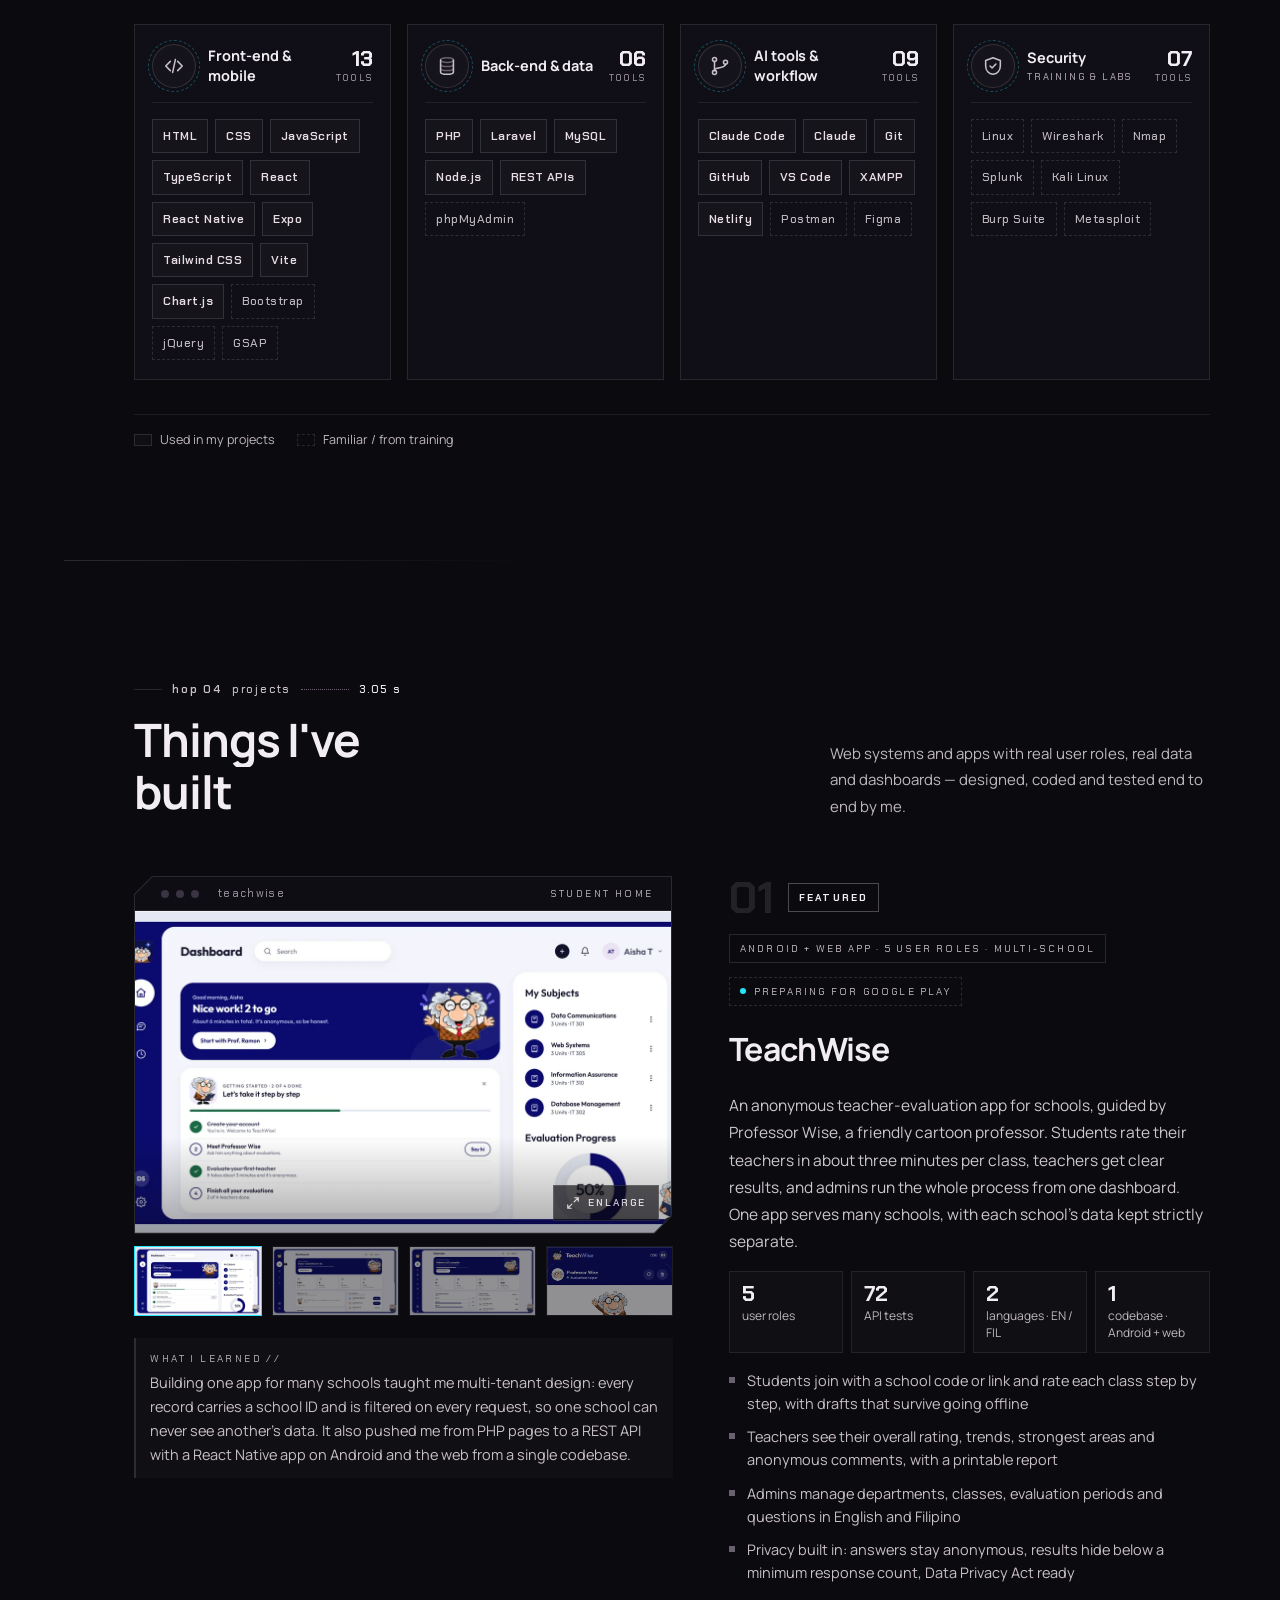
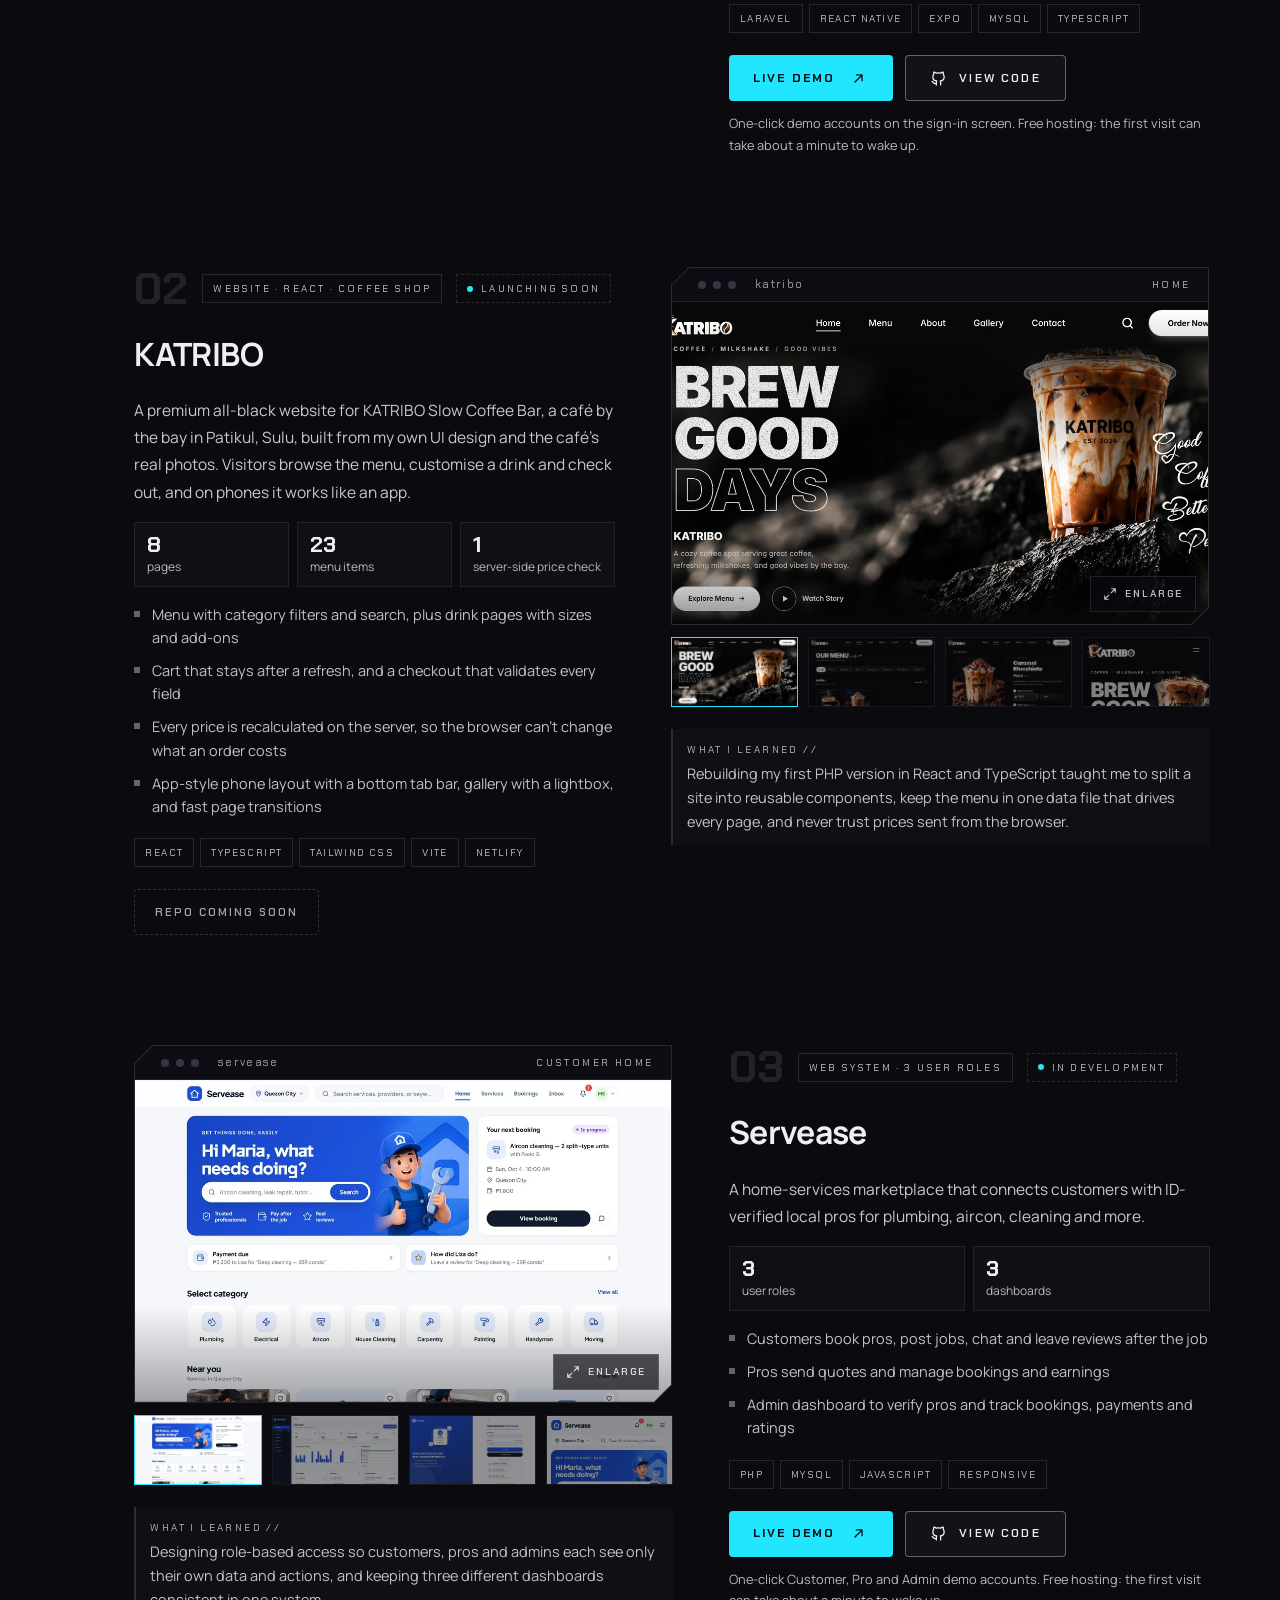
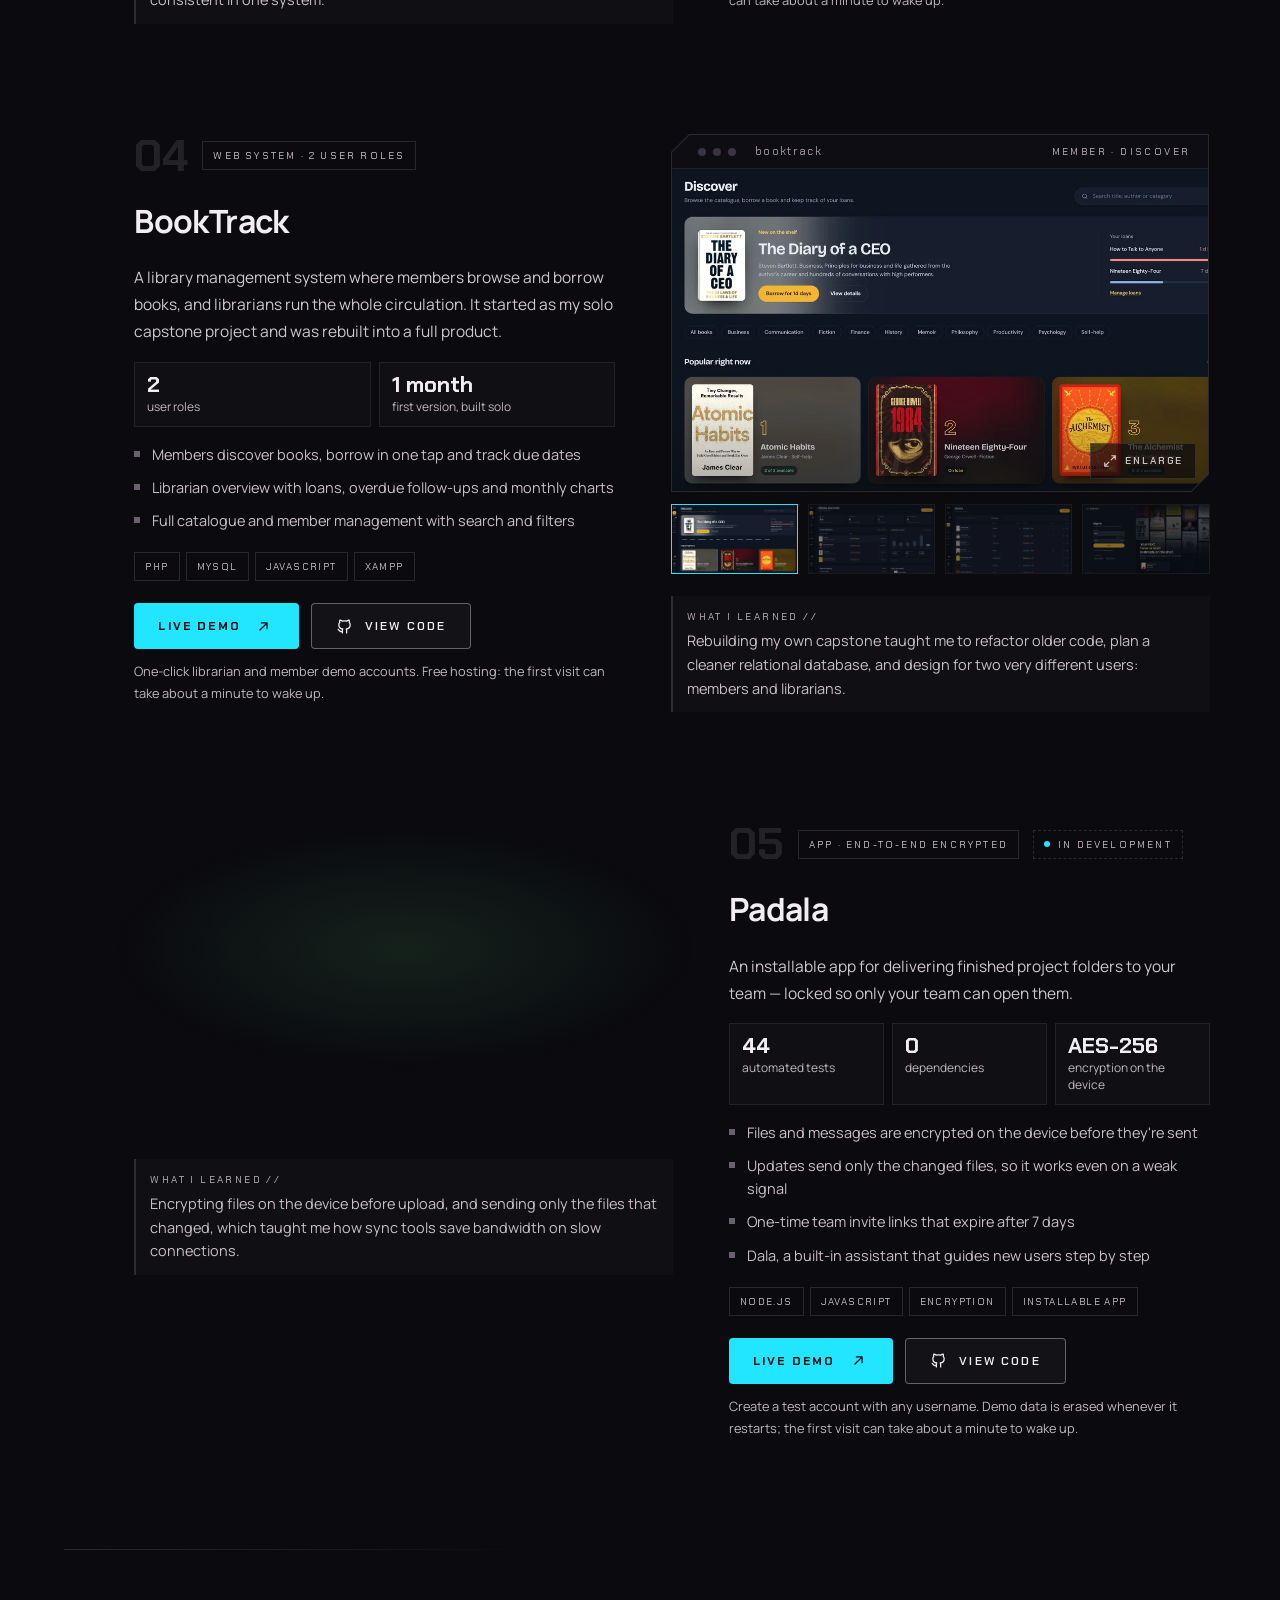
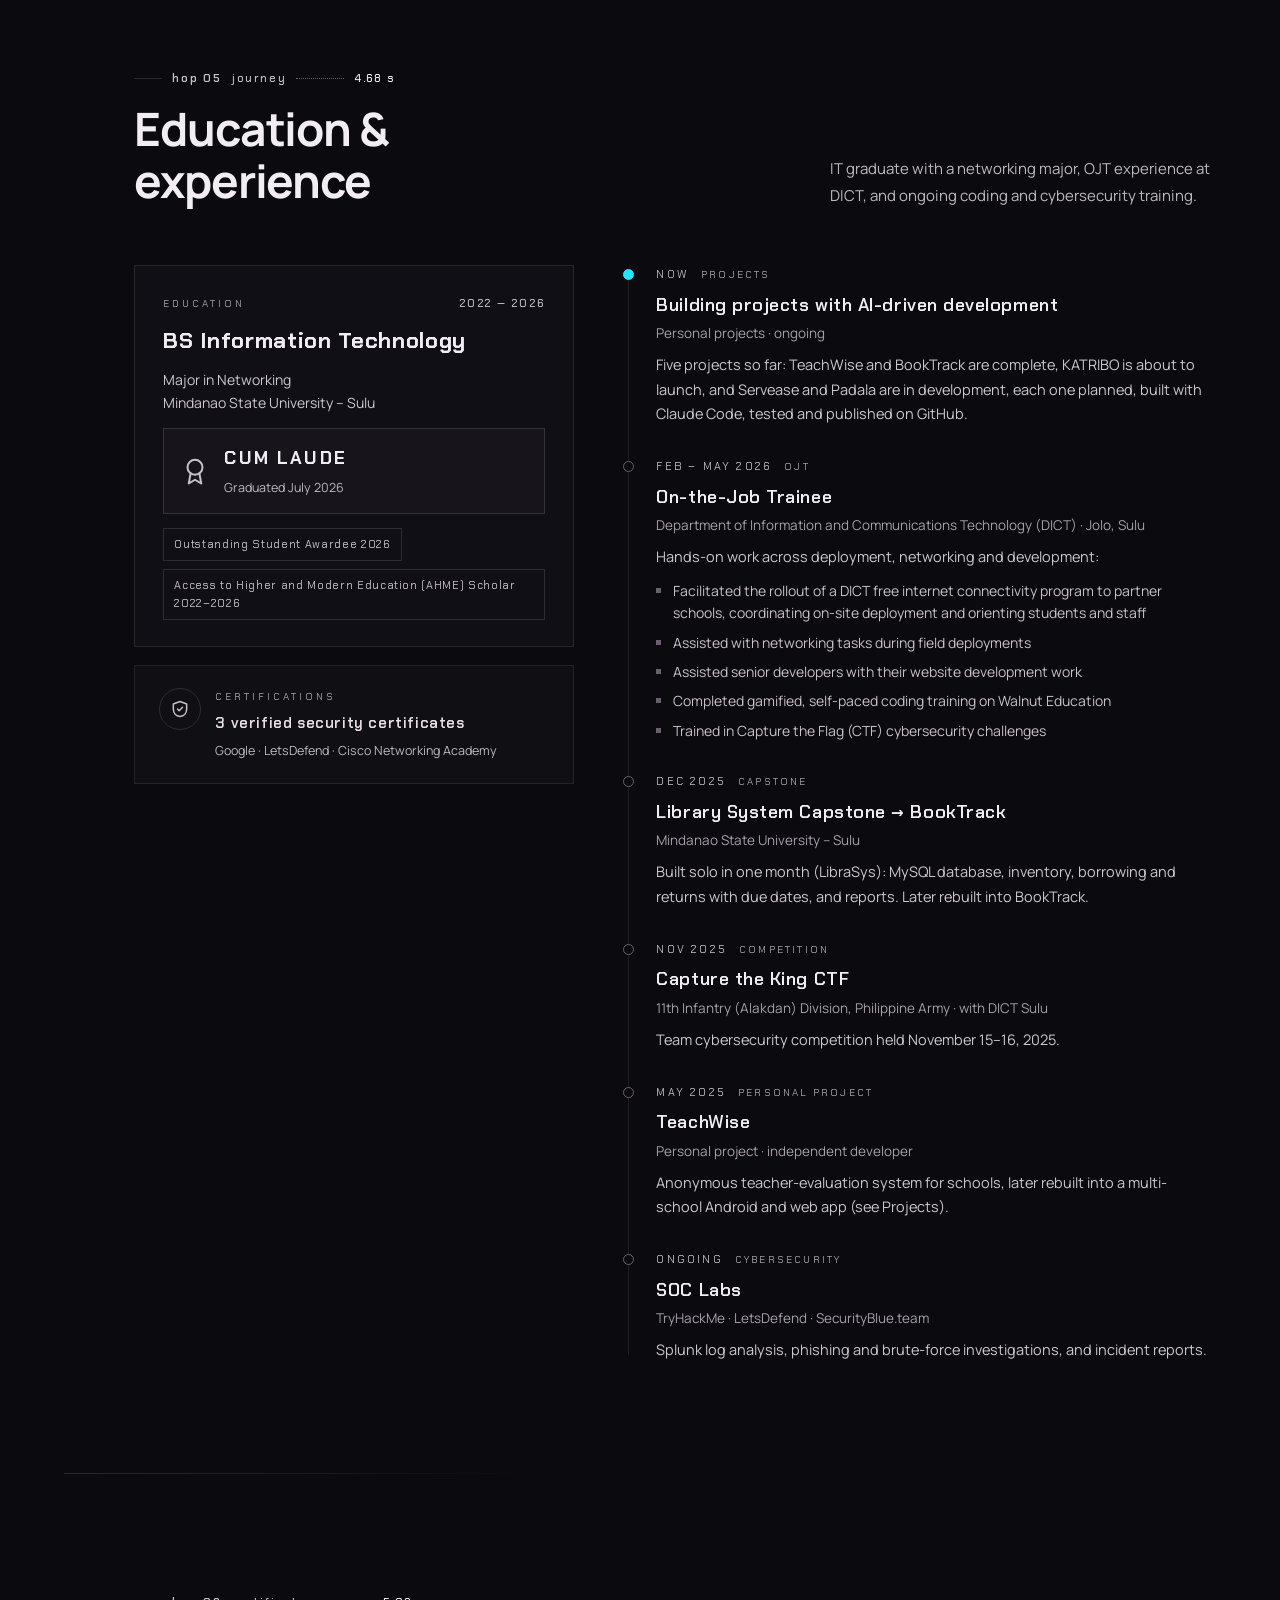
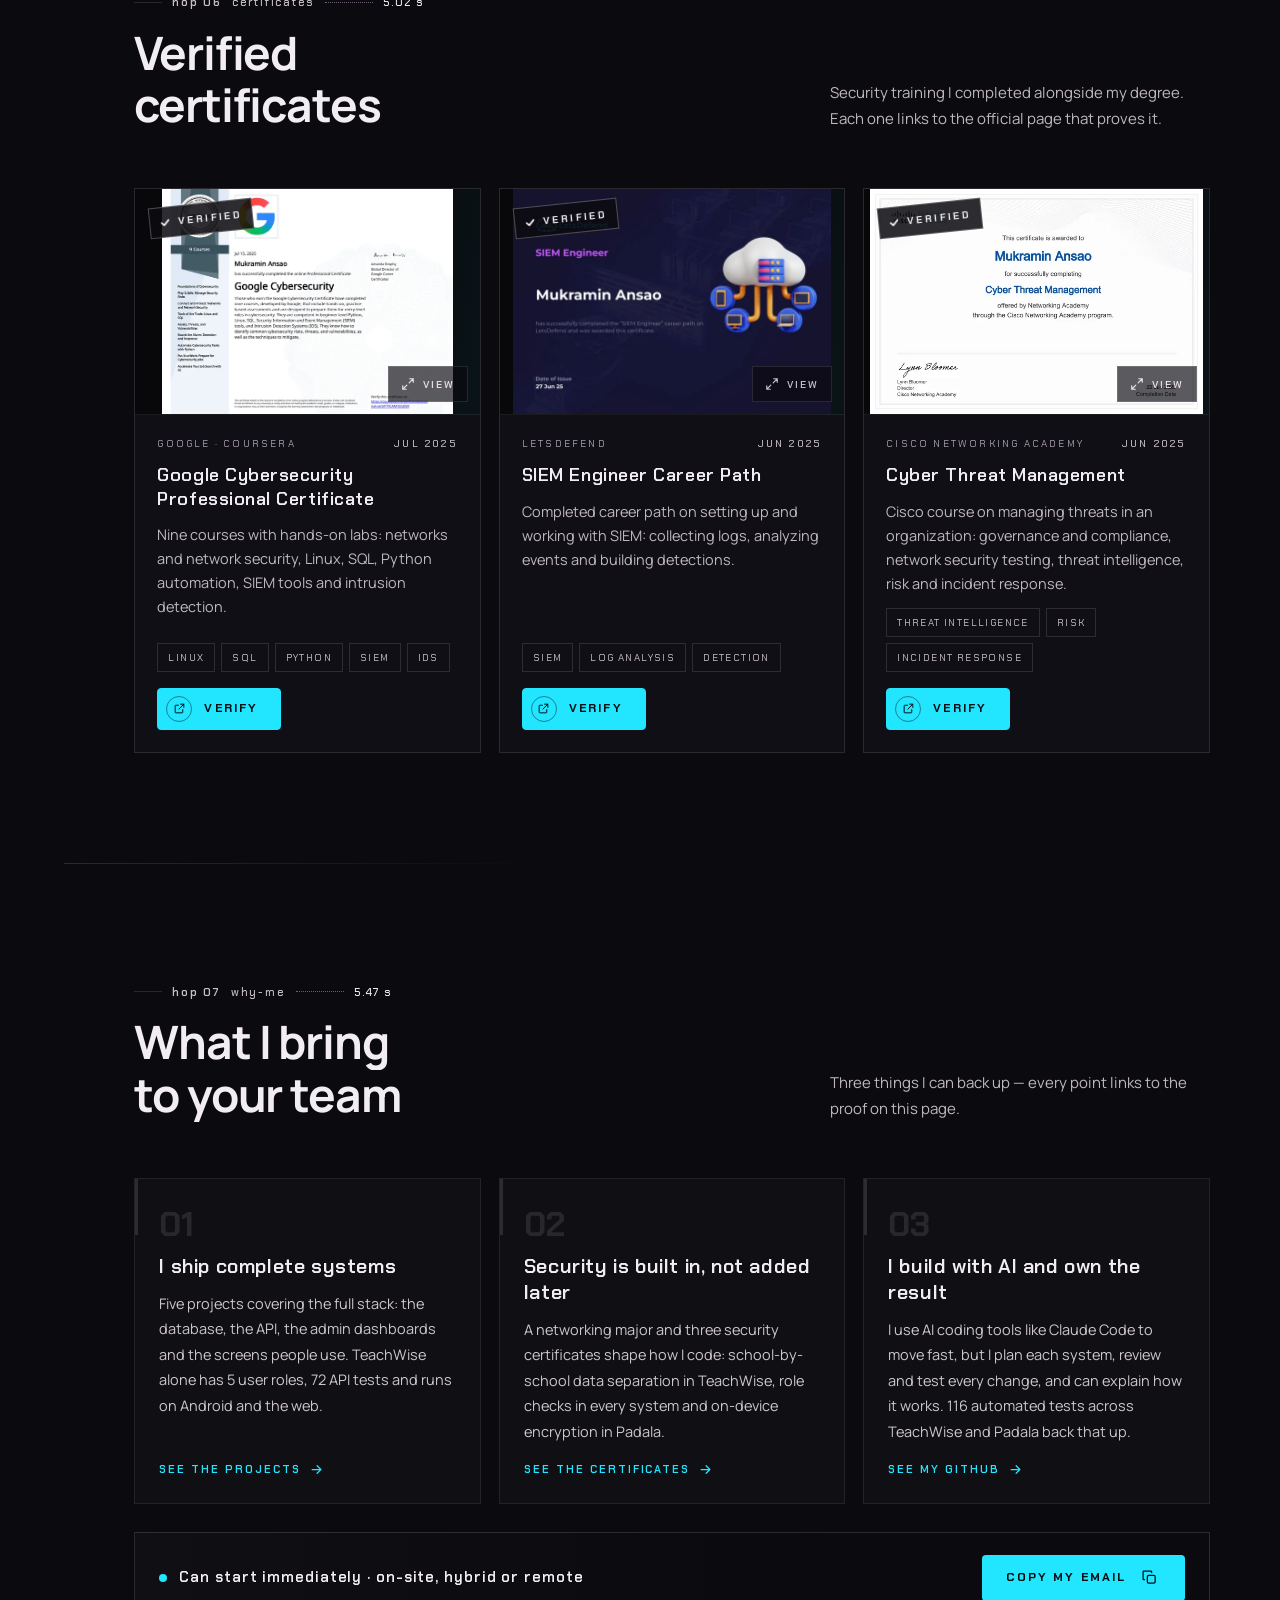
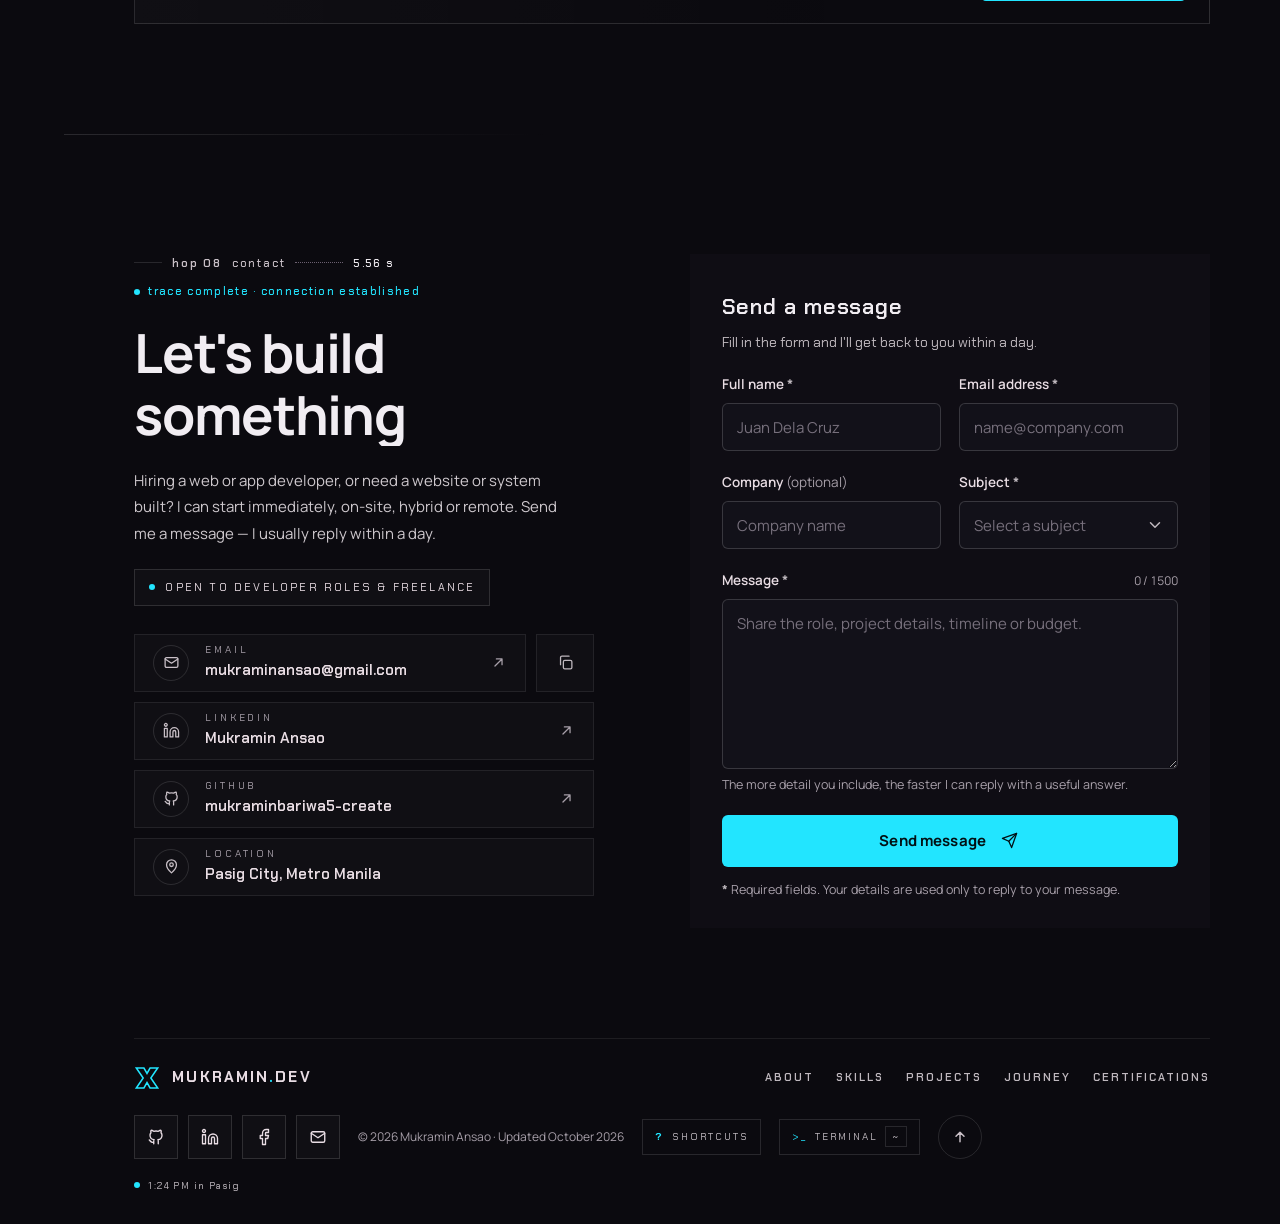
==== commit b1b4a0b7: "Add KATRIBO coffee shop website to projects Screenshots, phone view and preview clip; project count," ====
--- a/index.html
+++ b/index.html
@@ -167,7 +167,7 @@
     <div class="statbar__cell">
       <svg class="statbar__radar" viewBox="0 0 60 60" aria-hidden="true"><circle cx="30" cy="30" r="27" class="r1"/><circle cx="30" cy="30" r="20" class="r2"/><path d="m25 26-4 4 4 4M35 26l4 4-4 4"/></svg>
       <span class="statbar__label">PROJECTS<br>BUILT</span>
-      <span class="statbar__num"><b data-stat="projects">03</b><small>AND COUNTING</small></span>
+      <span class="statbar__num"><b data-stat="projects">05</b><small>AND COUNTING</small></span>
     </div>
     <div class="statbar__cell">
       <svg class="statbar__medal" viewBox="0 0 24 24" aria-hidden="true"><circle cx="12" cy="9" r="6"/><path d="M8.5 13.8 7 22l5-3 5 3-1.5-8.2"/></svg>
@@ -201,7 +201,7 @@
     </figure>
     <div class="about__text">
       <p class="about__lead" data-reveal>I'm Mukramin Ansao, a web and app developer based in <b>Pasig City</b>, originally from Jolo, Sulu. I build websites, full web systems and Android apps — with Laravel, PHP, MySQL and React Native.</p>
-      <p data-reveal>I graduated <b>Cum Laude</b> in BS Information Technology. I'm passionate about web and app development and love turning ideas into interactive software. I build with AI coding tools like Claude Code: I plan each system, guide the AI, then review, test and fix every change myself. My projects are TeachWise and BookTrack, both complete, plus Servease and Padala, which are in active development.</p>
+      <p data-reveal>I graduated <b>Cum Laude</b> in BS Information Technology. I'm passionate about web and app development and love turning ideas into interactive software. I build with AI coding tools like Claude Code: I plan each system, guide the AI, then review, test and fix every change myself. My projects are TeachWise and BookTrack, both complete, the KATRIBO coffee shop website, plus Servease and Padala, which are in active development.</p>
       <dl class="facts" data-reveal-group>
         <div><dt>MAIN STACK</dt><dd>Laravel · React Native</dd></div>
         <div><dt>LOCATION</dt><dd>Pasig City, PH</dd></div>
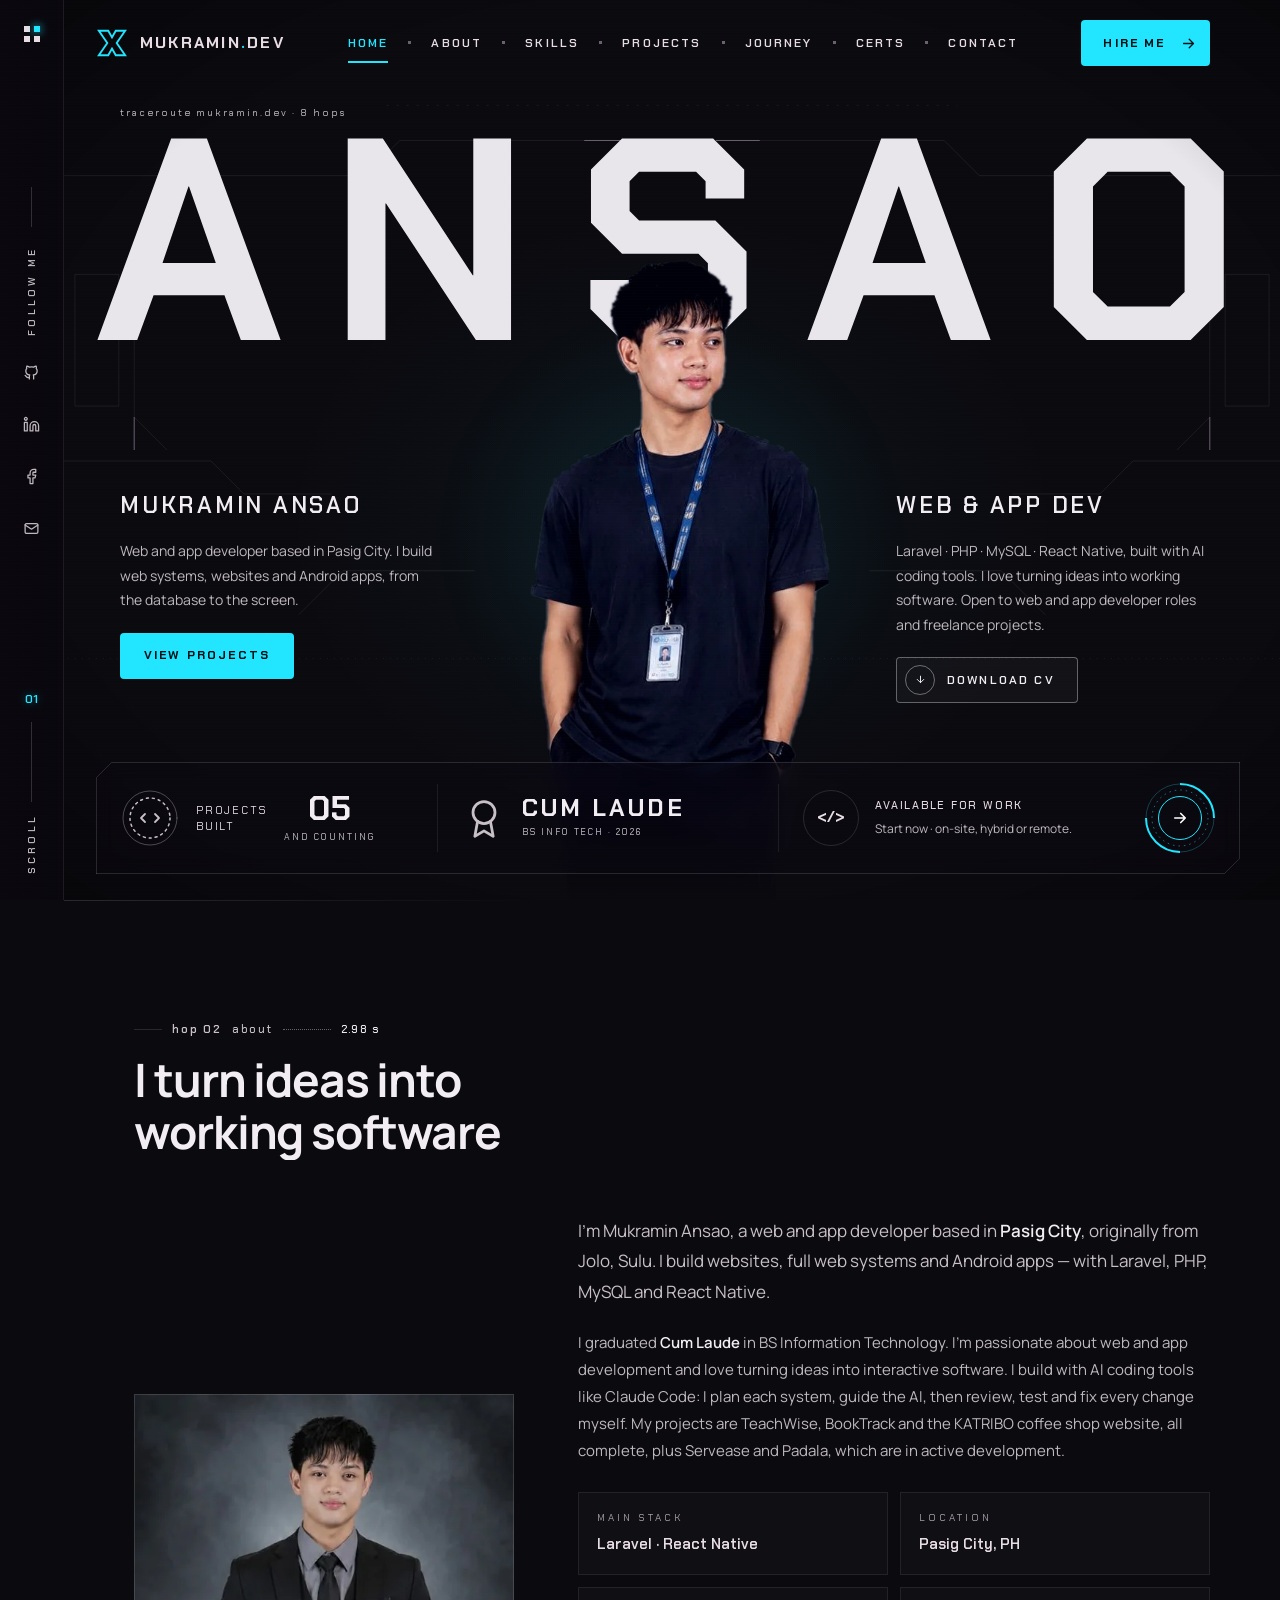
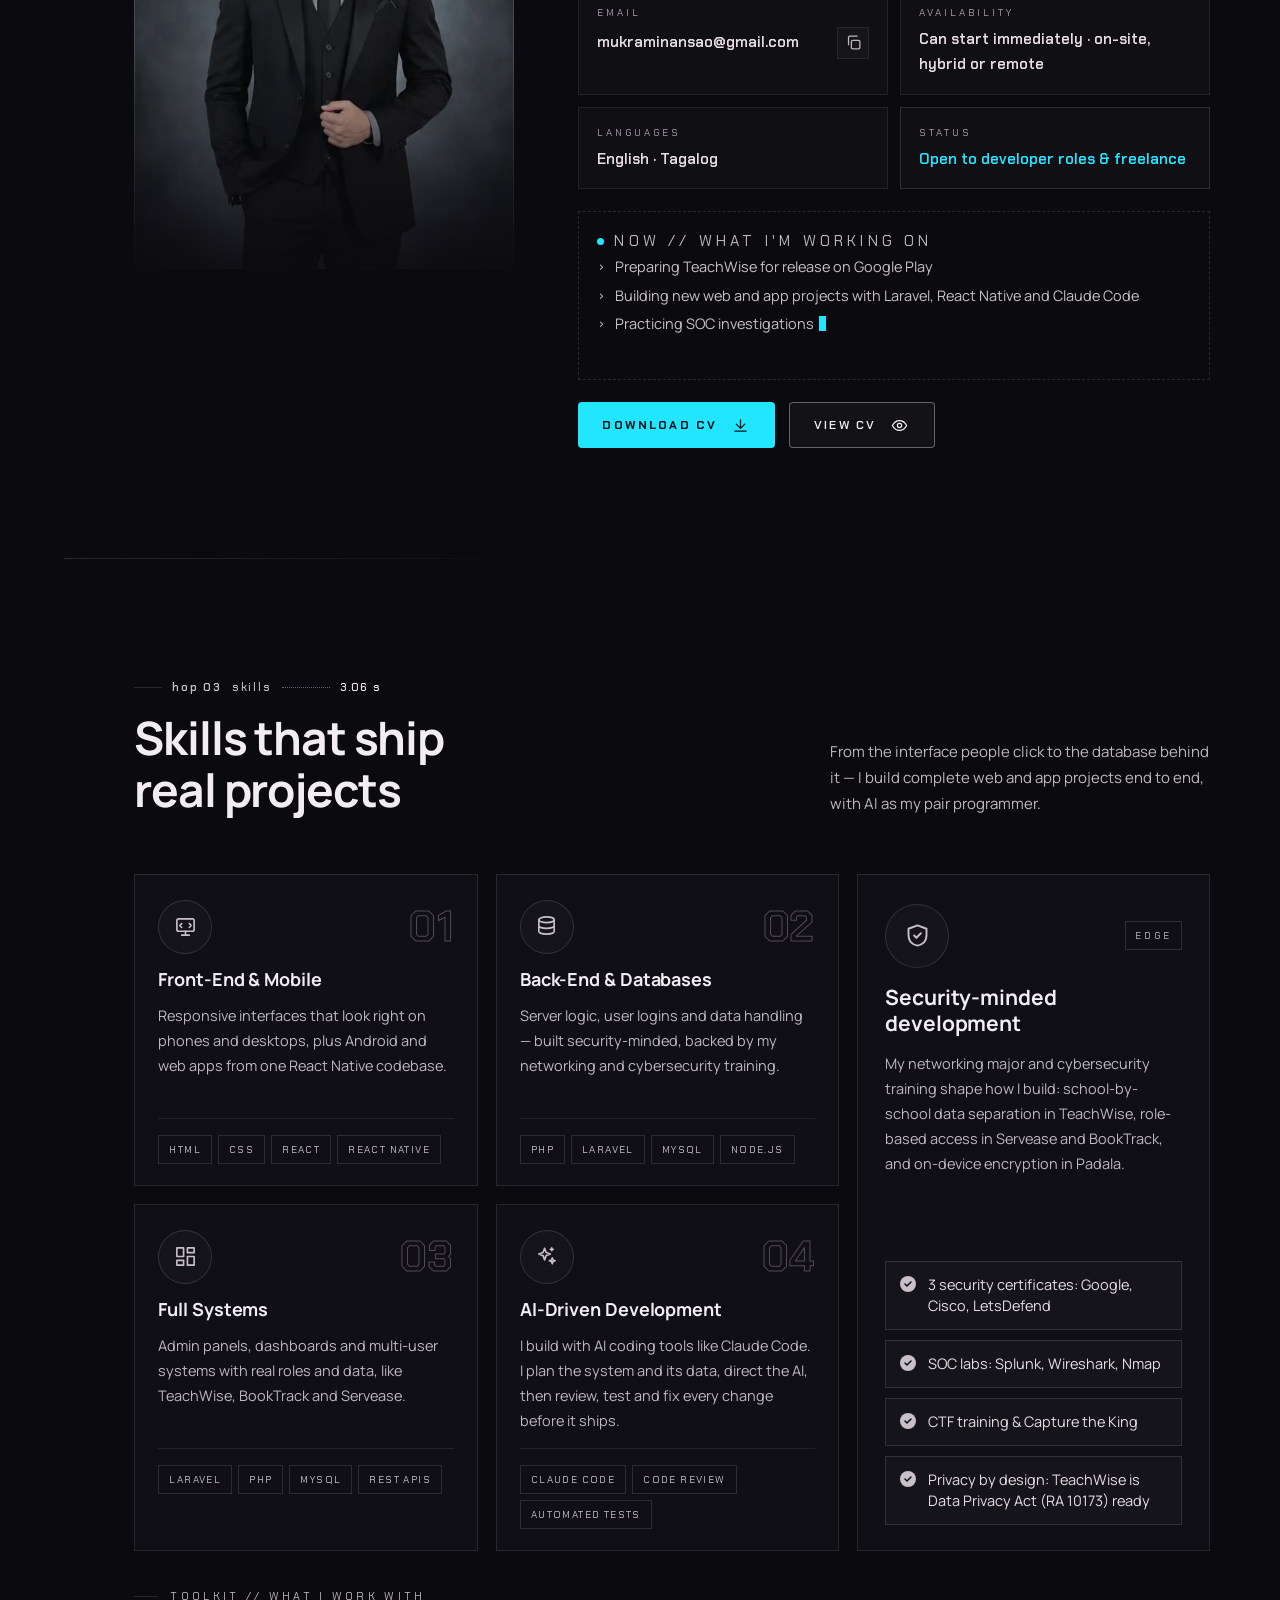
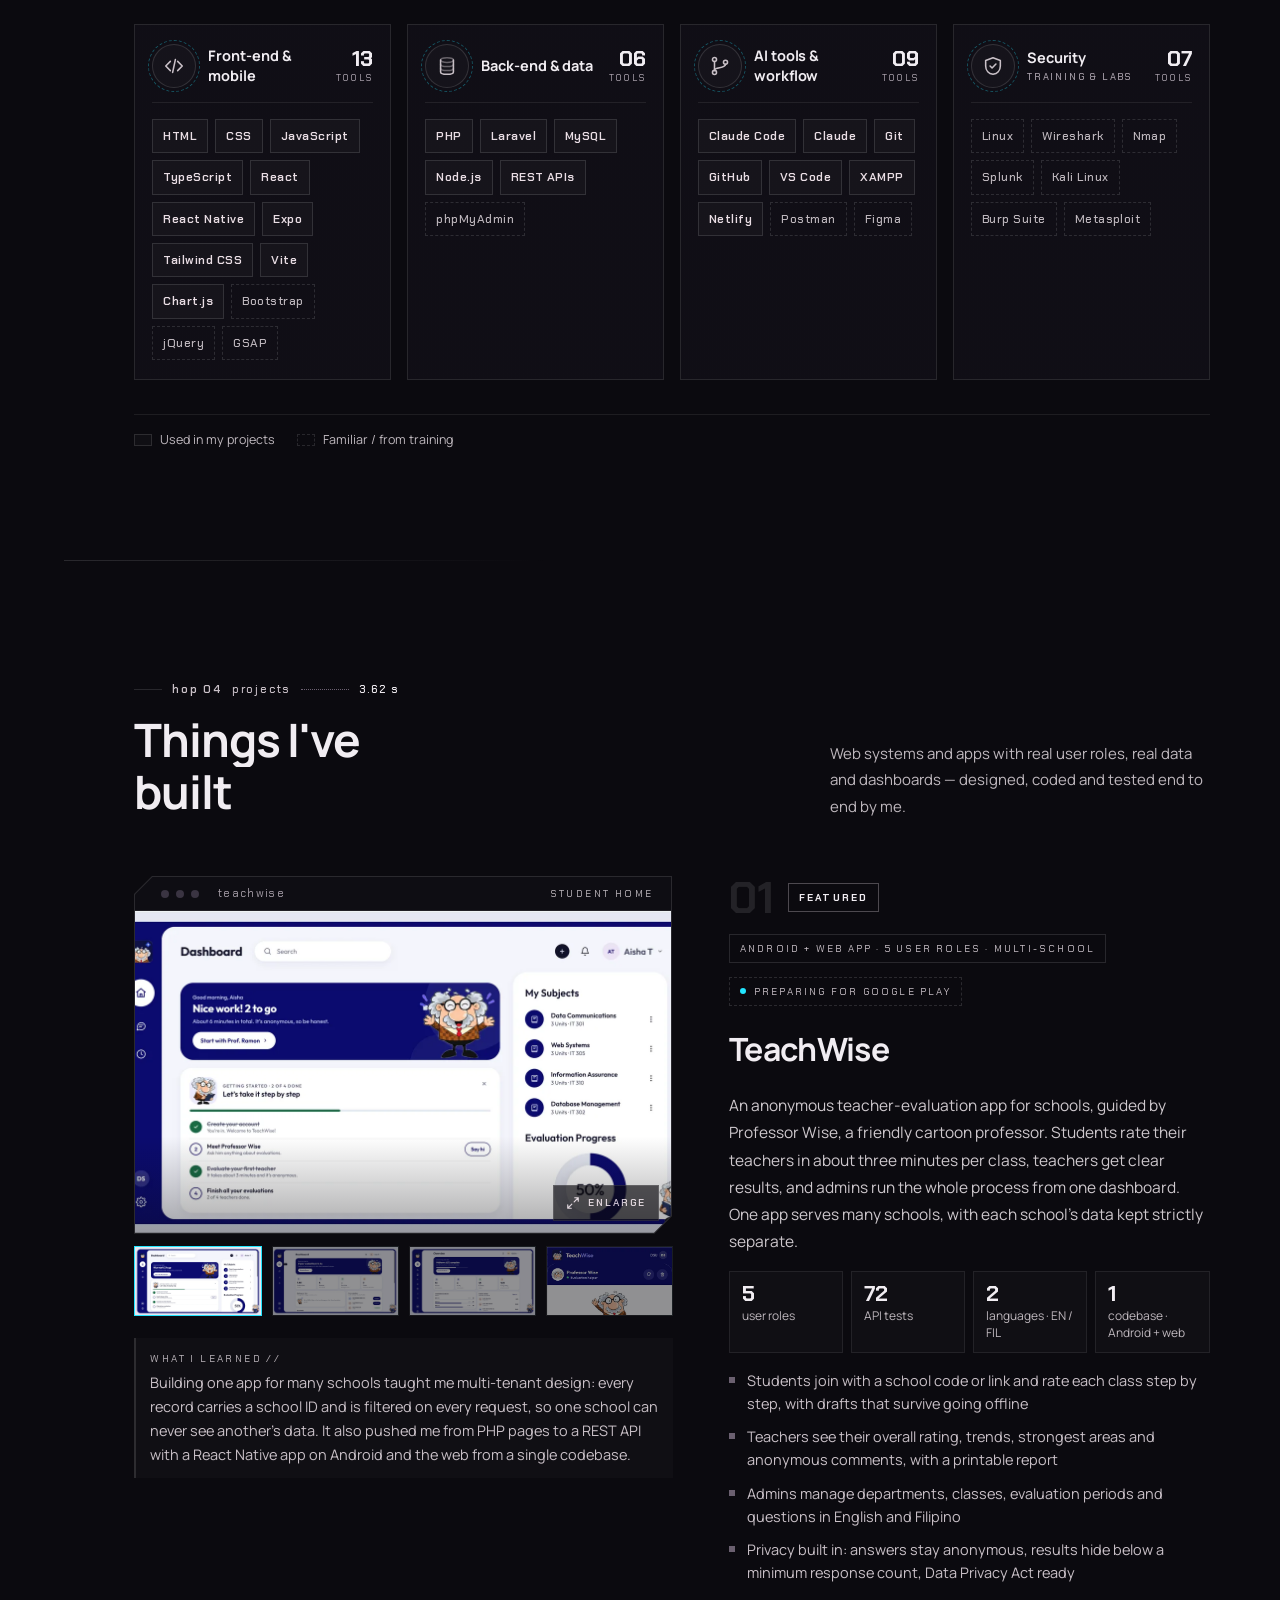
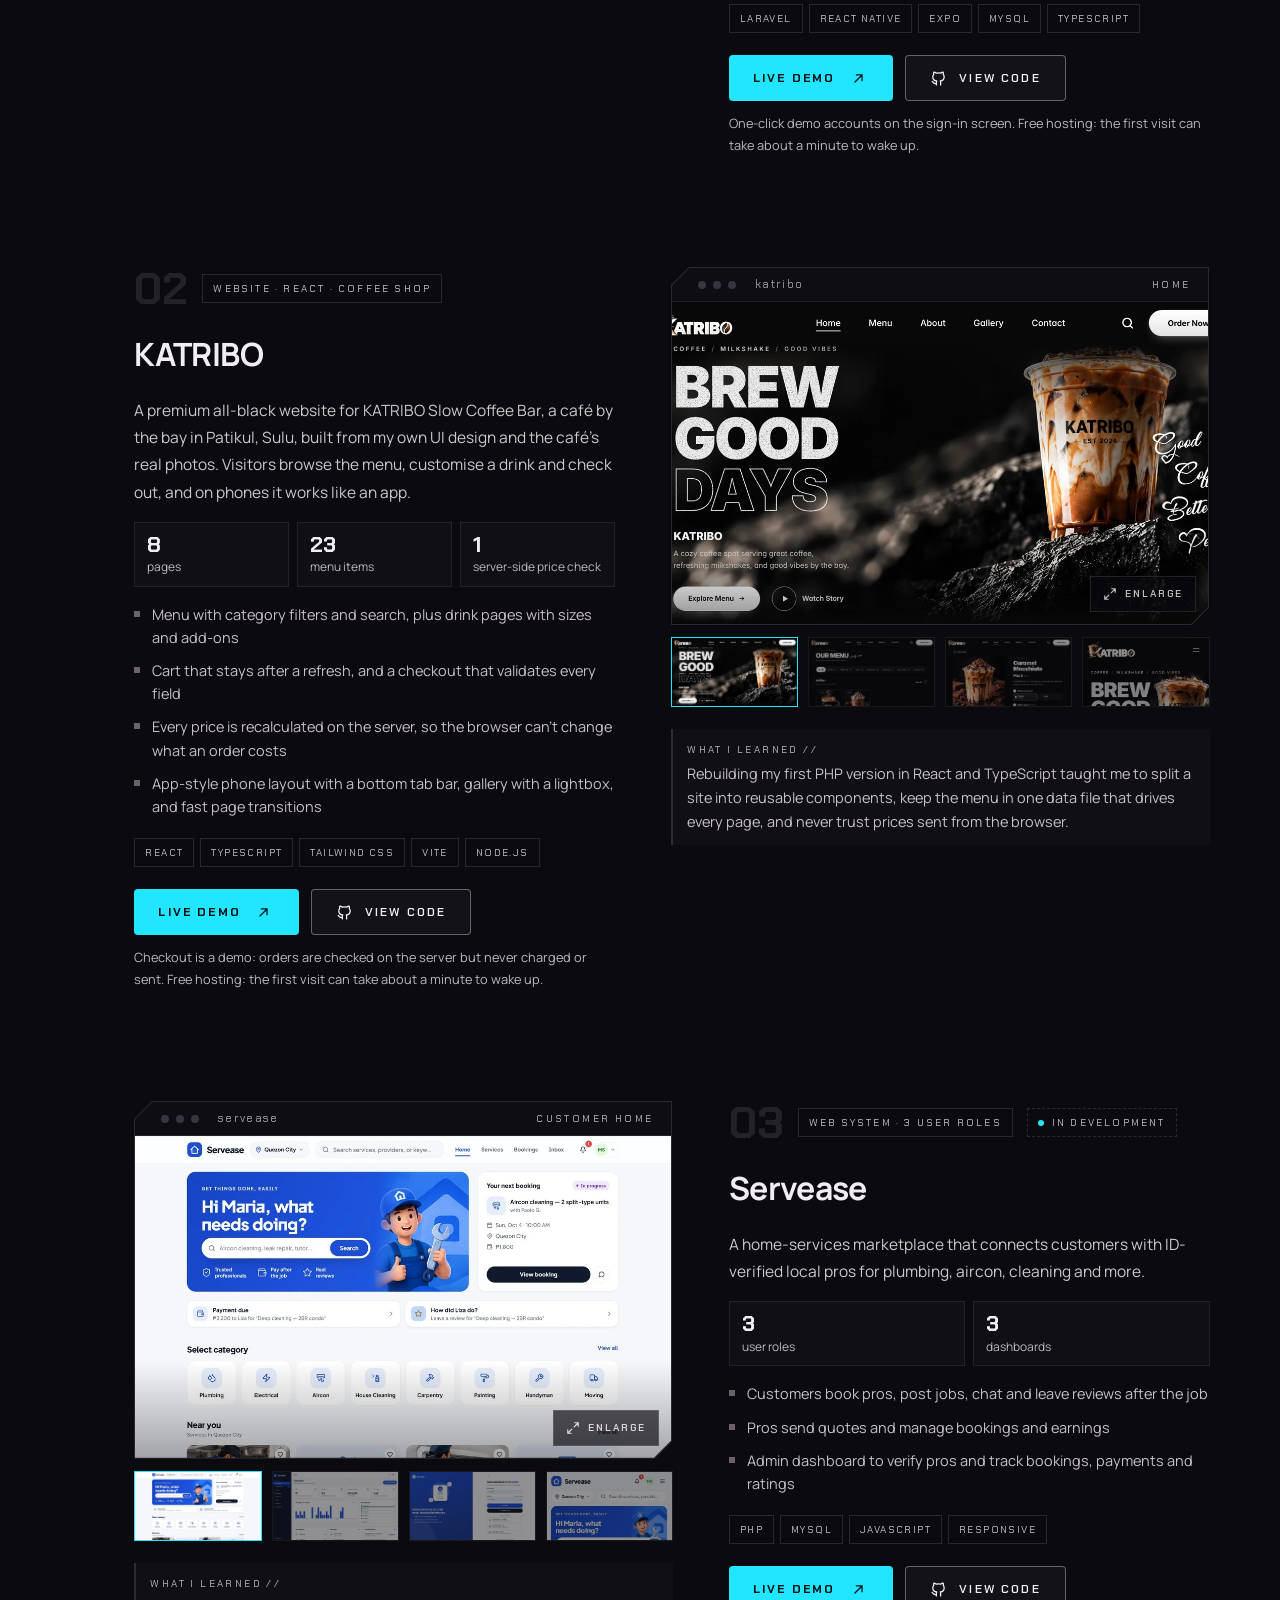
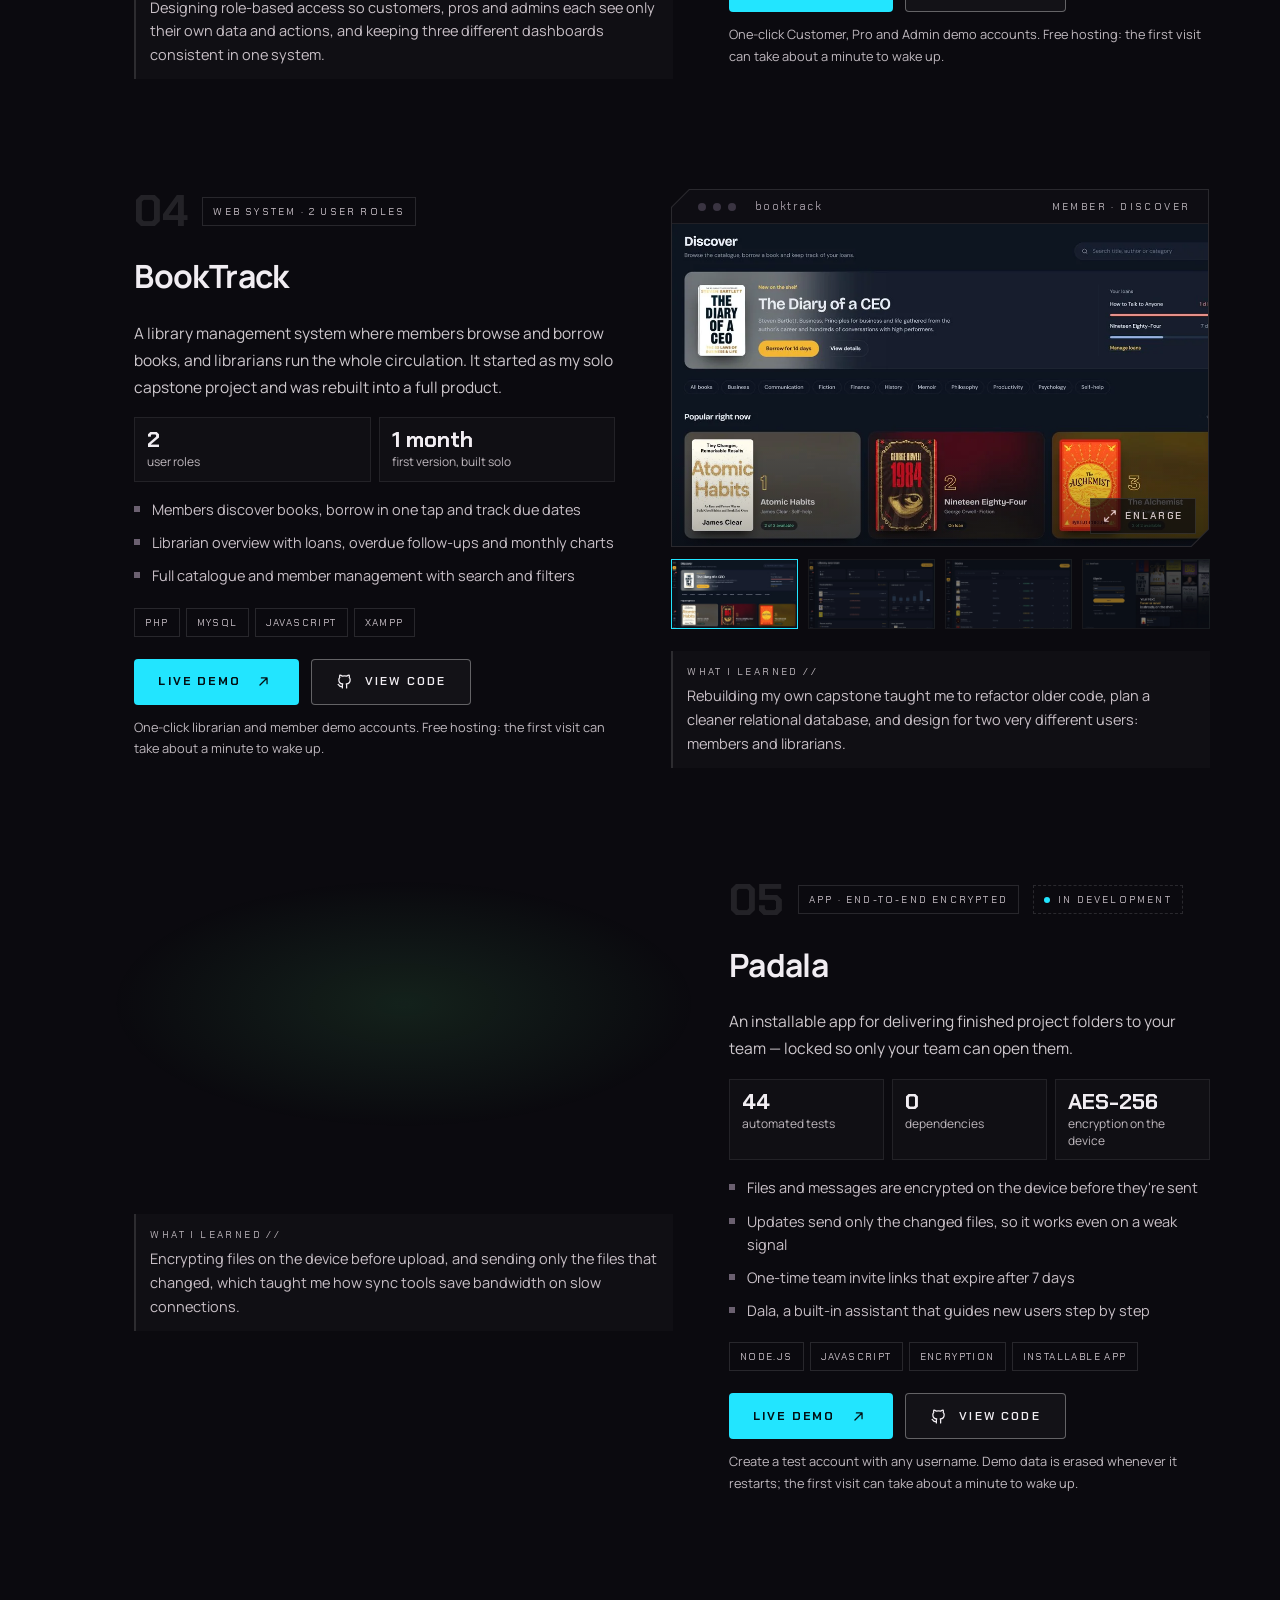
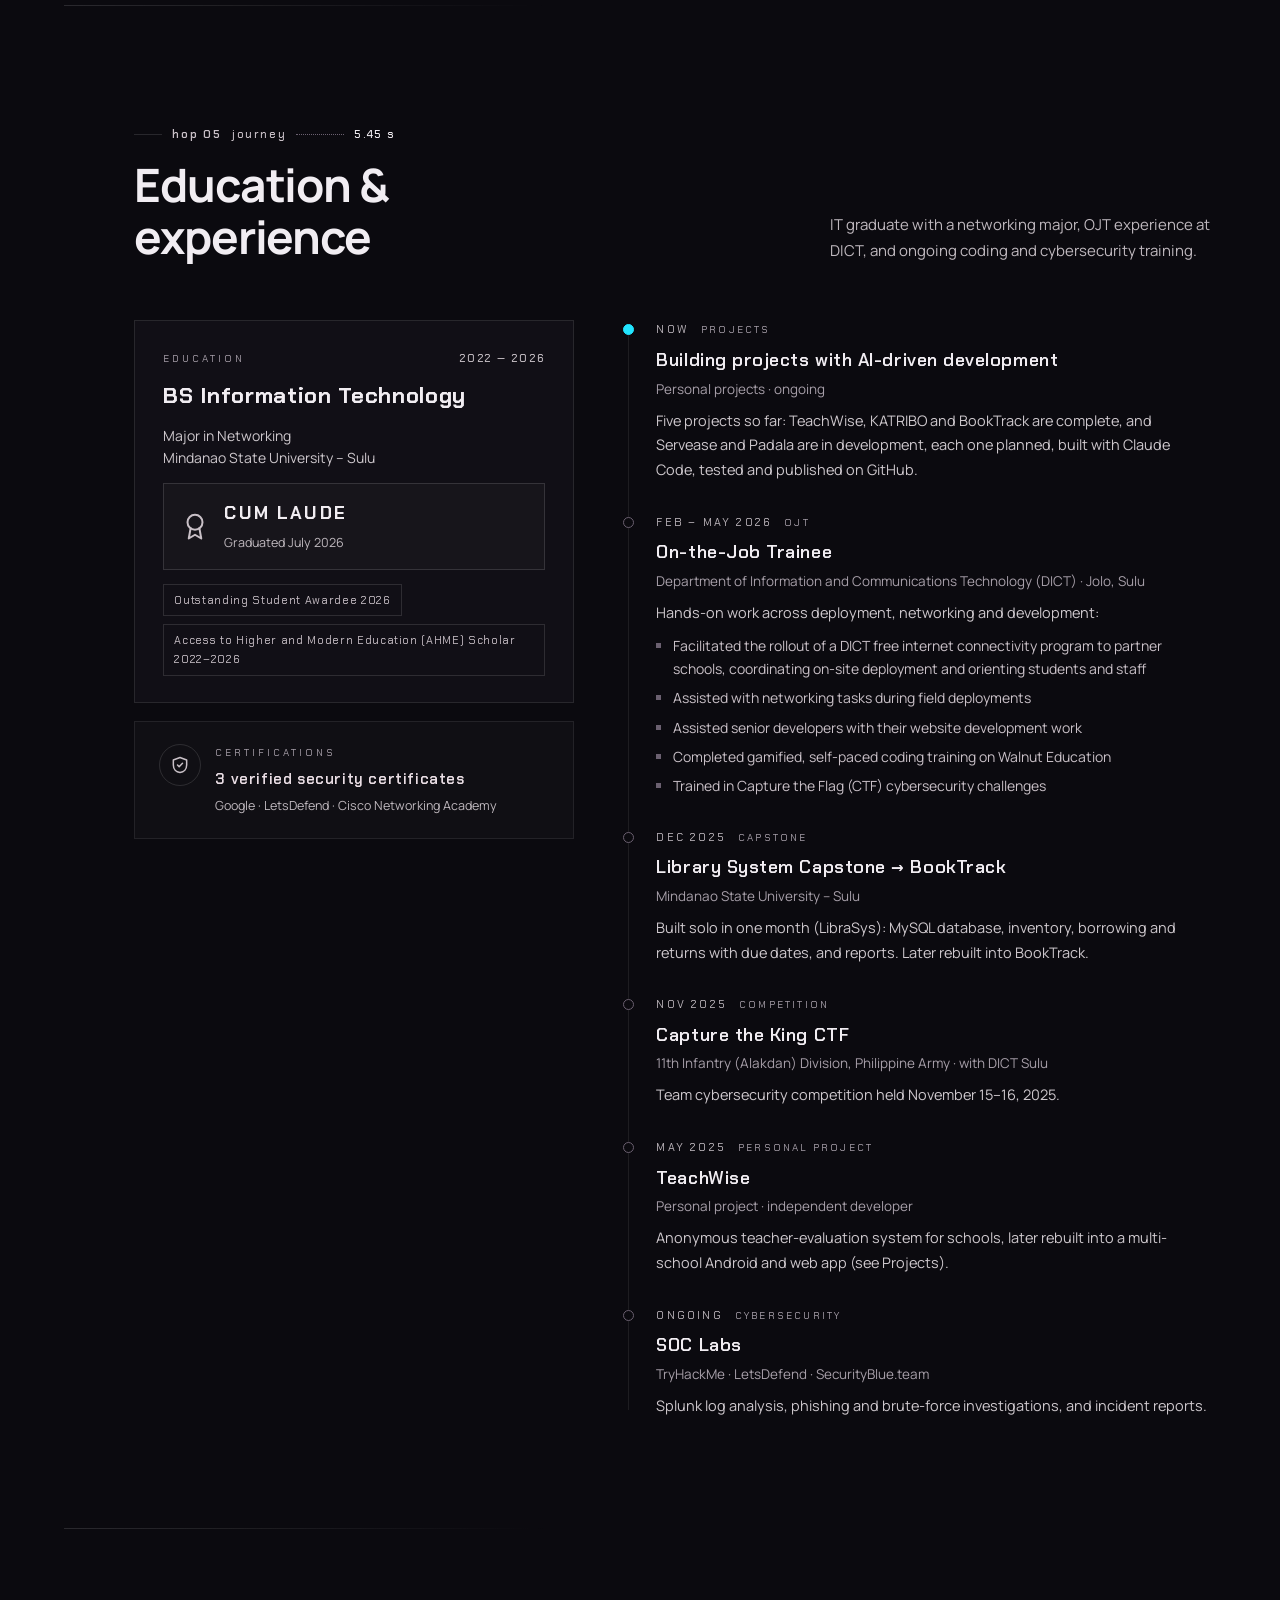
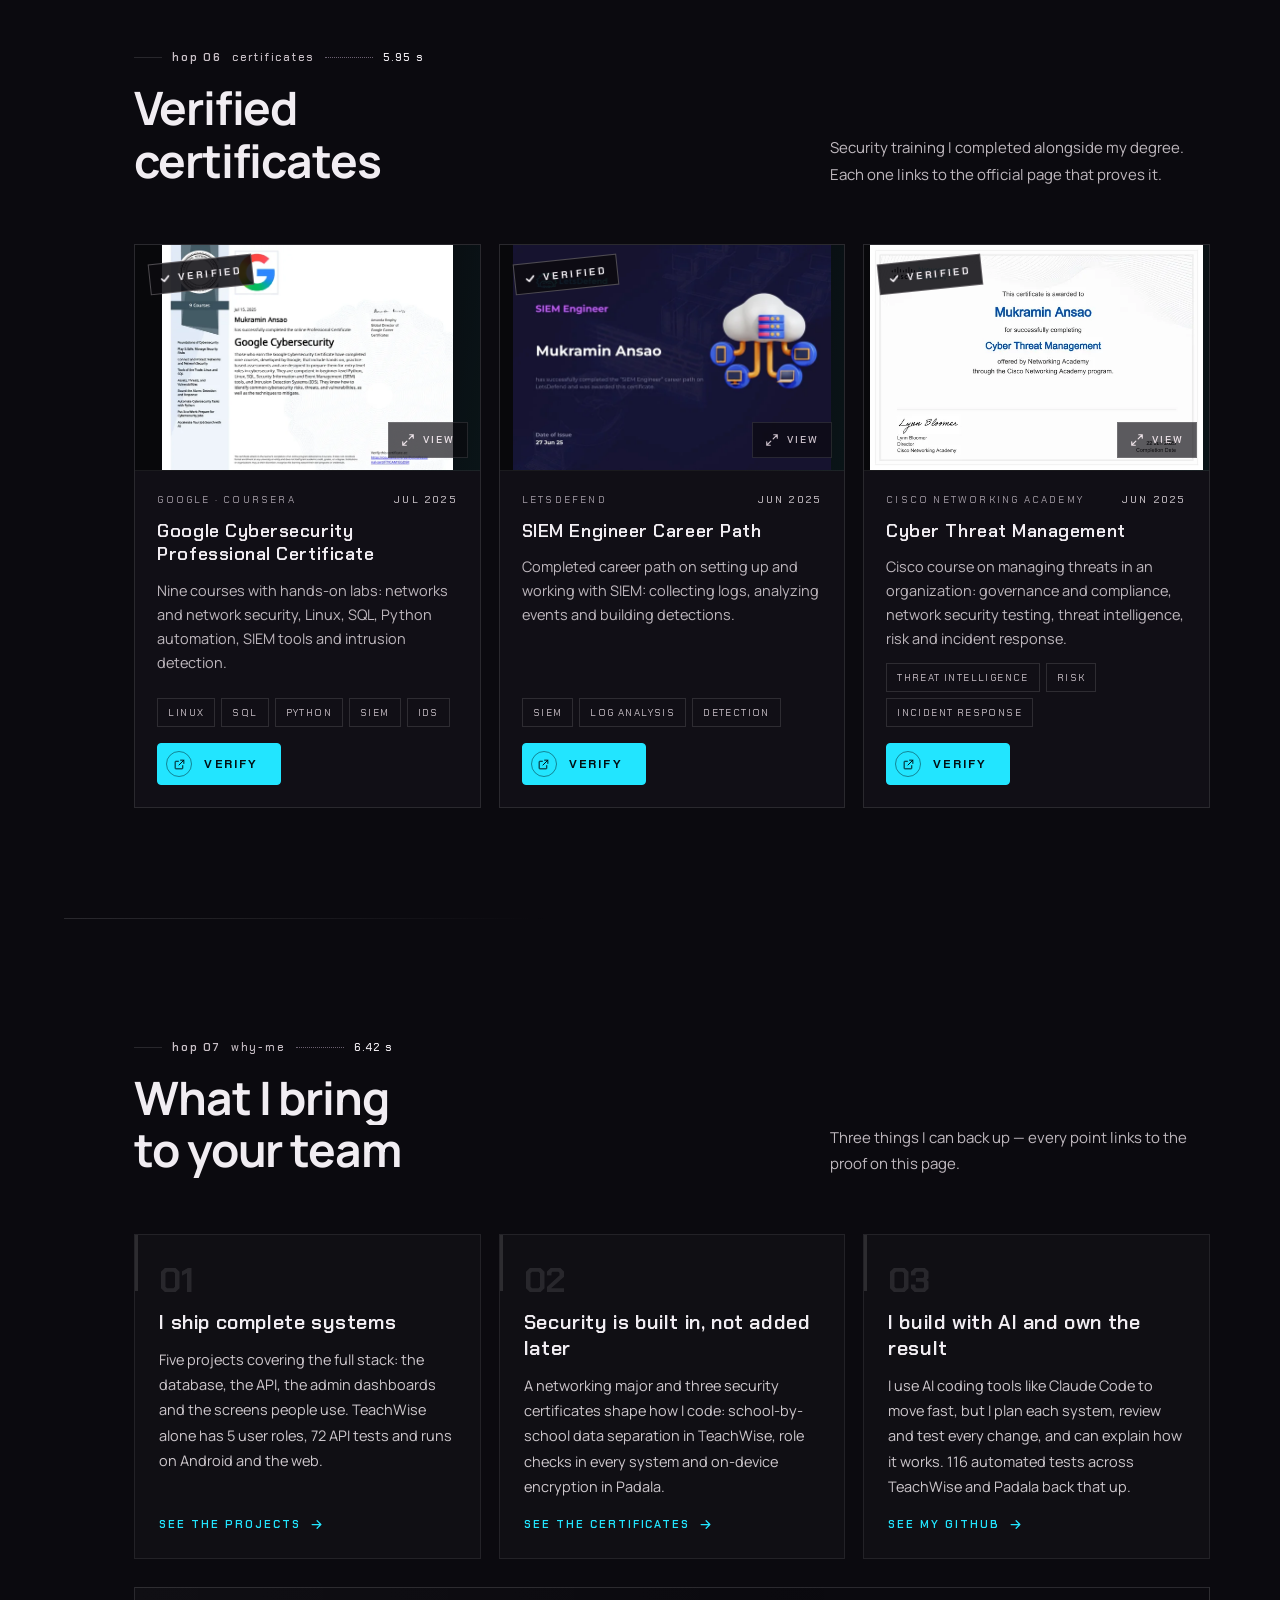
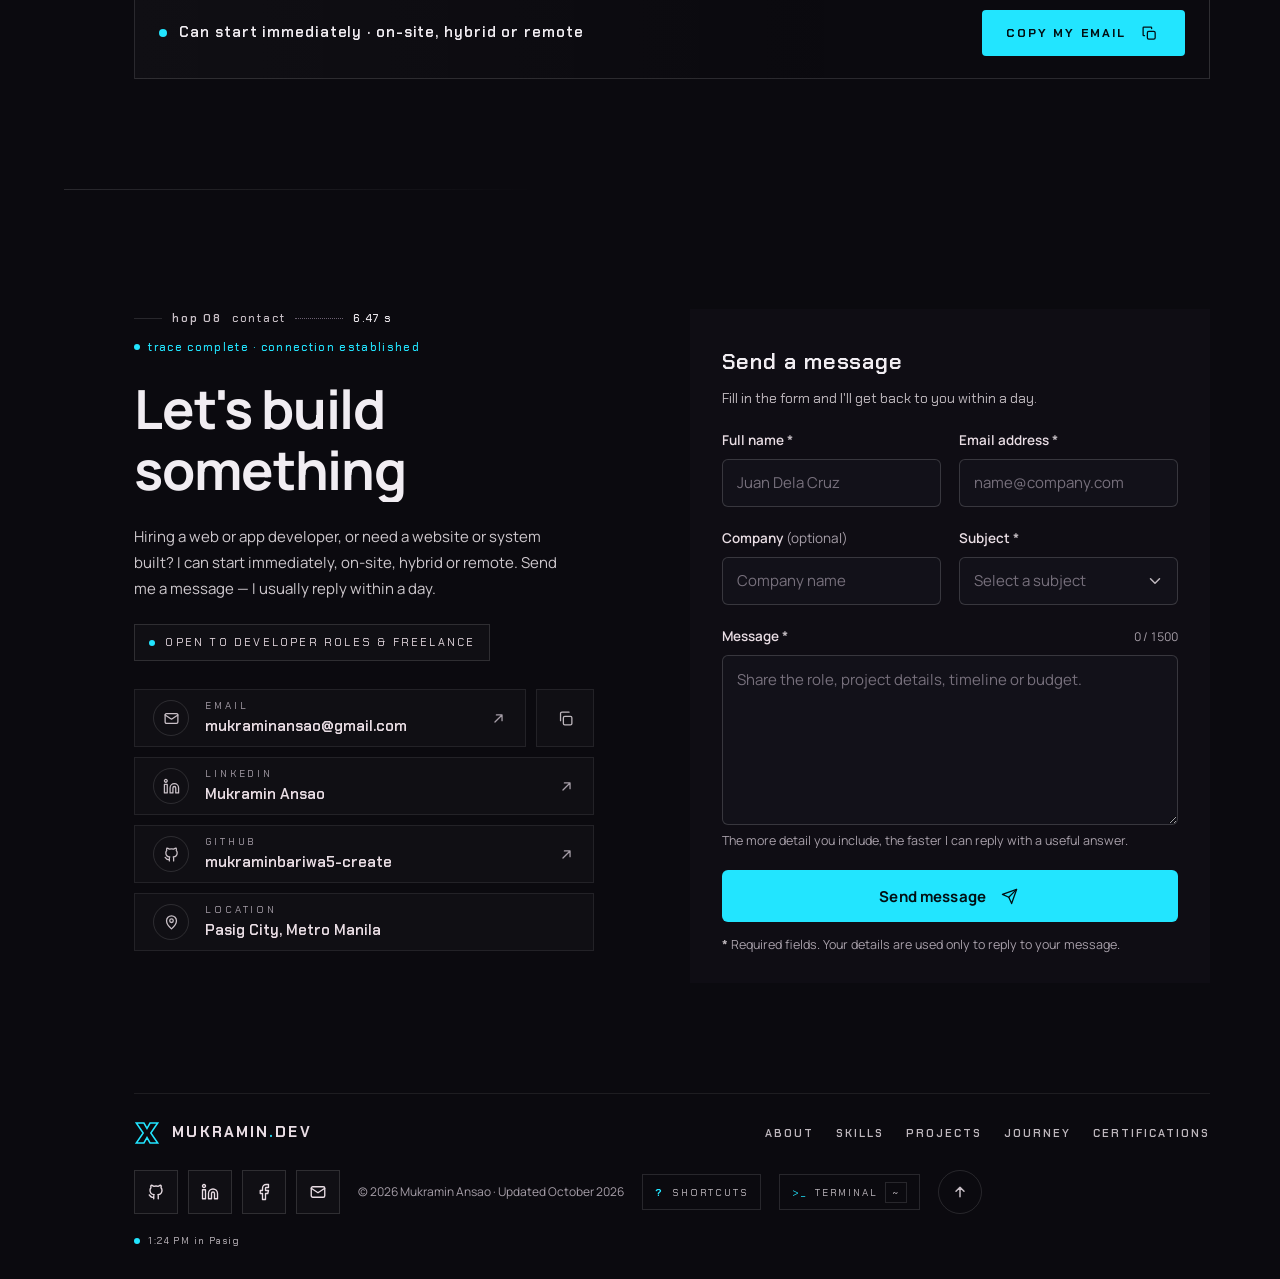
==== commit 5cbf38ea: "Add KATRIBO live demo, code link and CV entry Live demo on Render (katribo-demo.onrender.com); CV no" ====
--- a/index.html
+++ b/index.html
@@ -160,7 +160,7 @@
   <div class="hero__copy hero__copy--r" data-hero-copy>
     <h2 class="hero__role">WEB &amp; APP DEV</h2>
     <p>Laravel · PHP · MySQL · React Native, built with AI coding tools. I love turning ideas into working software. Open to web and app developer roles and freelance projects.</p>
-    <a class="btn btn--line" href="assets/Mukramin_Ansao_CV.pdf?v=2026-10-26h" download data-magnetic><span class="btn__ring"><svg viewBox="0 0 24 24"><path d="M12 4v12M6 10l6 6 6-6"/></svg></span>DOWNLOAD CV</a>
+    <a class="btn btn--line" href="assets/Mukramin_Ansao_CV.pdf?v=2026-10-27k" download data-magnetic><span class="btn__ring"><svg viewBox="0 0 24 24"><path d="M12 4v12M6 10l6 6 6-6"/></svg></span>DOWNLOAD CV</a>
   </div>
 
   <div class="statbar" data-statbar>
@@ -201,7 +201,7 @@
     </figure>
     <div class="about__text">
       <p class="about__lead" data-reveal>I'm Mukramin Ansao, a web and app developer based in <b>Pasig City</b>, originally from Jolo, Sulu. I build websites, full web systems and Android apps — with Laravel, PHP, MySQL and React Native.</p>
-      <p data-reveal>I graduated <b>Cum Laude</b> in BS Information Technology. I'm passionate about web and app development and love turning ideas into interactive software. I build with AI coding tools like Claude Code: I plan each system, guide the AI, then review, test and fix every change myself. My projects are TeachWise and BookTrack, both complete, the KATRIBO coffee shop website, plus Servease and Padala, which are in active development.</p>
+      <p data-reveal>I graduated <b>Cum Laude</b> in BS Information Technology. I'm passionate about web and app development and love turning ideas into interactive software. I build with AI coding tools like Claude Code: I plan each system, guide the AI, then review, test and fix every change myself. My projects are TeachWise, BookTrack and the KATRIBO coffee shop website, all complete, plus Servease and Padala, which are in active development.</p>
       <dl class="facts" data-reveal-group>
         <div><dt>MAIN STACK</dt><dd>Laravel · React Native</dd></div>
         <div><dt>LOCATION</dt><dd>Pasig City, PH</dd></div>
@@ -215,8 +215,8 @@
         <ul class="now__list" data-now></ul>
       </div>
       <div class="about__actions" data-reveal>
-        <a class="btn btn--solid" href="assets/Mukramin_Ansao_CV.pdf?v=2026-10-26h" download data-magnetic>DOWNLOAD CV <span class="btn__ico"><svg viewBox="0 0 24 24"><path d="M12 4v12M6 10l6 6 6-6M4 20h16"/></svg></span></a>
-        <a class="btn btn--ghost" href="assets/Mukramin_Ansao_CV.pdf?v=2026-10-26h" target="_blank" rel="noopener" data-magnetic>VIEW CV <span class="btn__ico"><svg viewBox="0 0 24 24"><path d="M2 12s3.6-7 10-7 10 7 10 7-3.6 7-10 7S2 12 2 12z"/><circle cx="12" cy="12" r="3"/></svg></span></a>
+        <a class="btn btn--solid" href="assets/Mukramin_Ansao_CV.pdf?v=2026-10-27k" download data-magnetic>DOWNLOAD CV <span class="btn__ico"><svg viewBox="0 0 24 24"><path d="M12 4v12M6 10l6 6 6-6M4 20h16"/></svg></span></a>
+        <a class="btn btn--ghost" href="assets/Mukramin_Ansao_CV.pdf?v=2026-10-27k" target="_blank" rel="noopener" data-magnetic>VIEW CV <span class="btn__ico"><svg viewBox="0 0 24 24"><path d="M2 12s3.6-7 10-7 10 7 10 7-3.6 7-10 7S2 12 2 12z"/><circle cx="12" cy="12" r="3"/></svg></span></a>
       </div>
     </div>
   </div>
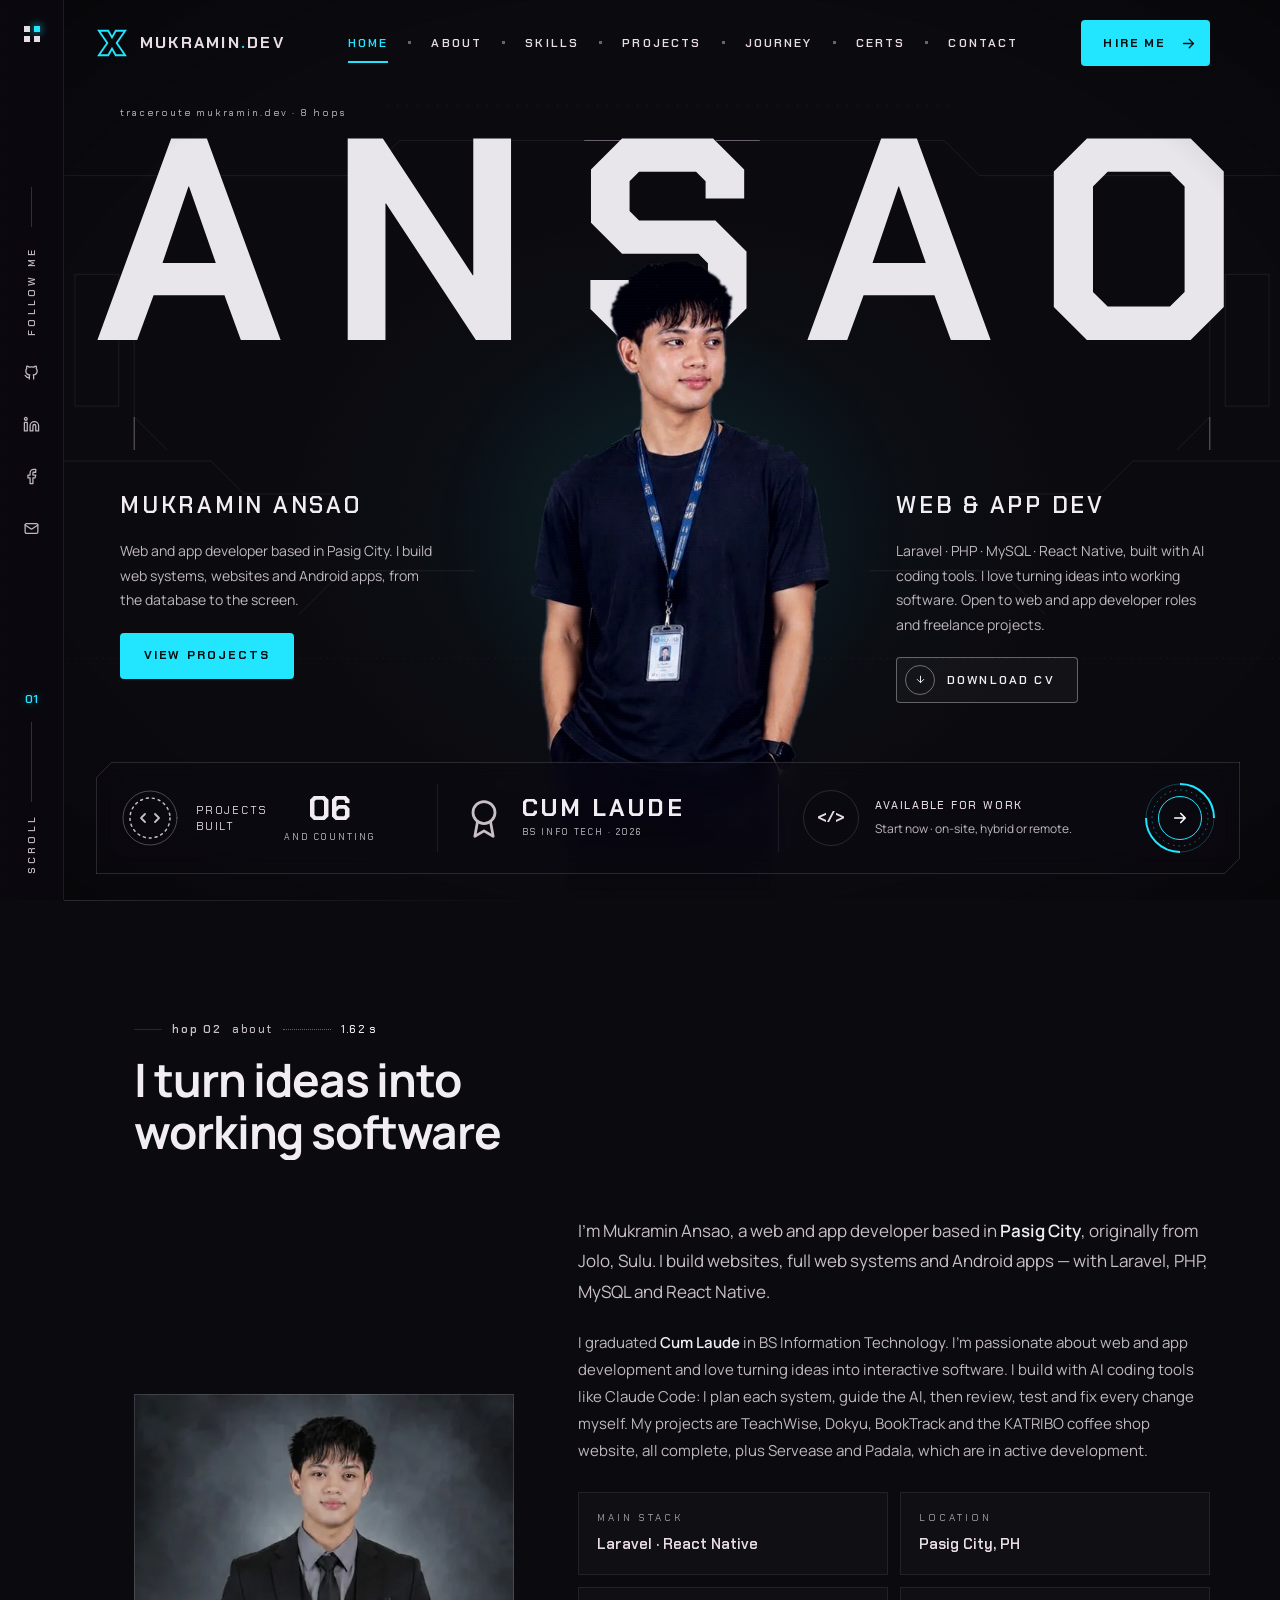
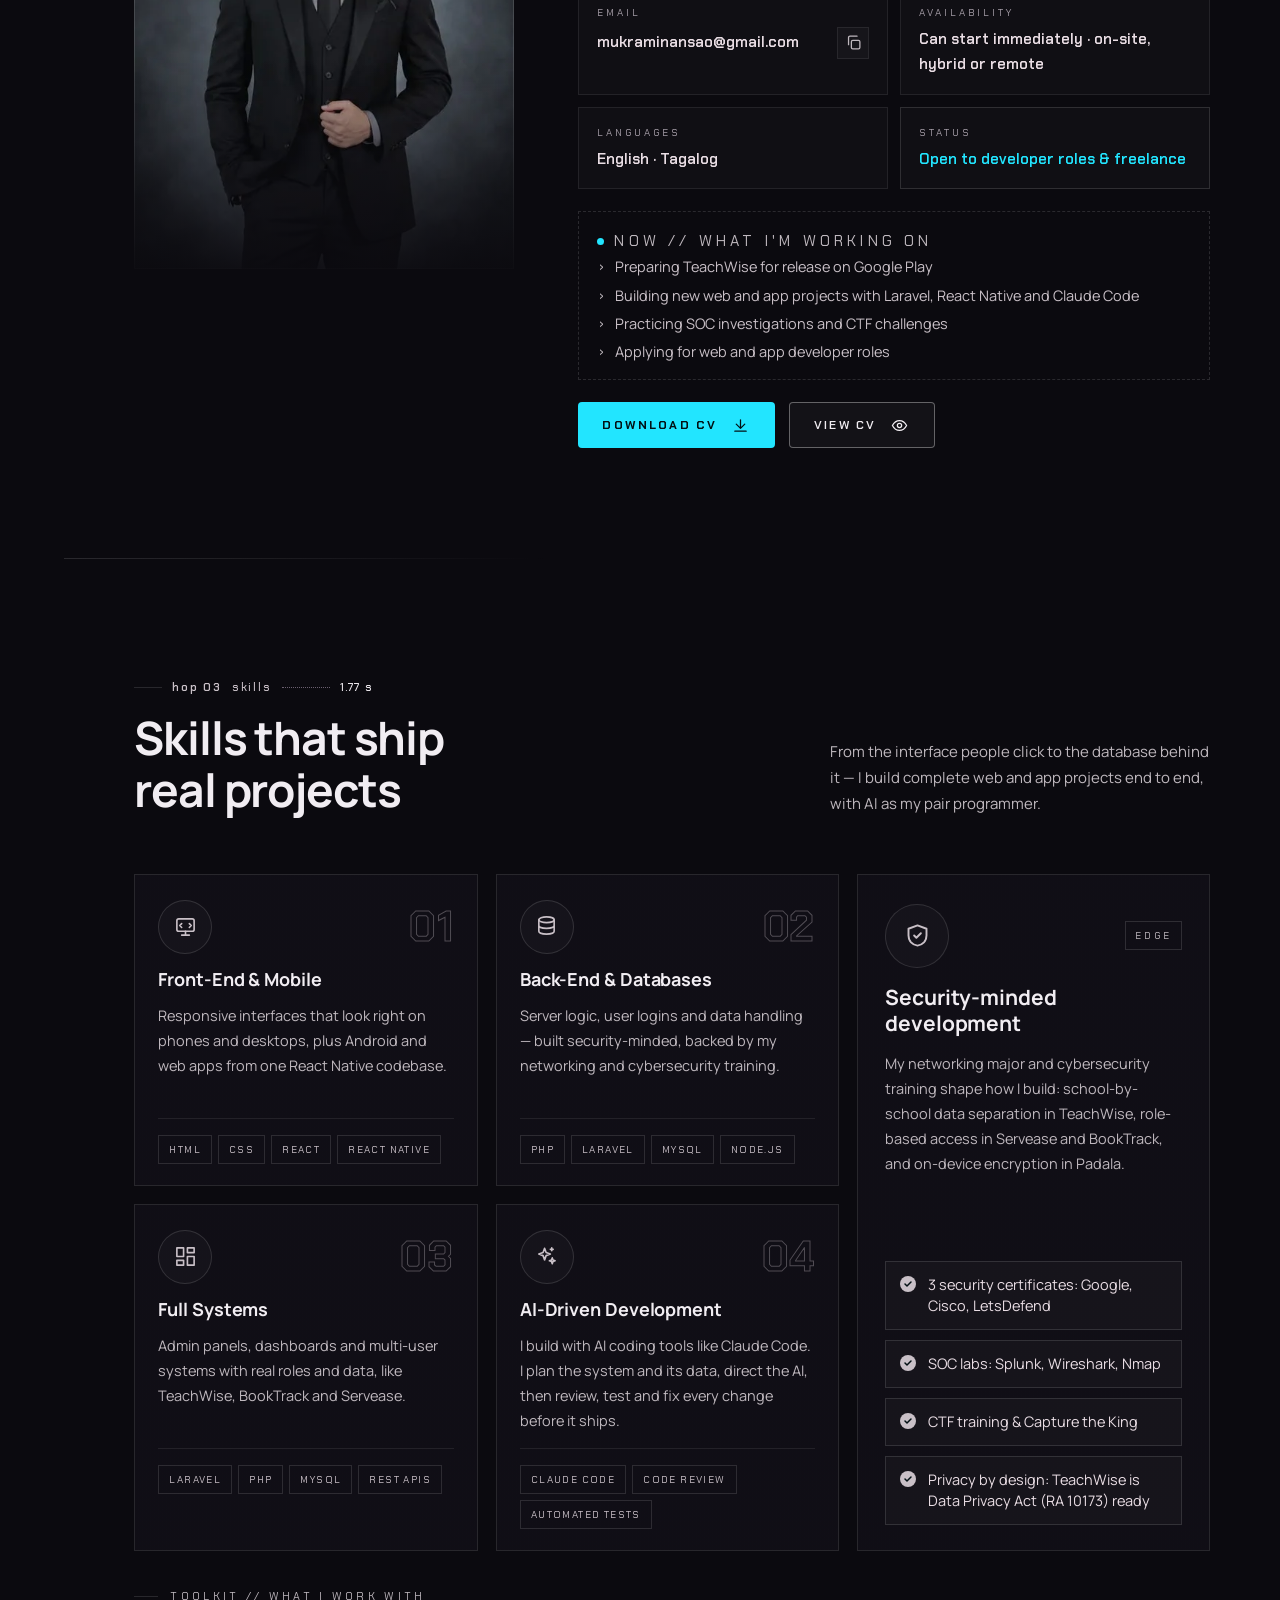
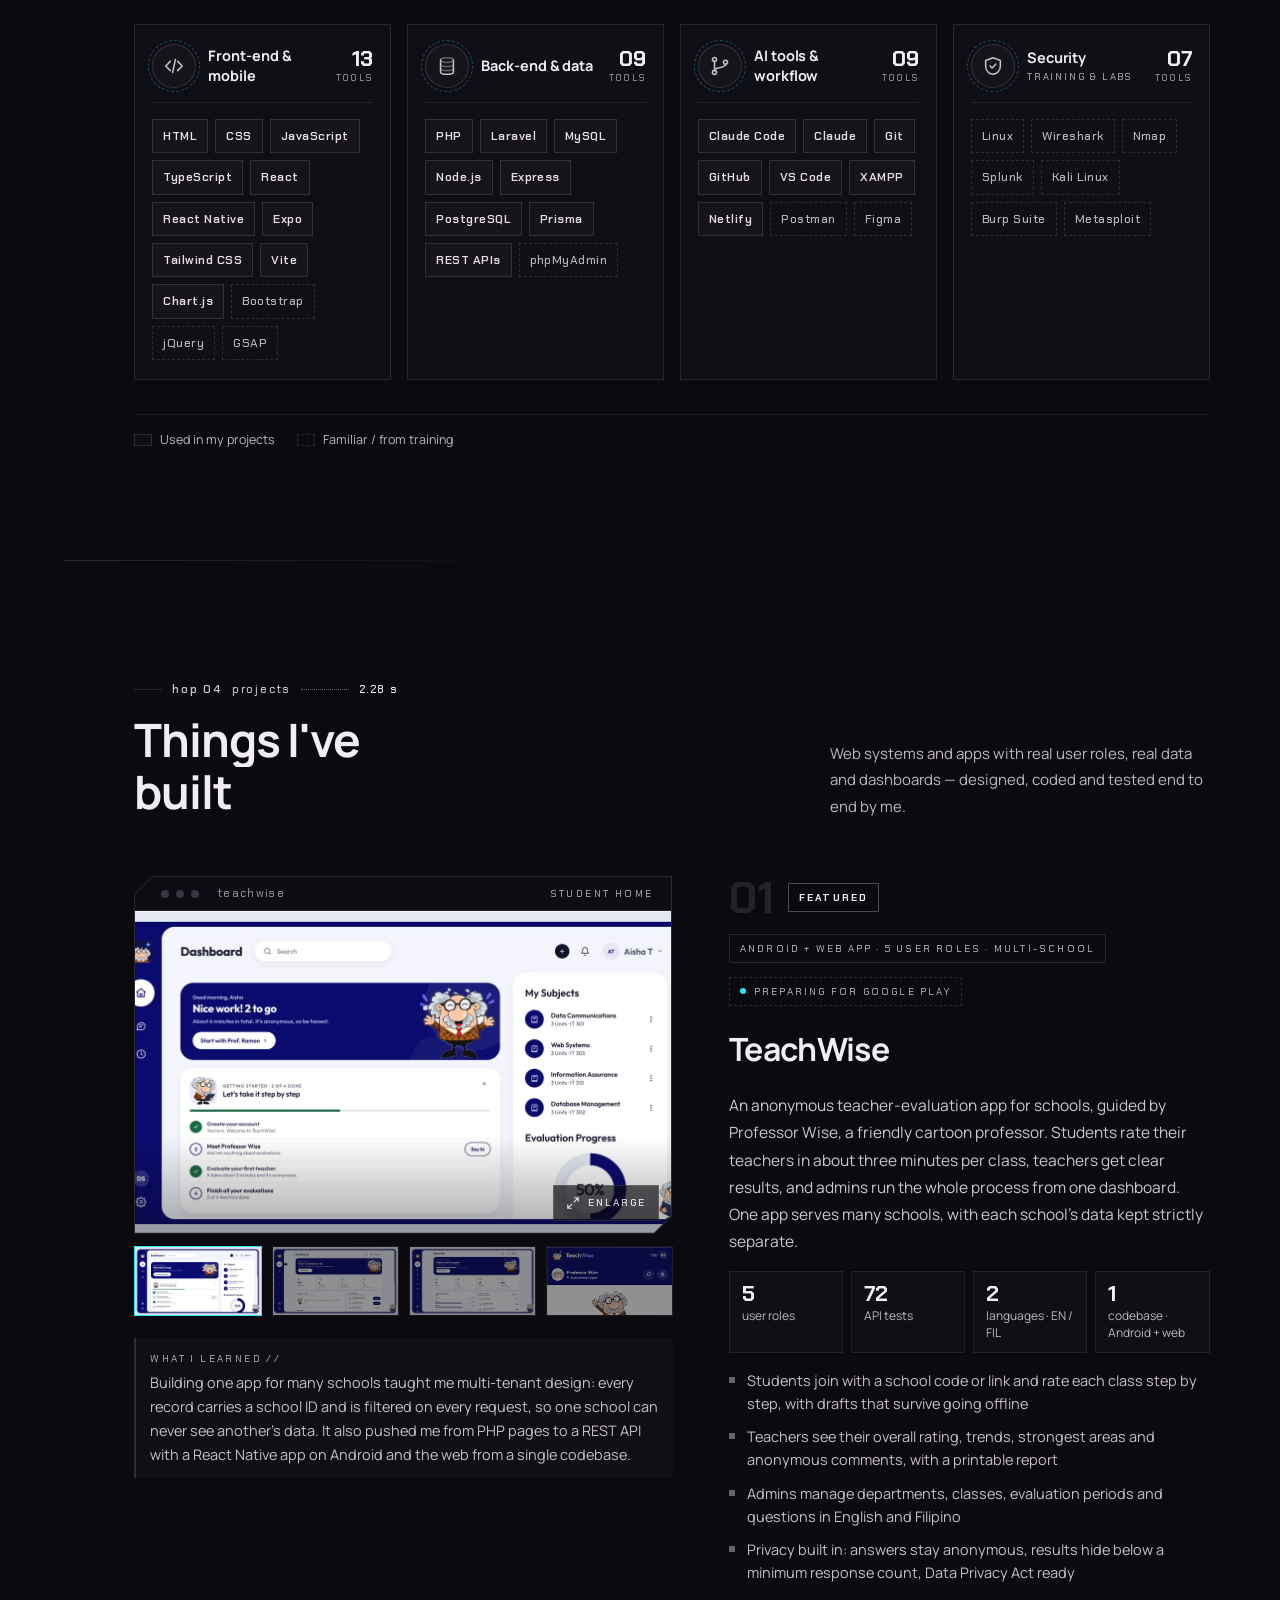
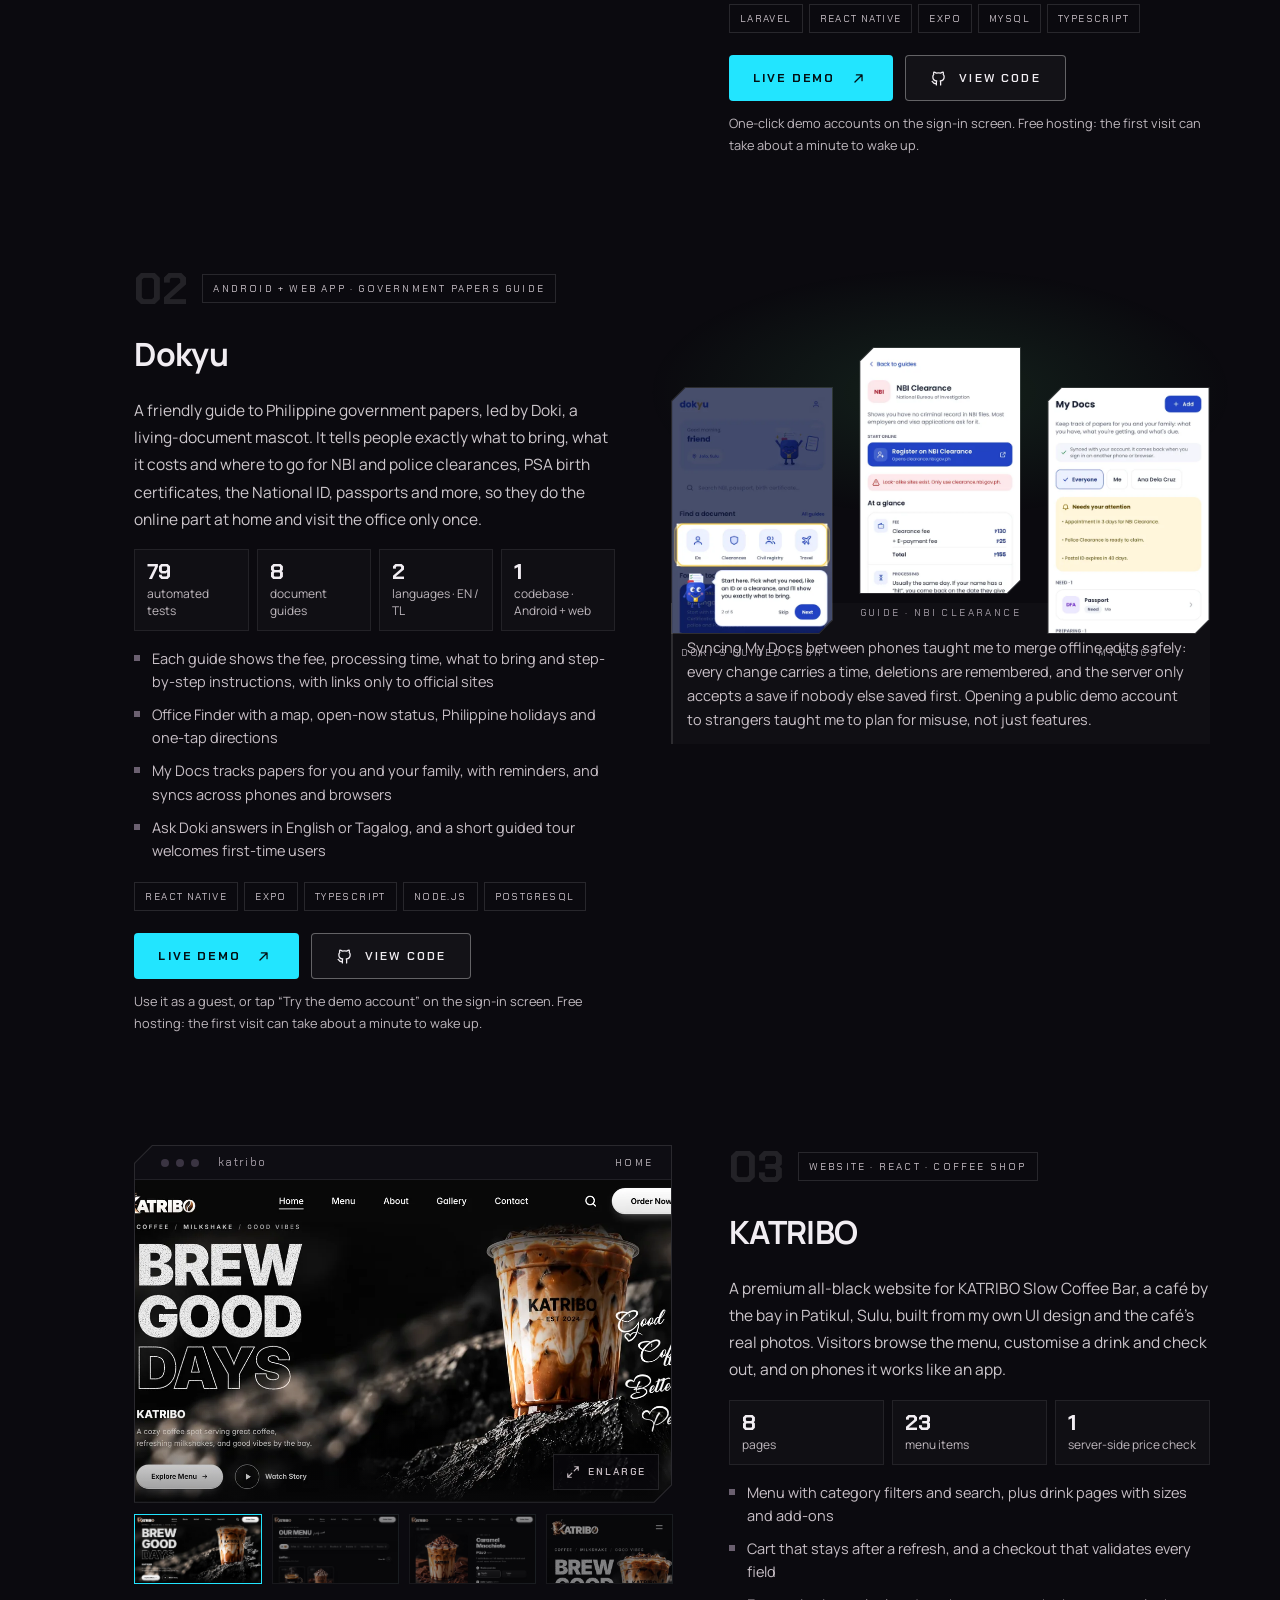
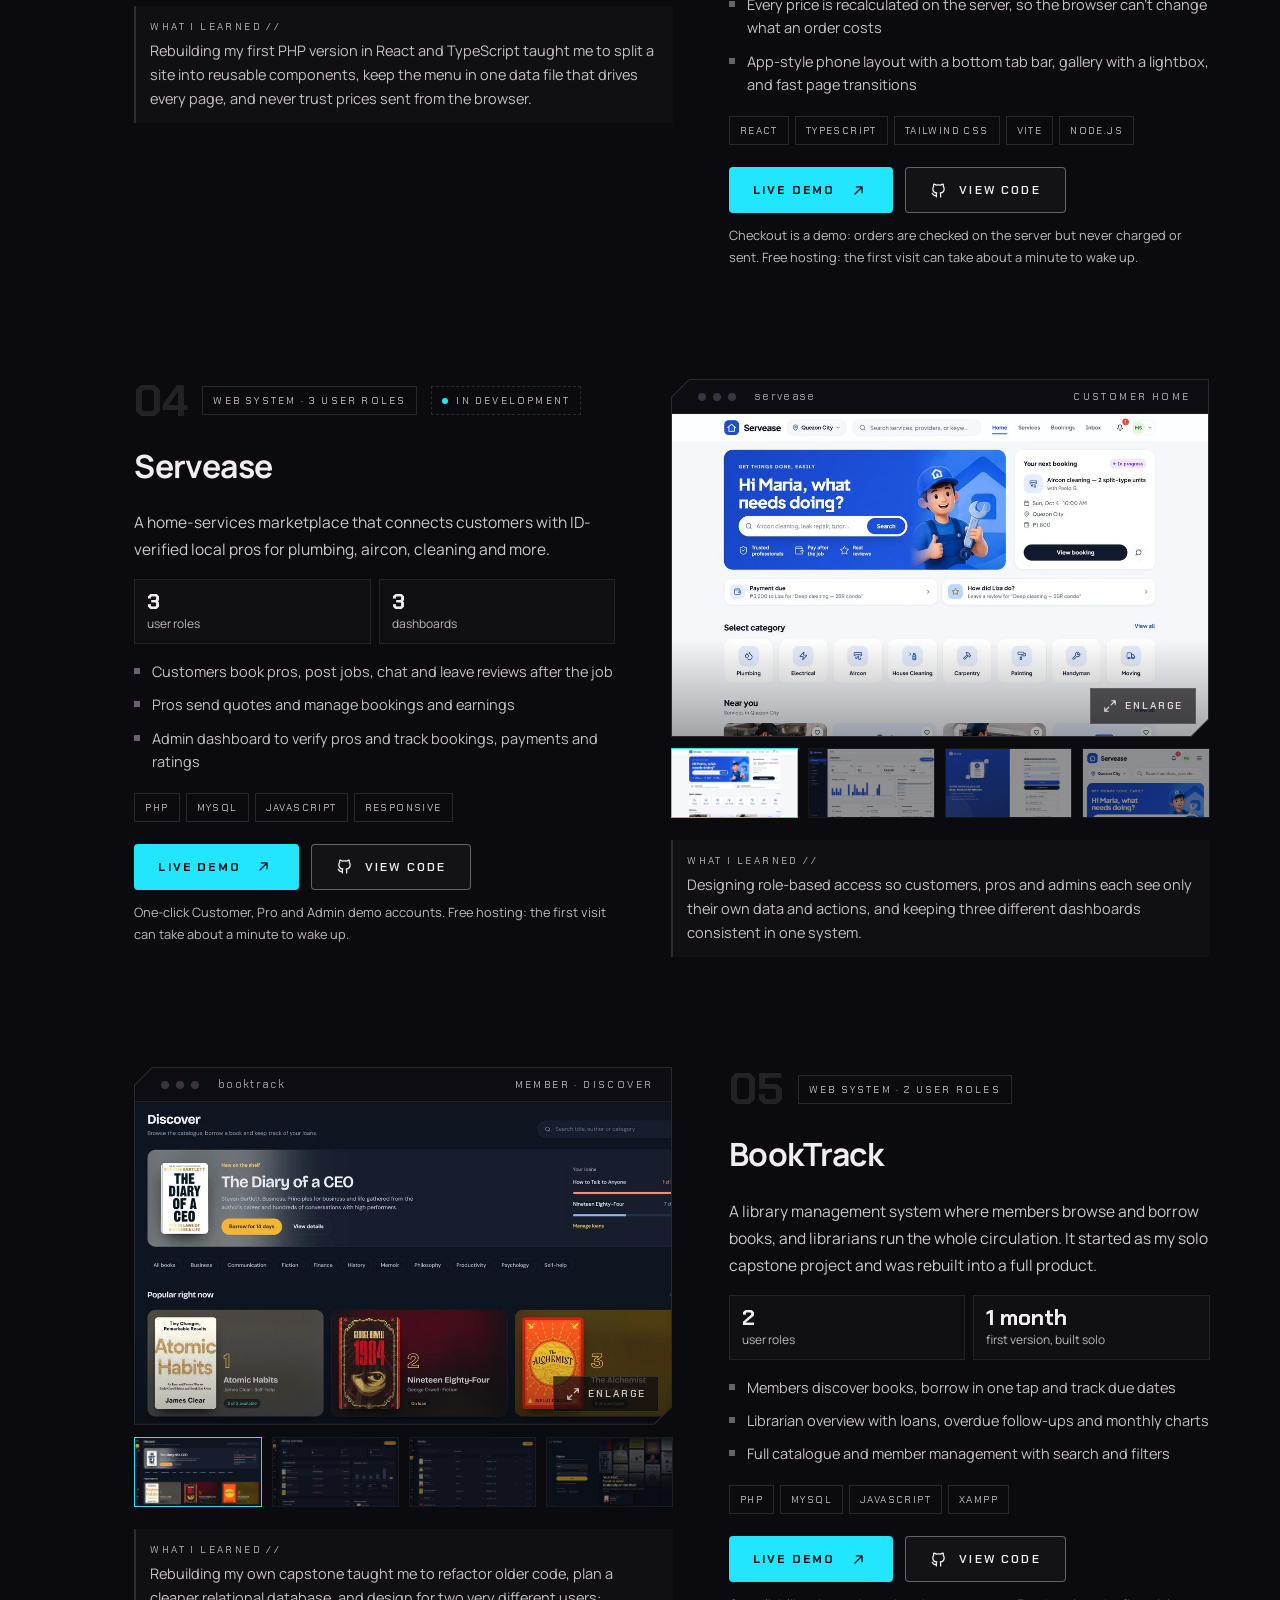
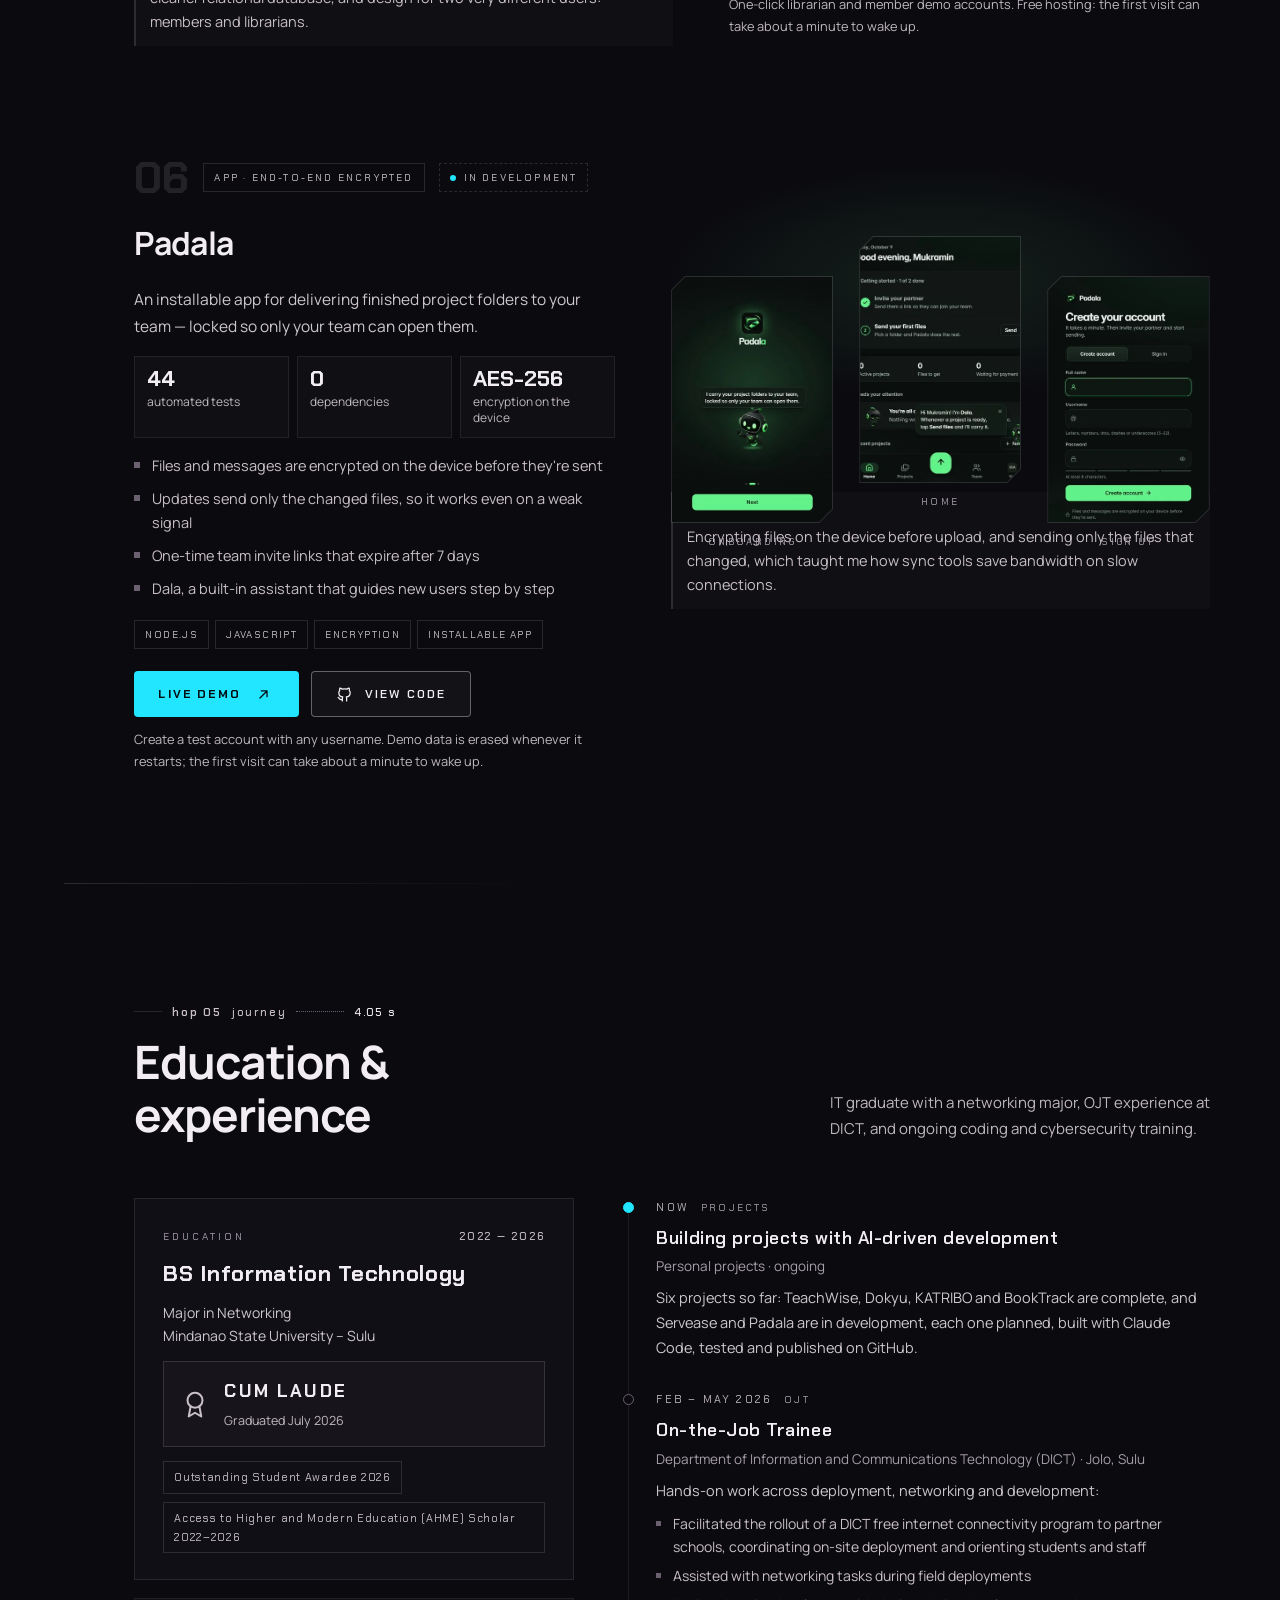
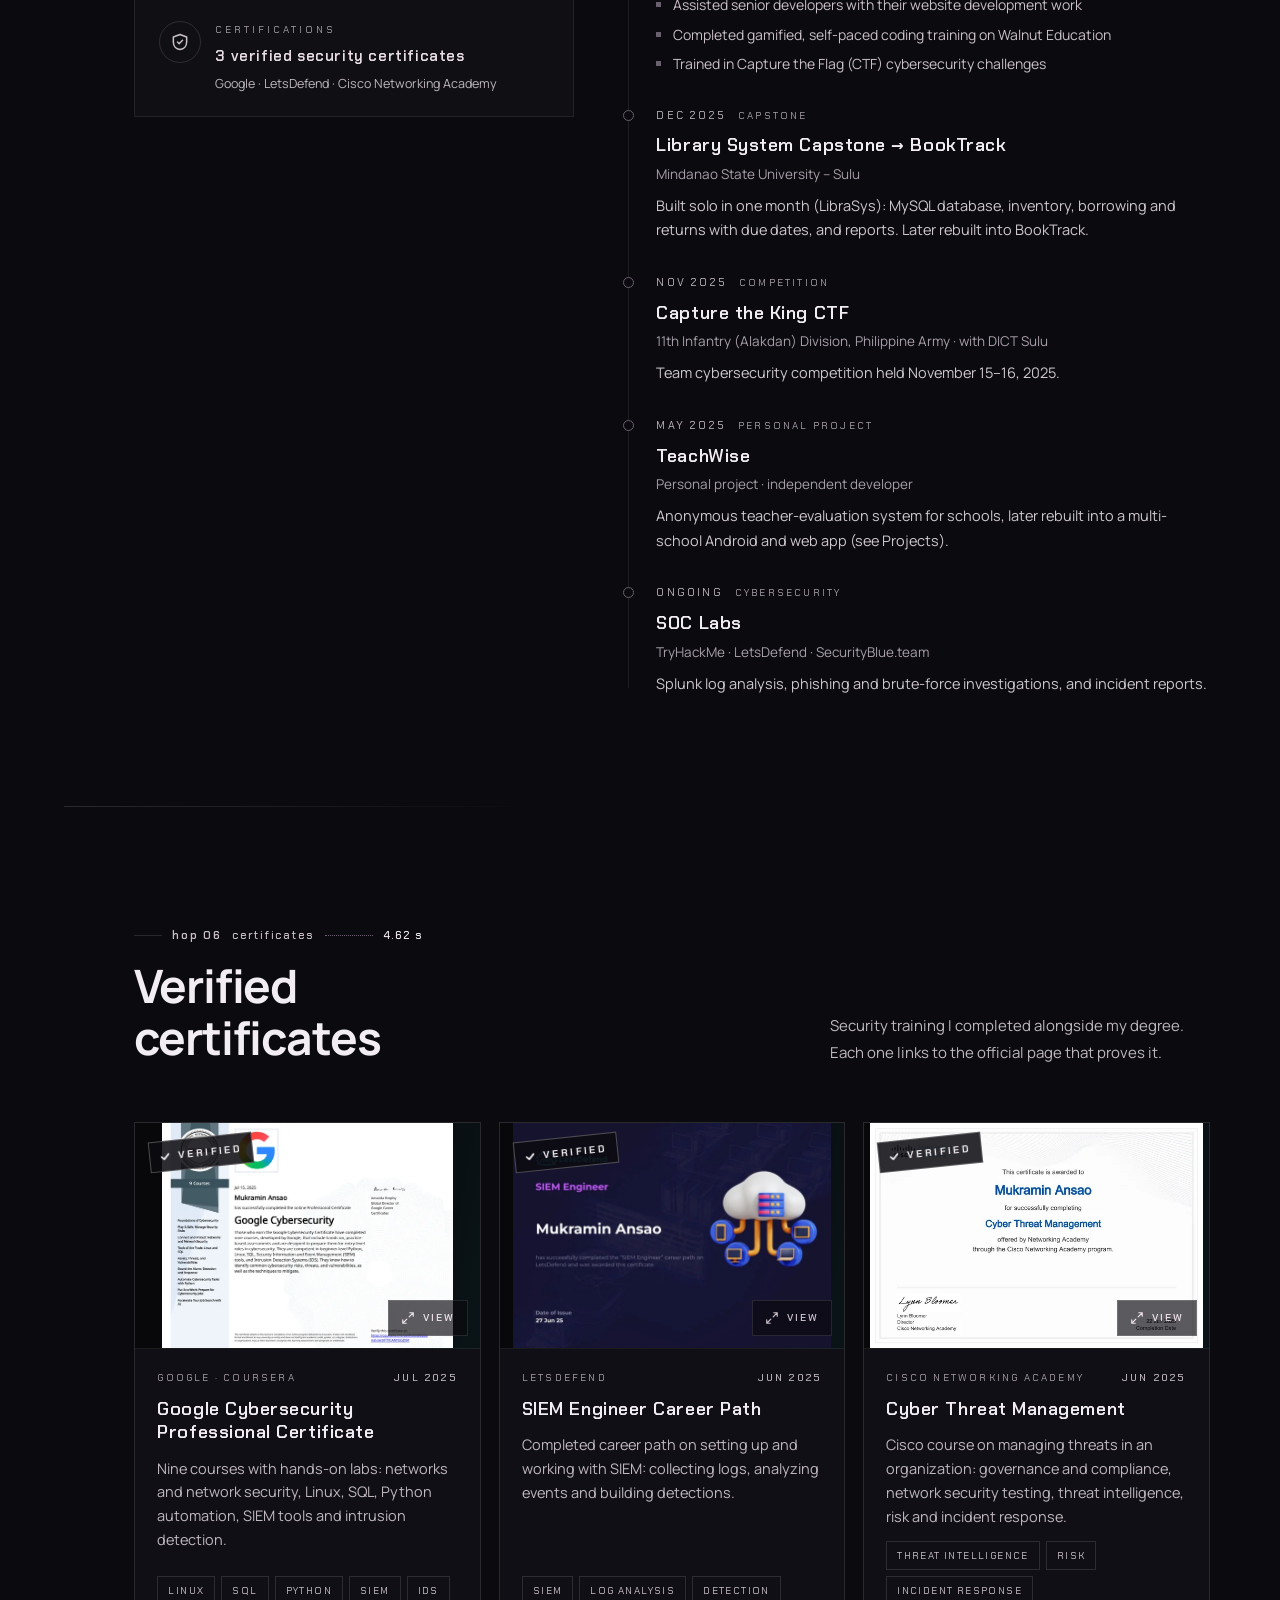
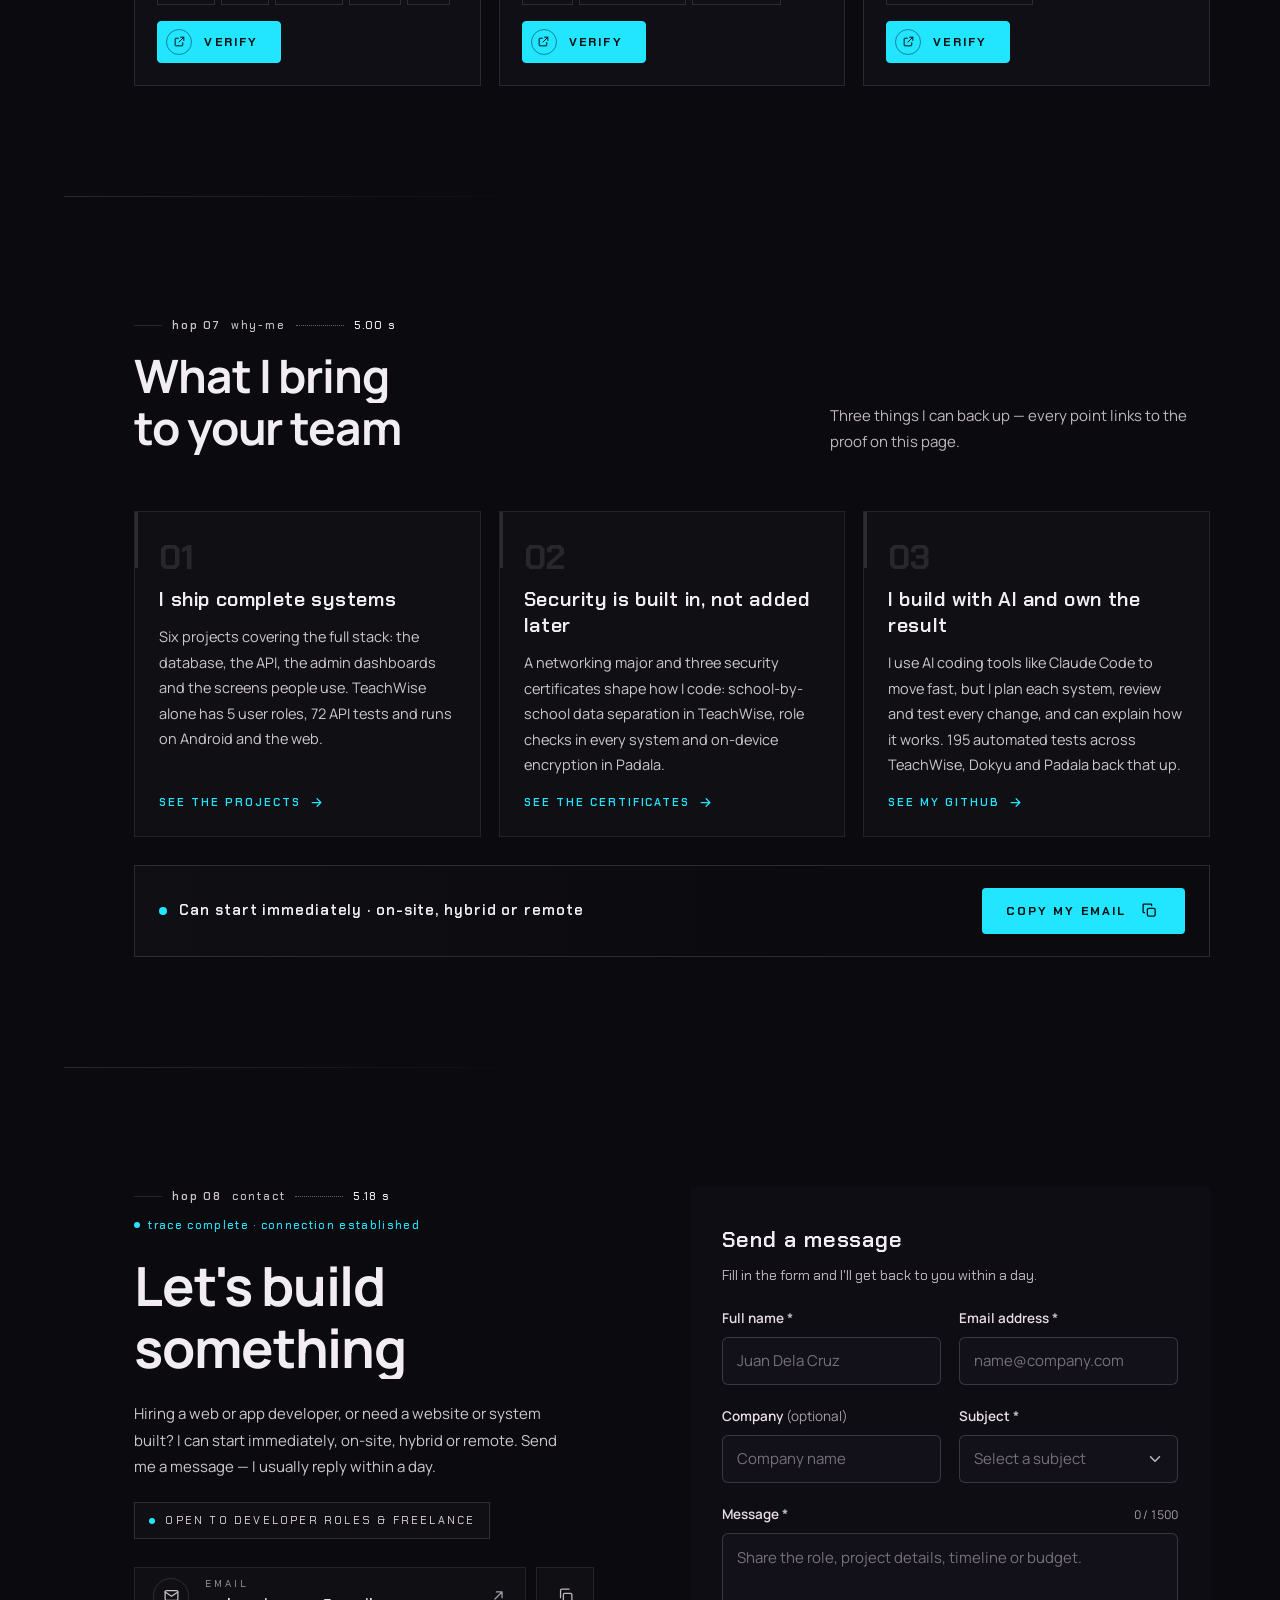
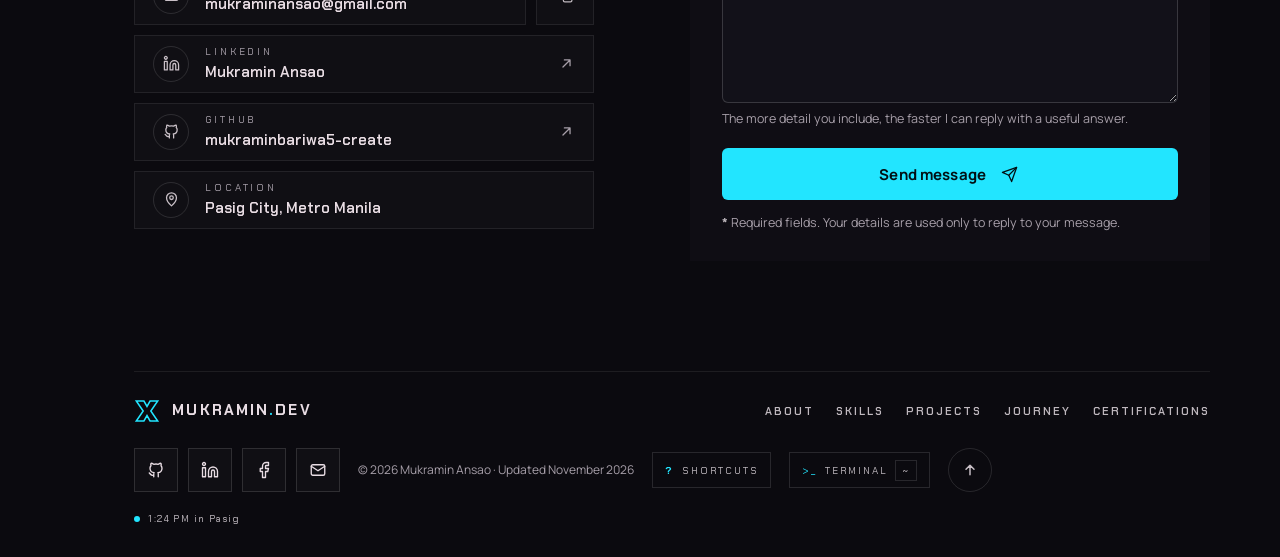
==== commit 30d3f4c5: "Add Dokyu; fix invisible phone screenshots on app projects - Dokyu project: description, facts, feat" ====
--- a/index.html
+++ b/index.html
@@ -201,7 +201,7 @@
     </figure>
     <div class="about__text">
       <p class="about__lead" data-reveal>I'm Mukramin Ansao, a web and app developer based in <b>Pasig City</b>, originally from Jolo, Sulu. I build websites, full web systems and Android apps — with Laravel, PHP, MySQL and React Native.</p>
-      <p data-reveal>I graduated <b>Cum Laude</b> in BS Information Technology. I'm passionate about web and app development and love turning ideas into interactive software. I build with AI coding tools like Claude Code: I plan each system, guide the AI, then review, test and fix every change myself. My projects are TeachWise, BookTrack and the KATRIBO coffee shop website, all complete, plus Servease and Padala, which are in active development.</p>
+      <p data-reveal>I graduated <b>Cum Laude</b> in BS Information Technology. I'm passionate about web and app development and love turning ideas into interactive software. I build with AI coding tools like Claude Code: I plan each system, guide the AI, then review, test and fix every change myself. My projects are TeachWise, Dokyu, BookTrack and the KATRIBO coffee shop website, all complete, plus Servease and Padala, which are in active development.</p>
       <dl class="facts" data-reveal-group>
         <div><dt>MAIN STACK</dt><dd>Laravel · React Native</dd></div>
         <div><dt>LOCATION</dt><dd>Pasig City, PH</dd></div>
